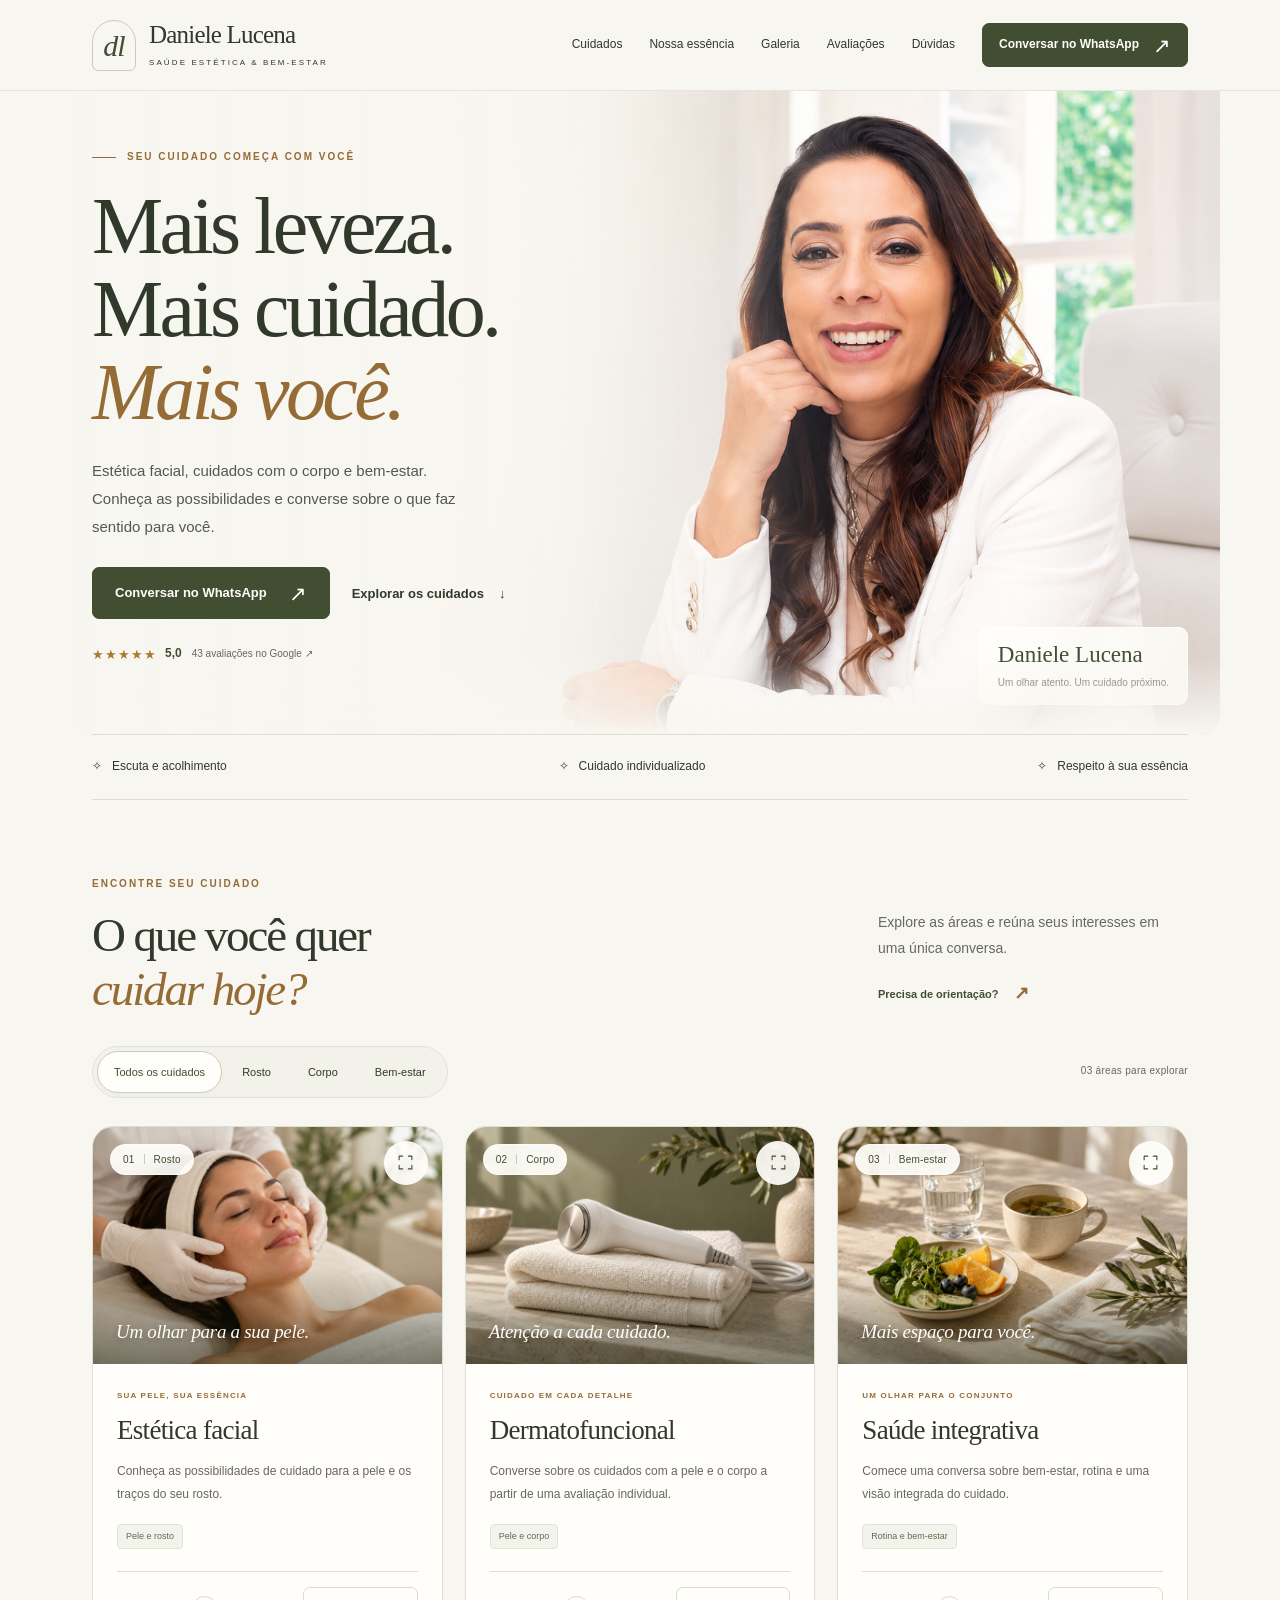
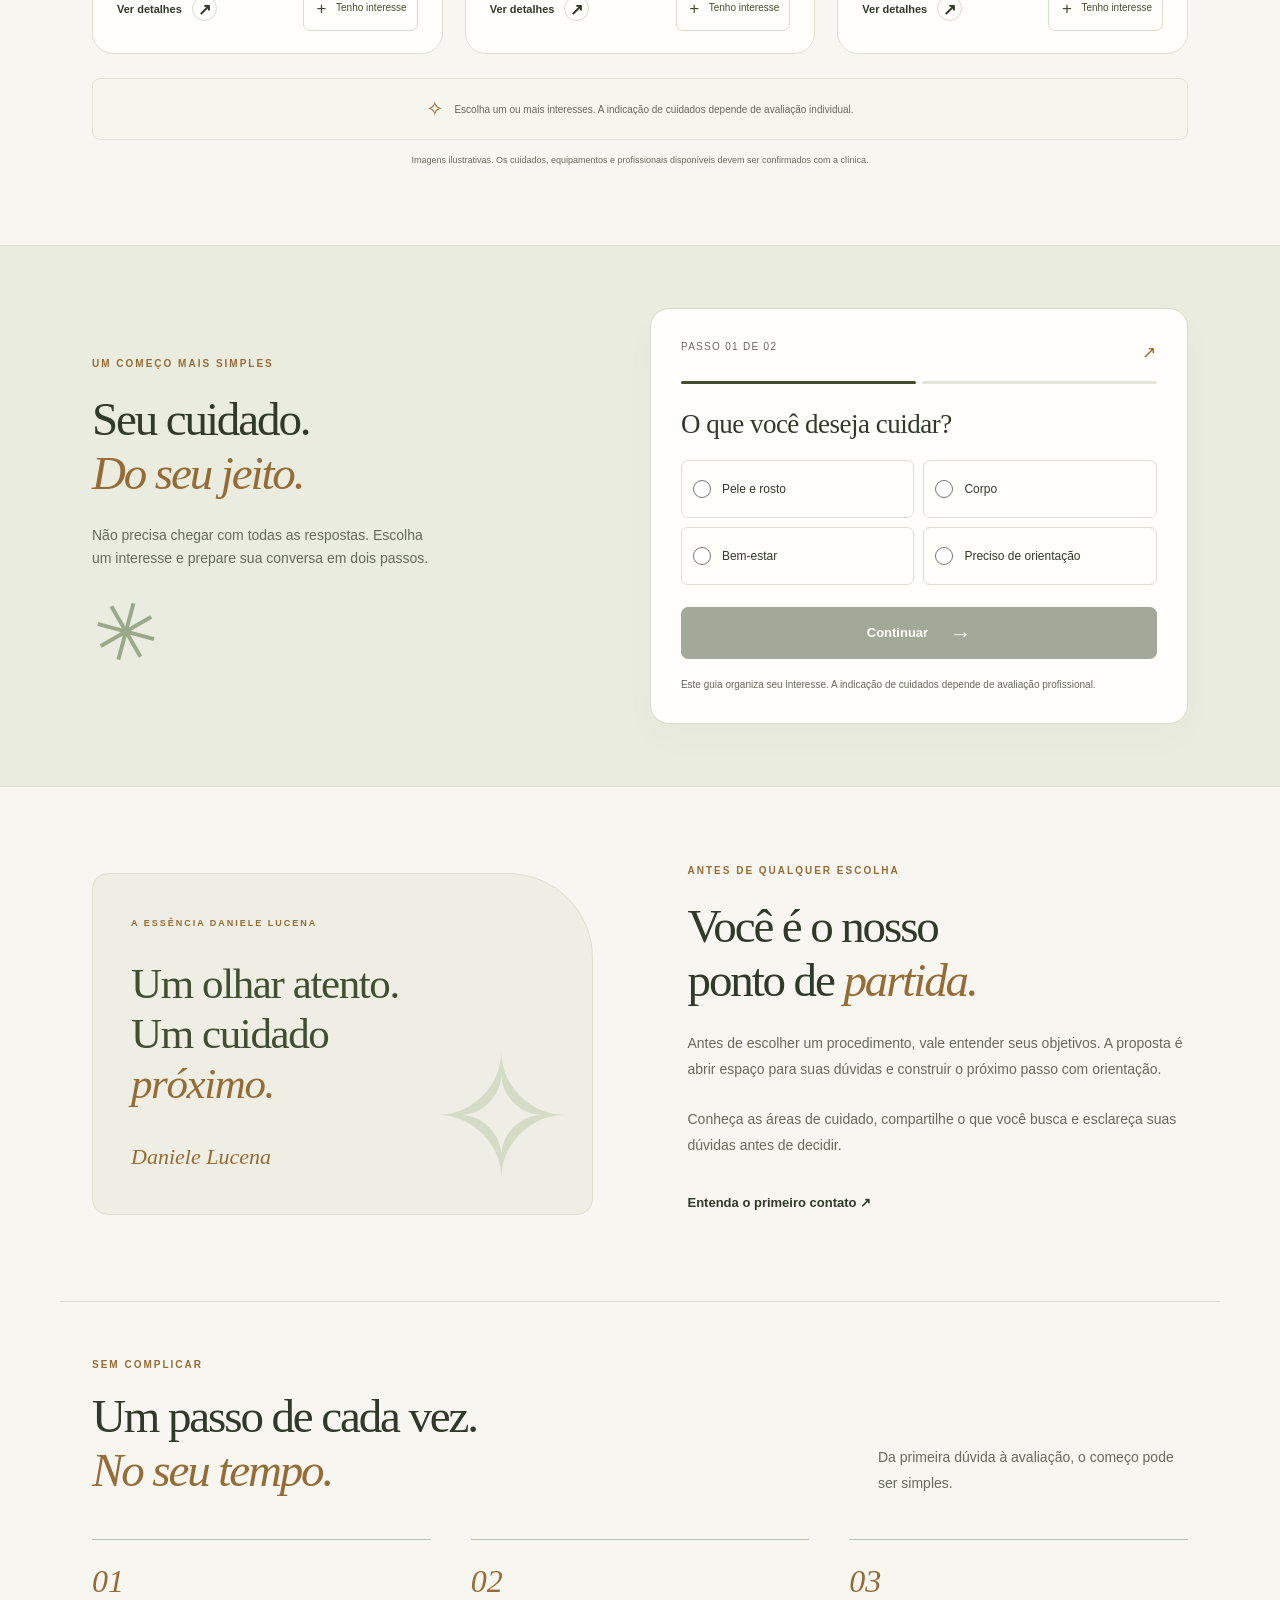
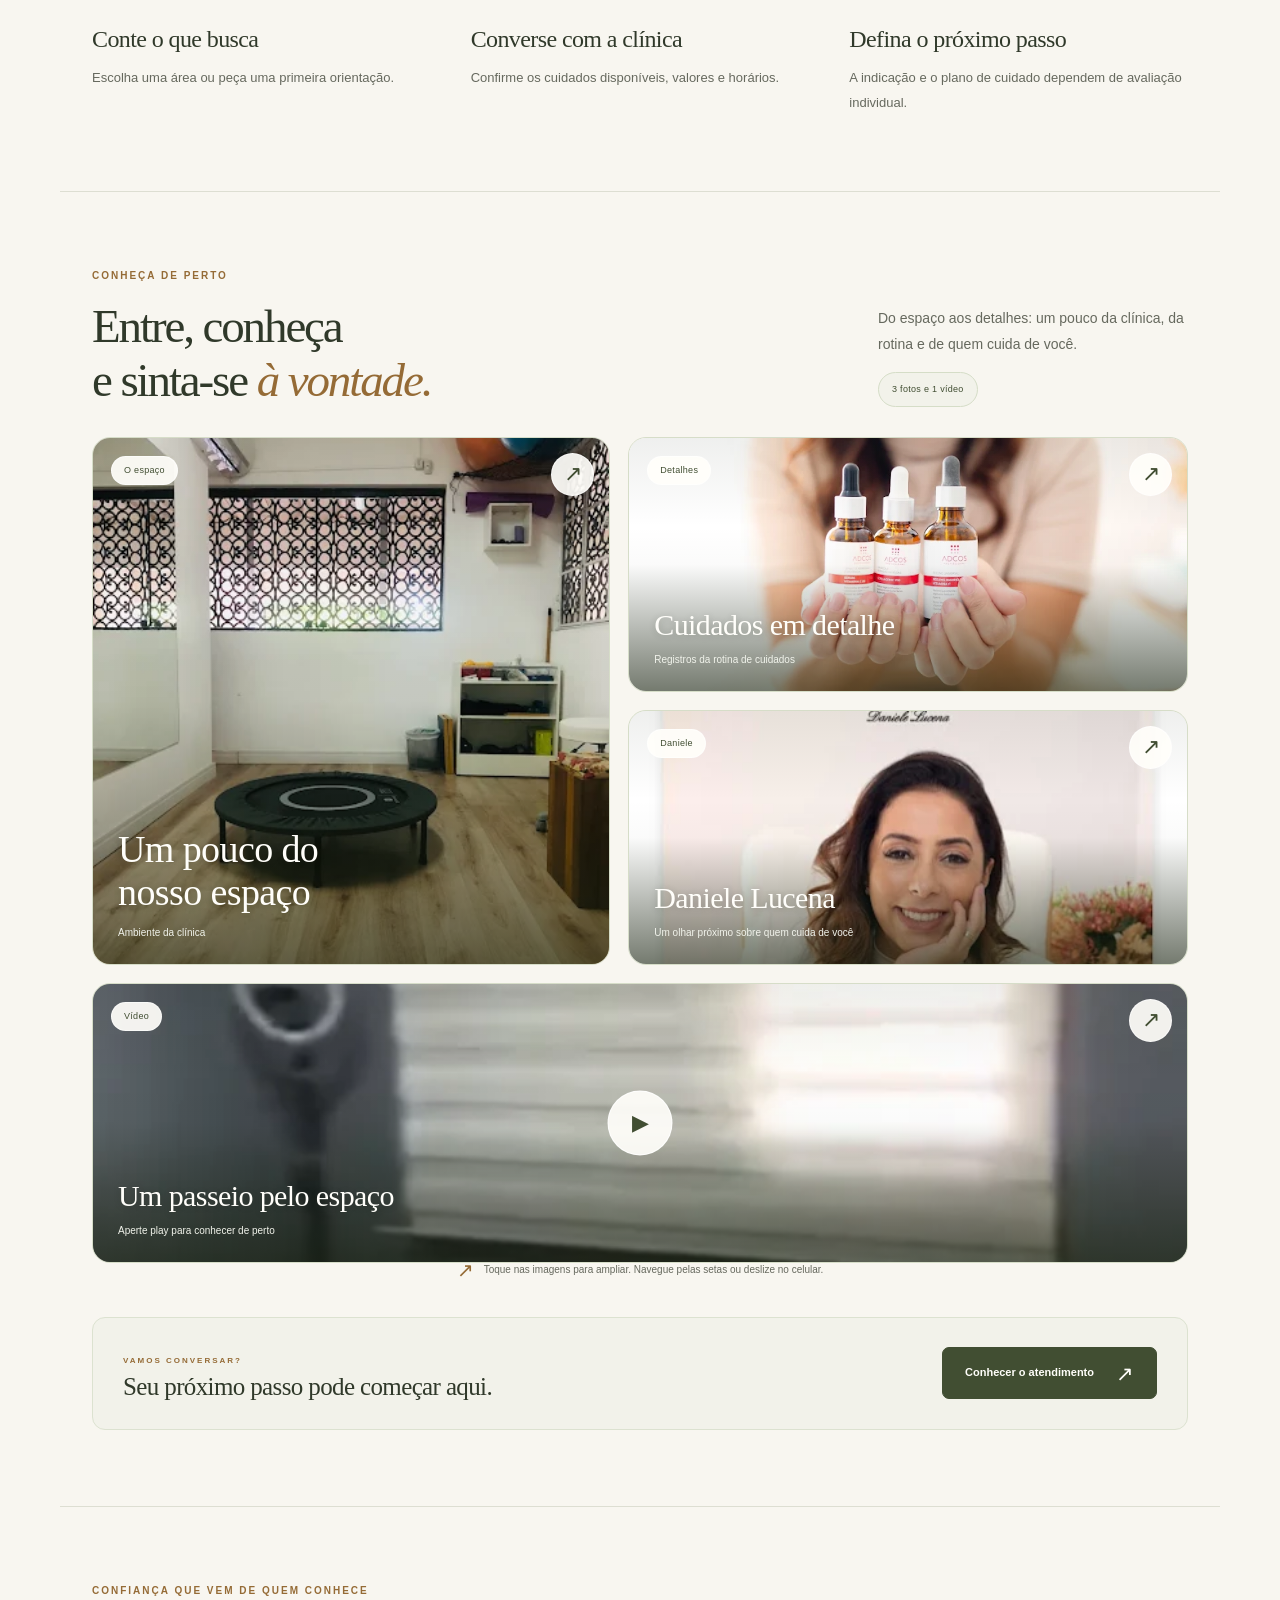
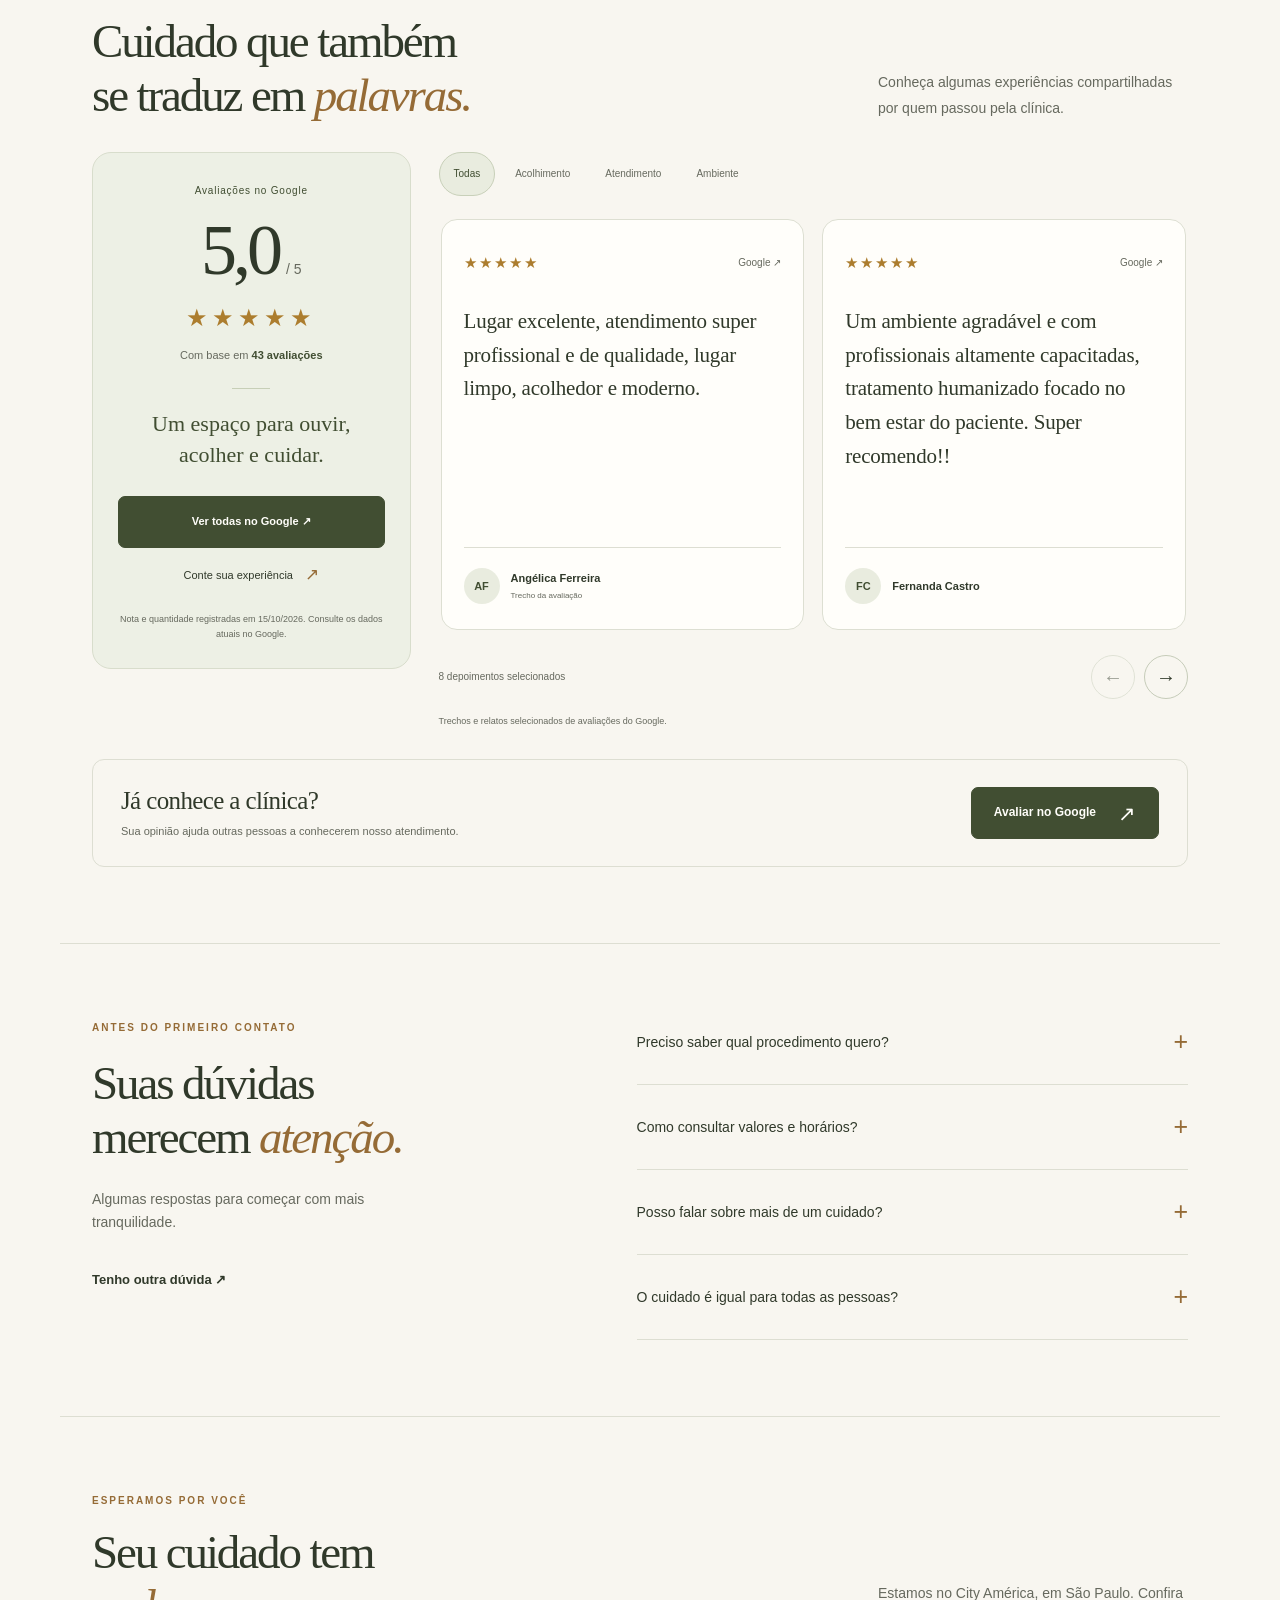
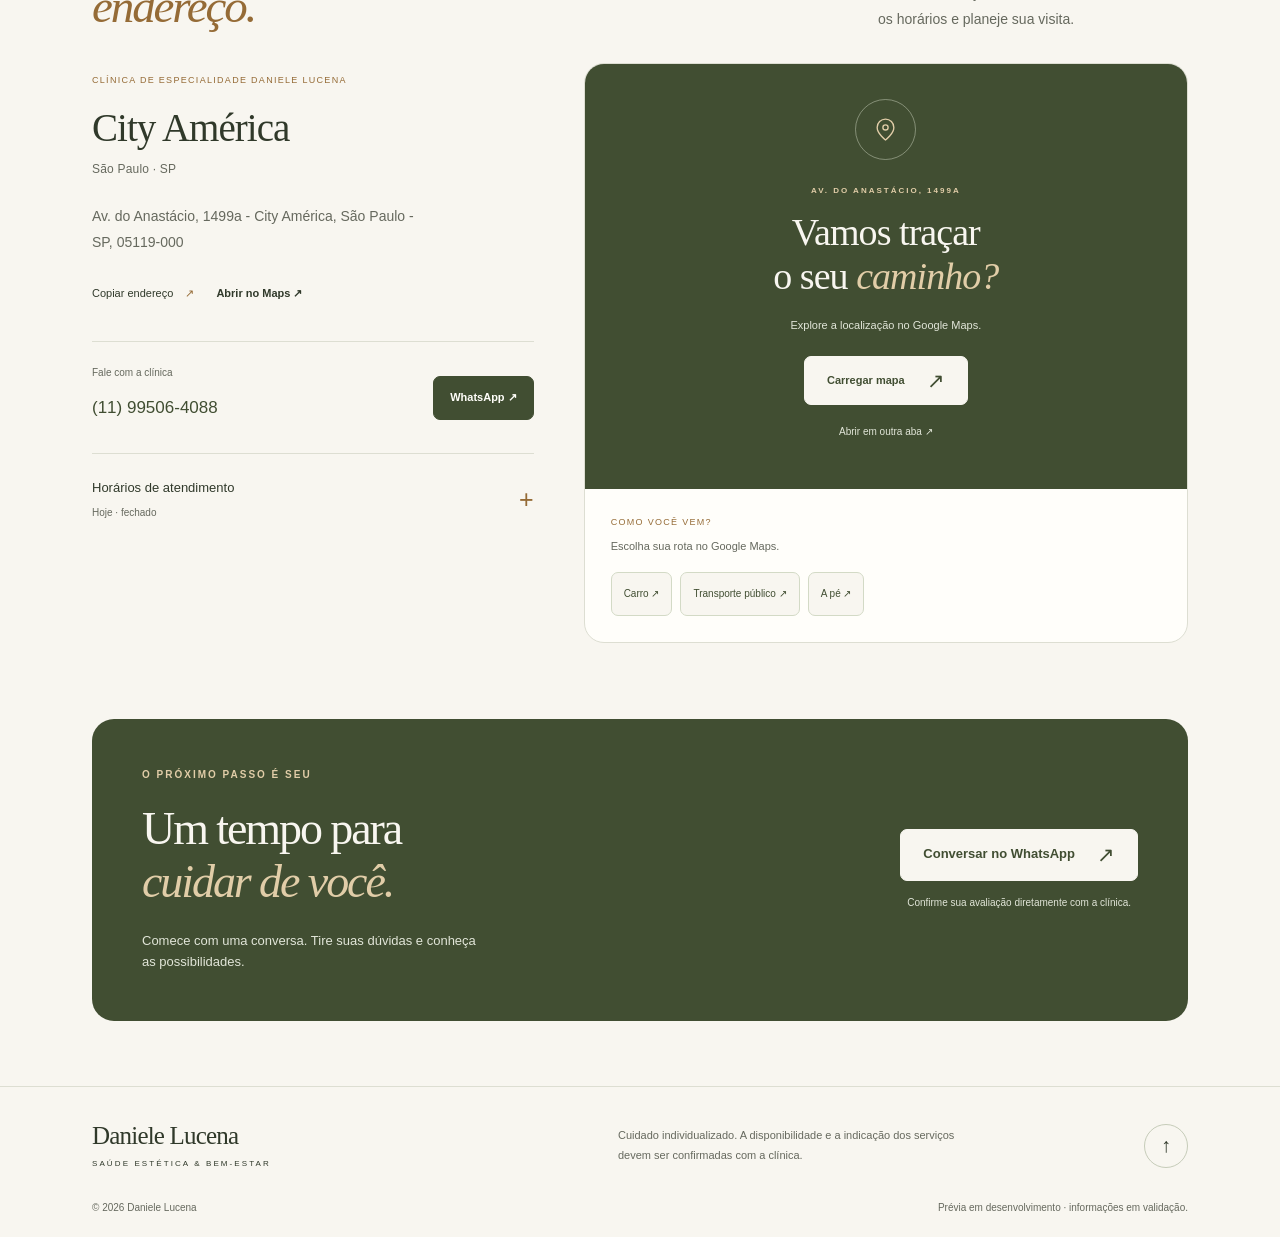
==== index.html @ d5cc363a "Atualiza redes sociais, horarios, mapa e perfil profissional" ====
<!doctype html>
<html lang="pt-BR">
<head>
<meta charset="utf-8"><meta name="viewport" content="width=device-width,initial-scale=1"><meta name="theme-color" content="#414e32">
<title>Daniele Lucena | Mais cuidado. Mais você.</title>
<meta name="description" content="Explore os cuidados da Clínica Daniele Lucena: estética facial, dermatofuncional e saúde integrativa. Prepare seu primeiro contato.">
<meta property="og:title" content="Daniele Lucena | Mais cuidado. Mais você."><meta property="og:description" content="Conheça as áreas de cuidado e prepare sua conversa com a clínica."><meta property="og:type" content="website"><meta property="og:locale" content="pt_BR">
<link rel="icon" href="assets/favicon.svg"><link rel="stylesheet" href="css/styles.css"><link rel="stylesheet" href="css/hero-photo.css"><link rel="stylesheet" href="css/care-v3.css"><link rel="stylesheet" href="css/profile-v4.css"><link rel="stylesheet" href="css/gallery-v5.css"><script src="js/config.js" defer></script><script src="js/clinic-profile-v4.js" defer></script><script src="js/gallery-data-v5.js" defer></script><script src="js/main.js" defer></script><script src="js/care-v3.js" defer></script><script src="js/profile-v4.js" defer></script><script src="js/gallery-v5.js" defer></script>
</head>
<body>
<a href="#conteudo" class="skip-link">Pular para o conteúdo</a>
<header><div class="wrap nav">
<a class="brand" href="#inicio" aria-label="Daniele Lucena, início"><span class="monogram" aria-hidden="true">dl</span><span>Daniele Lucena<small>Saúde estética & bem-estar</small></span></a>
<button class="menu" type="button" aria-expanded="false" aria-controls="navigation"><span aria-hidden="true">☰</span> Menu</button>
<nav id="navigation" aria-label="Navegação principal"><a href="#cuidados">Cuidados</a><a href="#essencia">Nossa essência</a><a href="#galeria">Galeria</a><a href="#avaliacoes">Avaliações</a><a href="#duvidas">Dúvidas</a><button class="btn small" type="button" data-contact><span data-contact-label>Preparar contato</span><span aria-hidden="true">↗</span></button></nav>
</div></header>
<main id="conteudo">
<section id="inicio" class="hero hero-photo wrap" aria-labelledby="heroTitle">
<div class="hero-copy"><p class="eyebrow">Seu cuidado começa com você</p><h1 id="heroTitle">Mais leveza.<br>Mais cuidado.<br><em>Mais você.</em></h1><p class="lead">Estética facial, cuidados com o corpo e bem-estar. Conheça as possibilidades e converse sobre o que faz sentido para você.</p><div class="actions"><button class="btn" type="button" data-contact><span data-contact-label>Preparar contato</span><span aria-hidden="true">↗</span></button><a class="text-link" href="#cuidados">Explorar os cuidados <span aria-hidden="true">↓</span></a></div><a class="hero-reputation" href="#avaliacoes" aria-label="Ver avaliações da clínica: nota 5,0 em 43 avaliações, registrada em 15 de outubro de 2026"><span aria-hidden="true">★★★★★</span><b>5,0</b><span>43 avaliações no Google ↗</span></a></div>
<figure class="hero-visual"><div class="portrait hero-background" role="img" aria-label="Daniele Lucena sentada à mesa, sorrindo, com blazer branco"><img id="heroPhoto" src="assets/images/daniele-hero-v2.png" alt="" width="1536" height="1024" fetchpriority="high" decoding="async"></div><figcaption><strong>Daniele Lucena</strong><span>Um olhar atento. Um cuidado próximo.</span></figcaption></figure>
</section>
<div class="wrap"><div class="values"><span>✧ &nbsp; Escuta e acolhimento</span><span>✧ &nbsp; Cuidado individualizado</span><span>✧ &nbsp; Respeito à sua essência</span></div></div>
<section id="cuidados" class="wrap section care-section" aria-labelledby="careTitle">
  <div class="section-heading care-heading reveal">
    <div><p class="eyebrow">Encontre seu cuidado</p><h2 id="careTitle">O que você quer<br><em>cuidar hoje?</em></h2></div>
    <div class="care-intro"><p>Explore as áreas e reúna seus interesses em uma única conversa.</p><a href="#seu-cuidado" class="care-help">Precisa de orientação? <span aria-hidden="true">↗</span></a></div>
  </div>
  <div class="care-toolbar reveal">
    <div class="filters" role="group" aria-label="Filtrar áreas de cuidado">
      <button type="button" data-filter="all" aria-pressed="true">Todos os cuidados</button>
      <button type="button" data-filter="facial" aria-pressed="false">Rosto</button>
      <button type="button" data-filter="corporal" aria-pressed="false">Corpo</button>
      <button type="button" data-filter="bemestar" aria-pressed="false">Bem-estar</button>
    </div><span class="care-result-count" id="careResultCount" aria-hidden="true">03 áreas para explorar</span>
  </div>
  <p class="sr-only" id="filterStatus" role="status">3 áreas disponíveis.</p>
  <div class="cards care-grid">
    <article class="card care-card reveal" data-category="facial">
      <div class="card-pic care-photo">
        <img class="care-image" src="assets/images/cuidado-facial-v3.png" alt="Imagem ilustrativa de cuidado facial com avaliação suave da pele" width="1536" height="1024" loading="lazy" decoding="async">
        <span class="care-category">01 <i aria-hidden="true"></i> Rosto</span>
        <button type="button" class="care-zoom" data-care-zoom="facial" aria-label="Ampliar imagem ilustrativa de estética facial"><svg viewBox="0 0 24 24" aria-hidden="true"><path d="M8 3H3v5m13-5h5v5M3 16v5h5m13-5v5h-5"/></svg></button>
        <span class="care-photo-caption" aria-hidden="true">Um olhar para a sua pele.</span>
      </div>
      <div class="card-body"><p class="care-overline">Sua pele, sua essência</p><h3>Estética facial</h3><p>Conheça as possibilidades de cuidado para a pele e os traços do seu rosto.</p><span class="care-tag">Pele e rosto</span>
        <div class="care-actions"><button type="button" class="card-link" data-service="facial" aria-label="Conhecer estética facial">Ver detalhes <span aria-hidden="true">↗</span></button><button type="button" class="care-select" data-care-select="facial" aria-pressed="false" aria-label="Adicionar estética facial aos interesses"><span class="care-select-icon" aria-hidden="true">+</span><span class="care-select-label">Tenho interesse</span></button></div>
      </div>
    </article>
    <article class="card care-card reveal" data-category="corporal">
      <div class="card-pic care-photo">
        <img class="care-image" src="assets/images/cuidado-corporal-v3.png" alt="Imagem ilustrativa de aplicador de terapia não invasiva sobre toalhas claras" width="1536" height="1024" loading="lazy" decoding="async">
        <span class="care-category">02 <i aria-hidden="true"></i> Corpo</span>
        <button type="button" class="care-zoom" data-care-zoom="corporal" aria-label="Ampliar imagem ilustrativa de dermatofuncional"><svg viewBox="0 0 24 24" aria-hidden="true"><path d="M8 3H3v5m13-5h5v5M3 16v5h5m13-5v5h-5"/></svg></button>
        <span class="care-photo-caption" aria-hidden="true">Atenção a cada cuidado.</span>
      </div>
      <div class="card-body"><p class="care-overline">Cuidado em cada detalhe</p><h3>Dermatofuncional</h3><p>Converse sobre os cuidados com a pele e o corpo a partir de uma avaliação individual.</p><span class="care-tag">Pele e corpo</span>
        <div class="care-actions"><button type="button" class="card-link" data-service="corporal" aria-label="Conhecer dermatofuncional">Ver detalhes <span aria-hidden="true">↗</span></button><button type="button" class="care-select" data-care-select="corporal" aria-pressed="false" aria-label="Adicionar dermatofuncional aos interesses"><span class="care-select-icon" aria-hidden="true">+</span><span class="care-select-label">Tenho interesse</span></button></div>
      </div>
    </article>
    <article class="card care-card reveal" data-category="bemestar">
      <div class="card-pic care-photo">
        <img class="care-image" src="assets/images/cuidado-bemestar-v3.png" alt="Imagem ilustrativa de água, infusão e alimentos frescos em tons naturais" width="1536" height="1024" loading="lazy" decoding="async">
        <span class="care-category">03 <i aria-hidden="true"></i> Bem-estar</span>
        <button type="button" class="care-zoom" data-care-zoom="bemestar" aria-label="Ampliar imagem ilustrativa de bem-estar"><svg viewBox="0 0 24 24" aria-hidden="true"><path d="M8 3H3v5m13-5h5v5M3 16v5h5m13-5v5h-5"/></svg></button>
        <span class="care-photo-caption" aria-hidden="true">Mais espaço para você.</span>
      </div>
      <div class="card-body"><p class="care-overline">Um olhar para o conjunto</p><h3>Saúde integrativa</h3><p>Comece uma conversa sobre bem-estar, rotina e uma visão integrada do cuidado.</p><span class="care-tag">Rotina e bem-estar</span>
        <div class="care-actions"><button type="button" class="card-link" data-service="bemestar" aria-label="Conhecer saúde integrativa">Ver detalhes <span aria-hidden="true">↗</span></button><button type="button" class="care-select" data-care-select="bemestar" aria-pressed="false" aria-label="Adicionar saúde integrativa aos interesses"><span class="care-select-icon" aria-hidden="true">+</span><span class="care-select-label">Tenho interesse</span></button></div>
      </div>
    </article>
  </div>
  <div class="care-selection" id="careSelection" hidden>
    <div class="care-selection-copy"><span class="care-selection-eyebrow">Sua conversa começa aqui</span><h3 id="careSelectionTitle">Seus interesses</h3><ul id="careSelectedList" class="care-selected-list" aria-label="Cuidados selecionados"></ul></div>
    <div class="care-selection-actions"><button class="btn cream" type="button" id="careSelectionContact" data-contact>Conversar sobre os selecionados <span aria-hidden="true">↗</span></button><button class="care-clear" id="clearCareSelection" type="button">Limpar seleção</button></div>
  </div>
  <p id="careSelectionStatus" class="sr-only" role="status"></p>
  <div class="care-footnote"><span aria-hidden="true">✧</span><p>Escolha um ou mais interesses. A indicação de cuidados depende de avaliação individual.</p></div>
  <p class="image-note">Imagens ilustrativas. Os cuidados, equipamentos e profissionais disponíveis devem ser confirmados com a clínica.</p>
</section>
<section id="seu-cuidado" class="finder" aria-labelledby="finderTitle"><div class="wrap finder-grid">
<div class="reveal"><p class="eyebrow">Um começo mais simples</p><h2 id="finderTitle">Seu cuidado.<br><em>Do seu jeito.</em></h2><p>Não precisa chegar com todas as respostas. Escolha um interesse e prepare sua conversa em dois passos.</p><span class="flower" aria-hidden="true">✳</span></div>
<form id="interestForm" class="finder-panel reveal"><div class="step-label"><span id="stepLabel">Passo 01 de 02</span><span aria-hidden="true">↗</span></div><div class="progress" aria-hidden="true"><span class="active"></span><span></span></div>
<fieldset id="stepOne"><legend>O que você deseja cuidar?</legend><div class="choices"><label><input type="radio" name="interest" value="Estética facial"><span>Pele e rosto</span></label><label><input type="radio" name="interest" value="Dermatofuncional"><span>Corpo</span></label><label><input type="radio" name="interest" value="Saúde integrativa"><span>Bem-estar</span></label><label><input type="radio" name="interest" value="Uma primeira orientação"><span>Preciso de orientação</span></label></div><button class="btn full" id="nextStep" type="button" disabled>Continuar <span aria-hidden="true">→</span></button></fieldset>
<fieldset id="stepTwo" hidden><legend id="goalLegend" tabindex="-1">Como podemos começar?</legend><p id="chosenInterest" class="selection-note"></p><div class="choices stacked"><label><input type="radio" name="goal" value="Conhecer as possibilidades"><span>Conhecer as possibilidades</span></label><label><input type="radio" name="goal" value="Consultar avaliação e horários"><span>Consultar avaliação e horários</span></label></div><div class="finder-actions"><button id="backStep" class="text-button" type="button">← Voltar</button><button class="btn" id="finishFinder" type="submit" disabled>Preparar mensagem ↗</button></div></fieldset>
<p class="fine-print">Este guia organiza seu interesse. A indicação de cuidados depende de avaliação profissional.</p></form></div></section>
<section id="essencia" class="wrap section about" aria-labelledby="aboutTitle"><div class="essence-card reveal"><p class="eyebrow">A essência Daniele Lucena</p><p class="essence-quote">Um olhar atento.<br>Um cuidado<br><em>próximo.</em></p><span class="signature">Daniele Lucena</span><span class="essence-symbol" aria-hidden="true">✧</span></div><div class="about-copy reveal"><p class="eyebrow">Antes de qualquer escolha</p><h2 id="aboutTitle">Você é o nosso<br>ponto de <em>partida.</em></h2><p id="ownerBio">Antes de escolher um procedimento, vale entender seus objetivos. A proposta é abrir espaço para suas dúvidas e construir o próximo passo com orientação.</p><p>Conheça as áreas de cuidado, compartilhe o que você busca e esclareça suas dúvidas antes de decidir.</p><a href="#como-funciona" class="text-link">Entenda o primeiro contato ↗</a></div></section>
<section id="como-funciona" class="wrap section journey" aria-labelledby="journeyTitle"><div class="section-heading reveal"><div><p class="eyebrow">Sem complicar</p><h2 id="journeyTitle">Um passo de cada vez.<br><em>No seu tempo.</em></h2></div><p>Da primeira dúvida à avaliação, o começo pode ser simples.</p></div><ol><li class="reveal"><span>01</span><h3>Conte o que busca</h3><p>Escolha uma área ou peça uma primeira orientação.</p></li><li class="reveal"><span>02</span><h3>Converse com a clínica</h3><p>Confirme os cuidados disponíveis, valores e horários.</p></li><li class="reveal"><span>03</span><h3>Defina o próximo passo</h3><p>A indicação e o plano de cuidado dependem de avaliação individual.</p></li></ol></section>
<section id="galeria" class="wrap section clinic-gallery" aria-labelledby="galleryTitle" hidden>
  <div class="section-heading gallery-heading"><div><p class="eyebrow">Conheça de perto</p><h2 id="galleryTitle">Entre, conheça<br>e sinta-se <em>à vontade.</em></h2></div><div class="gallery-intro"><p>Do espaço aos detalhes: um pouco da clínica, da rotina e de quem cuida de você.</p><span id="galleryMediaCount" class="gallery-count">03 registros para explorar</span></div></div>
  <div class="gallery-grid gallery-mosaic" id="galleryGrid" aria-label="Galeria da clínica"></div>
  <div class="gallery-guidance"><span aria-hidden="true">↗</span><p>Toque nas imagens para ampliar. Navegue pelas setas ou deslize no celular.</p></div>
  <div class="gallery-contact"><div><span class="eyebrow">Vamos conversar?</span><h3>Seu próximo passo pode começar aqui.</h3></div><button type="button" class="btn" data-contact>Conhecer o atendimento <span aria-hidden="true">↗</span></button></div>
</section>
<section id="avaliacoes" class="wrap section reviews-section" aria-labelledby="reviewTitle" hidden>
  <div class="section-heading reveal"><div><p class="eyebrow">Confiança que vem de quem conhece</p><h2 id="reviewTitle">Cuidado que também<br>se traduz em <em>palavras.</em></h2></div><p>Conheça algumas experiências compartilhadas por quem passou pela clínica.</p></div>
  <div class="reviews-layout">
    <aside class="rating-panel reveal" aria-label="Avaliação geral da clínica no Google">
      <span class="rating-platform">Avaliações no Google</span><div class="rating-value"><strong>5,0</strong><span>/ 5</span></div><div class="rating-stars" role="img" aria-label="5 de 5 estrelas">★★★★★</div><p class="rating-total">Com base em <strong>43 avaliações</strong></p><span class="rating-divider" aria-hidden="true"></span><p>Um espaço para ouvir, acolher e cuidar.</p><a id="googleReviewsLink" class="btn full" target="_blank" rel="noopener noreferrer">Ver todas no Google ↗</a><a id="googleWriteReview" class="rating-write" target="_blank" rel="noopener noreferrer">Conte sua experiência <span aria-hidden="true">↗</span></a><small>Nota e quantidade registradas em 15/10/2026. Consulte os dados atuais no Google.</small>
    </aside>
    <div class="reviews-content reveal"><div class="review-filters" role="group" aria-label="Filtrar depoimentos por tema"><button type="button" data-review-filter="all" aria-pressed="true">Todas</button><button type="button" data-review-filter="acolhimento" aria-pressed="false">Acolhimento</button><button type="button" data-review-filter="atendimento" aria-pressed="false">Atendimento</button><button type="button" data-review-filter="ambiente" aria-pressed="false">Ambiente</button></div><div class="reviews-track" id="reviewsTrack" tabindex="0" aria-label="Depoimentos da clínica"></div><div class="reviews-bottom"><p id="reviewsVisibleCount">8 depoimentos selecionados</p><div class="slider-controls"><button class="icon-button" id="previousReview" type="button" aria-label="Depoimento anterior">←</button><button class="icon-button" id="nextReview" type="button" aria-label="Próximo depoimento">→</button></div></div><p id="reviewStatus" class="sr-only" role="status"></p><p class="reviews-note">Trechos e relatos selecionados de avaliações do Google.</p></div>
  </div>
  <div class="review-invite"><div><h3>Já conhece a clínica?</h3><p>Sua opinião ajuda outras pessoas a conhecerem nosso atendimento.</p></div><a id="googleReviewInvite" class="btn" target="_blank" rel="noopener noreferrer">Avaliar no Google <span aria-hidden="true">↗</span></a></div>
</section>
<section id="duvidas" class="wrap section faq" aria-labelledby="faqTitle"><div class="reveal"><p class="eyebrow">Antes do primeiro contato</p><h2 id="faqTitle">Suas dúvidas<br>merecem <em>atenção.</em></h2><p>Algumas respostas para começar com mais tranquilidade.</p><button class="text-button text-link" type="button" data-contact>Tenho outra dúvida ↗</button></div><div class="faq-list reveal">
<details><summary>Preciso saber qual procedimento quero?<span aria-hidden="true">+</span></summary><p>Não. Você pode começar contando o que busca e esclarecer as possibilidades durante uma avaliação.</p></details><details><summary>Como consultar valores e horários?<span aria-hidden="true">+</span></summary><p>Converse com a clínica para confirmar valores, profissionais e horários disponíveis para o cuidado desejado.</p></details><details><summary>Posso falar sobre mais de um cuidado?<span aria-hidden="true">+</span></summary><p>Sim. Você pode editar a mensagem de contato e incluir os interesses sobre os quais gostaria de conversar.</p></details><details><summary>O cuidado é igual para todas as pessoas?<span aria-hidden="true">+</span></summary><p>As necessidades e a indicação de procedimentos dependem de avaliação individual. Planos e resultados podem variar.</p></details></div></section>
<section id="localizacao" class="wrap section location-section" aria-labelledby="locationTitle">
  <div class="section-heading reveal"><div><p class="eyebrow">Esperamos por você</p><h2 id="locationTitle">Seu cuidado tem<br><em>endereço.</em></h2></div><p>Estamos no City América, em São Paulo. Confira os horários e planeje sua visita.</p></div>
  <div class="location-layout">
    <div class="location-info reveal"><span class="location-label">Clínica de Especialidade Daniele Lucena</span><h3>City América<span>São Paulo · SP</span></h3><address id="locationAddress">Av. do Anastácio, 1499a<br>City América, São Paulo - SP<br>CEP 05119-000</address><div class="address-actions"><button id="copyClinicAddress" class="text-button" type="button">Copiar endereço <span aria-hidden="true">↗</span></button><a id="locationProfileLink" class="text-link" target="_blank" rel="noopener noreferrer">Abrir no Maps ↗</a></div><p class="copy-address-status" id="copyAddressStatus" role="status"></p><input id="addressCopyFallback" type="text" readonly aria-label="Endereço para copiar" hidden>
      <div class="location-contact"><div><span>Fale com a clínica</span><a href="tel:+5511995064088" id="clinicPhoneLink">(11) 99506-4088</a></div><button type="button" class="btn small" data-contact>WhatsApp ↗</button></div>
      <details class="opening-hours"><summary><span>Horários de atendimento<small id="todayHours">Segunda a sexta · 08h–20h</small></span><span aria-hidden="true">+</span></summary><table><caption class="sr-only">Horários de funcionamento da clínica, no fuso de São Paulo</caption><tbody><tr data-weekday="1"><th scope="row">Segunda-feira</th><td>08h–20h</td></tr><tr data-weekday="2"><th scope="row">Terça-feira</th><td>08h–20h</td></tr><tr data-weekday="3"><th scope="row">Quarta-feira</th><td>08h–20h</td></tr><tr data-weekday="4"><th scope="row">Quinta-feira</th><td>08h–20h</td></tr><tr data-weekday="5"><th scope="row">Sexta-feira</th><td>08h–20h</td></tr><tr data-weekday="6"><th scope="row">Sábado</th><td>Fechado</td></tr><tr data-weekday="0"><th scope="row">Domingo</th><td>Fechado</td></tr></tbody></table><p>Confirme a disponibilidade para atendimento e eventuais alterações em feriados.</p></details>
    </div>
    <div class="location-map-card reveal"><div class="map-container" id="clinicMapContainer"><div class="map-placeholder" id="mapPlaceholder"><span class="map-pin" aria-hidden="true"><svg viewBox="0 0 24 24"><path d="M20 10c0 6-8 12-8 12S4 16 4 10a8 8 0 1 1 16 0Z"/><circle cx="12" cy="10" r="2.5"/></svg></span><span class="eyebrow">Av. do Anastácio, 1499a</span><h3>Vamos traçar<br>o seu <em>caminho?</em></h3><p>Explore a localização no Google Maps.</p><button class="btn cream" id="loadClinicMap" type="button">Carregar mapa <span aria-hidden="true">↗</span></button><a id="mapFallbackLink" target="_blank" rel="noopener noreferrer">Abrir em outra aba ↗</a></div></div><div class="route-options"><div><span class="location-label">Como você vem?</span><p>Escolha sua rota no Google Maps.</p></div><div class="route-links"><a id="driveRoute" target="_blank" rel="noopener noreferrer">Carro ↗</a><a id="transitRoute" target="_blank" rel="noopener noreferrer">Transporte público ↗</a><a id="walkRoute" target="_blank" rel="noopener noreferrer">A pé ↗</a></div></div></div>
  </div>
</section>
<section id="contato" class="wrap contact-section" aria-labelledby="contactTitle"><div class="contact-card reveal"><div><p class="eyebrow">O próximo passo é seu</p><h2 id="contactTitle">Um tempo para<br><em>cuidar de você.</em></h2><p>Comece com uma conversa. Tire suas dúvidas e conheça as possibilidades.</p></div><div class="contact-actions"><button class="btn cream" type="button" data-contact><span data-contact-label>Preparar contato</span><span aria-hidden="true">↗</span></button><small>Confirme sua avaliação diretamente com a clínica.</small></div></div><div id="contactDetails" class="contact-details profile-legacy-details" hidden><div id="addressBlock" hidden><small>Onde estamos</small><p id="addressText"></p><a id="mapsLink" class="text-link" target="_blank" rel="noopener noreferrer" hidden>Como chegar ↗</a></div><div id="hoursBlock" hidden><small>Atendimento</small><p id="hoursText"></p></div><a id="instagramLink" class="text-link" target="_blank" rel="noopener noreferrer" hidden>Conheça nosso Instagram ↗</a></div></section>
</main>
<footer><div class="wrap footer-grid"><a class="brand" href="#inicio"><span>Daniele Lucena<small>Saúde estética & bem-estar</small></span></a><p>Cuidado individualizado. A disponibilidade e a indicação dos serviços devem ser confirmadas com a clínica.</p><a class="icon-button" href="#inicio" aria-label="Voltar ao início">↑</a></div><div class="wrap footer-bottom"><span>© <span id="year">2026</span> Daniele Lucena</span><span id="previewNote">Prévia em desenvolvimento · informações em validação.</span></div></footer>
<div class="mobile-cta"><button class="btn full" type="button" data-contact><span data-contact-label>Preparar contato</span><span aria-hidden="true">↗</span></button></div>
<dialog id="serviceDialog" aria-labelledby="serviceTitle" aria-describedby="serviceDescription"><button class="close" type="button" data-close aria-label="Fechar detalhes">×</button><p class="eyebrow" id="serviceEyebrow">Conheça o cuidado</p><h2 id="serviceTitle"></h2><p id="serviceDescription"></p><h3 class="dialog-subtitle">Você pode conversar sobre</h3><ul id="serviceTopics" class="detail-list"></ul><p class="dialog-note">A disponibilidade dos cuidados e sua indicação dependem de confirmação com a clínica e avaliação individual.</p><button class="btn full" type="button" id="serviceContact">Conversar sobre este cuidado ↗</button></dialog>
<dialog id="contactDialog" aria-labelledby="contactDialogTitle" aria-describedby="contactIntro"><button class="close" type="button" data-close aria-label="Fechar contato">×</button><p class="eyebrow">Seu primeiro passo</p><h2 id="contactDialogTitle">Vamos começar<br><em>uma conversa?</em></h2><p id="contactIntro"></p><label for="subject">Sobre o que você quer conversar?</label><select id="subject"><option>Uma primeira orientação</option><option>Estética facial</option><option>Dermatofuncional</option><option>Saúde integrativa</option></select><label for="message">Sua mensagem <small>Você pode editar</small></label><textarea id="message" rows="5" maxlength="1500"></textarea><a class="btn full" id="whatsappLink" target="_blank" rel="noopener noreferrer" hidden>Continuar no WhatsApp ↗</a><button class="btn full" id="copyMessage" type="button">Copiar minha mensagem</button><p class="status" id="contactStatus" role="status"></p></dialog>
<dialog id="galleryDialog" class="gallery-dialog clinic-gallery-dialog" aria-labelledby="galleryDialogTitle" aria-describedby="galleryCaption"><button class="close" type="button" data-close aria-label="Fechar galeria">×</button><div class="gallery-dialog-heading"><span class="eyebrow" id="galleryDialogCategory">De perto</span><h2 id="galleryDialogTitle"></h2></div><div class="gallery-stage" id="galleryStage"><img id="galleryImage" alt=""><video id="galleryVideo" controls playsinline preload="none" hidden></video></div><div class="gallery-footer"><button class="icon-button" id="previousPhoto" type="button" aria-label="Registro anterior">←</button><div><p id="galleryCaption" aria-live="polite"></p><p class="gallery-keyboard-note">Use as setas do teclado ou deslize para navegar.</p></div><button class="icon-button" id="nextPhoto" type="button" aria-label="Próximo registro">→</button></div><div class="gallery-thumbs" id="galleryThumbnails" role="group" aria-label="Escolher registro"></div><p class="gallery-load-status" id="galleryLoadStatus" role="status"></p></dialog>
<dialog id="carePhotoDialog" class="care-photo-dialog" aria-labelledby="carePhotoTitle"><button class="close" type="button" data-close aria-label="Fechar imagem ampliada">×</button><img id="carePhotoFull" alt=""><div class="care-photo-dialog-caption"><h2 id="carePhotoTitle"></h2><p>Imagem ilustrativa da área de cuidado.</p></div></dialog>
<noscript><p class="noscript-note">Ative o JavaScript para usar os filtros e preparar sua mensagem. As áreas e dúvidas continuam disponíveis nesta página.</p></noscript>
</body></html>
---- css/styles.css ----
:root{--paper:#f8f6f0;--white:#fffefa;--ink:#30392a;--olive:#414e32;--dark:#2d3822;--sage:#e9ecdf;--gold:#956b36;--muted:#66695e;--line:#ddded2;--photo-a:url('../assets/images/referencia-1.png');--photo-b:url('../assets/images/referencia-2.png')}
*{box-sizing:border-box}html{scroll-behavior:smooth;scroll-padding-top:105px}body{margin:0;background:var(--paper);color:var(--ink);font:16px/1.65 Arial,Helvetica,sans-serif;-webkit-font-smoothing:antialiased}body.modal-open{overflow:hidden}button,input,select,textarea{font:inherit}button,a{touch-action:manipulation;-webkit-tap-highlight-color:transparent}button{cursor:pointer;color:inherit}button:disabled{cursor:default;opacity:.48}a{color:inherit;text-decoration:none}img{display:block;max-width:100%}[hidden]{display:none!important}:focus-visible{outline:3px solid var(--gold);outline-offset:5px}::selection{background:#dce2cf}h1,h2,h3,p,figure{margin:0}h1,h2,h3{font-family:Georgia,'Times New Roman',serif;font-weight:400}h1,h2{letter-spacing:-.045em}h1{font-size:clamp(54px,6.3vw,80px);line-height:1.04}h2{font-size:clamp(34px,4.1vw,47px);line-height:1.15}h3{font-size:27px;line-height:1.2;letter-spacing:-.025em}h1 em,h2 em{color:var(--gold);font-weight:400}p{color:var(--muted)}.wrap{width:min(1160px,100%);margin:auto;padding-inline:32px}.section{padding-block:76px}.eyebrow{font-size:10px;font-weight:700;letter-spacing:2px;text-transform:uppercase;color:var(--gold);margin-bottom:19px}.btn{display:inline-flex;align-items:center;justify-content:center;gap:22px;min-height:52px;padding:13px 22px;border:1px solid var(--olive);border-radius:7px;background:var(--olive);color:var(--white);font-size:13px;font-weight:600;line-height:1.45;transition:background .22s,transform .22s,box-shadow .22s}.btn>span[aria-hidden]{font-size:21px;font-weight:400;line-height:1}.btn.small{min-height:44px;padding:10px 16px;font-size:12px;gap:14px}.btn.cream{background:var(--paper);border-color:var(--paper);color:var(--olive)}.full{width:100%}.text-link{display:inline-flex;align-items:center;gap:15px;font-size:13px;font-weight:600;min-height:44px}.text-button{border:0;background:none;padding:0;font-size:13px;min-height:44px}.sr-only{position:absolute;width:1px;height:1px;margin:-1px;padding:0;overflow:hidden;clip-path:inset(50%);white-space:nowrap;border:0}.skip-link{position:fixed;top:8px;left:12px;z-index:100;background:var(--olive);color:white;padding:12px;transform:translateY(-160%)}.skip-link:focus{transform:none}
/* Navegação */
header{position:sticky;top:0;z-index:20;background:#f8f6f0f5;border-bottom:1px solid #e6e5dc;backdrop-filter:blur(14px)}.nav{min-height:90px;display:flex;justify-content:space-between;align-items:center;gap:24px}.brand{display:inline-flex;align-items:center;gap:13px;font:25px/1.1 Georgia,serif;letter-spacing:-.8px;flex-shrink:0}.brand small{display:block;font:8px/1.5 Arial,sans-serif;letter-spacing:2.1px;text-transform:uppercase;margin-top:9px}.monogram{border:1px solid #c7cbb9;width:44px;height:51px;display:grid;place-items:center;border-radius:25px 25px 7px 7px;font-size:30px;font-style:italic;color:var(--olive)}nav{display:flex;align-items:center;gap:27px;font-size:12px}nav>a{position:relative;min-height:44px;display:flex;align-items:center}nav>a:after{content:'';position:absolute;bottom:6px;left:0;right:0;height:1px;background:var(--gold);transform:scaleX(0);transform-origin:left;transition:transform .22s}nav>a[aria-current=true]:after{transform:scaleX(1)}.menu{display:none}
/* Abertura compacta e retrato da referência original */
.hero{display:grid;grid-template-columns:1.12fr 1fr;gap:85px;align-items:center;padding-block:60px 55px}.hero .eyebrow:before{content:'';display:inline-block;width:24px;height:1px;background:var(--gold);vertical-align:middle;margin-right:11px}.lead{max-width:430px;font-size:15px;line-height:1.85;margin-top:23px}.actions{display:flex;align-items:center;gap:24px;flex-wrap:wrap;margin-top:27px}.hero-note{font-size:11px;margin-top:19px}.hero-art{position:relative;padding:22px 0 30px;min-width:0}.art-caption{text-align:right;font:italic 17px Georgia,serif;color:var(--gold);margin:0 15px 18px}.owner{border:1px solid #d9dbcd;background:#eeeee5;border-radius:115px 16px 16px 16px;padding:20px 20px 0;transform:rotate(2deg)}.portrait{width:100%;aspect-ratio:244/180;background-image:var(--photo-a);background-repeat:no-repeat;background-size:498.36% auto;background-position:96.09% 47.62%;border-radius:97px 8px 8px 8px;overflow:hidden}.portrait img{width:100%;height:100%;aspect-ratio:244/180;object-fit:cover}.owner figcaption{display:flex;justify-content:space-between;align-items:center;gap:12px;padding:20px 4px 22px}.owner small{display:block;font:9px Arial,sans-serif;text-transform:uppercase;letter-spacing:1.4px;color:var(--muted);margin-bottom:8px}.owner strong{font:27px Georgia,serif}.owner figcaption>span{font-size:40px;color:var(--gold)}.floating-note{position:absolute;right:-18px;bottom:3px;display:flex;gap:13px;align-items:center;background:var(--white);box-shadow:0 10px 30px #30392a0d;border:1px solid var(--line);border-radius:9px;padding:14px 22px;transform:rotate(-3deg)}.floating-note>span{width:34px;height:34px;display:grid;place-items:center;border:1px solid #d9decb;border-radius:50%;color:var(--gold);font-size:20px}.floating-note p{font-size:11px}.floating-note b{color:var(--olive);font-weight:600}.values{display:flex;justify-content:space-between;gap:15px;padding-block:22px;border-block:1px solid var(--line);font-size:12px}
/* Áreas, filtros e detalhes */
.section-heading{display:flex;justify-content:space-between;align-items:flex-end;gap:40px;margin-bottom:30px}.section-heading>p{font-size:14px;max-width:310px;line-height:1.85}.section-heading .eyebrow{margin-bottom:15px}.filters{display:flex;flex-wrap:wrap;gap:7px;margin-bottom:25px}.filters button{border:1px solid transparent;background:transparent;padding:9px 15px;font-size:12px;border-radius:30px;min-height:44px;transition:background .2s,border-color .2s}.filters button[aria-pressed=true]{border-color:#c4ccb4;background:var(--sage);color:var(--olive)}.cards{display:grid;grid-template-columns:repeat(3,minmax(0,1fr));gap:22px}.card{min-width:0;border:1px solid var(--line);background:var(--white);border-radius:18px;overflow:hidden;display:flex;flex-direction:column;transition:transform .25s,box-shadow .25s,border-color .25s}.card-pic{width:100%;aspect-ratio:1.65;background-repeat:no-repeat;position:relative;border-bottom:1px solid var(--line)}.facial{background-image:var(--photo-a);background-size:434.3% auto;background-position:2.2% 25.4%}.dermato{background-image:var(--photo-a);background-size:434.3% auto;background-position:34.3% 25.4%}.wellness{background-image:var(--photo-b);background-size:335.9% auto;background-position:3.5% 88.5%}.card-pic.custom-photo{background-size:cover;background-position:center}.card-pic>span{position:absolute;top:15px;left:15px;font-size:10px;letter-spacing:.6px;background:#fffefaed;border:1px solid #e4e4d7;border-radius:20px;padding:6px 12px;color:var(--olive)}.card-body{padding:26px 24px 22px;display:flex;flex:1;flex-direction:column}.card-body h3{font-size:26px;overflow-wrap:anywhere}.card-body>p{font-size:13px;line-height:1.85;margin:13px 0 22px;flex:1}.card-link{display:flex;align-items:center;justify-content:space-between;gap:10px;background:none;border:0;border-top:1px solid var(--line);padding:16px 0 0;min-height:47px;text-align:left;font-size:11px;font-weight:600}.card-link>span{display:grid;place-items:center;width:29px;height:29px;border:1px solid #d6dccb;border-radius:50%;font-size:18px;flex-shrink:0;transition:background .2s}.image-note{font-size:10px;margin-top:16px;line-height:1.7}
/* Guia de interesse */
.finder{background:var(--sage);border-block:1px solid #dce1d1;padding-block:62px}.finder-grid{display:grid;grid-template-columns:1fr 1.15fr;gap:90px;align-items:center}.finder h2{margin-bottom:24px}.finder-grid>div>p:not(.eyebrow){max-width:340px;font-size:14px}.flower{display:block;font:80px/1 Georgia,serif;color:#9ba88b;margin-top:25px;transform:rotate(15deg);width:80px}.finder-panel{background:var(--white);padding:30px;border:1px solid #d5dcca;border-radius:19px;box-shadow:0 15px 35px #414e3206}.step-label{display:flex;justify-content:space-between;font-size:10px;text-transform:uppercase;letter-spacing:1.3px;color:var(--muted)}.step-label>span:last-child{color:var(--gold);font-size:17px}.progress{display:flex;gap:6px;margin:14px 0 24px}.progress>span{height:3px;background:#e3e7db;flex:1;border-radius:10px;transition:background .2s}.progress .active{background:var(--olive)}fieldset{border:0;padding:0;margin:0;min-width:0}legend{font:27px/1.2 Georgia,serif;letter-spacing:-.5px;padding:0;margin-bottom:20px}.choices{display:grid;grid-template-columns:1fr 1fr;gap:9px;margin-bottom:22px}.choices.stacked{grid-template-columns:1fr}.choices label{position:relative;display:block;cursor:pointer;min-width:0}.choices input{position:absolute;left:12px;top:50%;width:18px;height:18px;margin:0;transform:translateY(-50%);accent-color:var(--olive)}.choices label>span{display:flex;align-items:center;min-height:58px;border:1px solid var(--line);border-radius:7px;padding:12px 10px 12px 40px;font-size:12px;line-height:1.5;transition:background .2s,border-color .2s}.choices input:checked+span{border-color:var(--olive);background:#f0f3e9}.choices input:focus-visible+span{outline:3px solid var(--gold);outline-offset:3px}.choices input:focus-visible{outline:0}.fine-print{font-size:10px;line-height:1.7;margin-top:17px}.selection-note{font-size:12px;margin-bottom:18px;color:var(--olive)}.finder-actions{display:flex;align-items:center;justify-content:space-between;gap:15px}.finder-actions .btn{font-size:12px;padding-inline:15px;gap:10px}
/* Apresentação e percurso */
.about{display:grid;grid-template-columns:1fr 1fr;gap:95px;align-items:center}.essence-card{position:relative;isolation:isolate;overflow:hidden;padding:42px 38px;background:#eeeee4;border:1px solid #dddfd0;border-radius:16px 85px 16px 16px}.essence-card .eyebrow{font-size:9px}.essence-quote{font:43px/1.16 Georgia,serif;letter-spacing:-1.4px;color:var(--olive);margin-block:28px 35px}.essence-quote em{color:var(--gold)}.signature{font:italic 22px Georgia,serif;color:var(--gold)}.essence-symbol{position:absolute;right:20px;bottom:9px;font:170px/1 Georgia,serif;color:#d5dbc7;z-index:-1}.about-copy>p:not(.eyebrow){font-size:14px;line-height:1.9;margin-top:23px}.about-copy .text-link{margin-top:22px}.journey{border-top:1px solid var(--line);padding-top:55px}.journey ol{list-style:none;display:grid;grid-template-columns:repeat(3,minmax(0,1fr));gap:40px;padding:0;margin:42px 0 0}.journey li{border-top:1px solid #b9c2aa;padding-top:23px}.journey li>span{display:block;font:italic 32px Georgia,serif;color:var(--gold);margin-bottom:25px}.journey h3{font-size:24px;margin-bottom:13px}.journey li p{font-size:13px;line-height:1.85}
/* Fotos e avaliações reais são opcionais em config.js */
.gallery-grid{display:grid;grid-template-columns:repeat(3,minmax(0,1fr));gap:18px}.gallery-item{padding:0;border:0;background:var(--sage);border-radius:14px;overflow:hidden;text-align:left}.gallery-item img{width:100%;aspect-ratio:4/3;object-fit:cover;transition:transform .3s}.gallery-item>span{display:block;padding:14px 16px;font-size:12px}.slider-controls{display:flex;gap:9px}.icon-button{width:44px;height:44px;flex-shrink:0;border:1px solid #c6ccb9;border-radius:50%;background:transparent;display:grid;place-items:center;font-size:20px}.reviews-track{display:flex;gap:20px;overflow:auto;scroll-snap-type:x mandatory;padding:3px 2px 16px;position:relative}.review-card{scroll-snap-align:start;flex:0 0 calc((100% - 40px)/3);min-width:250px;padding:28px;border:1px solid var(--line);border-radius:16px;background:var(--white)}.review-card blockquote{font:20px/1.6 Georgia,serif;margin:0 0 25px;overflow-wrap:anywhere}.review-card cite{display:block;font-size:12px;font-style:normal}.review-card a{display:inline-block;font-size:11px;text-decoration:underline;margin-top:10px;min-height:44px;padding-top:10px}
/* Dúvidas, contato e rodapé */
.faq{display:grid;grid-template-columns:1fr 1.2fr;gap:85px;border-top:1px solid var(--line)}.faq>div>p:not(.eyebrow){max-width:300px;font-size:14px;margin:24px 0}.faq-list details{border-bottom:1px solid var(--line);padding:20px 0}.faq-list details:first-child{padding-top:0}.faq-list summary{list-style:none;display:flex;align-items:center;justify-content:space-between;gap:20px;cursor:pointer;font-size:14px;min-height:44px}.faq-list summary::-webkit-details-marker{display:none}.faq-list summary>span{font-size:25px;color:var(--gold);flex-shrink:0;transition:transform .2s}.faq-list details[open] summary>span{transform:rotate(45deg)}.faq-list details p{font-size:13px;line-height:1.85;margin:15px 30px 0 0}.contact-section{padding-bottom:65px}.contact-card{background:var(--olive);border-radius:22px;padding:48px 50px;display:flex;justify-content:space-between;align-items:center;gap:40px}.contact-card h2{color:var(--paper);font-size:46px}.contact-card h2 em,.contact-card .eyebrow{color:#e1cda8}.contact-card>div>p:not(.eyebrow){font-size:13px;color:#e1e5d8;max-width:350px;margin-top:21px}.contact-actions{flex-shrink:0;text-align:center}.contact-actions small{display:block;font-size:10px;color:#e1e5d8;margin-top:14px}.contact-details{display:flex;justify-content:space-between;align-items:flex-start;gap:30px;padding:30px 4px 0}.contact-details>div{max-width:350px}.contact-details small{font-size:10px;text-transform:uppercase;letter-spacing:1.5px}.contact-details p{font-size:13px;white-space:pre-line}.contact-details>a{align-self:center}footer{border-top:1px solid var(--line);padding:35px 0 20px}.footer-grid{display:grid;grid-template-columns:1fr 1fr auto;align-items:center;gap:50px}.footer-grid p{font-size:11px;max-width:350px;line-height:1.8}.footer-bottom{display:flex;justify-content:space-between;gap:20px;font-size:10px;color:var(--muted);margin-top:30px}.mobile-cta{display:none}
/* Diálogos nativos */
.dialog-subtitle{font:600 12px Arial,sans-serif;margin-bottom:14px}dialog{border:1px solid var(--line);border-radius:20px;padding:34px;max-width:520px;width:calc(100% - 32px);max-height:calc(100vh - 32px);max-height:calc(100dvh - 32px);overflow-y:auto;overscroll-behavior:contain;color:var(--ink);background:var(--paper);box-shadow:0 20px 100px #1720122b}dialog::backdrop{background:#1b241a99;backdrop-filter:blur(6px)}dialog[open]{animation:dialog-enter .2s ease-out}dialog .eyebrow{padding-right:20px}dialog h2{font-size:36px;padding-right:15px;margin-bottom:20px}dialog>p:not(.eyebrow){font-size:13px;line-height:1.8;margin-bottom:20px}.close{position:absolute;right:12px;top:12px;width:44px;height:44px;border:1px solid #d9dece;background:var(--paper);border-radius:50%;display:grid;place-items:center;font-size:27px;line-height:1;z-index:2}.detail-list{list-style:none;padding:0;margin:0 0 22px}.detail-list li{font-size:13px;color:var(--muted);padding:12px 0;border-bottom:1px solid var(--line)}.detail-list li:before{content:'↗';color:var(--gold);margin-right:10px}.dialog-note{background:var(--sage);border-radius:8px;padding:14px;font-size:11px!important}dialog label{display:block;font-size:12px;font-weight:600;margin-bottom:8px}dialog label small{font-size:10px;font-weight:400;color:var(--muted);margin-left:6px}select,textarea{display:block;width:100%;border:1px solid #bec6b0;border-radius:7px;padding:12px;background:var(--white);color:var(--ink);font-size:16px;margin-bottom:20px}textarea{resize:vertical;min-height:125px}#copyMessage{margin-top:10px}#whatsappLink:not([hidden])+#copyMessage{background:transparent;color:var(--olive)}#whatsappLink[aria-disabled=true]{opacity:.5;cursor:default}dialog .status{margin:14px 0 0!important;font-size:11px!important;min-height:20px}.gallery-dialog{max-width:1000px;padding:15px}.gallery-dialog>img{width:100%;max-height:70vh;object-fit:contain;border-radius:12px;background:var(--sage)}.gallery-footer{display:flex;align-items:center;justify-content:space-between;gap:15px;padding:15px 4px 0}.gallery-footer p{font-size:12px;text-align:center}.noscript-note{padding:20px;background:var(--sage);font-size:13px}
@keyframes dialog-enter{from{opacity:0;transform:translateY(12px)}to{opacity:1;transform:translateY(0)}}
.reveal.is-pending{opacity:0;transform:translateY(18px);transition:opacity .6s ease,transform .6s ease}.reveal.is-visible{opacity:1;transform:none;transition:opacity .6s ease,transform .6s ease}
@media(hover:hover) and (pointer:fine){.btn:not(:disabled):hover{background:var(--dark);transform:translateY(-2px);box-shadow:0 6px 15px #30392a14}.btn.cream:hover{background:#e8e6db;color:var(--olive)}.text-link:hover{color:var(--gold)}nav>a:hover:after{transform:scaleX(1)}.card:hover{transform:translateY(-5px);box-shadow:0 15px 30px #30392a0b;border-color:#bdc7ac}.card-link:hover>span{background:var(--sage)}.filters button:hover{background:#edf0e4}.gallery-item:hover img{transform:scale(1.035)}}
@media(max-width:1000px){nav{gap:17px}nav .btn{font-size:11px;padding-inline:12px;gap:9px}.brand{font-size:23px}.monogram{width:39px;height:46px}.hero{gap:48px}.actions{gap:16px}.hero-art{padding-right:10px}.floating-note{right:0}.finder-grid{gap:50px}.about{gap:55px}.card-body{padding:24px 20px 19px}.card-body h3{font-size:24px}.faq{gap:50px}.contact-card{padding:40px 35px}.contact-card h2{font-size:42px}}
@media(max-width:860px){html{scroll-padding-top:94px}.wrap{padding-inline:25px}.nav{min-height:78px}.monogram{display:none}.brand small{font-size:7px;letter-spacing:2px}.menu{display:flex;gap:8px;align-items:center;min-height:44px;padding:9px 12px;border:1px solid var(--line);border-radius:7px;background:transparent;font-size:11px}nav{display:none;position:absolute;top:100%;left:0;right:0;flex-direction:column;align-items:stretch;padding:18px 25px 25px;background:var(--paper);border-bottom:1px solid var(--line);box-shadow:0 15px 25px #30392a09;gap:6px}nav.open{display:flex}nav>a{padding:8px;font-size:14px}nav>a:after{display:none}nav .btn{font-size:13px;margin-top:7px;min-height:48px}.hero{gap:35px;padding-block:45px}.hero .eyebrow{font-size:9px;letter-spacing:1.4px}.hero h1{font-size:60px}.lead{font-size:13px;margin-top:20px}.hero .actions{margin-top:22px;gap:10px}.hero .btn{font-size:12px;padding-inline:16px;gap:12px}.hero .text-link{font-size:12px}.owner{padding:14px 14px 0;border-radius:85px 13px 13px 13px}.portrait{border-radius:72px 7px 7px 7px}.owner figcaption{padding-block:17px}.owner strong{font-size:23px}.owner small{font-size:8px}.owner figcaption>span{font-size:32px}.floating-note{padding:12px 16px;bottom:-5px}.art-caption{font-size:15px}.section{padding-block:60px}.cards{gap:15px}.card-body{padding:23px 17px 17px}.card-body h3{font-size:22px}.card-body p{font-size:12px}.card-link{font-size:10px}.card-pic>span{font-size:9px;left:10px;top:10px;padding:5px 10px}.values{font-size:10px}.finder-grid{gap:35px;grid-template-columns:.85fr 1.15fr}.finder-panel{padding:25px}.choices{grid-template-columns:1fr}.choices label>span{min-height:50px}.about{gap:35px}.essence-card{padding:35px 27px}.essence-quote{font-size:36px}.journey ol{gap:25px}.journey h3{font-size:22px}.faq{gap:35px}.contact-card h2{font-size:38px}.contact-card{gap:20px}.contact-actions .btn{font-size:12px;padding-inline:16px;gap:12px}.gallery-grid{grid-template-columns:repeat(2,minmax(0,1fr))}.review-card{flex-basis:calc((100% - 20px)/2)}.footer-grid{gap:25px}}
@media(max-width:620px){.wrap{padding-inline:22px}.nav{min-height:76px}.brand{font-size:24px}.brand small{font-size:7px}.hero{grid-template-columns:1fr;gap:22px;padding-block:36px 34px}.hero h1{font-size:clamp(53px,12.8vw,72px)}.hero .eyebrow{margin-bottom:20px;font-size:9px}.lead{font-size:14px;max-width:390px}.hero .actions{gap:17px}.hero .btn{font-size:12px;padding-inline:18px;min-height:50px}.hero-note{margin-top:15px}.hero-art{max-width:390px;width:100%;margin:auto;padding:12px 15px 32px 5px}.owner{border-radius:90px 14px 14px 14px;padding:15px 15px 0}.portrait{border-radius:76px 7px 7px 7px}.owner strong{font-size:26px}.art-caption{margin-bottom:14px}.floating-note{bottom:4px;right:0}.values{justify-content:center;flex-wrap:wrap;gap:10px 20px;padding-block:18px;font-size:10px}.section{padding-block:48px}.section-heading{display:block;margin-bottom:24px}.section-heading>p{font-size:13px;margin-top:19px;max-width:360px}.section-heading .eyebrow{margin-bottom:13px}.filters{gap:3px;margin-bottom:21px}.filters button{font-size:11px;padding:9px 12px}.cards{grid-template-columns:1fr;gap:22px}.card-body{padding:25px}.card-body h3{font-size:29px}.card-body p{font-size:14px;margin:12px 0 23px}.card-link{font-size:12px}.card-pic>span{left:15px;top:15px;padding:6px 12px;font-size:10px}.finder{padding-block:45px}.finder-grid{grid-template-columns:1fr;gap:27px}.finder h2{margin-bottom:19px}.finder-grid>div>p:not(.eyebrow){max-width:100%;font-size:13px}.flower{display:none}.finder-panel{padding:25px 22px}.choices{grid-template-columns:1fr 1fr}.choices label>span{min-height:62px;font-size:11px;padding-right:8px;padding-left:36px}.choices input{left:10px;width:16px;height:16px}legend{font-size:26px}.finder-actions .btn{padding-inline:13px;font-size:11px}.about{grid-template-columns:1fr;gap:35px}.essence-card{padding:34px 31px;border-radius:16px 75px 16px 16px}.essence-quote{font-size:43px;margin-block:25px 30px}.about-copy>p:not(.eyebrow){font-size:14px;margin-top:21px}.journey ol{grid-template-columns:1fr;gap:24px;margin-top:30px}.journey li{padding:20px 0 0 49px;position:relative}.journey li>span{position:absolute;left:0;top:21px;font-size:25px;margin:0}.journey h3{font-size:26px}.faq{grid-template-columns:1fr;gap:30px}.faq>div>p:not(.eyebrow){margin-block:20px;font-size:13px}.faq-list summary{font-size:13px}.contact-section{padding-bottom:40px}.contact-card{padding:33px 26px;display:block;border-radius:18px}.contact-card h2{font-size:39px}.contact-card>div>p:not(.eyebrow){font-size:13px;margin-top:19px}.contact-actions{margin-top:26px}.contact-actions .btn{width:100%;font-size:13px;gap:25px}.contact-details{display:block;padding-top:25px}.contact-details>div{margin-bottom:20px}.gallery-grid{gap:12px}.gallery-item>span{font-size:11px;padding:11px}.slider-controls{margin-top:20px}.review-card{flex-basis:86%;min-width:0;padding:25px}.footer-grid{grid-template-columns:1fr auto;gap:23px}.footer-grid>p{grid-row:2;grid-column:1/-1;max-width:100%}.footer-grid>.icon-button{grid-column:2;grid-row:1}.footer-bottom{display:block;margin-top:25px;font-size:9px}.footer-bottom>span{display:block;margin-bottom:8px}footer{padding-top:30px;padding-bottom:calc(92px + env(safe-area-inset-bottom,0px))}.mobile-cta{display:block;position:fixed;bottom:0;left:0;right:0;z-index:15;background:#f8f6f0f5;backdrop-filter:blur(12px);border-top:1px solid var(--line);padding:10px 20px calc(10px + env(safe-area-inset-bottom,0px))}.mobile-cta .btn{min-height:48px}dialog{padding:29px 23px;border-radius:18px}dialog h2{font-size:33px}.gallery-dialog{padding:10px}.gallery-footer{gap:8px}}
@media(max-width:360px){.wrap{padding-inline:18px}.brand{font-size:22px}.brand small{letter-spacing:1.6px}.hero .actions{gap:8px}.hero .actions .btn{width:100%}.hero .actions .text-link{justify-content:center;width:100%}.choices{grid-template-columns:1fr}.choices label>span{min-height:52px;font-size:12px}.filters button{padding-inline:9px;font-size:10px}.finder-panel{padding:23px 19px}.finder-actions{flex-wrap:wrap}.finder-actions .btn{flex:1}.card-body{padding:22px}.contact-card{padding:30px 23px}}
@media(prefers-reduced-motion:reduce){html{scroll-behavior:auto}*,*:before,*:after{animation:none!important;transition:none!important;scroll-behavior:auto!important}.reveal.is-pending{opacity:1;transform:none}.owner,.floating-note{transform:none}.card:hover,.btn:hover{transform:none!important}}
---- css/hero-photo.css ----
/* Foto integrada ao fundo. Este arquivo complementa styles.css. */
.hero.hero-photo {
  position: relative;
  isolation: isolate;
  display: flex;
  align-items: center;
  min-height: 610px;
  padding-block: 58px;
  overflow: hidden;
  border-radius: 0 0 22px 22px;
  background: var(--paper);
}
.hero-photo .hero-copy {
  position: relative;
  z-index: 2;
  width: 47%;
  max-width: 500px;
}
.hero-photo .hero-visual {
  position: absolute;
  inset: 0;
  z-index: 0;
  margin: 0;
  pointer-events: none;
}
.hero-photo .hero-background {
  position: absolute;
  inset: 0;
  width: 100%;
  height: 100%;
  aspect-ratio: auto;
  border-radius: 0;
  background-image: none;
  background-color: var(--paper);
  overflow: hidden;
}
.hero-photo .hero-background img {
  position: absolute;
  inset: 0;
  display: block;
  width: 100%;
  height: 100%;
  aspect-ratio: auto;
  object-fit: cover;
  object-position: center top;
}
.hero-photo::after {
  content: '';
  position: absolute;
  inset: 0;
  z-index: 1;
  pointer-events: none;
  background:
    linear-gradient(90deg, #f8f6f0 0%, #f8f6f0fa 30%, #f8f6f0d9 42%, #f8f6f038 57%, transparent 72%),
    linear-gradient(0deg, #f8f6f0 0%, #f8f6f000 12%);
}
.hero-photo .hero-visual figcaption {
  position: absolute;
  bottom: 29px;
  right: 32px;
  z-index: 2;
  max-width: 310px;
  padding: 13px 18px;
  border: 1px solid #ffffff99;
  border-radius: 9px;
  background: #fffefad9;
  backdrop-filter: blur(10px);
}
.hero-photo figcaption strong {
  display: block;
  color: var(--olive);
  font: 23px/1.2 Georgia, serif;
}
.hero-photo figcaption span {
  display: block;
  font-size: 10px;
  color: var(--muted);
  margin-top: 6px;
}
.hero-photo .lead {
  max-width: 390px;
  color: #535a4b;
}
.hero-photo .actions {
  gap: 14px 22px;
}
.hero-photo .hero-note {
  color: #555c4d;
}
@media (min-width: 1500px) {
  .hero.hero-photo { min-height: 650px; }
}
@media (min-width: 761px) and (max-width: 1000px) {
  .hero.hero-photo { min-height: 590px; padding-block: 45px; }
  .hero-photo .hero-copy { width: 50%; }
  .hero-photo h1 { font-size: clamp(53px, 6.7vw, 67px); }
  .hero-photo .lead { font-size: 13px; max-width: 345px; }
  .hero-photo .hero-visual figcaption { right: 25px; bottom: 23px; }
}
@media (max-width: 760px) {
  .hero.hero-photo {
    display: flex;
    flex-direction: column;
    align-items: stretch;
    gap: 0;
    min-height: 0;
    padding: 0;
    border-radius: 0 0 18px 18px;
  }
  .hero-photo .hero-copy {
    width: 100%;
    max-width: 100%;
    padding: 37px 25px 20px;
    order: 0;
  }
  .hero-photo h1 { font-size: clamp(55px, 10vw, 70px); }
  .hero-photo .lead { max-width: 465px; font-size: 14px; }
  .hero-photo .hero-visual {
    position: relative;
    inset: auto;
    width: 100%;
    height: clamp(320px, 76vw, 480px);
    order: 1;
  }
  .hero-photo .hero-background img { object-position: right top; }
  .hero-photo::after { display: none; }
  .hero-photo .hero-visual::after {
    content: '';
    position: absolute;
    inset: 0;
    z-index: 1;
    background: linear-gradient(180deg, #f8f6f0 0%, #f8f6f000 17%, #f8f6f000 87%, #f8f6f0 100%);
    pointer-events: none;
  }
  .hero-photo .hero-visual figcaption { right: 22px; bottom: 22px; }
}
@media (max-width: 620px) {
  .hero-photo .hero-copy { padding: 34px 22px 17px; }
  .hero-photo h1 { font-size: clamp(53px, 12.8vw, 72px); }
  .hero-photo .hero-visual { height: clamp(300px, 88vw, 390px); }
  .hero-photo .hero-visual figcaption { right: 18px; bottom: 20px; padding: 11px 15px; }
  .hero-photo figcaption strong { font-size: 21px; }
  .hero-photo figcaption span { font-size: 9px; }
}
@media (max-width: 360px) {
  .hero-photo .hero-copy { padding-inline: 18px; }
  .hero-photo .hero-visual { height: 300px; }
}
---- css/care-v3.css ----
/* Seção de cuidados: imagens individuais e seleção de interesses. */
.care-section .care-intro { max-width: 310px; }
.care-intro > p { font-size: 14px; line-height: 1.85; }
.care-help { display: inline-flex; align-items: center; gap: 16px; min-height: 44px; margin-top: 10px; color: var(--olive); font-size: 11px; font-weight: 600; }
.care-help > span { color: var(--gold); font-size: 18px; }
.care-toolbar { display: flex; align-items: center; justify-content: space-between; gap: 20px; margin: 5px 0 28px; }
.care-toolbar .filters { margin: 0; padding: 4px; border: 1px solid #e1e3d8; border-radius: 30px; background: #eeeee680; gap: 3px; }
.care-toolbar .filters button { min-height: 42px; font-size: 11px; padding: 10px 16px; }
.care-toolbar .filters button[aria-pressed=true] { background: var(--white); border-color: #c9cfbd; box-shadow: 0 2px 5px #30392a06; }
.care-result-count { color: var(--muted); font-size: 10px; letter-spacing: .3px; white-space: nowrap; }
.care-section .care-grid { gap: 22px; }
.care-section .care-card { border-radius: 21px; border-color: #dddfd1; background: #fffefa; position: relative; transition: opacity .45s, transform .3s, box-shadow .3s, border-color .3s; }
.care-section .care-card.is-selected { border-color: var(--olive); box-shadow: 0 0 0 1px var(--olive), 0 12px 30px #414e320b; }
.care-section .care-photo { aspect-ratio: 1.47; position: relative; height: auto; min-height: 0; isolation: isolate; background: #e7e9df; overflow: hidden; border-bottom: 0; }
.care-image { display: block; width: 100%; height: 100%; object-fit: cover; aspect-ratio: 1.47; transform: scale(1.01); transition: transform .7s cubic-bezier(.2,.8,.2,1); }
.care-photo::after { content: ''; position: absolute; inset: 0; z-index: 1; pointer-events: none; background: linear-gradient(180deg,#1720120a 0%,transparent 35%,#17201205 60%,#17201282 100%); }
.care-photo > .care-category { position: absolute; top: 17px; left: 17px; z-index: 2; display: inline-flex; align-items: center; gap: 9px; border: 1px solid #ffffff99; background: #fffefaed; color: var(--olive); padding: 6px 12px; font-size: 10px; line-height: 1.7; letter-spacing: .2px; border-radius: 30px; }
.care-category i { height: 10px; width: 1px; background: #c6cdb8; }
.care-zoom { position: absolute; right: 14px; top: 14px; z-index: 3; width: 44px; height: 44px; display: grid; place-items: center; border: 1px solid #ffffffa6; border-radius: 50%; background: #fffefaeb; color: var(--olive); transition: background .2s, transform .2s; }
.care-zoom svg { width: 17px; height: 17px; fill: none; stroke: currentColor; stroke-width: 1.5; stroke-linecap: round; stroke-linejoin: round; }
.care-photo > .care-photo-caption { position: absolute; top: auto; bottom: 19px; left: 23px; right: 18px; z-index: 2; border: 0; border-radius: 0; padding: 0; background: transparent; color: #fffefa; font: italic 19px/1.3 Georgia,serif; letter-spacing: -.3px; text-shadow: 0 1px 6px #17201240; }
.care-section .card-body { padding: 26px 24px 22px; }
.care-section p.care-overline { margin: 0 0 12px; color: var(--gold); text-transform: uppercase; font-size: 8px; line-height: 1.5; letter-spacing: 1.2px; font-weight: 600; flex: 0; }
.care-section .card-body h3 { font-size: 27px; letter-spacing: -.7px; overflow-wrap: normal; }
.care-section .card-body > p:not(.care-overline) { margin: 14px 0 18px; font-size: 12px; line-height: 1.9; flex: 1; }
.care-tag { display: inline-flex; align-items: center; width: fit-content; font-size: 9px; color: #626b54; border: 1px solid #e0e4d5; border-radius: 4px; padding: 4px 8px; background: #f2f4ec; }
.care-actions { margin-top: 22px; padding-top: 15px; border-top: 1px solid var(--line); display: flex; align-items: center; justify-content: space-between; gap: 10px; }
.care-actions .card-link { border: 0; padding: 0; min-height: 44px; font-size: 11px; gap: 10px; flex-shrink: 0; }
.care-actions .card-link > span { width: 25px; height: 25px; font-size: 16px; }
.care-select { display: inline-flex; align-items: center; justify-content: center; gap: 7px; min-height: 44px; border: 1px solid #d7ddcb; padding: 8px 10px; border-radius: 7px; background: transparent; font-size: 10px; color: var(--olive); transition: background .2s, border-color .2s, color .2s; white-space: nowrap; }
.care-select-icon { font-size: 17px; font-weight: 400; line-height: 1; width: 15px; text-align: center; }
.care-select[aria-pressed=true] { background: var(--olive); color: var(--white); border-color: var(--olive); }
.care-selection { display: flex; align-items: center; justify-content: space-between; gap: 30px; margin-top: 25px; padding: 28px 30px; border-radius: 16px; background: var(--olive); color: var(--paper); }
.care-selection-eyebrow { display: block; font-size: 8px; letter-spacing: 1.6px; text-transform: uppercase; color: #dfcdab; margin-bottom: 10px; }
.care-selection h3 { font-size: 26px; margin-bottom: 14px; }
.care-selected-list { display: flex; flex-wrap: wrap; gap: 7px; list-style: none; padding: 0; margin: 0; }
.care-selected-list li { display: flex; align-items: center; gap: 6px; border: 1px solid #e1e5d84d; border-radius: 30px; padding-left: 12px; background: #ffffff08; }
.care-selected-list li > span { font-size: 10px; }
.care-remove { width: 44px; height: 44px; display: grid; place-items: center; padding: 0; border: 0; background: transparent; color: var(--paper); font-size: 21px; border-radius: 50%; }
.care-selection-actions { flex-shrink: 0; display: flex; flex-direction: column; align-items: center; gap: 5px; }
.care-selection-actions .btn { font-size: 11px; padding: 12px 16px; gap: 12px; }
.care-clear { min-height: 44px; padding: 8px 15px; border: 0; background: none; color: #e1e5d8; font-size: 10px; text-decoration: underline; text-underline-offset: 3px; }
.care-footnote { display: flex; align-items: center; justify-content: center; gap: 10px; border: 1px solid #e0e3d5; border-radius: 8px; padding: 13px 18px; margin-top: 24px; background: #eeeee640; }
.care-footnote > span { color: var(--gold); font-size: 21px; }
.care-footnote p { font-size: 10px; line-height: 1.7; }
.care-section .image-note { font-size: 9px; line-height: 1.7; margin-top: 13px; text-align: center; }
.care-photo-dialog { max-width: 960px; padding: 12px; border-radius: 18px; }
.care-photo-dialog > img { width: 100%; max-height: 72vh; object-fit: contain; border-radius: 12px; background: var(--sage); }
.care-photo-dialog-caption { padding: 18px 14px 8px; }
.care-photo-dialog-caption h2 { font-size: 28px; margin: 0 0 7px; padding: 0; }
.care-photo-dialog-caption p { font-size: 11px; }
@media (hover:hover) and (pointer:fine) {
  .care-card:hover .care-image { transform: scale(1.065); }
  .care-zoom:hover { transform: scale(1.06); background: #fffefa; }
  .care-select:not([aria-pressed=true]):hover { background: var(--sage); border-color: #b4bfa2; }
  .care-select[aria-pressed=true]:hover { background: var(--dark); }
  .care-help:hover { color: var(--gold); }
  .care-remove:hover { background: #ffffff1a; }
}
@media (max-width: 1100px) and (min-width: 901px) {
  .care-section .card-body { padding-inline: 20px; }
  .care-actions { align-items: stretch; flex-direction: column; gap: 7px; }
  .care-actions .card-link { justify-content: space-between; }
  .care-select { font-size: 11px; }
  .care-section .card-body h3 { font-size: 25px; }
}
@media (max-width: 900px) and (min-width: 621px) {
  .care-section .care-grid { grid-template-columns: 1fr; gap: 20px; }
  .care-section .care-card { display: grid; grid-template-columns: .85fr 1.15fr; }
  .care-section .care-photo { aspect-ratio: auto; height: 100%; min-height: 300px; }
  .care-photo .care-image { height: 100%; aspect-ratio: auto; }
  .care-section .card-body { padding: 26px; }
  .care-section .card-body h3 { font-size: 29px; }
  .care-section .card-body > p:not(.care-overline) { font-size: 13px; }
  .care-result-count { display: none; }
  .care-selection { padding: 25px; gap: 20px; }
  .care-selection-actions .btn { max-width: 240px; }
}
@media (max-width: 760px) {
  .care-selection { display: block; }
  .care-selection-actions { margin-top: 20px; align-items: stretch; }
  .care-selection-actions .btn { width: 100%; max-width: none; }
}
@media (max-width: 620px) {
  .care-heading .care-intro { margin-top: 20px; max-width: 370px; }
  .care-intro > p { font-size: 13px; }
  .care-help { margin-top: 6px; }
  .care-toolbar { display: block; margin-bottom: 22px; }
  .care-toolbar .filters { width: fit-content; max-width: 100%; gap: 0; padding: 3px; }
  .care-toolbar .filters button { font-size: 10px; padding: 9px 12px; }
  .care-result-count { display: block; margin: 13px 4px 0; font-size: 9px; }
  .care-section .care-grid { gap: 24px; }
  .care-section .care-card { border-radius: 19px; display: flex; }
  .care-section .care-photo { aspect-ratio: 1.47; height: auto; min-height: 0; }
  .care-section .card-body { padding: 25px 24px 21px; }
  .care-section .card-body h3 { font-size: 31px; }
  .care-section .card-body > p:not(.care-overline) { font-size: 13px; margin-top: 13px; }
  .care-section p.care-overline { font-size: 8px; }
  .care-actions .card-link { font-size: 12px; }
  .care-select { font-size: 11px; padding-inline: 12px; }
  .care-photo > .care-photo-caption { font-size: 22px; left: 23px; }
  .care-selection { padding: 25px 22px; }
  .care-selection h3 { font-size: 27px; }
  .care-selected-list li > span { font-size: 11px; }
  .care-selection-actions .btn { font-size: 12px; }
  .care-footnote { align-items: flex-start; justify-content: flex-start; padding: 13px 15px; }
  .care-footnote > span { line-height: 1.3; }
  .care-section .image-note { font-size: 9px; }
}
@media (max-width: 360px) {
  .care-toolbar .filters button { padding-inline: 9px; font-size: 9px; }
  .care-section .card-body { padding-inline: 20px; }
  .care-section .card-body h3 { font-size: 28px; }
  .care-actions { gap: 7px; }
  .care-actions .card-link { font-size: 10px; gap: 7px; }
  .care-select { font-size: 10px; padding-inline: 8px; }
}
@media (prefers-reduced-motion: reduce) {
  .care-section *, .care-section *::before, .care-section *::after { animation: none !important; transition: none !important; }
  .care-card .care-image, .care-card:hover .care-image, .care-zoom:hover { transform: none; }
}
---- css/profile-v4.css ----
/* Avaliações e localização: dados de referência em clinic-profile-v4.js. */
.profile-legacy-details { display: none !important; }
.reviews-section { border-top: 1px solid var(--line); }
.reviews-layout { display: grid; grid-template-columns: .85fr 2fr; gap: 28px; align-items: start; }
.rating-panel { padding: 30px 25px 25px; border: 1px solid #d8ddcc; border-radius: 19px; background: #edf0e5; text-align: center; }
.rating-platform { display: block; font-size: 10px; letter-spacing: .8px; color: var(--olive); }
.rating-value { display: flex; align-items: baseline; justify-content: center; gap: 7px; margin-top: 14px; line-height: 1; }
.rating-value strong { font: 72px/1 Georgia,serif; letter-spacing: -4px; font-weight: 400; }
.rating-value > span { font-size: 14px; color: var(--muted); }
.rating-stars { color: #ac7d2e; letter-spacing: 4px; font-size: 24px; margin: 12px 0 9px; }
.rating-panel .rating-total { font-size: 11px; }
.rating-total strong { color: var(--olive); }
.rating-divider { display: block; width: 38px; height: 1px; background: #c7cfb7; margin: 24px auto 20px; }
.rating-panel > p:not(.rating-total) { font: 22px/1.4 Georgia,serif; color: var(--olive); }
.rating-panel .btn { margin-top: 25px; font-size: 11px; padding-inline: 12px; }
.rating-write { display: inline-flex; align-items: center; gap: 12px; min-height: 44px; font-size: 11px; margin-top: 5px; }
.rating-write > span { color: var(--gold); font-size: 17px; }
.rating-panel > small { display: block; font-size: 9px; color: var(--muted); line-height: 1.7; margin-top: 15px; }
.reviews-content { min-width: 0; }
.review-filters { display: flex; flex-wrap: wrap; gap: 5px; padding-bottom: 20px; }
.review-filters button { min-height: 44px; padding: 9px 14px; border: 1px solid transparent; border-radius: 30px; background: transparent; color: var(--muted); font-size: 10px; transition: background .2s,border-color .2s; }
.review-filters button[aria-pressed=true] { color: var(--olive); border-color: #c8d0b9; background: var(--sage); }
.reviews-section .reviews-track { gap: 18px; padding: 3px 2px 17px; scroll-padding-inline: 2px; scrollbar-width: thin; scrollbar-color: #bec8ac #eeeee5; }
.reviews-section .review-card { flex: 0 0 calc((100% - 18px)/2); min-width: 0; padding: 25px 22px; background: var(--white); border-radius: 16px; border-color: #dddfd2; display: flex; flex-direction: column; }
.review-card-top { display: flex; align-items: center; justify-content: space-between; gap: 12px; margin-bottom: 24px; }
.review-card-stars { color: #ac7d2e; font-size: 15px; letter-spacing: 2px; white-space: nowrap; }
.review-source { display: inline-flex !important; align-items: center; min-height: 36px !important; font-size: 10px !important; color: var(--muted); padding: 0 !important; margin: 0 !important; text-decoration: none !important; }
.reviews-section .review-card blockquote { font: 21px/1.6 Georgia,serif; margin: 0 0 22px; letter-spacing: -.2px; }
.review-card.has-expand:not(.is-expanded) blockquote { display: -webkit-box; -webkit-box-orient: vertical; -webkit-line-clamp: 5; overflow: hidden; }
.review-expand { align-self: flex-start; min-height: 44px; font-size: 10px; color: var(--olive); padding: 0; border: 0; border-bottom: 1px solid #ccd3c0; background: transparent; margin: -12px 0 20px; }
.review-author { display: flex; align-items: center; gap: 11px; padding-top: 20px; border-top: 1px solid var(--line); margin-top: auto; }
.review-avatar { display: grid; place-items: center; width: 36px; height: 36px; border-radius: 50%; flex-shrink: 0; background: var(--sage); color: var(--olive); font-size: 11px; font-weight: 600; }
.review-author cite { font: 600 11px/1.5 Arial,sans-serif; }
.review-excerpt-label { display: block; font-size: 8px; font-weight: 400; margin-top: 4px; color: var(--muted); }
.reviews-bottom { display: flex; align-items: center; justify-content: space-between; gap: 15px; margin-top: 8px; }
.reviews-bottom > p { font-size: 10px; }
.reviews-section .slider-controls { margin: 0; }
.reviews-note { font-size: 9px; margin-top: 15px; }
.review-invite { display: flex; align-items: center; justify-content: space-between; gap: 25px; margin-top: 30px; padding: 26px 28px; border: 1px solid var(--line); border-radius: 12px; }
.review-invite h3 { font-size: 25px; margin-bottom: 6px; }
.review-invite p { font-size: 11px; }
.review-invite .btn { flex-shrink: 0; font-size: 12px; }
.location-section { border-top: 1px solid var(--line); }
.location-layout { display: grid; grid-template-columns: .95fr 1.3fr; gap: 50px; }
.location-info { padding: 10px 0; }
.location-label { display: block; font-size: 9px; letter-spacing: 1.3px; text-transform: uppercase; color: var(--gold); margin-bottom: 14px; }
.location-info > h3 { font-size: 39px; line-height: 1.15; margin: 18px 0 23px; }
.location-info > h3 > span { display: block; font: 12px/1.7 Arial,sans-serif; margin-top: 9px; letter-spacing: .2px; color: var(--muted); }
.location-info address { font-style: normal; font-size: 14px; line-height: 1.9; color: var(--muted); max-width: 345px; }
.address-actions { display: flex; flex-wrap: wrap; align-items: center; gap: 10px 22px; margin-top: 15px; }
.address-actions button,.address-actions .text-link { font-size: 11px; }
.address-actions button > span { margin-left: 9px; color: var(--gold); }
.copy-address-status { font-size: 10px; margin: 0 0 7px; }
#addressCopyFallback { width: 100%; background: var(--white); border: 1px solid var(--line); border-radius: 6px; color: var(--ink); padding: 10px; font-size: 13px; margin-block: 12px; }
.location-contact { display: flex; justify-content: space-between; align-items: center; gap: 20px; margin-top: 26px; padding: 23px 0; border-block: 1px solid var(--line); }
.location-contact > div > span { display: block; font-size: 10px; color: var(--muted); margin-bottom: 5px; }
.location-contact > div > a { display: inline-flex; align-items: center; min-height: 44px; font-size: 17px; color: var(--olive); }
.location-contact .btn { font-size: 11px; }
.opening-hours { padding-top: 23px; }
.opening-hours summary { display: flex; align-items: center; justify-content: space-between; gap: 15px; min-height: 44px; list-style: none; cursor: pointer; }
.opening-hours summary::-webkit-details-marker { display: none; }
.opening-hours summary > span:first-child { font-size: 13px; }
.opening-hours summary small { display: block; margin-top: 6px; font-size: 10px; color: var(--muted); }
.opening-hours summary > span:last-child { font-size: 25px; color: var(--gold); transition: transform .2s; }
.opening-hours[open] summary > span:last-child { transform: rotate(45deg); }
.opening-hours table { width: 100%; border-collapse: collapse; margin-top: 20px; font-size: 11px; }
.opening-hours th,.opening-hours td { padding: 11px 8px; border-bottom: 1px solid var(--line); text-align: left; font-weight: 400; }
.opening-hours td { text-align: right; }
.opening-hours .is-today { color: var(--olive); background: var(--sage); }
.opening-hours .is-today th,.opening-hours .is-today td { font-weight: 600; }
.today-label { display: inline-block; font-size: 8px; margin-left: 8px; padding: 2px 5px; border-radius: 4px; background: #fffefa; font-weight: 400; }
.opening-hours > p { font-size: 9px; margin-top: 12px; line-height: 1.7; }
.location-map-card { border: 1px solid var(--line); border-radius: 20px; overflow: hidden; background: var(--white); }
.map-container { position: relative; min-height: 380px; background: #e7ebdd; }
.map-placeholder { display: flex; flex-direction: column; justify-content: center; align-items: center; min-height: 380px; padding: 35px 25px; text-align: center; color: var(--paper); background: var(--olive); }
.map-pin { width: 61px; height: 61px; border: 1px solid #dbe2cd70; border-radius: 50%; display: grid; place-items: center; margin-bottom: 24px; }
.map-pin svg { width: 25px; height: 25px; fill: none; stroke: #e1cda8; stroke-width: 1.3; }
.map-placeholder .eyebrow { font-size: 8px; color: #e1cda8; margin-bottom: 14px; }
.map-placeholder h3 { font-size: 38px; line-height: 1.15; }
.map-placeholder h3 em { color: #e1cda8; font-weight: 400; }
.map-placeholder p { font-size: 11px; color: #e1e5d8; margin: 18px 0 22px; }
.map-placeholder .btn { min-height: 46px; font-size: 11px; }
.map-placeholder > a { display: inline-flex; align-items: center; min-height: 44px; margin-top: 5px; font-size: 10px; color: #e1e5d8; }
.map-container iframe { display: block; width: 100%; height: 420px; border: 0; }
.route-options { padding: 26px; }
.route-options .location-label { margin-bottom: 7px; }
.route-options p { font-size: 11px; }
.route-links { display: flex; flex-wrap: wrap; gap: 8px; margin-top: 17px; }
.route-links a { display: inline-flex; align-items: center; justify-content: center; min-height: 44px; border: 1px solid #d3dac6; border-radius: 7px; padding: 9px 12px; color: var(--olive); font-size: 10px; background: var(--paper); transition: background .2s; }
@media(hover:hover) and (pointer:fine) { .review-filters button:hover,.route-links a:hover { background: var(--sage); }.rating-write:hover,.review-source:hover { color: var(--gold); } }
@media(max-width:1000px) { .reviews-layout { grid-template-columns: .9fr 1.8fr; gap: 22px; }.reviews-section .review-card { flex-basis: 84%; }.rating-panel { padding-inline: 20px; }.location-layout { gap: 35px; }.location-contact { gap: 13px; }.location-contact > div > a { font-size: 16px; }.location-contact .btn { padding-inline: 12px; } }
@media(max-width:760px) { .reviews-layout { grid-template-columns: 1fr; gap: 27px; }.rating-panel { padding: 28px; }.rating-value strong { font-size: 65px; }.rating-panel > p:not(.rating-total) { font-size: 24px; }.rating-panel .btn { max-width: 330px; }.rating-panel > small { max-width: 330px; margin-inline: auto; }.rating-divider { margin-block: 18px; }.rating-panel .rating-write { display: flex; width: fit-content; margin-inline: auto; }.location-layout { grid-template-columns: 1fr; gap: 30px; }.location-info { padding: 0; }.location-info address { max-width: none; }.location-info > h3 { font-size: 37px; }.location-contact { margin-top: 20px; }.map-placeholder { min-height: 340px; }.map-container { min-height: 340px; }.map-container iframe { height: 360px; } }
@media(max-width:620px) { .reviews-section .review-card { flex-basis: 88%; padding: 25px 22px; }.reviews-section .review-card blockquote { font-size: 22px; }.review-filters { gap: 1px; }.review-filters button { font-size: 9px; padding-inline: 12px; }.review-invite { display: block; padding: 24px; }.review-invite .btn { width: 100%; margin-top: 20px; }.review-invite p { font-size: 12px; }.reviews-bottom .icon-button { width: 44px; height: 44px; }.location-info > h3 { margin-top: 17px; }.location-info address { font-size: 13px; }.location-contact > div > a { font-size: 17px; }.location-contact .btn { font-size: 11px; padding-inline: 16px; }.route-options { padding: 23px; }.map-placeholder h3 { font-size: 36px; }.route-links { gap: 7px; }.route-links a { font-size: 10px; padding-inline: 11px; } }
@media(prefers-reduced-motion:reduce) { .reviews-section *, .location-section * { animation: none !important; transition: none !important; scroll-behavior: auto !important; } }
.hero-reputation { display: flex; align-items: center; flex-wrap: wrap; gap: 8px; width: fit-content; min-height: 44px; margin-top: 13px; color: var(--muted); font-size: 10px; }
.hero-reputation > span:first-child { color: #a8792f; letter-spacing: 1px; font-size: 13px; }
.hero-reputation > b { color: var(--olive); font-size: 12px; font-weight: 600; }
.hero-reputation > span:last-child { padding-left: 2px; }
---- css/gallery-v5.css ----
/* Galeria com fotos originais, enquadramento por CSS e reprodução voluntária. */
.clinic-gallery { border-top: 1px solid var(--line); }
.gallery-intro { max-width: 310px; }
.gallery-intro > p { font-size: 14px; line-height: 1.85; }
.gallery-count { display: inline-flex; min-height: 35px; align-items: center; margin-top: 14px; border: 1px solid #d5ddc7; border-radius: 30px; padding: 6px 13px; color: var(--olive); font-size: 9px; letter-spacing: .3px; background: #edf0e580; }
.gallery-grid.gallery-mosaic { display: grid; grid-template-columns: 1fr 1.08fr; grid-template-rows: 255px 255px; gap: 18px; }
.gallery-tile { position: relative; isolation: isolate; width: 100%; height: 100%; min-width: 0; padding: 0; margin: 0; border: 1px solid #d6ddc8; border-radius: 18px; overflow: hidden; text-align: left; background: #e7ebde; color: var(--white); cursor: pointer; }
.gallery-tile:first-child { grid-row: span 2; }
.gallery-tile > img { width: 100%; height: 100%; max-width: none; object-fit: cover; object-position: var(--gallery-focus,center); transition: transform .7s cubic-bezier(.2,.8,.2,1); }
.gallery-tile::after { content: ''; position: absolute; inset: 0; z-index: 1; pointer-events: none; background: linear-gradient(180deg,#18220f12 0%,transparent 35%,#18220f05 50%,#18220f99 100%); }
.gallery-category { position: absolute; top: 18px; left: 18px; z-index: 2; display: inline-flex; align-items: center; gap: 8px; background: #fffefaed; color: var(--olive); border: 1px solid #ffffff99; border-radius: 30px; padding: 6px 12px; font-size: 9px; letter-spacing: .3px; }
.gallery-open-icon { display: grid; place-items: center; width: 43px; height: 43px; position: absolute; right: 15px; top: 15px; z-index: 2; border: 1px solid #ffffffa6; border-radius: 50%; background: #fffefaeb; color: var(--olive); font-size: 22px; transition: transform .25s,background .25s; }
.gallery-tile-caption { position: absolute; left: 25px; right: 25px; bottom: 23px; z-index: 2; display: block; }
.gallery-tile-caption strong { display: block; font: 30px/1.15 Georgia,serif; font-weight: 400; letter-spacing: -.6px; text-shadow: 0 1px 7px #18220f30; }
.gallery-tile-caption small { display: block; font: 10px/1.7 Arial,sans-serif; margin-top: 9px; color: #f1f3eb; }
.gallery-tile:first-child .gallery-tile-caption strong { font-size: 38px; max-width: 290px; }
.gallery-play { position: absolute; left: 50%; top: 50%; transform: translate(-50%,-50%); width: 65px; height: 65px; display: grid; place-items: center; border: 1px solid #ffffffd9; border-radius: 50%; background: #fffefaeb; color: var(--olive); font-size: 22px; z-index: 2; }
.gallery-video-cover { position: absolute; inset: 0; display: grid; place-items: center; background: var(--olive); color: #e1cda8; font: 40px Georgia,serif; }
.gallery-guidance { display: flex; align-items: center; justify-content: center; gap: 10px; padding: 16px 12px; }
.gallery-guidance > span { color: var(--gold); font-size: 20px; }
.gallery-guidance p { font-size: 10px; }
.gallery-contact { display: flex; justify-content: space-between; align-items: center; gap: 25px; padding: 27px 30px; margin-top: 14px; border: 1px solid #dce2d0; border-radius: 13px; background: #edf0e580; }
.gallery-contact .eyebrow { margin-bottom: 11px; font-size: 8px; }
.gallery-contact h3 { font-size: 25px; }
.gallery-contact .btn { flex-shrink: 0; font-size: 11px; }
.clinic-gallery-dialog { max-width: 1040px; padding: 24px; }
.gallery-dialog-heading { padding: 0 50px 19px 5px; }
.gallery-dialog-heading .eyebrow { margin-bottom: 10px; font-size: 9px; }
.gallery-dialog-heading h2 { padding: 0; margin: 0; font-size: 30px; }
.gallery-stage { display: flex; justify-content: center; align-items: center; min-height: 200px; background: #eeeee5; border: 1px solid #e0e4d5; border-radius: 12px; overflow: hidden; }
.clinic-gallery-dialog #galleryImage { width: auto; height: auto; max-width: 100%; max-height: 65vh; max-height: 65dvh; object-fit: contain; border-radius: 0; }
#galleryVideo { display: block; width: 100%; max-height: 65vh; max-height: 65dvh; background: #172012; }
.clinic-gallery-dialog .gallery-footer { padding: 17px 3px 0; gap: 15px; }
.clinic-gallery-dialog #galleryCaption { font-size: 11px; color: var(--olive); }
.gallery-footer .gallery-keyboard-note { font-size: 9px; color: var(--muted); margin-top: 6px; }
.gallery-thumbs { display: flex; flex-wrap: wrap; justify-content: center; gap: 8px; margin-top: 19px; }
.gallery-thumb { position: relative; width: 57px; height: 57px; border: 2px solid transparent; padding: 2px; border-radius: 8px; overflow: hidden; background: var(--white); transition: border-color .2s; }
.gallery-thumb img { display: block; width: 100%; height: 100%; object-fit: cover; border-radius: 4px; }
.gallery-thumb[aria-pressed=true] { border-color: var(--olive); }
.gallery-thumb > span { position: absolute; inset: 0; display: grid; place-items: center; color: var(--white); background: #26321c50; font-size: 18px; }
.gallery-load-status { text-align: center; font-size: 10px !important; margin: 12px 0 0 !important; }
@media(hover:hover) and (pointer:fine) { .gallery-tile:hover > img { transform: scale(1.045); }.gallery-tile:hover .gallery-open-icon { transform: translate(2px,-2px); background: var(--white); }.gallery-thumb:hover { border-color: #a5b28f; } }
@media(min-width:861px) and (max-width:1100px) { .nav .monogram { display: none; }.nav .brand { font-size: 22px; }.nav #navigation { gap: 15px; font-size: 11px; }.nav #navigation .btn { font-size: 10px; padding-inline: 11px; gap: 9px; } }
@media(max-width:900px) { .gallery-grid.gallery-mosaic { grid-template-rows: 225px 225px; gap: 15px; }.gallery-tile-caption { left: 21px; bottom: 21px; right: 20px; }.gallery-tile-caption strong { font-size: 27px; }.gallery-tile:first-child .gallery-tile-caption strong { font-size: 32px; }.gallery-contact { padding: 24px; }.gallery-contact h3 { font-size: 23px; }.gallery-contact .btn { max-width: 220px; } }
@media(max-width:620px) { .gallery-heading .gallery-intro { margin-top: 20px; max-width: 370px; }.gallery-intro > p { font-size: 13px; }.gallery-count { font-size: 9px; margin-top: 11px; }.gallery-grid.gallery-mosaic { grid-template-columns: repeat(2,minmax(0,1fr)); grid-template-rows: auto; gap: 12px; }.gallery-tile { aspect-ratio: 1.25; min-height: 0; border-radius: 13px; }.gallery-tile:first-child { grid-column: 1/-1; grid-row: auto; aspect-ratio: .95; }.gallery-tile[data-kind=portrait] > img { object-position: 50% 15%; }.gallery-category { font-size: 8px; top: 11px; left: 11px; padding: 4px 8px; }.gallery-open-icon { width: 43px; height: 43px; right: 8px; top: 8px; font-size: 19px; }.gallery-tile:not(:first-child) .gallery-category { display: none; }.gallery-tile-caption { left: 14px; right: 12px; bottom: 14px; }.gallery-tile-caption strong { font-size: 20px; }.gallery-tile:first-child .gallery-tile-caption strong { font-size: 35px; }.gallery-tile:first-child .gallery-tile-caption { left: 24px; bottom: 25px; }.gallery-tile-caption small { display: none; }.gallery-tile:first-child .gallery-tile-caption small { display: block; font-size: 10px; }.gallery-guidance { align-items: flex-start; justify-content: flex-start; padding: 15px 3px; }.gallery-guidance p { font-size: 9px; }.gallery-guidance > span { line-height: 1.2; }.gallery-contact { display: block; padding: 25px 23px; }.gallery-contact h3 { font-size: 27px; }.gallery-contact .btn { margin-top: 23px; width: 100%; max-width: none; font-size: 12px; }.clinic-gallery-dialog { padding: 17px; }.gallery-dialog-heading { padding: 4px 38px 17px 2px; }.gallery-dialog-heading h2 { font-size: 25px; }.clinic-gallery-dialog #galleryImage,#galleryVideo { max-height: 54vh; max-height: 54dvh; }.gallery-stage { min-height: 170px; }.gallery-footer .gallery-keyboard-note { display: none; }.clinic-gallery-dialog .gallery-footer { gap: 10px; }.gallery-thumbs { margin-top: 16px; gap: 7px; }.gallery-thumb { width: 53px; height: 53px; } }
@media(max-width:360px) { .gallery-tile-caption strong { font-size: 17px; }.gallery-tile:first-child .gallery-tile-caption strong { font-size: 31px; }.gallery-tile:first-child .gallery-tile-caption { left: 20px; }.gallery-grid.gallery-mosaic { gap: 10px; } }
@media(prefers-reduced-motion:reduce) { .clinic-gallery *, .clinic-gallery-dialog * { animation: none !important; transition: none !important; }.gallery-tile:hover > img,.gallery-tile:hover .gallery-open-icon { transform: none; } }
@media(min-width:621px) { .gallery-grid.gallery-mosaic { grid-auto-rows: 255px; } }
/* O passeio ocupa uma faixa própria e mantém o enquadramento vertical no player. */
.gallery-mosaic .gallery-tile[data-kind=video] { grid-column: 1/-1; height: 280px; }
.gallery-tile[data-kind=video] > img { object-position: 50% 44%; }
@media(max-width:620px) { .gallery-mosaic .gallery-tile[data-kind=video] { height: auto; aspect-ratio: 1.5; }.gallery-tile[data-kind=video] .gallery-tile-caption strong { font-size: 26px; } }
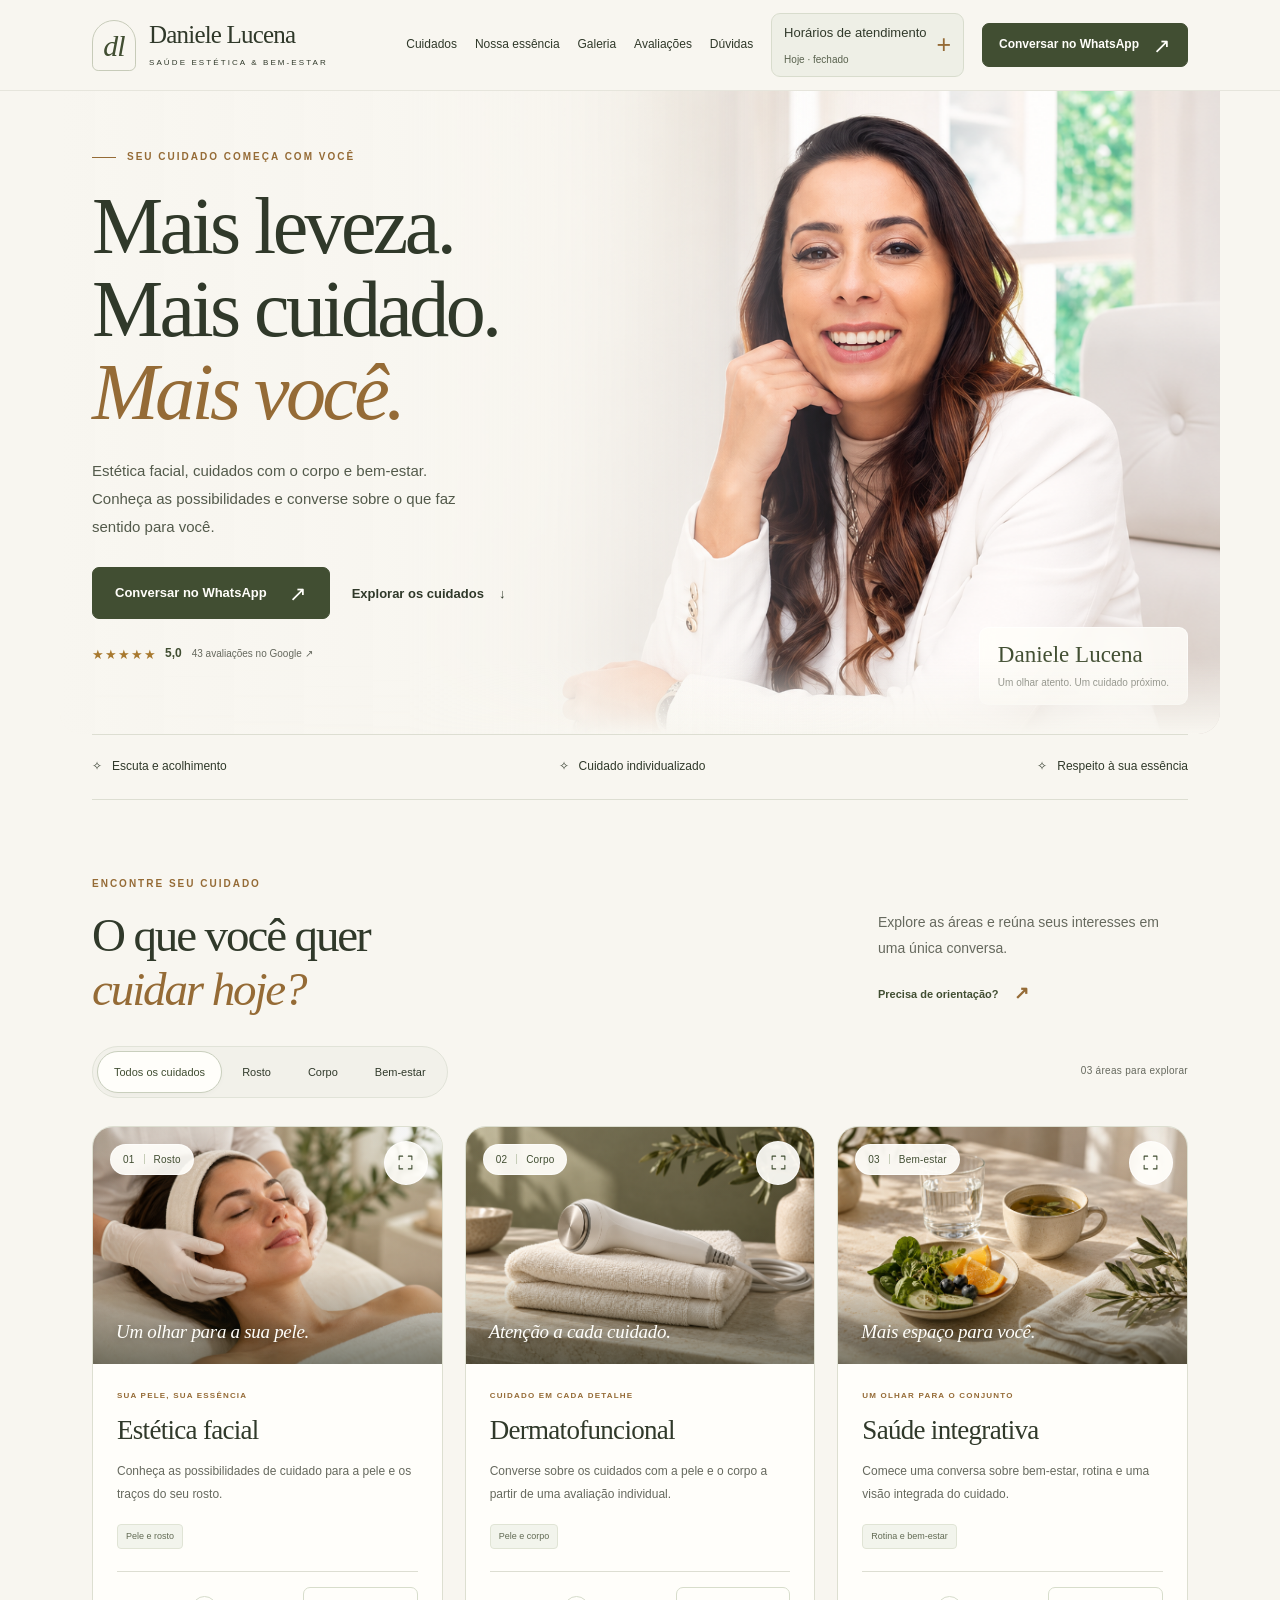
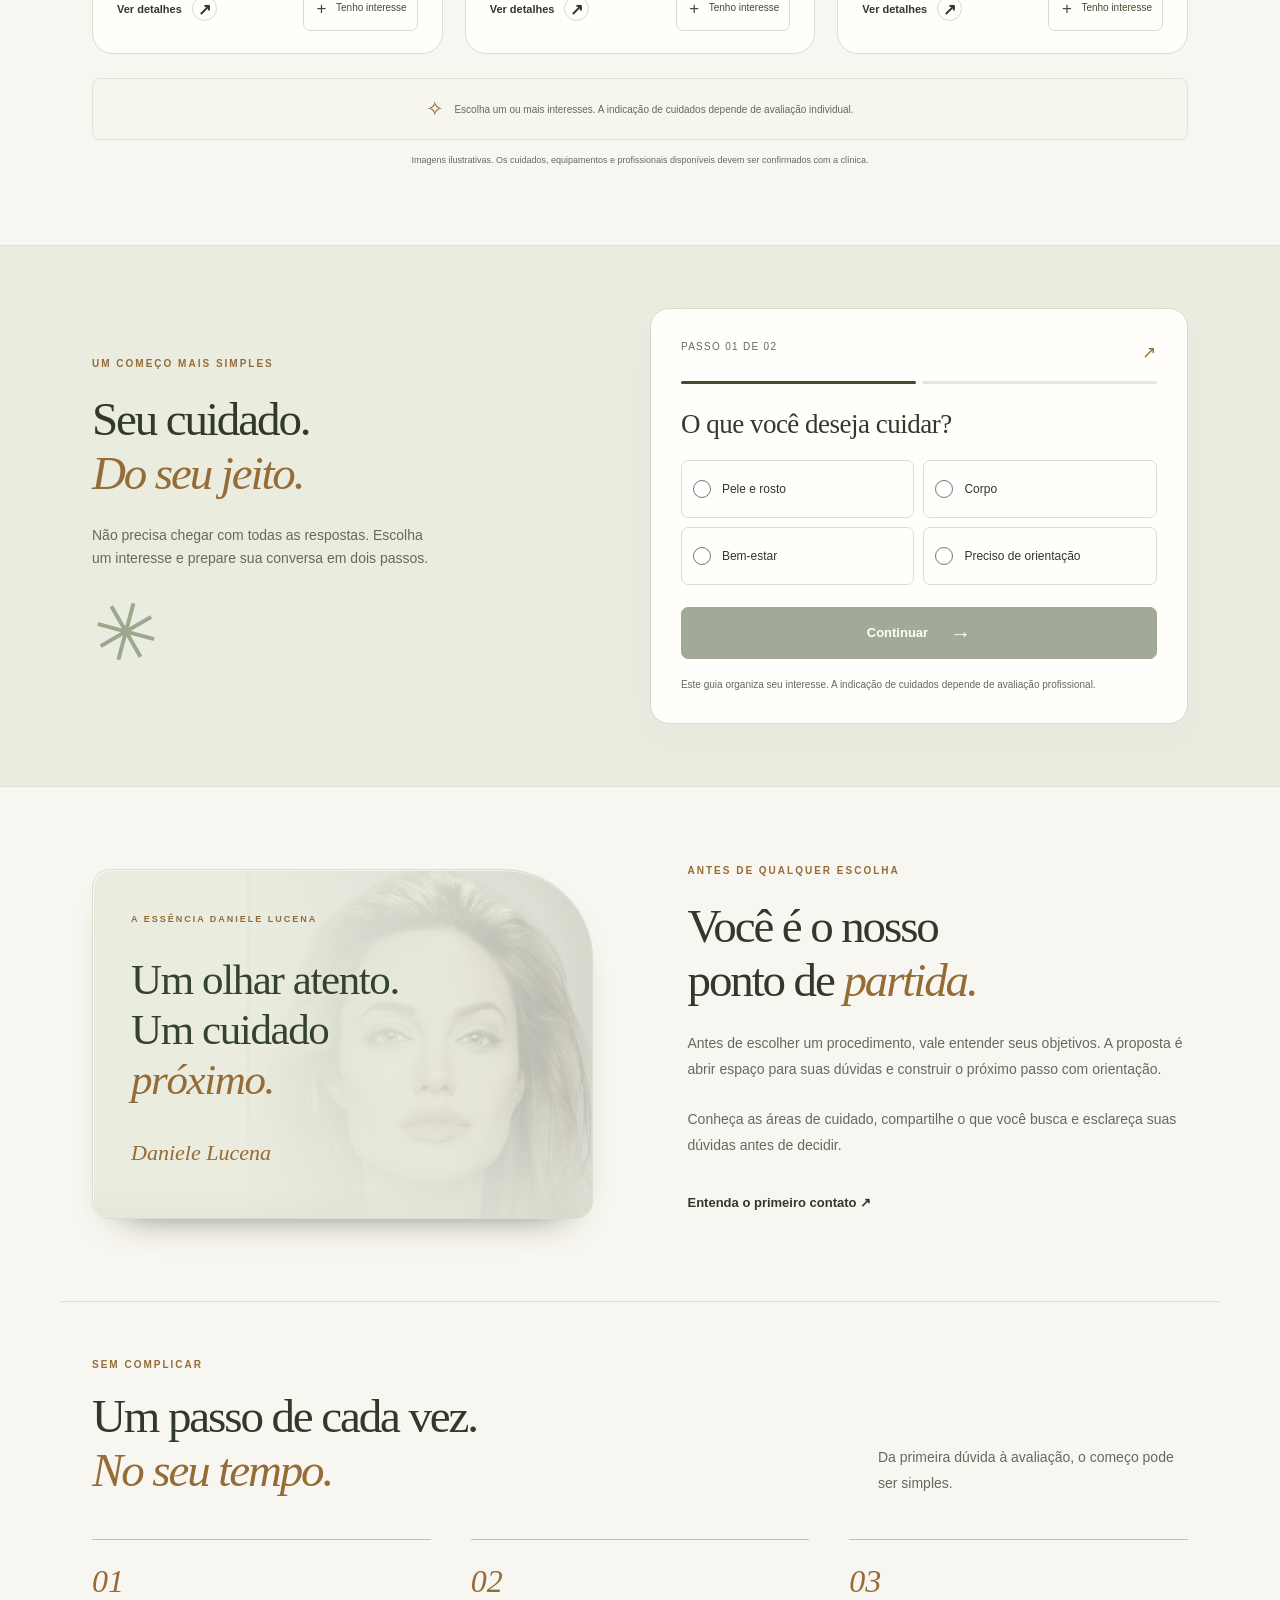
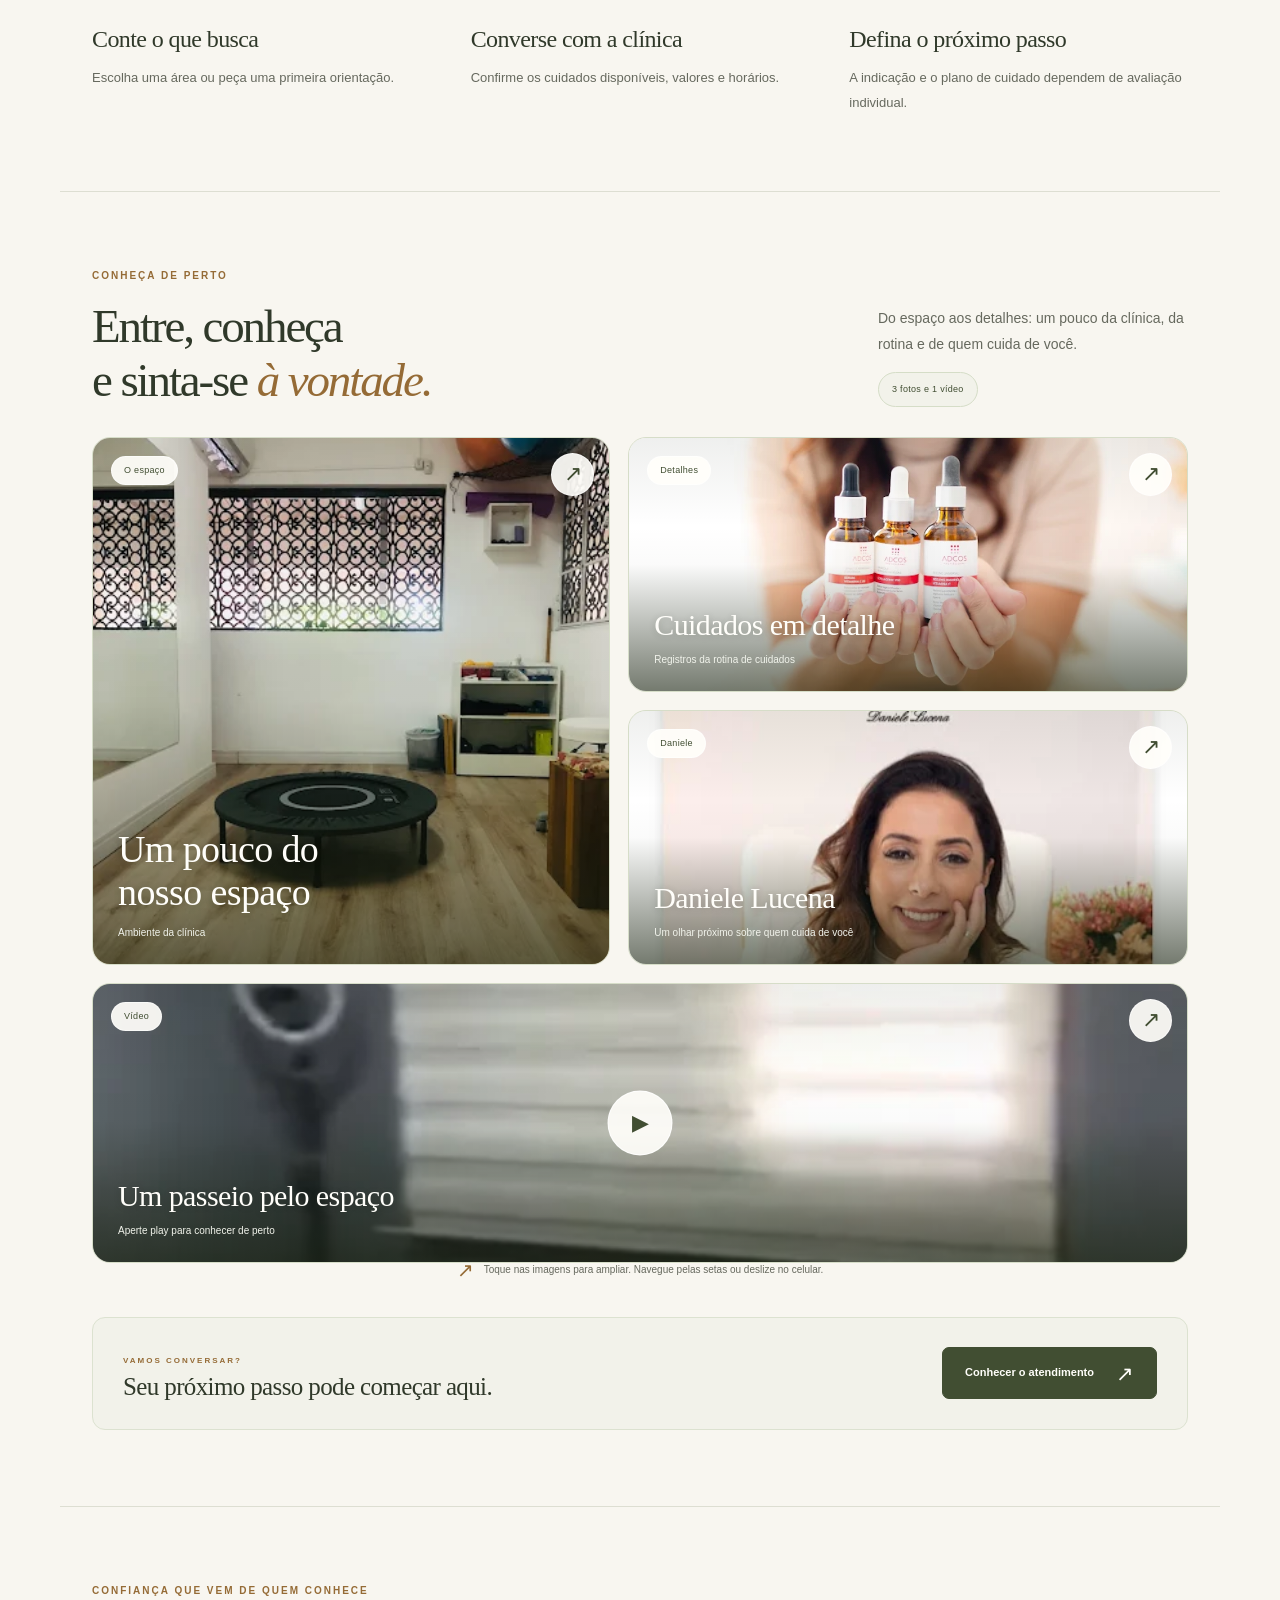
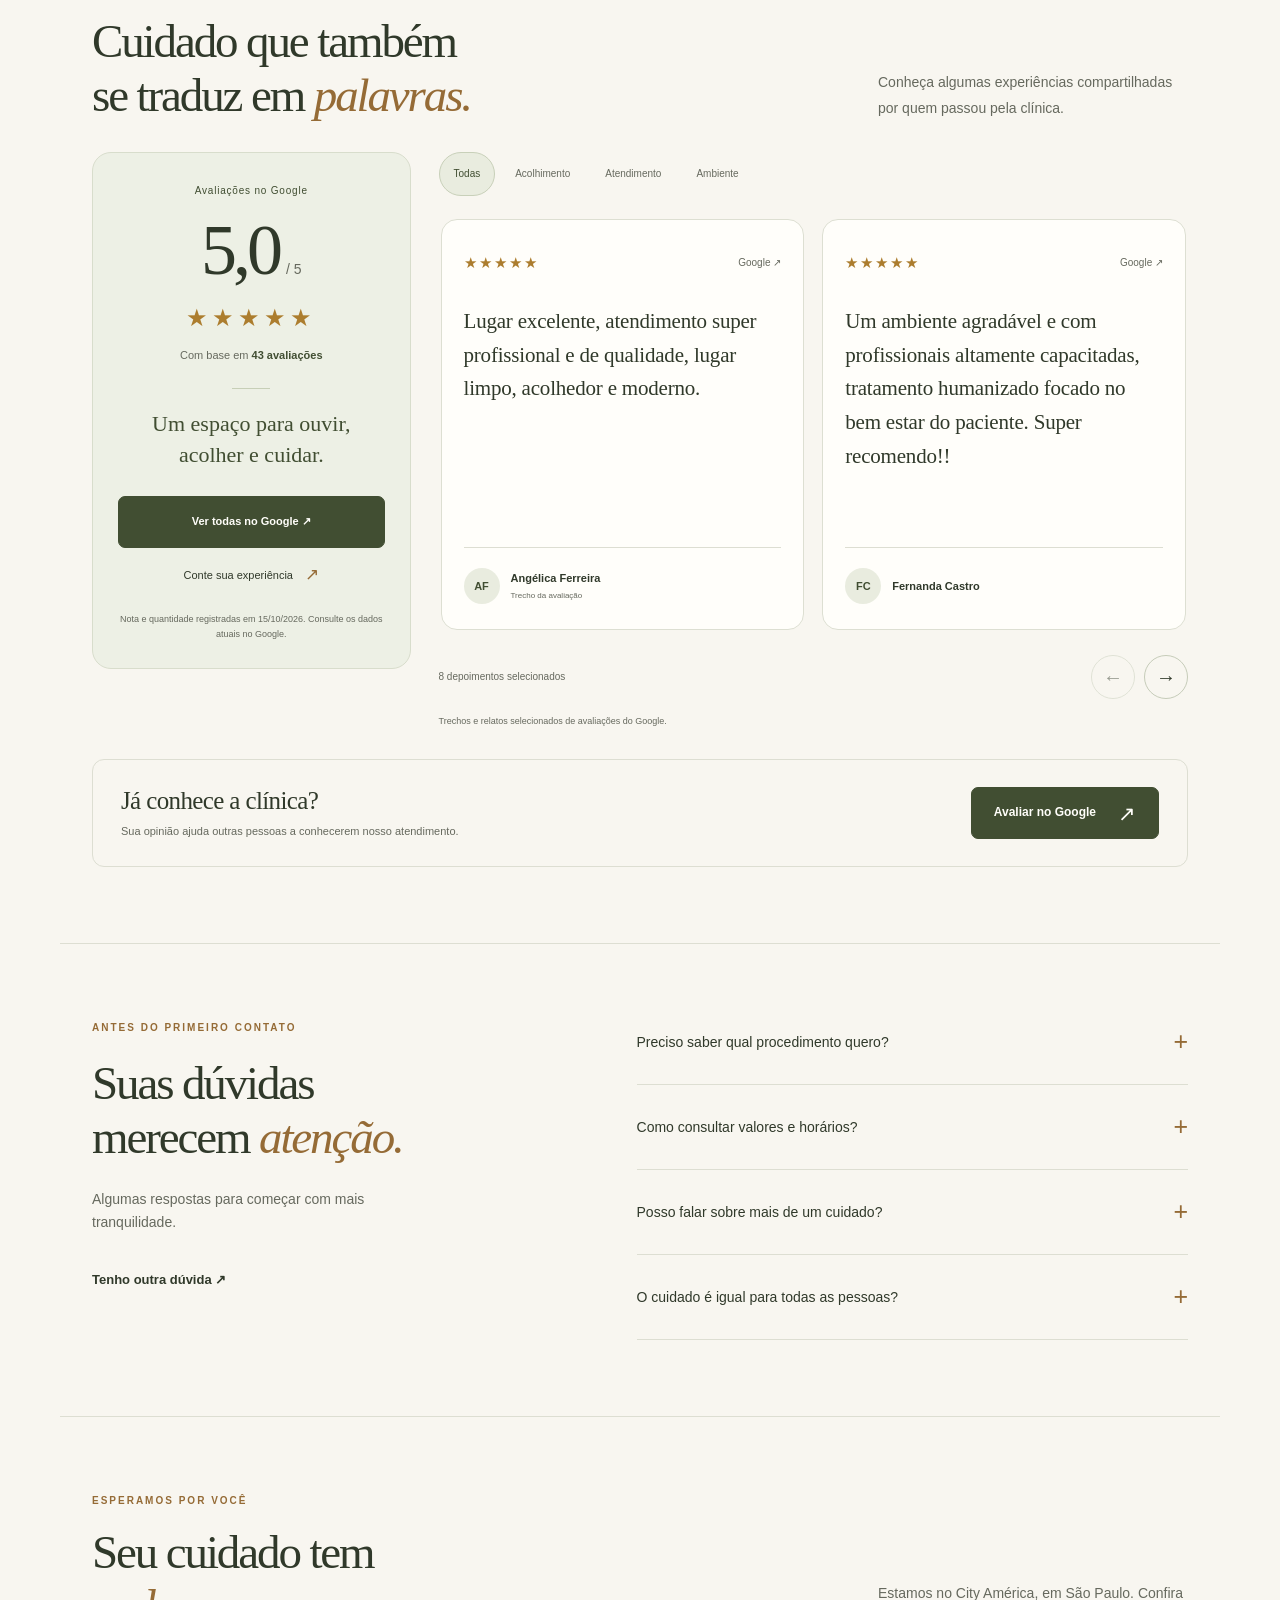
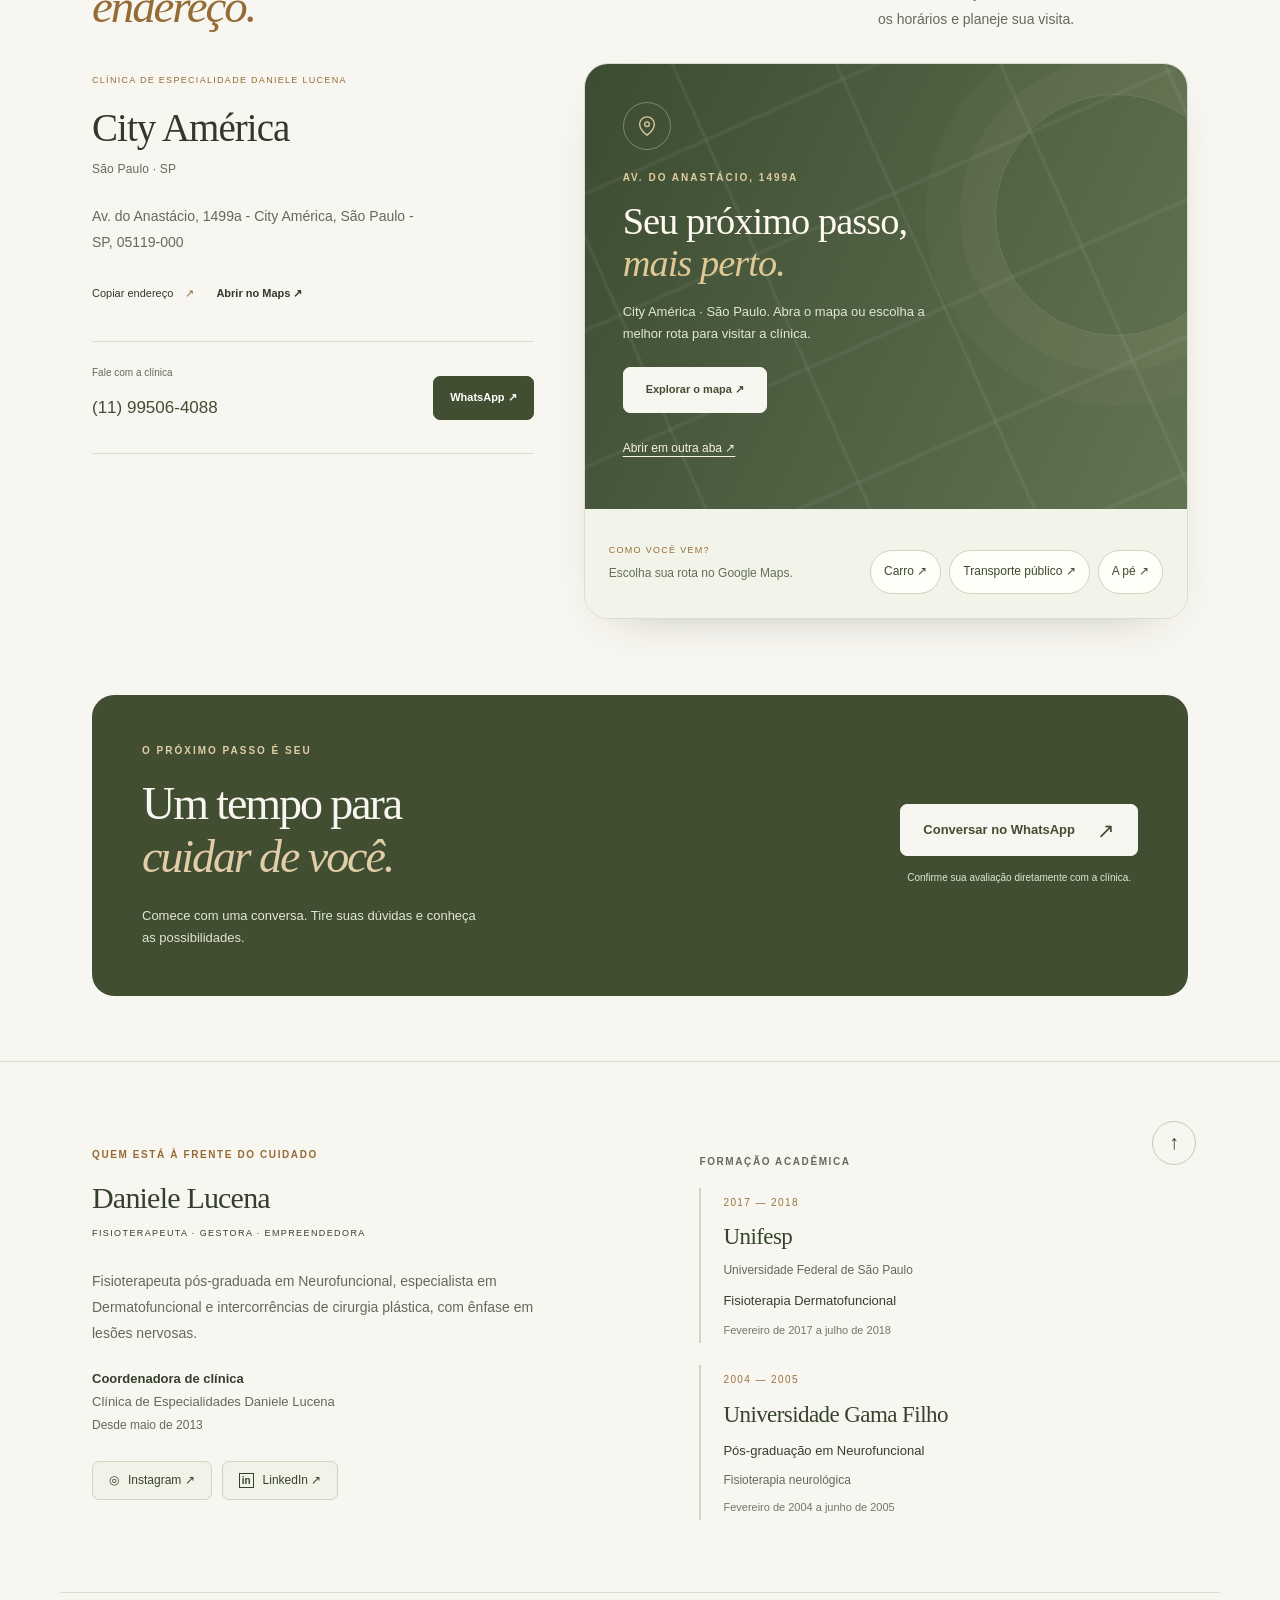
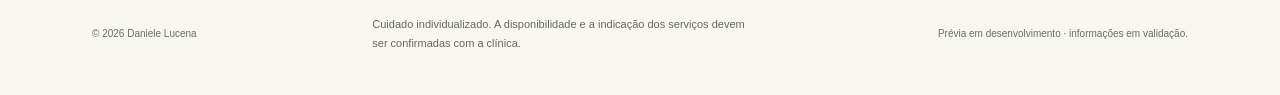
==== commit 9705172d: "Corrige pagina principal com os novos ajustes" ====
--- a/index.html
+++ b/index.html
@@ -1,125 +1,126 @@
-<!doctype html>
+<!DOCTYPE html>
+
 <html lang="pt-BR">
 <head>
-<meta charset="utf-8"><meta name="viewport" content="width=device-width,initial-scale=1"><meta name="theme-color" content="#414e32">
+<meta charset="utf-8"/><meta content="width=device-width,initial-scale=1" name="viewport"/><meta content="#414e32" name="theme-color"/>
 <title>Daniele Lucena | Mais cuidado. Mais você.</title>
-<meta name="description" content="Explore os cuidados da Clínica Daniele Lucena: estética facial, dermatofuncional e saúde integrativa. Prepare seu primeiro contato.">
-<meta property="og:title" content="Daniele Lucena | Mais cuidado. Mais você."><meta property="og:description" content="Conheça as áreas de cuidado e prepare sua conversa com a clínica."><meta property="og:type" content="website"><meta property="og:locale" content="pt_BR">
-<link rel="icon" href="assets/favicon.svg"><link rel="stylesheet" href="css/styles.css"><link rel="stylesheet" href="css/hero-photo.css"><link rel="stylesheet" href="css/care-v3.css"><link rel="stylesheet" href="css/profile-v4.css"><link rel="stylesheet" href="css/gallery-v5.css"><script src="js/config.js" defer></script><script src="js/clinic-profile-v4.js" defer></script><script src="js/gallery-data-v5.js" defer></script><script src="js/main.js" defer></script><script src="js/care-v3.js" defer></script><script src="js/profile-v4.js" defer></script><script src="js/gallery-v5.js" defer></script>
-</head>
+<meta content="Explore os cuidados da Clínica Daniele Lucena: estética facial, dermatofuncional e saúde integrativa. Prepare seu primeiro contato." name="description"/>
+<meta content="Daniele Lucena | Mais cuidado. Mais você." property="og:title"/><meta content="Conheça as áreas de cuidado e prepare sua conversa com a clínica." property="og:description"/><meta content="website" property="og:type"/><meta content="pt_BR" property="og:locale"/>
+<link href="assets/favicon.svg" rel="icon"/><link href="css/styles.css" rel="stylesheet"/><link href="css/hero-photo.css" rel="stylesheet"/><link href="css/care-v3.css" rel="stylesheet"/><link href="css/profile-v4.css" rel="stylesheet"/><link href="css/gallery-v5.css" rel="stylesheet"/><script defer="" src="js/config.js"></script><script defer="" src="js/clinic-profile-v4.js"></script><script defer="" src="js/gallery-data-v5.js"></script><script defer="" src="js/main.js"></script><script defer="" src="js/care-v3.js"></script><script defer="" src="js/profile-v4.js"></script><script defer="" src="js/gallery-v5.js"></script>
+<link href="css/refinamentos-v6.css" rel="stylesheet"/><script defer="" src="js/refinamentos-v6.js"></script></head>
 <body>
-<a href="#conteudo" class="skip-link">Pular para o conteúdo</a>
+<a class="skip-link" href="#conteudo">Pular para o conteúdo</a>
 <header><div class="wrap nav">
-<a class="brand" href="#inicio" aria-label="Daniele Lucena, início"><span class="monogram" aria-hidden="true">dl</span><span>Daniele Lucena<small>Saúde estética & bem-estar</small></span></a>
-<button class="menu" type="button" aria-expanded="false" aria-controls="navigation"><span aria-hidden="true">☰</span> Menu</button>
-<nav id="navigation" aria-label="Navegação principal"><a href="#cuidados">Cuidados</a><a href="#essencia">Nossa essência</a><a href="#galeria">Galeria</a><a href="#avaliacoes">Avaliações</a><a href="#duvidas">Dúvidas</a><button class="btn small" type="button" data-contact><span data-contact-label>Preparar contato</span><span aria-hidden="true">↗</span></button></nav>
+<a aria-label="Daniele Lucena, início" class="brand" href="#inicio"><span aria-hidden="true" class="monogram">dl</span><span>Daniele Lucena<small>Saúde estética &amp; bem-estar</small></span></a>
+<button aria-controls="navigation" aria-expanded="false" class="menu" type="button"><span aria-hidden="true">☰</span> Menu</button>
+<nav aria-label="Navegação principal" id="navigation"><a href="#cuidados">Cuidados</a><a href="#essencia">Nossa essência</a><a href="#galeria">Galeria</a><a href="#avaliacoes">Avaliações</a><a href="#duvidas">Dúvidas</a><details class="opening-hours header-hours" id="horarios-atendimento"><summary aria-label="Horários de atendimento: abrir horários da semana"><span>Horários de atendimento<small id="todayHours">Segunda a sexta · 08h–20h</small></span><span aria-hidden="true">+</span></summary><div class="hours-panel"><table><caption class="sr-only">Horários de funcionamento da clínica, no fuso de São Paulo</caption><tbody><tr data-weekday="1"><th scope="row">Segunda-feira</th><td>08h–20h</td></tr><tr data-weekday="2"><th scope="row">Terça-feira</th><td>08h–20h</td></tr><tr data-weekday="3"><th scope="row">Quarta-feira</th><td>08h–20h</td></tr><tr data-weekday="4"><th scope="row">Quinta-feira</th><td>08h–20h</td></tr><tr data-weekday="5"><th scope="row">Sexta-feira</th><td>08h–20h</td></tr><tr data-weekday="6"><th scope="row">Sábado</th><td>Fechado</td></tr><tr data-weekday="0"><th scope="row">Domingo</th><td>Fechado</td></tr></tbody></table><p>Confirme a disponibilidade para atendimento e eventuais alterações em feriados.</p></div></details><button class="btn small" data-contact="" type="button"><span data-contact-label="">Preparar contato</span><span aria-hidden="true">↗</span></button></nav>
 </div></header>
 <main id="conteudo">
-<section id="inicio" class="hero hero-photo wrap" aria-labelledby="heroTitle">
-<div class="hero-copy"><p class="eyebrow">Seu cuidado começa com você</p><h1 id="heroTitle">Mais leveza.<br>Mais cuidado.<br><em>Mais você.</em></h1><p class="lead">Estética facial, cuidados com o corpo e bem-estar. Conheça as possibilidades e converse sobre o que faz sentido para você.</p><div class="actions"><button class="btn" type="button" data-contact><span data-contact-label>Preparar contato</span><span aria-hidden="true">↗</span></button><a class="text-link" href="#cuidados">Explorar os cuidados <span aria-hidden="true">↓</span></a></div><a class="hero-reputation" href="#avaliacoes" aria-label="Ver avaliações da clínica: nota 5,0 em 43 avaliações, registrada em 15 de outubro de 2026"><span aria-hidden="true">★★★★★</span><b>5,0</b><span>43 avaliações no Google ↗</span></a></div>
-<figure class="hero-visual"><div class="portrait hero-background" role="img" aria-label="Daniele Lucena sentada à mesa, sorrindo, com blazer branco"><img id="heroPhoto" src="assets/images/daniele-hero-v2.png" alt="" width="1536" height="1024" fetchpriority="high" decoding="async"></div><figcaption><strong>Daniele Lucena</strong><span>Um olhar atento. Um cuidado próximo.</span></figcaption></figure>
+<section aria-labelledby="heroTitle" class="hero hero-photo wrap" id="inicio">
+<div class="hero-copy"><p class="eyebrow">Seu cuidado começa com você</p><h1 id="heroTitle">Mais leveza.<br/>Mais cuidado.<br/><em>Mais você.</em></h1><p class="lead">Estética facial, cuidados com o corpo e bem-estar. Conheça as possibilidades e converse sobre o que faz sentido para você.</p><div class="actions"><button class="btn" data-contact="" type="button"><span data-contact-label="">Preparar contato</span><span aria-hidden="true">↗</span></button><a class="text-link" href="#cuidados">Explorar os cuidados <span aria-hidden="true">↓</span></a></div><a aria-label="Ver avaliações da clínica: nota 5,0 em 43 avaliações, registrada em 15 de outubro de 2026" class="hero-reputation" href="#avaliacoes"><span aria-hidden="true">★★★★★</span><b>5,0</b><span>43 avaliações no Google ↗</span></a></div>
+<figure class="hero-visual"><div aria-label="Daniele Lucena sentada à mesa, sorrindo, com blazer branco" class="portrait hero-background" role="img"><img alt="" decoding="async" fetchpriority="high" height="1024" id="heroPhoto" src="assets/images/daniele-hero-v2.png" width="1536"/></div><figcaption><strong>Daniele Lucena</strong><span>Um olhar atento. Um cuidado próximo.</span></figcaption></figure>
 </section>
-<div class="wrap"><div class="values"><span>✧ &nbsp; Escuta e acolhimento</span><span>✧ &nbsp; Cuidado individualizado</span><span>✧ &nbsp; Respeito à sua essência</span></div></div>
-<section id="cuidados" class="wrap section care-section" aria-labelledby="careTitle">
-  <div class="section-heading care-heading reveal">
-    <div><p class="eyebrow">Encontre seu cuidado</p><h2 id="careTitle">O que você quer<br><em>cuidar hoje?</em></h2></div>
-    <div class="care-intro"><p>Explore as áreas e reúna seus interesses em uma única conversa.</p><a href="#seu-cuidado" class="care-help">Precisa de orientação? <span aria-hidden="true">↗</span></a></div>
-  </div>
-  <div class="care-toolbar reveal">
-    <div class="filters" role="group" aria-label="Filtrar áreas de cuidado">
-      <button type="button" data-filter="all" aria-pressed="true">Todos os cuidados</button>
-      <button type="button" data-filter="facial" aria-pressed="false">Rosto</button>
-      <button type="button" data-filter="corporal" aria-pressed="false">Corpo</button>
-      <button type="button" data-filter="bemestar" aria-pressed="false">Bem-estar</button>
-    </div><span class="care-result-count" id="careResultCount" aria-hidden="true">03 áreas para explorar</span>
-  </div>
-  <p class="sr-only" id="filterStatus" role="status">3 áreas disponíveis.</p>
-  <div class="cards care-grid">
-    <article class="card care-card reveal" data-category="facial">
-      <div class="card-pic care-photo">
-        <img class="care-image" src="assets/images/cuidado-facial-v3.png" alt="Imagem ilustrativa de cuidado facial com avaliação suave da pele" width="1536" height="1024" loading="lazy" decoding="async">
-        <span class="care-category">01 <i aria-hidden="true"></i> Rosto</span>
-        <button type="button" class="care-zoom" data-care-zoom="facial" aria-label="Ampliar imagem ilustrativa de estética facial"><svg viewBox="0 0 24 24" aria-hidden="true"><path d="M8 3H3v5m13-5h5v5M3 16v5h5m13-5v5h-5"/></svg></button>
-        <span class="care-photo-caption" aria-hidden="true">Um olhar para a sua pele.</span>
-      </div>
-      <div class="card-body"><p class="care-overline">Sua pele, sua essência</p><h3>Estética facial</h3><p>Conheça as possibilidades de cuidado para a pele e os traços do seu rosto.</p><span class="care-tag">Pele e rosto</span>
-        <div class="care-actions"><button type="button" class="card-link" data-service="facial" aria-label="Conhecer estética facial">Ver detalhes <span aria-hidden="true">↗</span></button><button type="button" class="care-select" data-care-select="facial" aria-pressed="false" aria-label="Adicionar estética facial aos interesses"><span class="care-select-icon" aria-hidden="true">+</span><span class="care-select-label">Tenho interesse</span></button></div>
-      </div>
-    </article>
-    <article class="card care-card reveal" data-category="corporal">
-      <div class="card-pic care-photo">
-        <img class="care-image" src="assets/images/cuidado-corporal-v3.png" alt="Imagem ilustrativa de aplicador de terapia não invasiva sobre toalhas claras" width="1536" height="1024" loading="lazy" decoding="async">
-        <span class="care-category">02 <i aria-hidden="true"></i> Corpo</span>
-        <button type="button" class="care-zoom" data-care-zoom="corporal" aria-label="Ampliar imagem ilustrativa de dermatofuncional"><svg viewBox="0 0 24 24" aria-hidden="true"><path d="M8 3H3v5m13-5h5v5M3 16v5h5m13-5v5h-5"/></svg></button>
-        <span class="care-photo-caption" aria-hidden="true">Atenção a cada cuidado.</span>
-      </div>
-      <div class="card-body"><p class="care-overline">Cuidado em cada detalhe</p><h3>Dermatofuncional</h3><p>Converse sobre os cuidados com a pele e o corpo a partir de uma avaliação individual.</p><span class="care-tag">Pele e corpo</span>
-        <div class="care-actions"><button type="button" class="card-link" data-service="corporal" aria-label="Conhecer dermatofuncional">Ver detalhes <span aria-hidden="true">↗</span></button><button type="button" class="care-select" data-care-select="corporal" aria-pressed="false" aria-label="Adicionar dermatofuncional aos interesses"><span class="care-select-icon" aria-hidden="true">+</span><span class="care-select-label">Tenho interesse</span></button></div>
-      </div>
-    </article>
-    <article class="card care-card reveal" data-category="bemestar">
-      <div class="card-pic care-photo">
-        <img class="care-image" src="assets/images/cuidado-bemestar-v3.png" alt="Imagem ilustrativa de água, infusão e alimentos frescos em tons naturais" width="1536" height="1024" loading="lazy" decoding="async">
-        <span class="care-category">03 <i aria-hidden="true"></i> Bem-estar</span>
-        <button type="button" class="care-zoom" data-care-zoom="bemestar" aria-label="Ampliar imagem ilustrativa de bem-estar"><svg viewBox="0 0 24 24" aria-hidden="true"><path d="M8 3H3v5m13-5h5v5M3 16v5h5m13-5v5h-5"/></svg></button>
-        <span class="care-photo-caption" aria-hidden="true">Mais espaço para você.</span>
-      </div>
-      <div class="card-body"><p class="care-overline">Um olhar para o conjunto</p><h3>Saúde integrativa</h3><p>Comece uma conversa sobre bem-estar, rotina e uma visão integrada do cuidado.</p><span class="care-tag">Rotina e bem-estar</span>
-        <div class="care-actions"><button type="button" class="card-link" data-service="bemestar" aria-label="Conhecer saúde integrativa">Ver detalhes <span aria-hidden="true">↗</span></button><button type="button" class="care-select" data-care-select="bemestar" aria-pressed="false" aria-label="Adicionar saúde integrativa aos interesses"><span class="care-select-icon" aria-hidden="true">+</span><span class="care-select-label">Tenho interesse</span></button></div>
-      </div>
-    </article>
-  </div>
-  <div class="care-selection" id="careSelection" hidden>
-    <div class="care-selection-copy"><span class="care-selection-eyebrow">Sua conversa começa aqui</span><h3 id="careSelectionTitle">Seus interesses</h3><ul id="careSelectedList" class="care-selected-list" aria-label="Cuidados selecionados"></ul></div>
-    <div class="care-selection-actions"><button class="btn cream" type="button" id="careSelectionContact" data-contact>Conversar sobre os selecionados <span aria-hidden="true">↗</span></button><button class="care-clear" id="clearCareSelection" type="button">Limpar seleção</button></div>
-  </div>
-  <p id="careSelectionStatus" class="sr-only" role="status"></p>
-  <div class="care-footnote"><span aria-hidden="true">✧</span><p>Escolha um ou mais interesses. A indicação de cuidados depende de avaliação individual.</p></div>
-  <p class="image-note">Imagens ilustrativas. Os cuidados, equipamentos e profissionais disponíveis devem ser confirmados com a clínica.</p>
+<div class="wrap"><div class="values"><span>✧   Escuta e acolhimento</span><span>✧   Cuidado individualizado</span><span>✧   Respeito à sua essência</span></div></div>
+<section aria-labelledby="careTitle" class="wrap section care-section" id="cuidados">
+<div class="section-heading care-heading reveal">
+<div><p class="eyebrow">Encontre seu cuidado</p><h2 id="careTitle">O que você quer<br/><em>cuidar hoje?</em></h2></div>
+<div class="care-intro"><p>Explore as áreas e reúna seus interesses em uma única conversa.</p><a class="care-help" href="#seu-cuidado">Precisa de orientação? <span aria-hidden="true">↗</span></a></div>
+</div>
+<div class="care-toolbar reveal">
+<div aria-label="Filtrar áreas de cuidado" class="filters" role="group">
+<button aria-pressed="true" data-filter="all" type="button">Todos os cuidados</button>
+<button aria-pressed="false" data-filter="facial" type="button">Rosto</button>
+<button aria-pressed="false" data-filter="corporal" type="button">Corpo</button>
+<button aria-pressed="false" data-filter="bemestar" type="button">Bem-estar</button>
+</div><span aria-hidden="true" class="care-result-count" id="careResultCount">03 áreas para explorar</span>
+</div>
+<p class="sr-only" id="filterStatus" role="status">3 áreas disponíveis.</p>
+<div class="cards care-grid">
+<article class="card care-card reveal" data-category="facial">
+<div class="card-pic care-photo">
+<img alt="Imagem ilustrativa de cuidado facial com avaliação suave da pele" class="care-image" decoding="async" height="1024" loading="lazy" src="assets/images/cuidado-facial-v3.png" width="1536"/>
+<span class="care-category">01 <i aria-hidden="true"></i> Rosto</span>
+<button aria-label="Ampliar imagem ilustrativa de estética facial" class="care-zoom" data-care-zoom="facial" type="button"><svg aria-hidden="true" viewbox="0 0 24 24"><path d="M8 3H3v5m13-5h5v5M3 16v5h5m13-5v5h-5"></path></svg></button>
+<span aria-hidden="true" class="care-photo-caption">Um olhar para a sua pele.</span>
+</div>
+<div class="card-body"><p class="care-overline">Sua pele, sua essência</p><h3>Estética facial</h3><p>Conheça as possibilidades de cuidado para a pele e os traços do seu rosto.</p><span class="care-tag">Pele e rosto</span>
+<div class="care-actions"><button aria-label="Conhecer estética facial" class="card-link" data-service="facial" type="button">Ver detalhes <span aria-hidden="true">↗</span></button><button aria-label="Adicionar estética facial aos interesses" aria-pressed="false" class="care-select" data-care-select="facial" type="button"><span aria-hidden="true" class="care-select-icon">+</span><span class="care-select-label">Tenho interesse</span></button></div>
+</div>
+</article>
+<article class="card care-card reveal" data-category="corporal">
+<div class="card-pic care-photo">
+<img alt="Imagem ilustrativa de aplicador de terapia não invasiva sobre toalhas claras" class="care-image" decoding="async" height="1024" loading="lazy" src="assets/images/cuidado-corporal-v3.png" width="1536"/>
+<span class="care-category">02 <i aria-hidden="true"></i> Corpo</span>
+<button aria-label="Ampliar imagem ilustrativa de dermatofuncional" class="care-zoom" data-care-zoom="corporal" type="button"><svg aria-hidden="true" viewbox="0 0 24 24"><path d="M8 3H3v5m13-5h5v5M3 16v5h5m13-5v5h-5"></path></svg></button>
+<span aria-hidden="true" class="care-photo-caption">Atenção a cada cuidado.</span>
+</div>
+<div class="card-body"><p class="care-overline">Cuidado em cada detalhe</p><h3>Dermatofuncional</h3><p>Converse sobre os cuidados com a pele e o corpo a partir de uma avaliação individual.</p><span class="care-tag">Pele e corpo</span>
+<div class="care-actions"><button aria-label="Conhecer dermatofuncional" class="card-link" data-service="corporal" type="button">Ver detalhes <span aria-hidden="true">↗</span></button><button aria-label="Adicionar dermatofuncional aos interesses" aria-pressed="false" class="care-select" data-care-select="corporal" type="button"><span aria-hidden="true" class="care-select-icon">+</span><span class="care-select-label">Tenho interesse</span></button></div>
+</div>
+</article>
+<article class="card care-card reveal" data-category="bemestar">
+<div class="card-pic care-photo">
+<img alt="Imagem ilustrativa de água, infusão e alimentos frescos em tons naturais" class="care-image" decoding="async" height="1024" loading="lazy" src="assets/images/cuidado-bemestar-v3.png" width="1536"/>
+<span class="care-category">03 <i aria-hidden="true"></i> Bem-estar</span>
+<button aria-label="Ampliar imagem ilustrativa de bem-estar" class="care-zoom" data-care-zoom="bemestar" type="button"><svg aria-hidden="true" viewbox="0 0 24 24"><path d="M8 3H3v5m13-5h5v5M3 16v5h5m13-5v5h-5"></path></svg></button>
+<span aria-hidden="true" class="care-photo-caption">Mais espaço para você.</span>
+</div>
+<div class="card-body"><p class="care-overline">Um olhar para o conjunto</p><h3>Saúde integrativa</h3><p>Comece uma conversa sobre bem-estar, rotina e uma visão integrada do cuidado.</p><span class="care-tag">Rotina e bem-estar</span>
+<div class="care-actions"><button aria-label="Conhecer saúde integrativa" class="card-link" data-service="bemestar" type="button">Ver detalhes <span aria-hidden="true">↗</span></button><button aria-label="Adicionar saúde integrativa aos interesses" aria-pressed="false" class="care-select" data-care-select="bemestar" type="button"><span aria-hidden="true" class="care-select-icon">+</span><span class="care-select-label">Tenho interesse</span></button></div>
+</div>
+</article>
+</div>
+<div class="care-selection" hidden="" id="careSelection">
+<div class="care-selection-copy"><span class="care-selection-eyebrow">Sua conversa começa aqui</span><h3 id="careSelectionTitle">Seus interesses</h3><ul aria-label="Cuidados selecionados" class="care-selected-list" id="careSelectedList"></ul></div>
+<div class="care-selection-actions"><button class="btn cream" data-contact="" id="careSelectionContact" type="button">Conversar sobre os selecionados <span aria-hidden="true">↗</span></button><button class="care-clear" id="clearCareSelection" type="button">Limpar seleção</button></div>
+</div>
+<p class="sr-only" id="careSelectionStatus" role="status"></p>
+<div class="care-footnote"><span aria-hidden="true">✧</span><p>Escolha um ou mais interesses. A indicação de cuidados depende de avaliação individual.</p></div>
+<p class="image-note">Imagens ilustrativas. Os cuidados, equipamentos e profissionais disponíveis devem ser confirmados com a clínica.</p>
 </section>
-<section id="seu-cuidado" class="finder" aria-labelledby="finderTitle"><div class="wrap finder-grid">
-<div class="reveal"><p class="eyebrow">Um começo mais simples</p><h2 id="finderTitle">Seu cuidado.<br><em>Do seu jeito.</em></h2><p>Não precisa chegar com todas as respostas. Escolha um interesse e prepare sua conversa em dois passos.</p><span class="flower" aria-hidden="true">✳</span></div>
-<form id="interestForm" class="finder-panel reveal"><div class="step-label"><span id="stepLabel">Passo 01 de 02</span><span aria-hidden="true">↗</span></div><div class="progress" aria-hidden="true"><span class="active"></span><span></span></div>
-<fieldset id="stepOne"><legend>O que você deseja cuidar?</legend><div class="choices"><label><input type="radio" name="interest" value="Estética facial"><span>Pele e rosto</span></label><label><input type="radio" name="interest" value="Dermatofuncional"><span>Corpo</span></label><label><input type="radio" name="interest" value="Saúde integrativa"><span>Bem-estar</span></label><label><input type="radio" name="interest" value="Uma primeira orientação"><span>Preciso de orientação</span></label></div><button class="btn full" id="nextStep" type="button" disabled>Continuar <span aria-hidden="true">→</span></button></fieldset>
-<fieldset id="stepTwo" hidden><legend id="goalLegend" tabindex="-1">Como podemos começar?</legend><p id="chosenInterest" class="selection-note"></p><div class="choices stacked"><label><input type="radio" name="goal" value="Conhecer as possibilidades"><span>Conhecer as possibilidades</span></label><label><input type="radio" name="goal" value="Consultar avaliação e horários"><span>Consultar avaliação e horários</span></label></div><div class="finder-actions"><button id="backStep" class="text-button" type="button">← Voltar</button><button class="btn" id="finishFinder" type="submit" disabled>Preparar mensagem ↗</button></div></fieldset>
+<section aria-labelledby="finderTitle" class="finder" id="seu-cuidado"><div class="wrap finder-grid">
+<div class="reveal"><p class="eyebrow">Um começo mais simples</p><h2 id="finderTitle">Seu cuidado.<br/><em>Do seu jeito.</em></h2><p>Não precisa chegar com todas as respostas. Escolha um interesse e prepare sua conversa em dois passos.</p><span aria-hidden="true" class="flower">✳</span></div>
+<form class="finder-panel reveal" id="interestForm"><div class="step-label"><span id="stepLabel">Passo 01 de 02</span><span aria-hidden="true">↗</span></div><div aria-hidden="true" class="progress"><span class="active"></span><span></span></div>
+<fieldset id="stepOne"><legend>O que você deseja cuidar?</legend><div class="choices"><label><input name="interest" type="radio" value="Estética facial"/><span>Pele e rosto</span></label><label><input name="interest" type="radio" value="Dermatofuncional"/><span>Corpo</span></label><label><input name="interest" type="radio" value="Saúde integrativa"/><span>Bem-estar</span></label><label><input name="interest" type="radio" value="Uma primeira orientação"/><span>Preciso de orientação</span></label></div><button class="btn full" disabled="" id="nextStep" type="button">Continuar <span aria-hidden="true">→</span></button></fieldset>
+<fieldset hidden="" id="stepTwo"><legend id="goalLegend" tabindex="-1">Como podemos começar?</legend><p class="selection-note" id="chosenInterest"></p><div class="choices stacked"><label><input name="goal" type="radio" value="Conhecer as possibilidades"/><span>Conhecer as possibilidades</span></label><label><input name="goal" type="radio" value="Consultar avaliação e horários"/><span>Consultar avaliação e horários</span></label></div><div class="finder-actions"><button class="text-button" id="backStep" type="button">← Voltar</button><button class="btn" disabled="" id="finishFinder" type="submit">Preparar mensagem ↗</button></div></fieldset>
 <p class="fine-print">Este guia organiza seu interesse. A indicação de cuidados depende de avaliação profissional.</p></form></div></section>
-<section id="essencia" class="wrap section about" aria-labelledby="aboutTitle"><div class="essence-card reveal"><p class="eyebrow">A essência Daniele Lucena</p><p class="essence-quote">Um olhar atento.<br>Um cuidado<br><em>próximo.</em></p><span class="signature">Daniele Lucena</span><span class="essence-symbol" aria-hidden="true">✧</span></div><div class="about-copy reveal"><p class="eyebrow">Antes de qualquer escolha</p><h2 id="aboutTitle">Você é o nosso<br>ponto de <em>partida.</em></h2><p id="ownerBio">Antes de escolher um procedimento, vale entender seus objetivos. A proposta é abrir espaço para suas dúvidas e construir o próximo passo com orientação.</p><p>Conheça as áreas de cuidado, compartilhe o que você busca e esclareça suas dúvidas antes de decidir.</p><a href="#como-funciona" class="text-link">Entenda o primeiro contato ↗</a></div></section>
-<section id="como-funciona" class="wrap section journey" aria-labelledby="journeyTitle"><div class="section-heading reveal"><div><p class="eyebrow">Sem complicar</p><h2 id="journeyTitle">Um passo de cada vez.<br><em>No seu tempo.</em></h2></div><p>Da primeira dúvida à avaliação, o começo pode ser simples.</p></div><ol><li class="reveal"><span>01</span><h3>Conte o que busca</h3><p>Escolha uma área ou peça uma primeira orientação.</p></li><li class="reveal"><span>02</span><h3>Converse com a clínica</h3><p>Confirme os cuidados disponíveis, valores e horários.</p></li><li class="reveal"><span>03</span><h3>Defina o próximo passo</h3><p>A indicação e o plano de cuidado dependem de avaliação individual.</p></li></ol></section>
-<section id="galeria" class="wrap section clinic-gallery" aria-labelledby="galleryTitle" hidden>
-  <div class="section-heading gallery-heading"><div><p class="eyebrow">Conheça de perto</p><h2 id="galleryTitle">Entre, conheça<br>e sinta-se <em>à vontade.</em></h2></div><div class="gallery-intro"><p>Do espaço aos detalhes: um pouco da clínica, da rotina e de quem cuida de você.</p><span id="galleryMediaCount" class="gallery-count">03 registros para explorar</span></div></div>
-  <div class="gallery-grid gallery-mosaic" id="galleryGrid" aria-label="Galeria da clínica"></div>
-  <div class="gallery-guidance"><span aria-hidden="true">↗</span><p>Toque nas imagens para ampliar. Navegue pelas setas ou deslize no celular.</p></div>
-  <div class="gallery-contact"><div><span class="eyebrow">Vamos conversar?</span><h3>Seu próximo passo pode começar aqui.</h3></div><button type="button" class="btn" data-contact>Conhecer o atendimento <span aria-hidden="true">↗</span></button></div>
+<section aria-labelledby="aboutTitle" class="wrap section about" id="essencia"><div class="essence-card reveal essence-depth"><img alt="" aria-hidden="true" class="essence-reference" decoding="async" loading="lazy" src="assets/images/referencia-estetica-v6.png"/><p class="eyebrow">A essência Daniele Lucena</p><p class="essence-quote">Um olhar atento.<br/>Um cuidado<br/><em>próximo.</em></p><span class="signature">Daniele Lucena</span></div><div class="about-copy reveal"><p class="eyebrow">Antes de qualquer escolha</p><h2 id="aboutTitle">Você é o nosso<br/>ponto de <em>partida.</em></h2><p id="ownerBio">Antes de escolher um procedimento, vale entender seus objetivos. A proposta é abrir espaço para suas dúvidas e construir o próximo passo com orientação.</p><p>Conheça as áreas de cuidado, compartilhe o que você busca e esclareça suas dúvidas antes de decidir.</p><a class="text-link" href="#como-funciona">Entenda o primeiro contato ↗</a></div></section>
+<section aria-labelledby="journeyTitle" class="wrap section journey" id="como-funciona"><div class="section-heading reveal"><div><p class="eyebrow">Sem complicar</p><h2 id="journeyTitle">Um passo de cada vez.<br/><em>No seu tempo.</em></h2></div><p>Da primeira dúvida à avaliação, o começo pode ser simples.</p></div><ol><li class="reveal"><span>01</span><h3>Conte o que busca</h3><p>Escolha uma área ou peça uma primeira orientação.</p></li><li class="reveal"><span>02</span><h3>Converse com a clínica</h3><p>Confirme os cuidados disponíveis, valores e horários.</p></li><li class="reveal"><span>03</span><h3>Defina o próximo passo</h3><p>A indicação e o plano de cuidado dependem de avaliação individual.</p></li></ol></section>
+<section aria-labelledby="galleryTitle" class="wrap section clinic-gallery" hidden="" id="galeria">
+<div class="section-heading gallery-heading"><div><p class="eyebrow">Conheça de perto</p><h2 id="galleryTitle">Entre, conheça<br/>e sinta-se <em>à vontade.</em></h2></div><div class="gallery-intro"><p>Do espaço aos detalhes: um pouco da clínica, da rotina e de quem cuida de você.</p><span class="gallery-count" id="galleryMediaCount">03 registros para explorar</span></div></div>
+<div aria-label="Galeria da clínica" class="gallery-grid gallery-mosaic" id="galleryGrid"></div>
+<div class="gallery-guidance"><span aria-hidden="true">↗</span><p>Toque nas imagens para ampliar. Navegue pelas setas ou deslize no celular.</p></div>
+<div class="gallery-contact"><div><span class="eyebrow">Vamos conversar?</span><h3>Seu próximo passo pode começar aqui.</h3></div><button class="btn" data-contact="" type="button">Conhecer o atendimento <span aria-hidden="true">↗</span></button></div>
 </section>
-<section id="avaliacoes" class="wrap section reviews-section" aria-labelledby="reviewTitle" hidden>
-  <div class="section-heading reveal"><div><p class="eyebrow">Confiança que vem de quem conhece</p><h2 id="reviewTitle">Cuidado que também<br>se traduz em <em>palavras.</em></h2></div><p>Conheça algumas experiências compartilhadas por quem passou pela clínica.</p></div>
-  <div class="reviews-layout">
-    <aside class="rating-panel reveal" aria-label="Avaliação geral da clínica no Google">
-      <span class="rating-platform">Avaliações no Google</span><div class="rating-value"><strong>5,0</strong><span>/ 5</span></div><div class="rating-stars" role="img" aria-label="5 de 5 estrelas">★★★★★</div><p class="rating-total">Com base em <strong>43 avaliações</strong></p><span class="rating-divider" aria-hidden="true"></span><p>Um espaço para ouvir, acolher e cuidar.</p><a id="googleReviewsLink" class="btn full" target="_blank" rel="noopener noreferrer">Ver todas no Google ↗</a><a id="googleWriteReview" class="rating-write" target="_blank" rel="noopener noreferrer">Conte sua experiência <span aria-hidden="true">↗</span></a><small>Nota e quantidade registradas em 15/10/2026. Consulte os dados atuais no Google.</small>
-    </aside>
-    <div class="reviews-content reveal"><div class="review-filters" role="group" aria-label="Filtrar depoimentos por tema"><button type="button" data-review-filter="all" aria-pressed="true">Todas</button><button type="button" data-review-filter="acolhimento" aria-pressed="false">Acolhimento</button><button type="button" data-review-filter="atendimento" aria-pressed="false">Atendimento</button><button type="button" data-review-filter="ambiente" aria-pressed="false">Ambiente</button></div><div class="reviews-track" id="reviewsTrack" tabindex="0" aria-label="Depoimentos da clínica"></div><div class="reviews-bottom"><p id="reviewsVisibleCount">8 depoimentos selecionados</p><div class="slider-controls"><button class="icon-button" id="previousReview" type="button" aria-label="Depoimento anterior">←</button><button class="icon-button" id="nextReview" type="button" aria-label="Próximo depoimento">→</button></div></div><p id="reviewStatus" class="sr-only" role="status"></p><p class="reviews-note">Trechos e relatos selecionados de avaliações do Google.</p></div>
-  </div>
-  <div class="review-invite"><div><h3>Já conhece a clínica?</h3><p>Sua opinião ajuda outras pessoas a conhecerem nosso atendimento.</p></div><a id="googleReviewInvite" class="btn" target="_blank" rel="noopener noreferrer">Avaliar no Google <span aria-hidden="true">↗</span></a></div>
+<section aria-labelledby="reviewTitle" class="wrap section reviews-section" hidden="" id="avaliacoes">
+<div class="section-heading reveal"><div><p class="eyebrow">Confiança que vem de quem conhece</p><h2 id="reviewTitle">Cuidado que também<br/>se traduz em <em>palavras.</em></h2></div><p>Conheça algumas experiências compartilhadas por quem passou pela clínica.</p></div>
+<div class="reviews-layout">
+<aside aria-label="Avaliação geral da clínica no Google" class="rating-panel reveal">
+<span class="rating-platform">Avaliações no Google</span><div class="rating-value"><strong>5,0</strong><span>/ 5</span></div><div aria-label="5 de 5 estrelas" class="rating-stars" role="img">★★★★★</div><p class="rating-total">Com base em <strong>43 avaliações</strong></p><span aria-hidden="true" class="rating-divider"></span><p>Um espaço para ouvir, acolher e cuidar.</p><a class="btn full" id="googleReviewsLink" rel="noopener noreferrer" target="_blank">Ver todas no Google ↗</a><a class="rating-write" id="googleWriteReview" rel="noopener noreferrer" target="_blank">Conte sua experiência <span aria-hidden="true">↗</span></a><small>Nota e quantidade registradas em 15/10/2026. Consulte os dados atuais no Google.</small>
+</aside>
+<div class="reviews-content reveal"><div aria-label="Filtrar depoimentos por tema" class="review-filters" role="group"><button aria-pressed="true" data-review-filter="all" type="button">Todas</button><button aria-pressed="false" data-review-filter="acolhimento" type="button">Acolhimento</button><button aria-pressed="false" data-review-filter="atendimento" type="button">Atendimento</button><button aria-pressed="false" data-review-filter="ambiente" type="button">Ambiente</button></div><div aria-label="Depoimentos da clínica" class="reviews-track" id="reviewsTrack" tabindex="0"></div><div class="reviews-bottom"><p id="reviewsVisibleCount">8 depoimentos selecionados</p><div class="slider-controls"><button aria-label="Depoimento anterior" class="icon-button" id="previousReview" type="button">←</button><button aria-label="Próximo depoimento" class="icon-button" id="nextReview" type="button">→</button></div></div><p class="sr-only" id="reviewStatus" role="status"></p><p class="reviews-note">Trechos e relatos selecionados de avaliações do Google.</p></div>
+</div>
+<div class="review-invite"><div><h3>Já conhece a clínica?</h3><p>Sua opinião ajuda outras pessoas a conhecerem nosso atendimento.</p></div><a class="btn" id="googleReviewInvite" rel="noopener noreferrer" target="_blank">Avaliar no Google <span aria-hidden="true">↗</span></a></div>
 </section>
-<section id="duvidas" class="wrap section faq" aria-labelledby="faqTitle"><div class="reveal"><p class="eyebrow">Antes do primeiro contato</p><h2 id="faqTitle">Suas dúvidas<br>merecem <em>atenção.</em></h2><p>Algumas respostas para começar com mais tranquilidade.</p><button class="text-button text-link" type="button" data-contact>Tenho outra dúvida ↗</button></div><div class="faq-list reveal">
+<section aria-labelledby="faqTitle" class="wrap section faq" id="duvidas"><div class="reveal"><p class="eyebrow">Antes do primeiro contato</p><h2 id="faqTitle">Suas dúvidas<br/>merecem <em>atenção.</em></h2><p>Algumas respostas para começar com mais tranquilidade.</p><button class="text-button text-link" data-contact="" type="button">Tenho outra dúvida ↗</button></div><div class="faq-list reveal">
 <details><summary>Preciso saber qual procedimento quero?<span aria-hidden="true">+</span></summary><p>Não. Você pode começar contando o que busca e esclarecer as possibilidades durante uma avaliação.</p></details><details><summary>Como consultar valores e horários?<span aria-hidden="true">+</span></summary><p>Converse com a clínica para confirmar valores, profissionais e horários disponíveis para o cuidado desejado.</p></details><details><summary>Posso falar sobre mais de um cuidado?<span aria-hidden="true">+</span></summary><p>Sim. Você pode editar a mensagem de contato e incluir os interesses sobre os quais gostaria de conversar.</p></details><details><summary>O cuidado é igual para todas as pessoas?<span aria-hidden="true">+</span></summary><p>As necessidades e a indicação de procedimentos dependem de avaliação individual. Planos e resultados podem variar.</p></details></div></section>
-<section id="localizacao" class="wrap section location-section" aria-labelledby="locationTitle">
-  <div class="section-heading reveal"><div><p class="eyebrow">Esperamos por você</p><h2 id="locationTitle">Seu cuidado tem<br><em>endereço.</em></h2></div><p>Estamos no City América, em São Paulo. Confira os horários e planeje sua visita.</p></div>
-  <div class="location-layout">
-    <div class="location-info reveal"><span class="location-label">Clínica de Especialidade Daniele Lucena</span><h3>City América<span>São Paulo · SP</span></h3><address id="locationAddress">Av. do Anastácio, 1499a<br>City América, São Paulo - SP<br>CEP 05119-000</address><div class="address-actions"><button id="copyClinicAddress" class="text-button" type="button">Copiar endereço <span aria-hidden="true">↗</span></button><a id="locationProfileLink" class="text-link" target="_blank" rel="noopener noreferrer">Abrir no Maps ↗</a></div><p class="copy-address-status" id="copyAddressStatus" role="status"></p><input id="addressCopyFallback" type="text" readonly aria-label="Endereço para copiar" hidden>
-      <div class="location-contact"><div><span>Fale com a clínica</span><a href="tel:+5511995064088" id="clinicPhoneLink">(11) 99506-4088</a></div><button type="button" class="btn small" data-contact>WhatsApp ↗</button></div>
-      <details class="opening-hours"><summary><span>Horários de atendimento<small id="todayHours">Segunda a sexta · 08h–20h</small></span><span aria-hidden="true">+</span></summary><table><caption class="sr-only">Horários de funcionamento da clínica, no fuso de São Paulo</caption><tbody><tr data-weekday="1"><th scope="row">Segunda-feira</th><td>08h–20h</td></tr><tr data-weekday="2"><th scope="row">Terça-feira</th><td>08h–20h</td></tr><tr data-weekday="3"><th scope="row">Quarta-feira</th><td>08h–20h</td></tr><tr data-weekday="4"><th scope="row">Quinta-feira</th><td>08h–20h</td></tr><tr data-weekday="5"><th scope="row">Sexta-feira</th><td>08h–20h</td></tr><tr data-weekday="6"><th scope="row">Sábado</th><td>Fechado</td></tr><tr data-weekday="0"><th scope="row">Domingo</th><td>Fechado</td></tr></tbody></table><p>Confirme a disponibilidade para atendimento e eventuais alterações em feriados.</p></details>
-    </div>
-    <div class="location-map-card reveal"><div class="map-container" id="clinicMapContainer"><div class="map-placeholder" id="mapPlaceholder"><span class="map-pin" aria-hidden="true"><svg viewBox="0 0 24 24"><path d="M20 10c0 6-8 12-8 12S4 16 4 10a8 8 0 1 1 16 0Z"/><circle cx="12" cy="10" r="2.5"/></svg></span><span class="eyebrow">Av. do Anastácio, 1499a</span><h3>Vamos traçar<br>o seu <em>caminho?</em></h3><p>Explore a localização no Google Maps.</p><button class="btn cream" id="loadClinicMap" type="button">Carregar mapa <span aria-hidden="true">↗</span></button><a id="mapFallbackLink" target="_blank" rel="noopener noreferrer">Abrir em outra aba ↗</a></div></div><div class="route-options"><div><span class="location-label">Como você vem?</span><p>Escolha sua rota no Google Maps.</p></div><div class="route-links"><a id="driveRoute" target="_blank" rel="noopener noreferrer">Carro ↗</a><a id="transitRoute" target="_blank" rel="noopener noreferrer">Transporte público ↗</a><a id="walkRoute" target="_blank" rel="noopener noreferrer">A pé ↗</a></div></div></div>
-  </div>
+<section aria-labelledby="locationTitle" class="wrap section location-section" id="localizacao">
+<div class="section-heading reveal"><div><p class="eyebrow">Esperamos por você</p><h2 id="locationTitle">Seu cuidado tem<br/><em>endereço.</em></h2></div><p>Estamos no City América, em São Paulo. Confira os horários e planeje sua visita.</p></div>
+<div class="location-layout">
+<div class="location-info reveal"><span class="location-label">Clínica de Especialidade Daniele Lucena</span><h3>City América<span>São Paulo · SP</span></h3><address id="locationAddress">Av. do Anastácio, 1499a<br/>City América, São Paulo - SP<br/>CEP 05119-000</address><div class="address-actions"><button class="text-button" id="copyClinicAddress" type="button">Copiar endereço <span aria-hidden="true">↗</span></button><a class="text-link" href="https://www.google.com/maps/search/?api=1&amp;query=Av.%20do%20Anast%C3%A1cio%2C%201499a%2C%20City%20Am%C3%A9rica%2C%20S%C3%A3o%20Paulo%2C%20SP" id="locationProfileLink" rel="noopener noreferrer" target="_blank">Abrir no Maps ↗</a></div><p class="copy-address-status" id="copyAddressStatus" role="status"></p><input aria-label="Endereço para copiar" hidden="" id="addressCopyFallback" readonly="" type="text"/>
+<div class="location-contact"><div><span>Fale com a clínica</span><a href="tel:+5511995064088" id="clinicPhoneLink">(11) 99506-4088</a></div><button class="btn small" data-contact="" type="button">WhatsApp ↗</button></div>
+
+</div>
+<div class="location-map-card reveal location-map-v6"><div class="map-container" id="clinicMapContainer"><div class="map-placeholder" id="mapPlaceholder"><span aria-hidden="true" class="map-pin"><svg viewbox="0 0 24 24"><path d="M20 10c0 6-8 12-8 12S4 16 4 10a8 8 0 1 1 16 0Z"></path><circle cx="12" cy="10" r="2.5"></circle></svg></span><span class="eyebrow">Av. do Anastácio, 1499a</span><h3>Seu próximo passo,<br/><em>mais perto.</em></h3><p>City América · São Paulo. Abra o mapa ou escolha a melhor rota para visitar a clínica.</p><button class="btn cream" id="loadClinicMap" type="button">Explorar o mapa ↗</button><a href="https://www.google.com/maps/search/?api=1&amp;query=Av.%20do%20Anast%C3%A1cio%2C%201499a%2C%20City%20Am%C3%A9rica%2C%20S%C3%A3o%20Paulo%2C%20SP" id="mapFallbackLink" rel="noopener noreferrer" target="_blank">Abrir em outra aba ↗</a></div></div><div class="route-options"><div><span class="location-label">Como você vem?</span><p>Escolha sua rota no Google Maps.</p></div><div class="route-links"><a href="https://www.google.com/maps/dir/?api=1&amp;destination=Av.%20do%20Anast%C3%A1cio%2C%201499a%2C%20City%20Am%C3%A9rica%2C%20S%C3%A3o%20Paulo%2C%20SP&amp;travelmode=driving" id="driveRoute" rel="noopener noreferrer" target="_blank">Carro ↗</a><a href="https://www.google.com/maps/dir/?api=1&amp;destination=Av.%20do%20Anast%C3%A1cio%2C%201499a%2C%20City%20Am%C3%A9rica%2C%20S%C3%A3o%20Paulo%2C%20SP&amp;travelmode=transit" id="transitRoute" rel="noopener noreferrer" target="_blank">Transporte público ↗</a><a href="https://www.google.com/maps/dir/?api=1&amp;destination=Av.%20do%20Anast%C3%A1cio%2C%201499a%2C%20City%20Am%C3%A9rica%2C%20S%C3%A3o%20Paulo%2C%20SP&amp;travelmode=walking" id="walkRoute" rel="noopener noreferrer" target="_blank">A pé ↗</a></div></div></div>
+</div>
 </section>
-<section id="contato" class="wrap contact-section" aria-labelledby="contactTitle"><div class="contact-card reveal"><div><p class="eyebrow">O próximo passo é seu</p><h2 id="contactTitle">Um tempo para<br><em>cuidar de você.</em></h2><p>Comece com uma conversa. Tire suas dúvidas e conheça as possibilidades.</p></div><div class="contact-actions"><button class="btn cream" type="button" data-contact><span data-contact-label>Preparar contato</span><span aria-hidden="true">↗</span></button><small>Confirme sua avaliação diretamente com a clínica.</small></div></div><div id="contactDetails" class="contact-details profile-legacy-details" hidden><div id="addressBlock" hidden><small>Onde estamos</small><p id="addressText"></p><a id="mapsLink" class="text-link" target="_blank" rel="noopener noreferrer" hidden>Como chegar ↗</a></div><div id="hoursBlock" hidden><small>Atendimento</small><p id="hoursText"></p></div><a id="instagramLink" class="text-link" target="_blank" rel="noopener noreferrer" hidden>Conheça nosso Instagram ↗</a></div></section>
+<section aria-labelledby="contactTitle" class="wrap contact-section" id="contato"><div class="contact-card reveal"><div><p class="eyebrow">O próximo passo é seu</p><h2 id="contactTitle">Um tempo para<br/><em>cuidar de você.</em></h2><p>Comece com uma conversa. Tire suas dúvidas e conheça as possibilidades.</p></div><div class="contact-actions"><button class="btn cream" data-contact="" type="button"><span data-contact-label="">Preparar contato</span><span aria-hidden="true">↗</span></button><small>Confirme sua avaliação diretamente com a clínica.</small></div></div><div class="contact-details profile-legacy-details" hidden="" id="contactDetails"><div hidden="" id="addressBlock"><small>Onde estamos</small><p id="addressText"></p><a class="text-link" hidden="" href="https://www.google.com/maps/search/?api=1&amp;query=Av.%20do%20Anast%C3%A1cio%2C%201499a%2C%20City%20Am%C3%A9rica%2C%20S%C3%A3o%20Paulo%2C%20SP" id="mapsLink" rel="noopener noreferrer" target="_blank">Como chegar ↗</a></div><div hidden="" id="hoursBlock"><small>Atendimento</small><p id="hoursText"></p></div><a class="text-link" hidden="" href="https://www.instagram.com/clinica_daniele_lucena/" id="instagramLink" rel="noopener noreferrer" target="_blank">Conheça nosso Instagram ↗</a></div></section>
 </main>
-<footer><div class="wrap footer-grid"><a class="brand" href="#inicio"><span>Daniele Lucena<small>Saúde estética & bem-estar</small></span></a><p>Cuidado individualizado. A disponibilidade e a indicação dos serviços devem ser confirmadas com a clínica.</p><a class="icon-button" href="#inicio" aria-label="Voltar ao início">↑</a></div><div class="wrap footer-bottom"><span>© <span id="year">2026</span> Daniele Lucena</span><span id="previewNote">Prévia em desenvolvimento · informações em validação.</span></div></footer>
-<div class="mobile-cta"><button class="btn full" type="button" data-contact><span data-contact-label>Preparar contato</span><span aria-hidden="true">↗</span></button></div>
-<dialog id="serviceDialog" aria-labelledby="serviceTitle" aria-describedby="serviceDescription"><button class="close" type="button" data-close aria-label="Fechar detalhes">×</button><p class="eyebrow" id="serviceEyebrow">Conheça o cuidado</p><h2 id="serviceTitle"></h2><p id="serviceDescription"></p><h3 class="dialog-subtitle">Você pode conversar sobre</h3><ul id="serviceTopics" class="detail-list"></ul><p class="dialog-note">A disponibilidade dos cuidados e sua indicação dependem de confirmação com a clínica e avaliação individual.</p><button class="btn full" type="button" id="serviceContact">Conversar sobre este cuidado ↗</button></dialog>
-<dialog id="contactDialog" aria-labelledby="contactDialogTitle" aria-describedby="contactIntro"><button class="close" type="button" data-close aria-label="Fechar contato">×</button><p class="eyebrow">Seu primeiro passo</p><h2 id="contactDialogTitle">Vamos começar<br><em>uma conversa?</em></h2><p id="contactIntro"></p><label for="subject">Sobre o que você quer conversar?</label><select id="subject"><option>Uma primeira orientação</option><option>Estética facial</option><option>Dermatofuncional</option><option>Saúde integrativa</option></select><label for="message">Sua mensagem <small>Você pode editar</small></label><textarea id="message" rows="5" maxlength="1500"></textarea><a class="btn full" id="whatsappLink" target="_blank" rel="noopener noreferrer" hidden>Continuar no WhatsApp ↗</a><button class="btn full" id="copyMessage" type="button">Copiar minha mensagem</button><p class="status" id="contactStatus" role="status"></p></dialog>
-<dialog id="galleryDialog" class="gallery-dialog clinic-gallery-dialog" aria-labelledby="galleryDialogTitle" aria-describedby="galleryCaption"><button class="close" type="button" data-close aria-label="Fechar galeria">×</button><div class="gallery-dialog-heading"><span class="eyebrow" id="galleryDialogCategory">De perto</span><h2 id="galleryDialogTitle"></h2></div><div class="gallery-stage" id="galleryStage"><img id="galleryImage" alt=""><video id="galleryVideo" controls playsinline preload="none" hidden></video></div><div class="gallery-footer"><button class="icon-button" id="previousPhoto" type="button" aria-label="Registro anterior">←</button><div><p id="galleryCaption" aria-live="polite"></p><p class="gallery-keyboard-note">Use as setas do teclado ou deslize para navegar.</p></div><button class="icon-button" id="nextPhoto" type="button" aria-label="Próximo registro">→</button></div><div class="gallery-thumbs" id="galleryThumbnails" role="group" aria-label="Escolher registro"></div><p class="gallery-load-status" id="galleryLoadStatus" role="status"></p></dialog>
-<dialog id="carePhotoDialog" class="care-photo-dialog" aria-labelledby="carePhotoTitle"><button class="close" type="button" data-close aria-label="Fechar imagem ampliada">×</button><img id="carePhotoFull" alt=""><div class="care-photo-dialog-caption"><h2 id="carePhotoTitle"></h2><p>Imagem ilustrativa da área de cuidado.</p></div></dialog>
+<footer><div class="wrap career-footer"><div class="career-intro"><p class="eyebrow">Quem está à frente do cuidado</p><a class="brand" href="#inicio">Daniele Lucena<small>Fisioterapeuta · Gestora · Empreendedora</small></a><p class="career-bio">Fisioterapeuta pós-graduada em Neurofuncional, especialista em Dermatofuncional e intercorrências de cirurgia plástica, com ênfase em lesões nervosas.</p><p class="career-role"><strong>Coordenadora de clínica</strong><br/>Clínica de Especialidades Daniele Lucena<br/><span>Desde maio de 2013</span></p><div aria-label="Redes sociais" class="social-links"><a aria-label="Instagram da clínica (abre em nova aba)" href="https://www.instagram.com/clinica_daniele_lucena/" rel="noopener noreferrer" target="_blank"><span aria-hidden="true">◎</span> Instagram ↗</a><a aria-label="LinkedIn de Daniele Lucena (abre em nova aba)" href="https://www.linkedin.com/in/daniele-lucena-1a482b170/" rel="noopener noreferrer" target="_blank"><span aria-hidden="true" class="linkedin-mark">in</span> LinkedIn ↗</a></div></div><div class="career-education"><p class="eyebrow">Formação acadêmica</p><ol><li><span class="education-period">2017 — 2018</span><h3>Unifesp</h3><p>Universidade Federal de São Paulo</p><strong>Fisioterapia Dermatofuncional</strong><small>Fevereiro de 2017 a julho de 2018</small></li><li><span class="education-period">2004 — 2005</span><h3>Universidade Gama Filho</h3><strong>Pós-graduação em Neurofuncional</strong><p>Fisioterapia neurológica</p><small>Fevereiro de 2004 a junho de 2005</small></li></ol></div><a aria-label="Voltar ao início" class="icon-button footer-top" href="#inicio">↑</a></div><div class="wrap footer-bottom"><span>© <span id="year">2026</span> Daniele Lucena</span><p>Cuidado individualizado. A disponibilidade e a indicação dos serviços devem ser confirmadas com a clínica.</p><span id="previewNote">Prévia em desenvolvimento · informações em validação.</span></div></footer>
+<div class="mobile-cta"><button class="btn full" data-contact="" type="button"><span data-contact-label="">Preparar contato</span><span aria-hidden="true">↗</span></button></div>
+<dialog aria-describedby="serviceDescription" aria-labelledby="serviceTitle" id="serviceDialog"><button aria-label="Fechar detalhes" class="close" data-close="" type="button">×</button><p class="eyebrow" id="serviceEyebrow">Conheça o cuidado</p><h2 id="serviceTitle"></h2><p id="serviceDescription"></p><h3 class="dialog-subtitle">Você pode conversar sobre</h3><ul class="detail-list" id="serviceTopics"></ul><p class="dialog-note">A disponibilidade dos cuidados e sua indicação dependem de confirmação com a clínica e avaliação individual.</p><button class="btn full" id="serviceContact" type="button">Conversar sobre este cuidado ↗</button></dialog>
+<dialog aria-describedby="contactIntro" aria-labelledby="contactDialogTitle" id="contactDialog"><button aria-label="Fechar contato" class="close" data-close="" type="button">×</button><p class="eyebrow">Seu primeiro passo</p><h2 id="contactDialogTitle">Vamos começar<br/><em>uma conversa?</em></h2><p id="contactIntro"></p><label for="subject">Sobre o que você quer conversar?</label><select id="subject"><option>Uma primeira orientação</option><option>Estética facial</option><option>Dermatofuncional</option><option>Saúde integrativa</option></select><label for="message">Sua mensagem <small>Você pode editar</small></label><textarea id="message" maxlength="1500" rows="5"></textarea><a class="btn full" hidden="" id="whatsappLink" rel="noopener noreferrer" target="_blank">Continuar no WhatsApp ↗</a><button class="btn full" id="copyMessage" type="button">Copiar minha mensagem</button><p class="status" id="contactStatus" role="status"></p></dialog>
+<dialog aria-describedby="galleryCaption" aria-labelledby="galleryDialogTitle" class="gallery-dialog clinic-gallery-dialog" id="galleryDialog"><button aria-label="Fechar galeria" class="close" data-close="" type="button">×</button><div class="gallery-dialog-heading"><span class="eyebrow" id="galleryDialogCategory">De perto</span><h2 id="galleryDialogTitle"></h2></div><div class="gallery-stage" id="galleryStage"><img alt="" id="galleryImage"/><video controls="" hidden="" id="galleryVideo" playsinline="" preload="none"></video></div><div class="gallery-footer"><button aria-label="Registro anterior" class="icon-button" id="previousPhoto" type="button">←</button><div><p aria-live="polite" id="galleryCaption"></p><p class="gallery-keyboard-note">Use as setas do teclado ou deslize para navegar.</p></div><button aria-label="Próximo registro" class="icon-button" id="nextPhoto" type="button">→</button></div><div aria-label="Escolher registro" class="gallery-thumbs" id="galleryThumbnails" role="group"></div><p class="gallery-load-status" id="galleryLoadStatus" role="status"></p></dialog>
+<dialog aria-labelledby="carePhotoTitle" class="care-photo-dialog" id="carePhotoDialog"><button aria-label="Fechar imagem ampliada" class="close" data-close="" type="button">×</button><img alt="" id="carePhotoFull"/><div class="care-photo-dialog-caption"><h2 id="carePhotoTitle"></h2><p>Imagem ilustrativa da área de cuidado.</p></div></dialog>
 <noscript><p class="noscript-note">Ative o JavaScript para usar os filtros e preparar sua mensagem. As áreas e dúvidas continuam disponíveis nesta página.</p></noscript>
 </body></html>
--- a/css/refinamentos-v6.css
+++ b/css/refinamentos-v6.css
@@ -0,0 +1,67 @@
+/* Refinamentos sobre o projeto v5. Carregar após os estilos existentes. */
+header{z-index:60}
+#navigation{gap:clamp(10px,1.4vw,22px)}
+#navigation .header-hours{position:relative;margin:0;padding:0;border:0;flex-shrink:0;color:var(--ink,#30392a)}
+.header-hours>summary{display:flex;align-items:center;gap:10px;min-height:46px;padding:8px 12px;border:1px solid #d8dccd;border-radius:9px;cursor:pointer;list-style:none;font-size:12px;background:#eeefe6}
+.header-hours>summary::-webkit-details-marker{display:none}
+.header-hours>summary::after{display:none}
+.header-hours>summary>span:first-child{display:grid;gap:3px;text-align:left}
+.header-hours #todayHours{display:block;font-size:10px;color:#59624e;font-weight:400;white-space:nowrap}
+.header-hours[open]>summary{background:#e5e8dc}
+.header-hours .hours-panel{position:absolute;right:0;top:calc(100% + 12px);width:320px;max-width:calc(100vw - 32px);padding:24px;background:#fffef9;color:#30392a;border:1px solid #daddcf;border-radius:16px;box-shadow:0 20px 50px #23301d24;z-index:65}
+.hours-panel table{width:100%;border-collapse:collapse;font-size:13px}
+.hours-panel th{text-align:left;font-weight:400}
+.hours-panel td{text-align:right}
+.hours-panel td,.hours-panel th{padding:9px 0;border-bottom:1px solid #e9eadf}
+.hours-panel tr.is-today{color:#414e32;font-weight:700;background:#f0f2e9}
+.hours-panel p{font-size:11px;line-height:1.6;color:#65705d;margin:15px 0 0}
+.essence-depth{position:relative;isolation:isolate;overflow:hidden;background:#e9ecdf!important;min-height:350px;border:1px solid #d9dece;border-radius:18px 90px 18px 18px;box-shadow:0 20px 42px -32px #303d28}
+.essence-depth .essence-reference{position:absolute;inset:0 0 0 auto;width:68%;height:100%;object-fit:cover;object-position:center 35%;opacity:.28;filter:saturate(.45);z-index:-3;pointer-events:none;transform:scale(1.04)}
+.essence-depth:before{content:"";position:absolute;inset:0;z-index:-2;background:linear-gradient(90deg,#e9ecdf 8%,#e9ecdfed 35%,#e9ecdf18 100%),linear-gradient(0deg,#e9ecdfb3,transparent 35%);pointer-events:none}
+.essence-depth:after{content:"";position:absolute;inset:0;z-index:-1;border-radius:inherit;box-shadow:inset 1px 1px 0 #ffffffa6,inset -16px -10px 28px #5765440a;pointer-events:none}
+.essence-depth .eyebrow,.essence-depth .essence-quote,.essence-depth .signature{position:relative;z-index:1}
+.essence-depth .essence-quote{max-width:88%;color:#34432c;text-shadow:0 1px 10px #e9ecdf}
+.location-map-v6{overflow:hidden;border:1px solid #d9ddcf;border-radius:24px;background:#fffdf7;box-shadow:0 18px 50px -35px #29341e70}
+.location-map-v6 .map-container{min-height:390px;position:relative;background:#e8eddf}
+.location-map-v6 .map-placeholder{position:relative;isolation:isolate;overflow:hidden;display:flex;flex-direction:column;align-items:flex-start;justify-content:center;min-height:390px;padding:38px;color:#f9f6ed;background:linear-gradient(115deg,#35452bf5,#4d603cdb);text-align:left}
+.location-map-v6 .map-placeholder:before{content:"";position:absolute;inset:-30%;z-index:-1;transform:rotate(-24deg);background:repeating-linear-gradient(90deg,transparent 0 75px,#ffffff10 76px 78px,transparent 79px 150px),repeating-linear-gradient(0deg,transparent 0 60px,#ffffff0c 61px 64px,transparent 65px 125px);pointer-events:none}
+.location-map-v6 .map-placeholder:after{content:"";position:absolute;right:-50px;top:30px;width:240px;height:240px;border:1px solid #dedfc729;border-radius:50%;box-shadow:0 0 0 35px #e7e8cc09,0 0 0 70px #e7e8cc06;z-index:-1;pointer-events:none}
+.location-map-v6 .map-pin{display:grid;place-items:center;width:48px;height:48px;border:1px solid #d3ddbe66;border-radius:50%;margin-bottom:20px;color:#dac79c}
+.location-map-v6 .map-pin svg{width:22px;height:22px;fill:none;stroke:currentColor;stroke-width:1.5}
+.location-map-v6 .eyebrow{color:#e0cd9f;font-size:10px;letter-spacing:2px}
+.location-map-v6 h3{font-family:Georgia,serif;font-weight:400;font-size:clamp(30px,3vw,42px);line-height:1.1;margin:0 0 16px;color:#fffaf0}
+.location-map-v6 h3 em{color:#dfc894}
+.location-map-v6 .map-placeholder p{max-width:330px;font-size:13px;line-height:1.7;color:#e1e7d7;margin:0 0 22px}
+.location-map-v6 #mapFallbackLink{font-size:12px;margin-top:14px;color:#f5f1e5;text-decoration:underline;text-underline-offset:4px}
+.location-map-v6 .route-options{padding:24px;display:flex;gap:18px;align-items:center;justify-content:space-between;flex-wrap:wrap;background:#f2f3e9}
+.location-map-v6 .route-options p{font-size:12px;color:#647057;margin:6px 0 0}
+.location-map-v6 .route-links{display:flex;flex-wrap:wrap;gap:8px}
+.location-map-v6 .route-links a{display:inline-flex;padding:10px 13px;border:1px solid #cdd5bf;border-radius:24px;font-size:12px;color:#3c4c30;background:#fffef8}
+.location-map-v6 iframe{display:block;width:100%;height:390px;border:0}
+.career-footer{position:relative;display:grid;grid-template-columns:1.1fr 1fr;gap:70px;padding-top:50px;padding-bottom:42px;color:#35402c}
+.career-footer .brand{display:inline-block;font-family:Georgia,serif;font-size:30px;font-weight:400}
+.career-footer .brand small{display:block;font:9px/1.7 Arial,sans-serif;letter-spacing:1.4px;text-transform:uppercase;margin-top:12px}
+.career-footer .eyebrow{font-size:10px;letter-spacing:1.6px;margin-bottom:18px}
+.career-bio{font-size:14px;line-height:1.85;margin:24px 0 20px;max-width:450px;color:#626b59}
+.career-role{font-size:13px;line-height:1.8;color:#626b59}
+.career-role strong{color:#35402c}.career-role span{font-size:12px}
+.social-links{display:flex;gap:10px;flex-wrap:wrap;margin-top:24px}
+.social-links a{display:inline-flex;align-items:center;gap:9px;padding:11px 16px;border:1px solid #cfd5c3;border-radius:7px;font:12px Arial,sans-serif;color:#35452b;background:#f1f2e8;transition:background .2s}
+.social-links a:hover{background:#e3e8d8}.linkedin-mark{font-weight:700;border:1px solid currentColor;padding:1px 2px;font-size:10px}
+.career-education ol{padding:0;margin:0;list-style:none;display:grid;gap:22px}
+.career-education li{position:relative;border-left:2px solid #cfd7bf;padding:0 0 4px 22px}
+.career-education h3{font:23px/1.3 Georgia,serif;margin:8px 0;color:#35452b}
+.career-education p{font-size:12px;line-height:1.7;margin:6px 0;color:#626b59}
+.career-education strong{font-size:13px;font-weight:500}.career-education small{display:block;font-size:11px;color:#707962;margin-top:8px}
+.education-period{font-size:10px;letter-spacing:1.4px;color:#99723f}
+.career-footer .footer-top{position:absolute;right:24px;top:24px}
+footer .footer-bottom{display:flex;align-items:center;justify-content:space-between;gap:20px;flex-wrap:wrap;border-top:1px solid #dddcd1;padding-top:22px;padding-bottom:22px;font-size:10px;color:#68715f}
+footer .footer-bottom p{max-width:390px;margin:0;font-size:11px;line-height:1.7}
+@media(max-width:1100px){header .nav{gap:12px}#navigation{gap:10px;font-size:11px}#navigation .btn{padding-left:12px;padding-right:12px}.header-hours>summary{padding:7px 9px;font-size:11px}.header-hours #todayHours{font-size:9px}}
+@media(max-width:900px){.career-footer{gap:32px}.career-footer .footer-top{right:20px}.header-hours .hours-panel{right:0}}
+@media(max-width:860px){#navigation .header-hours{width:100%}.header-hours>summary{width:100%;justify-content:space-between;padding:12px;font-size:13px}.header-hours #todayHours{font-size:11px}.header-hours .hours-panel{position:static;width:100%;max-width:none;margin-top:8px;padding:18px;box-shadow:none}.essence-depth{min-height:330px}.essence-depth .essence-reference{width:75%}.location-map-v6 .map-placeholder{padding:28px;min-height:360px}.career-footer{grid-template-columns:1fr;gap:36px;padding-top:38px}.career-intro{padding-right:20px}.career-footer .brand{font-size:28px}.career-bio{font-size:13px}.career-education{padding-top:28px;border-top:1px solid #daddcf}.career-footer .footer-top{top:20px;right:15px}footer .footer-bottom{display:grid;gap:12px}.location-map-v6 .route-options{padding:20px}}
+@media(prefers-reduced-motion:reduce){.social-links a{transition:none}}
+
+@media(max-width:860px){#navigation{max-height:calc(100dvh - 78px);overflow-y:auto;overscroll-behavior:contain}.header-hours .hours-panel{position:static;width:100%;max-width:none;margin-top:8px;box-shadow:none}}
+
+@media(max-width:860px){#navigation{max-height:calc(100dvh - 78px);overflow-y:auto;overscroll-behavior:contain}.header-hours .hours-panel{position:static;width:100%;max-width:none;margin-top:8px;box-shadow:none}}
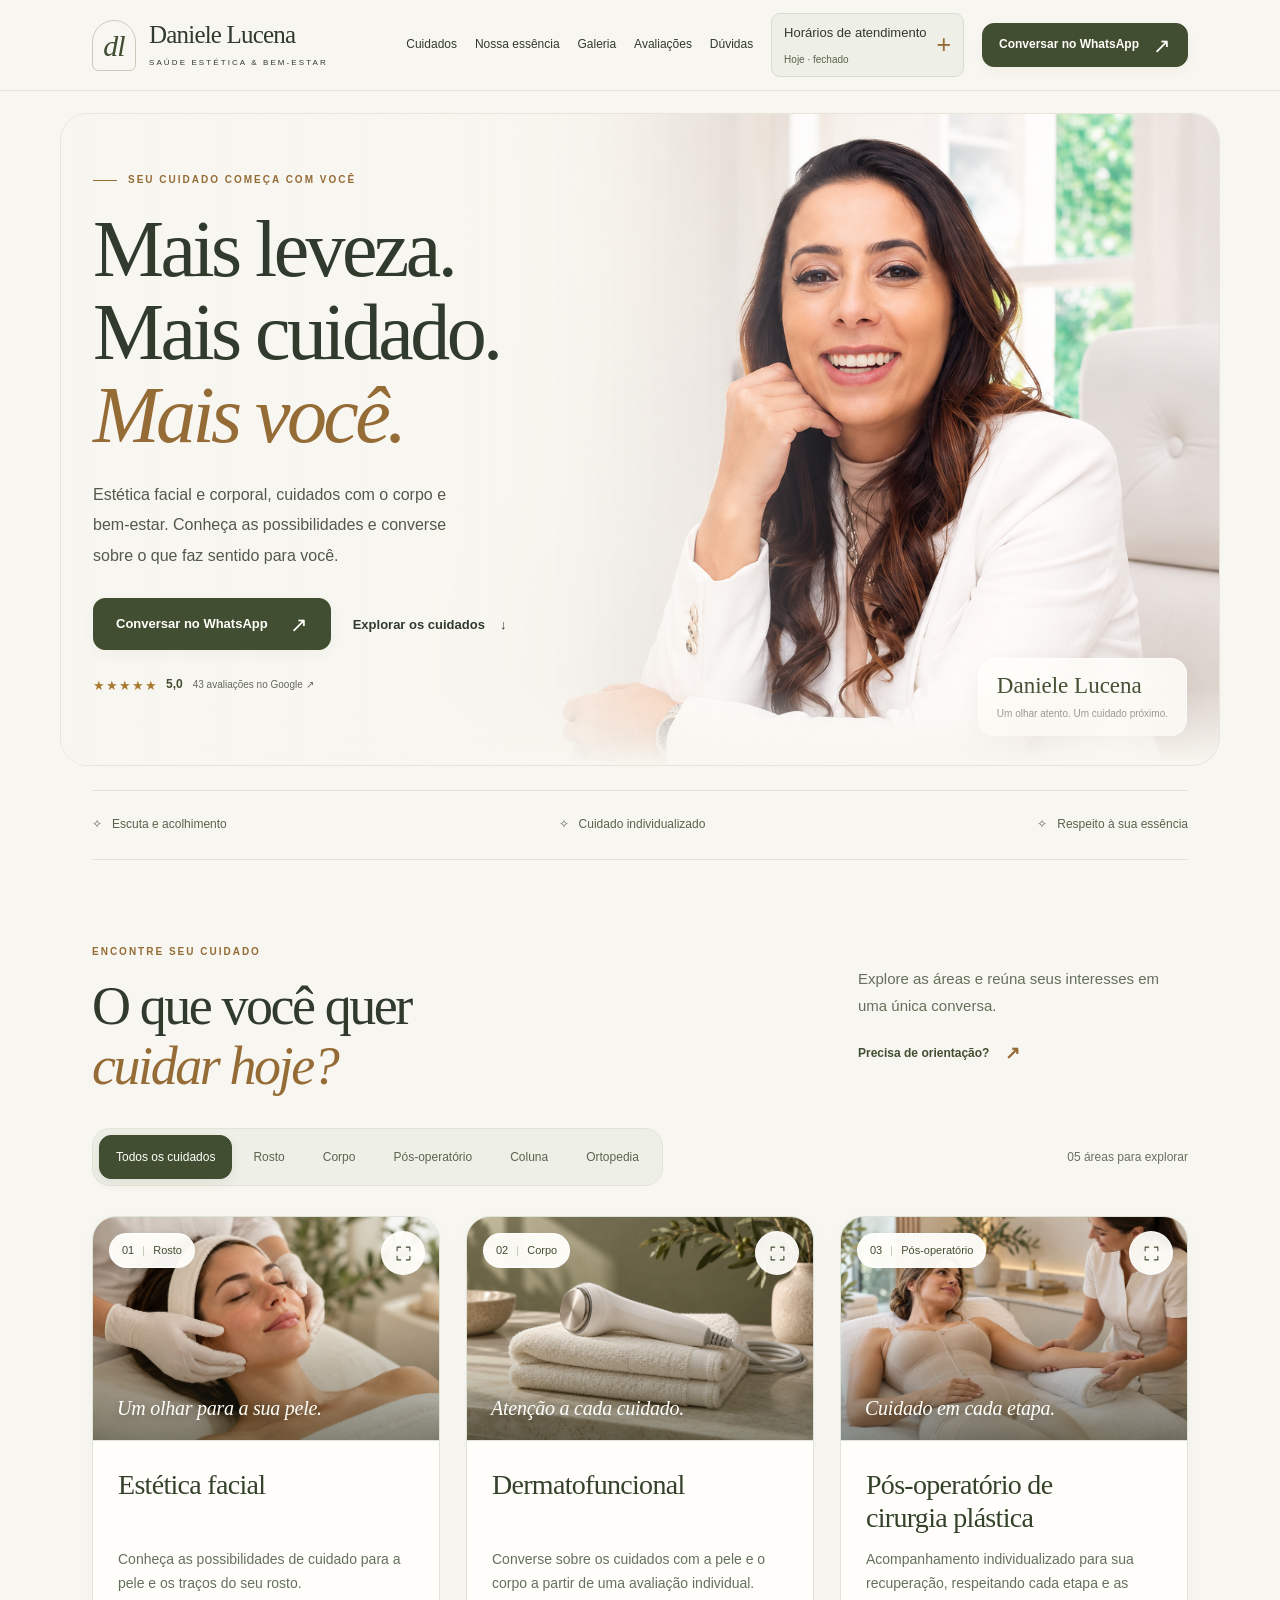
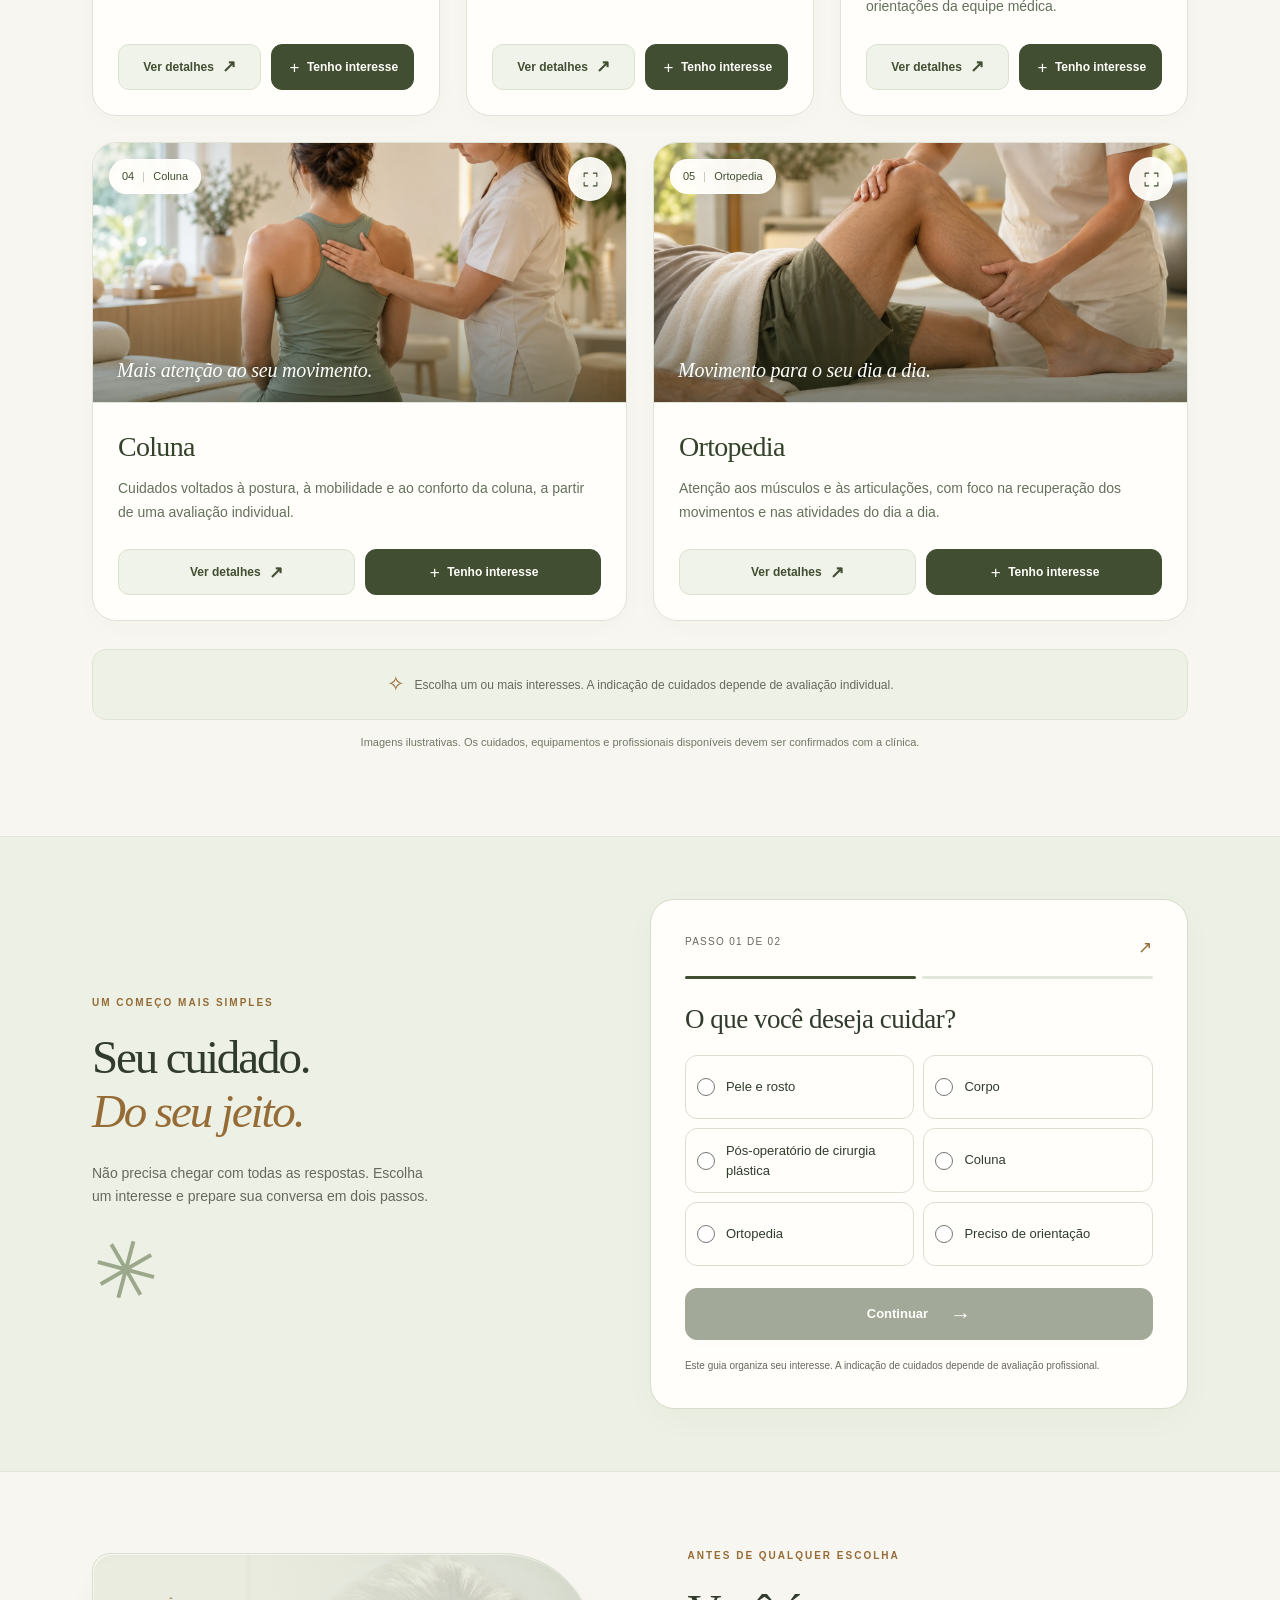
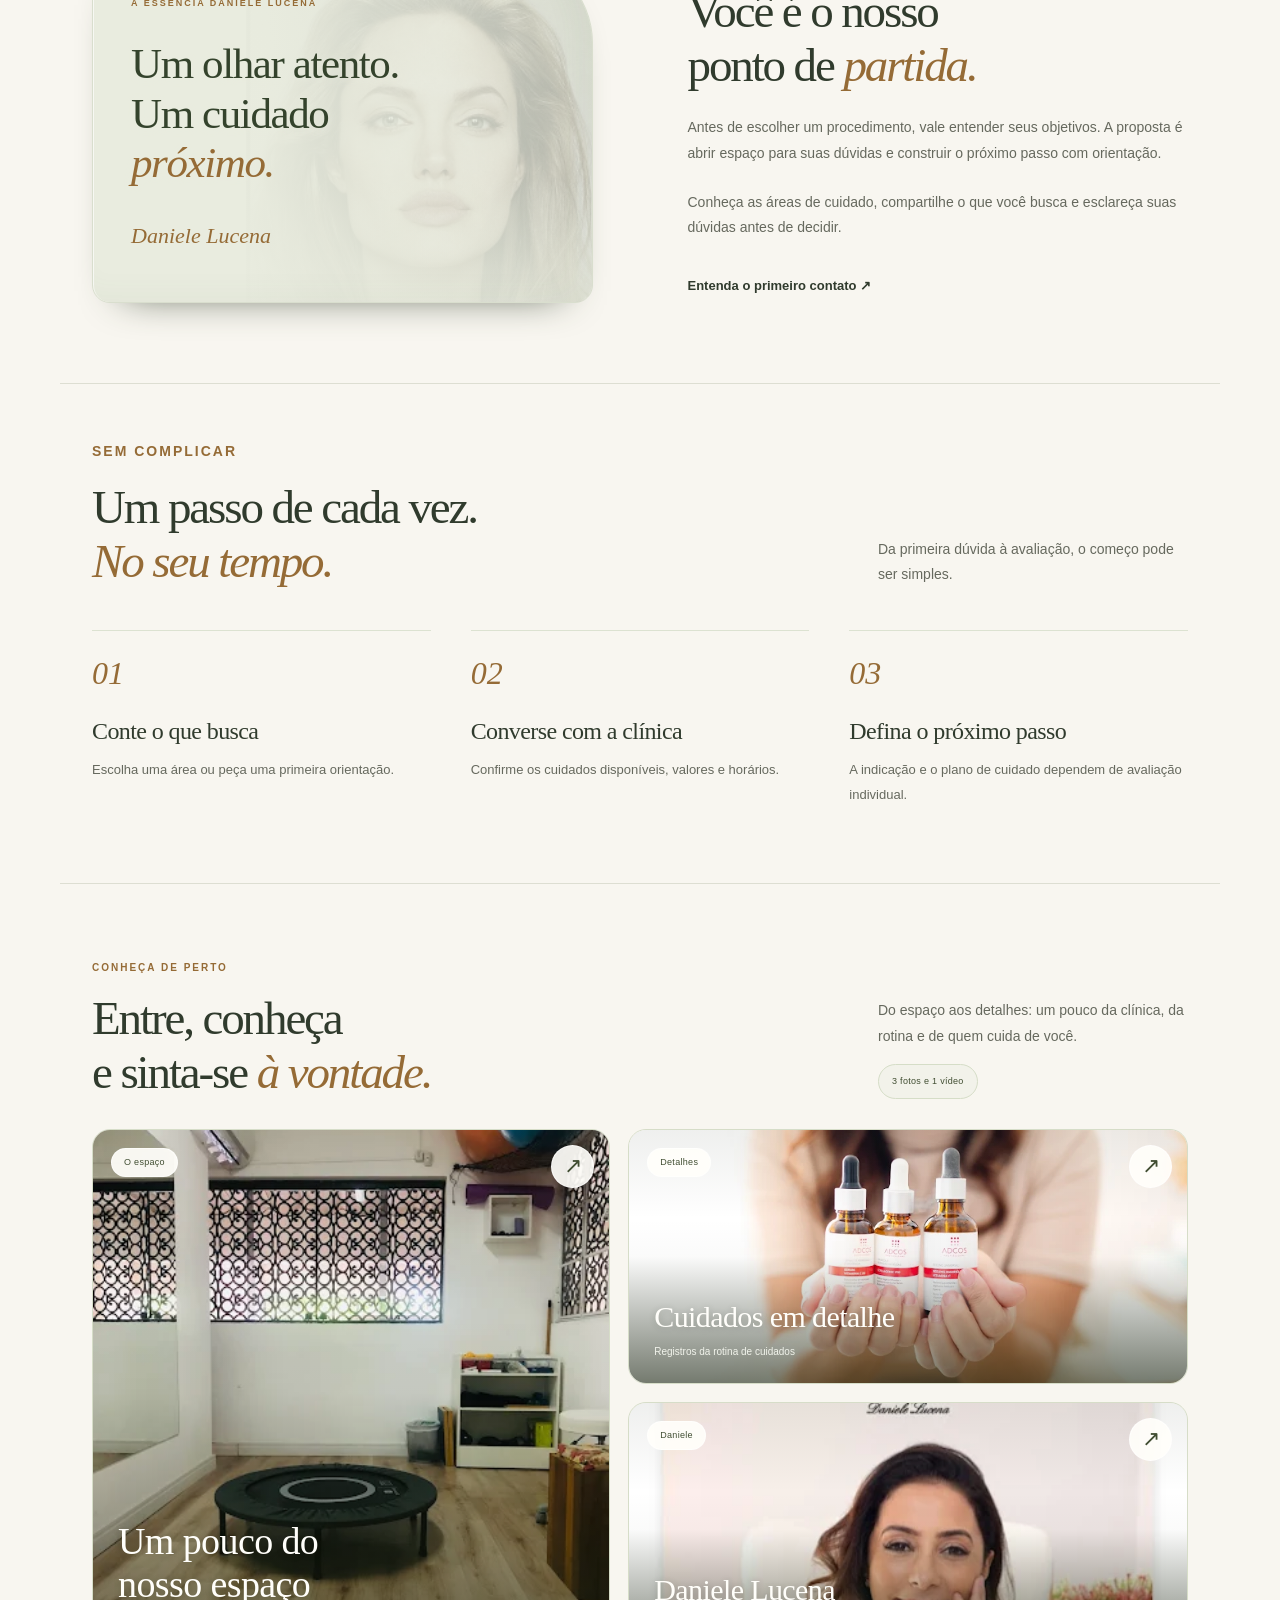
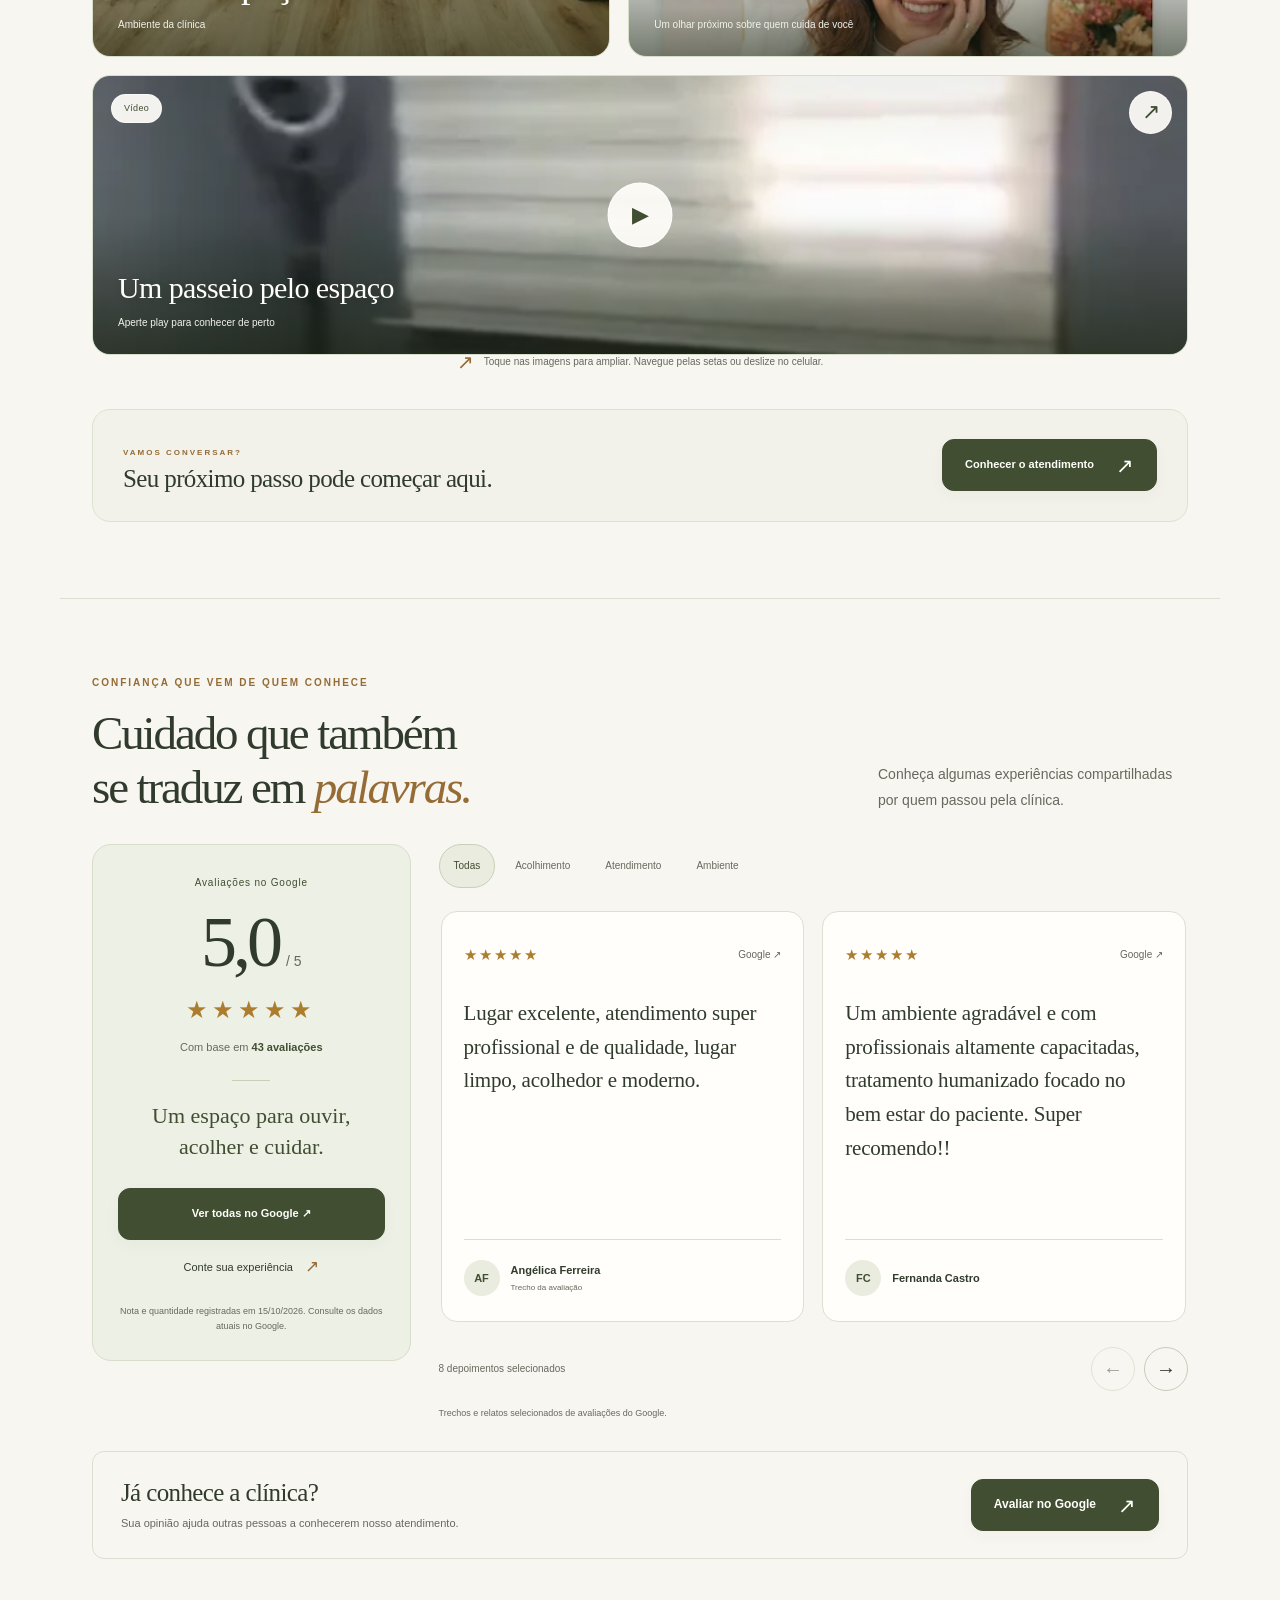
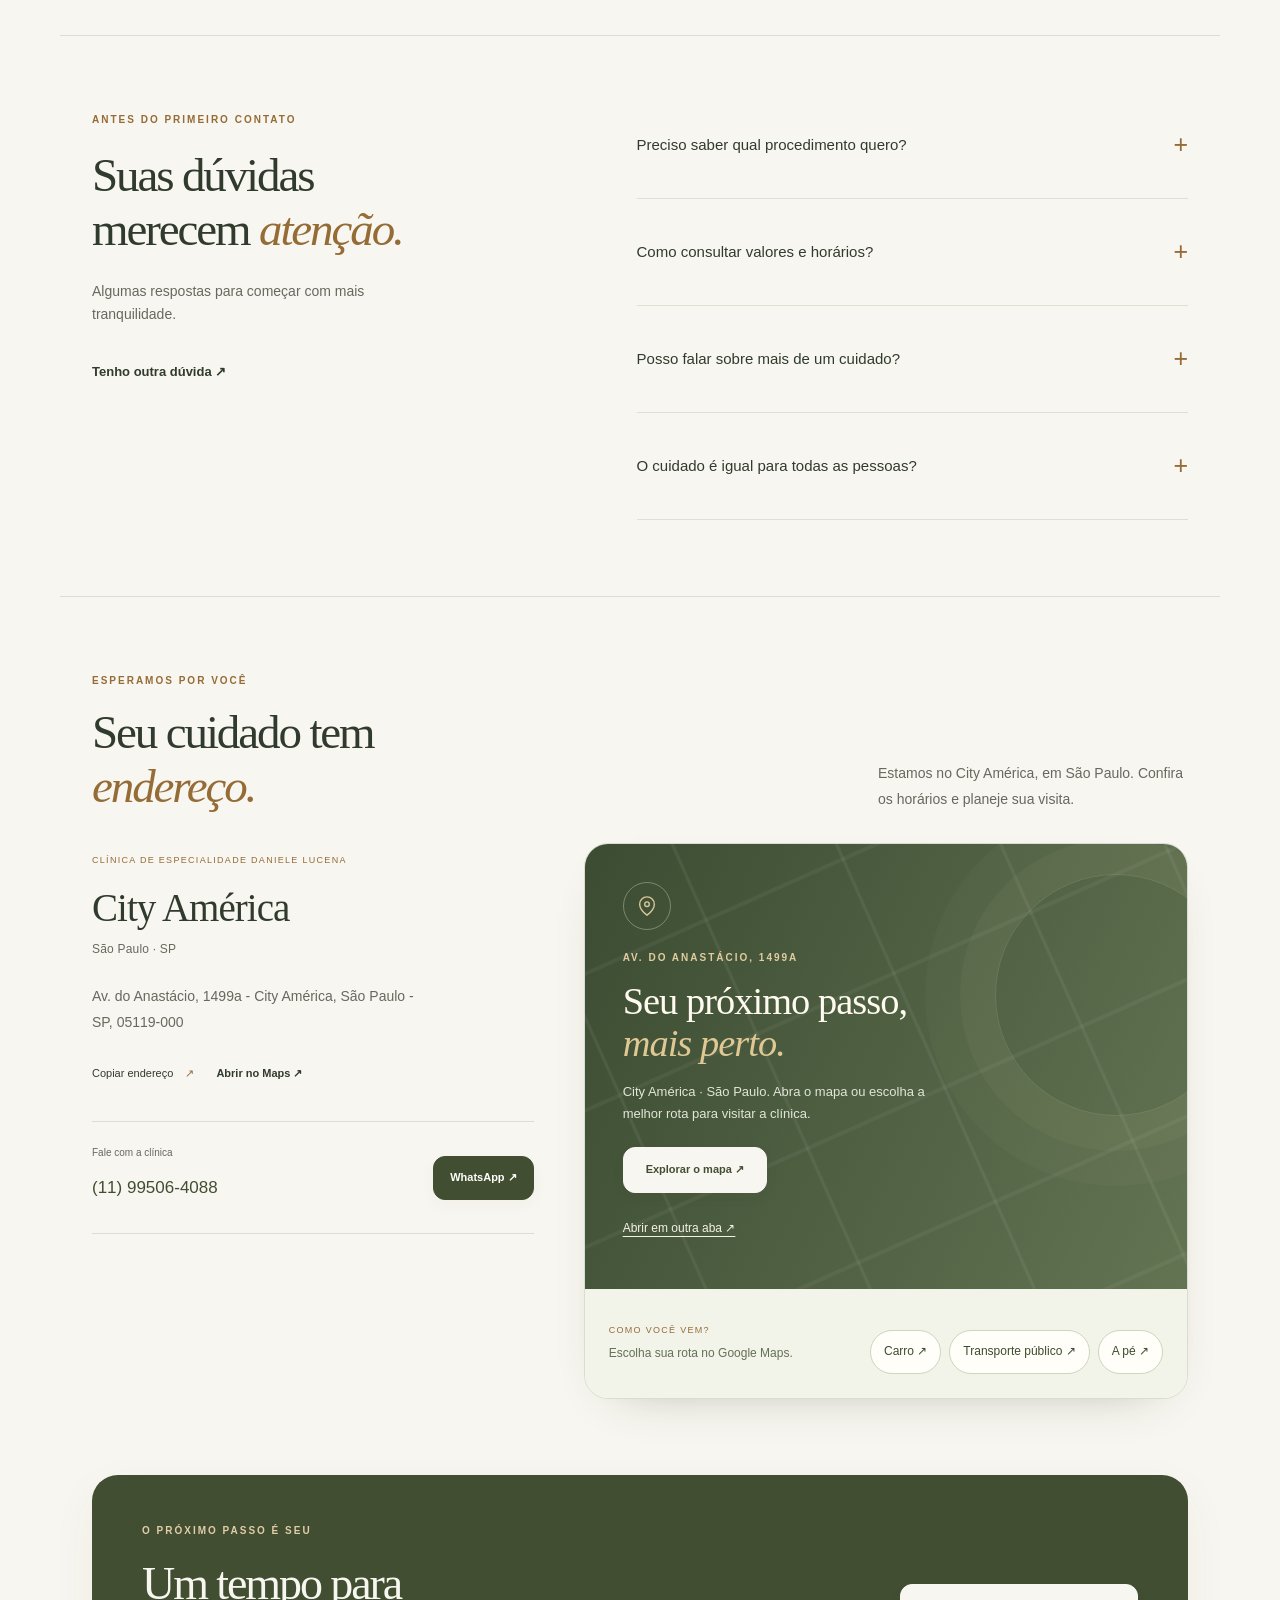
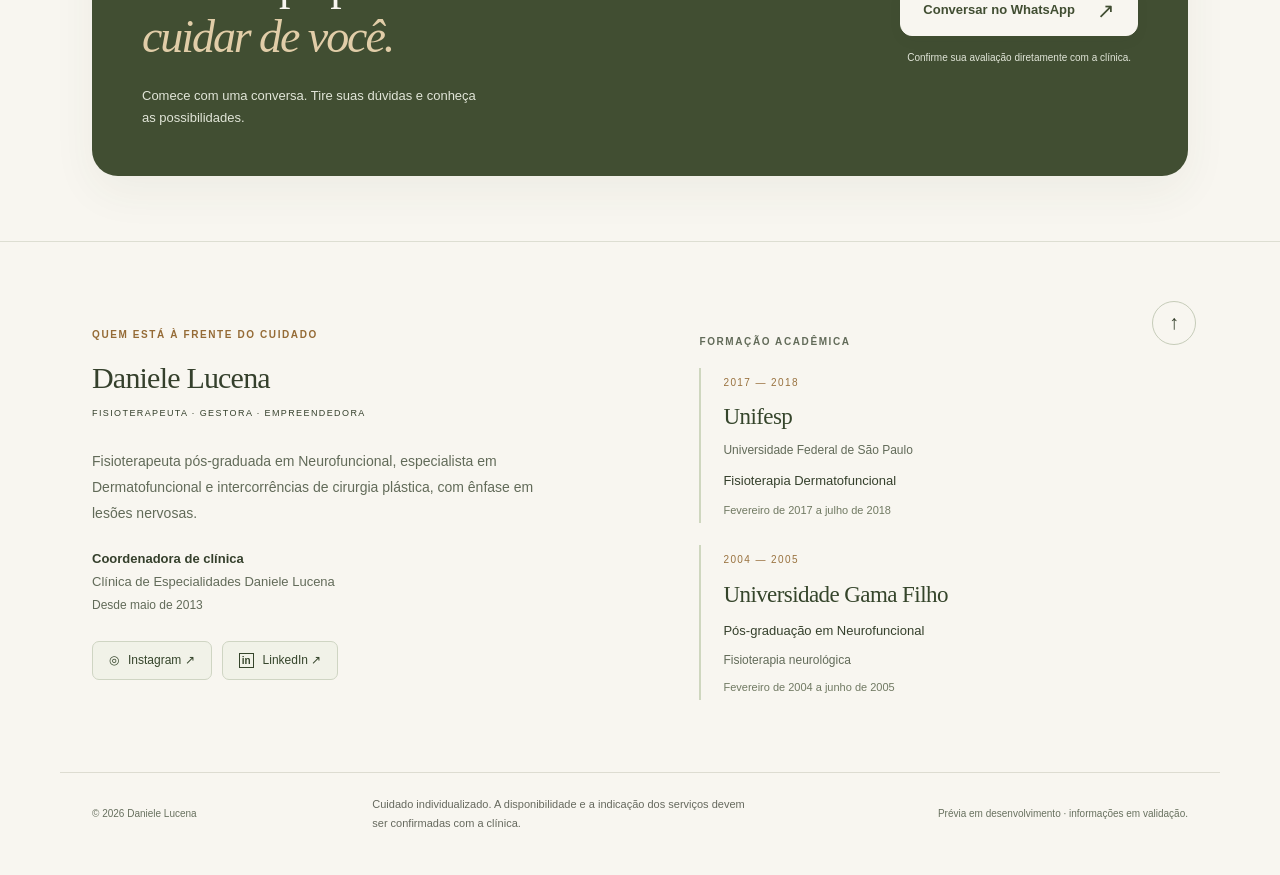
==== commit 223353af: "Atualiza cuidados e melhora o visual da clinica" ====
--- a/index.html
+++ b/index.html
@@ -4,10 +4,10 @@
 <head>
 <meta charset="utf-8"/><meta content="width=device-width,initial-scale=1" name="viewport"/><meta content="#414e32" name="theme-color"/>
 <title>Daniele Lucena | Mais cuidado. Mais você.</title>
-<meta content="Explore os cuidados da Clínica Daniele Lucena: estética facial, dermatofuncional e saúde integrativa. Prepare seu primeiro contato." name="description"/>
+<meta content="Conheça os cuidados da Clínica Daniele Lucena: estética facial, dermatofuncional, pós-operatório de cirurgia plástica, coluna e ortopedia." name="description"/>
 <meta content="Daniele Lucena | Mais cuidado. Mais você." property="og:title"/><meta content="Conheça as áreas de cuidado e prepare sua conversa com a clínica." property="og:description"/><meta content="website" property="og:type"/><meta content="pt_BR" property="og:locale"/>
 <link href="assets/favicon.svg" rel="icon"/><link href="css/styles.css" rel="stylesheet"/><link href="css/hero-photo.css" rel="stylesheet"/><link href="css/care-v3.css" rel="stylesheet"/><link href="css/profile-v4.css" rel="stylesheet"/><link href="css/gallery-v5.css" rel="stylesheet"/><script defer="" src="js/config.js"></script><script defer="" src="js/clinic-profile-v4.js"></script><script defer="" src="js/gallery-data-v5.js"></script><script defer="" src="js/main.js"></script><script defer="" src="js/care-v3.js"></script><script defer="" src="js/profile-v4.js"></script><script defer="" src="js/gallery-v5.js"></script>
-<link href="css/refinamentos-v6.css" rel="stylesheet"/><script defer="" src="js/refinamentos-v6.js"></script></head>
+<link href="css/refinamentos-v6.css" rel="stylesheet"/><script defer="" src="js/refinamentos-v6.js"></script><link href="css/visual-v8.css?v=8" rel="stylesheet"/></head>
 <body>
 <a class="skip-link" href="#conteudo">Pular para o conteúdo</a>
 <header><div class="wrap nav">
@@ -17,7 +17,7 @@
 </div></header>
 <main id="conteudo">
 <section aria-labelledby="heroTitle" class="hero hero-photo wrap" id="inicio">
-<div class="hero-copy"><p class="eyebrow">Seu cuidado começa com você</p><h1 id="heroTitle">Mais leveza.<br/>Mais cuidado.<br/><em>Mais você.</em></h1><p class="lead">Estética facial, cuidados com o corpo e bem-estar. Conheça as possibilidades e converse sobre o que faz sentido para você.</p><div class="actions"><button class="btn" data-contact="" type="button"><span data-contact-label="">Preparar contato</span><span aria-hidden="true">↗</span></button><a class="text-link" href="#cuidados">Explorar os cuidados <span aria-hidden="true">↓</span></a></div><a aria-label="Ver avaliações da clínica: nota 5,0 em 43 avaliações, registrada em 15 de outubro de 2026" class="hero-reputation" href="#avaliacoes"><span aria-hidden="true">★★★★★</span><b>5,0</b><span>43 avaliações no Google ↗</span></a></div>
+<div class="hero-copy"><p class="eyebrow">Seu cuidado começa com você</p><h1 id="heroTitle">Mais leveza.<br/>Mais cuidado.<br/><em>Mais você.</em></h1><p class="lead">Estética facial e corporal, cuidados com o corpo e bem-estar. Conheça as possibilidades e converse sobre o que faz sentido para você.</p><div class="actions"><button class="btn" data-contact="" type="button"><span data-contact-label="">Preparar contato</span><span aria-hidden="true">↗</span></button><a class="text-link" href="#cuidados">Explorar os cuidados <span aria-hidden="true">↓</span></a></div><a aria-label="Ver avaliações da clínica: nota 5,0 em 43 avaliações, registrada em 15 de outubro de 2026" class="hero-reputation" href="#avaliacoes"><span aria-hidden="true">★★★★★</span><b>5,0</b><span>43 avaliações no Google ↗</span></a></div>
 <figure class="hero-visual"><div aria-label="Daniele Lucena sentada à mesa, sorrindo, com blazer branco" class="portrait hero-background" role="img"><img alt="" decoding="async" fetchpriority="high" height="1024" id="heroPhoto" src="assets/images/daniele-hero-v2.png" width="1536"/></div><figcaption><strong>Daniele Lucena</strong><span>Um olhar atento. Um cuidado próximo.</span></figcaption></figure>
 </section>
 <div class="wrap"><div class="values"><span>✧   Escuta e acolhimento</span><span>✧   Cuidado individualizado</span><span>✧   Respeito à sua essência</span></div></div>
@@ -31,10 +31,12 @@
 <button aria-pressed="true" data-filter="all" type="button">Todos os cuidados</button>
 <button aria-pressed="false" data-filter="facial" type="button">Rosto</button>
 <button aria-pressed="false" data-filter="corporal" type="button">Corpo</button>
-<button aria-pressed="false" data-filter="bemestar" type="button">Bem-estar</button>
-</div><span aria-hidden="true" class="care-result-count" id="careResultCount">03 áreas para explorar</span>
+<button aria-pressed="false" data-filter="posoperatorio" type="button">Pós-operatório</button>
+<button aria-pressed="false" data-filter="coluna" type="button">Coluna</button>
+<button aria-pressed="false" data-filter="ortopedia" type="button">Ortopedia</button>
+</div><span aria-hidden="true" class="care-result-count" id="careResultCount">05 áreas para explorar</span>
 </div>
-<p class="sr-only" id="filterStatus" role="status">3 áreas disponíveis.</p>
+<p class="sr-only" id="filterStatus" role="status">5 áreas disponíveis.</p>
 <div class="cards care-grid">
 <article class="card care-card reveal" data-category="facial">
 <div class="card-pic care-photo">
@@ -58,15 +60,37 @@
 <div class="care-actions"><button aria-label="Conhecer dermatofuncional" class="card-link" data-service="corporal" type="button">Ver detalhes <span aria-hidden="true">↗</span></button><button aria-label="Adicionar dermatofuncional aos interesses" aria-pressed="false" class="care-select" data-care-select="corporal" type="button"><span aria-hidden="true" class="care-select-icon">+</span><span class="care-select-label">Tenho interesse</span></button></div>
 </div>
 </article>
-<article class="card care-card reveal" data-category="bemestar">
+<article class="card care-card reveal" data-category="posoperatorio">
 <div class="card-pic care-photo">
-<img alt="Imagem ilustrativa de água, infusão e alimentos frescos em tons naturais" class="care-image" decoding="async" height="1024" loading="lazy" src="assets/images/cuidado-bemestar-v3.png" width="1536"/>
-<span class="care-category">03 <i aria-hidden="true"></i> Bem-estar</span>
-<button aria-label="Ampliar imagem ilustrativa de bem-estar" class="care-zoom" data-care-zoom="bemestar" type="button"><svg aria-hidden="true" viewbox="0 0 24 24"><path d="M8 3H3v5m13-5h5v5M3 16v5h5m13-5v5h-5"></path></svg></button>
-<span aria-hidden="true" class="care-photo-caption">Mais espaço para você.</span>
+<img alt="Imagem ilustrativa de acolhimento durante o pós-operatório, com paciente e fisioterapeuta em um ambiente tranquilo" class="care-image" decoding="async" height="1024" loading="lazy" src="assets/images/cuidado-posoperatorio-v7.webp" width="1536"/>
+<span class="care-category">03 <i aria-hidden="true"></i> Pós-operatório</span>
+<button aria-label="Ampliar imagem ilustrativa de Pós-operatório de cirurgia plástica" class="care-zoom" data-care-zoom="posoperatorio" type="button"><svg aria-hidden="true" viewBox="0 0 24 24"><path d="M8 3H3v5m13-5h5v5M3 16v5h5m13-5v5h-5"></path></svg></button>
+<span aria-hidden="true" class="care-photo-caption">Cuidado em cada etapa.</span>
 </div>
-<div class="card-body"><p class="care-overline">Um olhar para o conjunto</p><h3>Saúde integrativa</h3><p>Comece uma conversa sobre bem-estar, rotina e uma visão integrada do cuidado.</p><span class="care-tag">Rotina e bem-estar</span>
-<div class="care-actions"><button aria-label="Conhecer saúde integrativa" class="card-link" data-service="bemestar" type="button">Ver detalhes <span aria-hidden="true">↗</span></button><button aria-label="Adicionar saúde integrativa aos interesses" aria-pressed="false" class="care-select" data-care-select="bemestar" type="button"><span aria-hidden="true" class="care-select-icon">+</span><span class="care-select-label">Tenho interesse</span></button></div>
+<div class="card-body"><p class="care-overline">Seu tempo de recuperação</p><h3>Pós-operatório de cirurgia plástica</h3><p>Acompanhamento individualizado para sua recuperação, respeitando cada etapa e as orientações da equipe médica.</p><span class="care-tag">Recuperação e acolhimento</span>
+<div class="care-actions"><button aria-label="Conhecer Pós-operatório de cirurgia plástica" class="card-link" data-service="posoperatorio" type="button">Ver detalhes <span aria-hidden="true">↗</span></button><button aria-label="Adicionar Pós-operatório de cirurgia plástica aos interesses" aria-pressed="false" class="care-select" data-care-select="posoperatorio" type="button"><span aria-hidden="true" class="care-select-icon">+</span><span class="care-select-label">Tenho interesse</span></button></div>
+</div>
+</article>
+<article class="card care-card reveal" data-category="coluna">
+<div class="card-pic care-photo">
+<img alt="Imagem ilustrativa de fisioterapeuta orientando a postura de uma paciente sentada" class="care-image" decoding="async" height="1024" loading="lazy" src="assets/images/cuidado-coluna-v7.webp" width="1536"/>
+<span class="care-category">04 <i aria-hidden="true"></i> Coluna</span>
+<button aria-label="Ampliar imagem ilustrativa de Coluna" class="care-zoom" data-care-zoom="coluna" type="button"><svg aria-hidden="true" viewBox="0 0 24 24"><path d="M8 3H3v5m13-5h5v5M3 16v5h5m13-5v5h-5"></path></svg></button>
+<span aria-hidden="true" class="care-photo-caption">Mais atenção ao seu movimento.</span>
+</div>
+<div class="card-body"><p class="care-overline">Atenção à sua postura</p><h3>Coluna</h3><p>Cuidados voltados à postura, à mobilidade e ao conforto da coluna, a partir de uma avaliação individual.</p><span class="care-tag">Postura e mobilidade</span>
+<div class="care-actions"><button aria-label="Conhecer Coluna" class="card-link" data-service="coluna" type="button">Ver detalhes <span aria-hidden="true">↗</span></button><button aria-label="Adicionar Coluna aos interesses" aria-pressed="false" class="care-select" data-care-select="coluna" type="button"><span aria-hidden="true" class="care-select-icon">+</span><span class="care-select-label">Tenho interesse</span></button></div>
+</div>
+</article>
+<article class="card care-card reveal" data-category="ortopedia">
+<div class="card-pic care-photo">
+<img alt="Imagem ilustrativa de avaliação da mobilidade do joelho durante um atendimento de fisioterapia" class="care-image" decoding="async" height="1024" loading="lazy" src="assets/images/cuidado-ortopedia-v7.webp" width="1536"/>
+<span class="care-category">05 <i aria-hidden="true"></i> Ortopedia</span>
+<button aria-label="Ampliar imagem ilustrativa de Ortopedia" class="care-zoom" data-care-zoom="ortopedia" type="button"><svg aria-hidden="true" viewBox="0 0 24 24"><path d="M8 3H3v5m13-5h5v5M3 16v5h5m13-5v5h-5"></path></svg></button>
+<span aria-hidden="true" class="care-photo-caption">Movimento para o seu dia a dia.</span>
+</div>
+<div class="card-body"><p class="care-overline">Cuidado para seus movimentos</p><h3>Ortopedia</h3><p>Atenção aos músculos e às articulações, com foco na recuperação dos movimentos e nas atividades do dia a dia.</p><span class="care-tag">Fisioterapia ortopédica</span>
+<div class="care-actions"><button aria-label="Conhecer Ortopedia" class="card-link" data-service="ortopedia" type="button">Ver detalhes <span aria-hidden="true">↗</span></button><button aria-label="Adicionar Ortopedia aos interesses" aria-pressed="false" class="care-select" data-care-select="ortopedia" type="button"><span aria-hidden="true" class="care-select-icon">+</span><span class="care-select-label">Tenho interesse</span></button></div>
 </div>
 </article>
 </div>
@@ -81,7 +105,7 @@
 <section aria-labelledby="finderTitle" class="finder" id="seu-cuidado"><div class="wrap finder-grid">
 <div class="reveal"><p class="eyebrow">Um começo mais simples</p><h2 id="finderTitle">Seu cuidado.<br/><em>Do seu jeito.</em></h2><p>Não precisa chegar com todas as respostas. Escolha um interesse e prepare sua conversa em dois passos.</p><span aria-hidden="true" class="flower">✳</span></div>
 <form class="finder-panel reveal" id="interestForm"><div class="step-label"><span id="stepLabel">Passo 01 de 02</span><span aria-hidden="true">↗</span></div><div aria-hidden="true" class="progress"><span class="active"></span><span></span></div>
-<fieldset id="stepOne"><legend>O que você deseja cuidar?</legend><div class="choices"><label><input name="interest" type="radio" value="Estética facial"/><span>Pele e rosto</span></label><label><input name="interest" type="radio" value="Dermatofuncional"/><span>Corpo</span></label><label><input name="interest" type="radio" value="Saúde integrativa"/><span>Bem-estar</span></label><label><input name="interest" type="radio" value="Uma primeira orientação"/><span>Preciso de orientação</span></label></div><button class="btn full" disabled="" id="nextStep" type="button">Continuar <span aria-hidden="true">→</span></button></fieldset>
+<fieldset id="stepOne"><legend>O que você deseja cuidar?</legend><div class="choices"><label><input name="interest" type="radio" value="Estética facial"/><span>Pele e rosto</span></label><label><input name="interest" type="radio" value="Dermatofuncional"/><span>Corpo</span></label><label><input name="interest" type="radio" value="Pós-operatório de cirurgia plástica"/><span>Pós-operatório de cirurgia plástica</span></label><label><input name="interest" type="radio" value="Coluna"/><span>Coluna</span></label><label><input name="interest" type="radio" value="Ortopedia"/><span>Ortopedia</span></label><label><input name="interest" type="radio" value="Uma primeira orientação"/><span>Preciso de orientação</span></label></div><button class="btn full" disabled="" id="nextStep" type="button">Continuar <span aria-hidden="true">→</span></button></fieldset>
 <fieldset hidden="" id="stepTwo"><legend id="goalLegend" tabindex="-1">Como podemos começar?</legend><p class="selection-note" id="chosenInterest"></p><div class="choices stacked"><label><input name="goal" type="radio" value="Conhecer as possibilidades"/><span>Conhecer as possibilidades</span></label><label><input name="goal" type="radio" value="Consultar avaliação e horários"/><span>Consultar avaliação e horários</span></label></div><div class="finder-actions"><button class="text-button" id="backStep" type="button">← Voltar</button><button class="btn" disabled="" id="finishFinder" type="submit">Preparar mensagem ↗</button></div></fieldset>
 <p class="fine-print">Este guia organiza seu interesse. A indicação de cuidados depende de avaliação profissional.</p></form></div></section>
 <section aria-labelledby="aboutTitle" class="wrap section about" id="essencia"><div class="essence-card reveal essence-depth"><img alt="" aria-hidden="true" class="essence-reference" decoding="async" loading="lazy" src="assets/images/referencia-estetica-v6.png"/><p class="eyebrow">A essência Daniele Lucena</p><p class="essence-quote">Um olhar atento.<br/>Um cuidado<br/><em>próximo.</em></p><span class="signature">Daniele Lucena</span></div><div class="about-copy reveal"><p class="eyebrow">Antes de qualquer escolha</p><h2 id="aboutTitle">Você é o nosso<br/>ponto de <em>partida.</em></h2><p id="ownerBio">Antes de escolher um procedimento, vale entender seus objetivos. A proposta é abrir espaço para suas dúvidas e construir o próximo passo com orientação.</p><p>Conheça as áreas de cuidado, compartilhe o que você busca e esclareça suas dúvidas antes de decidir.</p><a class="text-link" href="#como-funciona">Entenda o primeiro contato ↗</a></div></section>
@@ -119,7 +143,7 @@
 <footer><div class="wrap career-footer"><div class="career-intro"><p class="eyebrow">Quem está à frente do cuidado</p><a class="brand" href="#inicio">Daniele Lucena<small>Fisioterapeuta · Gestora · Empreendedora</small></a><p class="career-bio">Fisioterapeuta pós-graduada em Neurofuncional, especialista em Dermatofuncional e intercorrências de cirurgia plástica, com ênfase em lesões nervosas.</p><p class="career-role"><strong>Coordenadora de clínica</strong><br/>Clínica de Especialidades Daniele Lucena<br/><span>Desde maio de 2013</span></p><div aria-label="Redes sociais" class="social-links"><a aria-label="Instagram da clínica (abre em nova aba)" href="https://www.instagram.com/clinica_daniele_lucena/" rel="noopener noreferrer" target="_blank"><span aria-hidden="true">◎</span> Instagram ↗</a><a aria-label="LinkedIn de Daniele Lucena (abre em nova aba)" href="https://www.linkedin.com/in/daniele-lucena-1a482b170/" rel="noopener noreferrer" target="_blank"><span aria-hidden="true" class="linkedin-mark">in</span> LinkedIn ↗</a></div></div><div class="career-education"><p class="eyebrow">Formação acadêmica</p><ol><li><span class="education-period">2017 — 2018</span><h3>Unifesp</h3><p>Universidade Federal de São Paulo</p><strong>Fisioterapia Dermatofuncional</strong><small>Fevereiro de 2017 a julho de 2018</small></li><li><span class="education-period">2004 — 2005</span><h3>Universidade Gama Filho</h3><strong>Pós-graduação em Neurofuncional</strong><p>Fisioterapia neurológica</p><small>Fevereiro de 2004 a junho de 2005</small></li></ol></div><a aria-label="Voltar ao início" class="icon-button footer-top" href="#inicio">↑</a></div><div class="wrap footer-bottom"><span>© <span id="year">2026</span> Daniele Lucena</span><p>Cuidado individualizado. A disponibilidade e a indicação dos serviços devem ser confirmadas com a clínica.</p><span id="previewNote">Prévia em desenvolvimento · informações em validação.</span></div></footer>
 <div class="mobile-cta"><button class="btn full" data-contact="" type="button"><span data-contact-label="">Preparar contato</span><span aria-hidden="true">↗</span></button></div>
 <dialog aria-describedby="serviceDescription" aria-labelledby="serviceTitle" id="serviceDialog"><button aria-label="Fechar detalhes" class="close" data-close="" type="button">×</button><p class="eyebrow" id="serviceEyebrow">Conheça o cuidado</p><h2 id="serviceTitle"></h2><p id="serviceDescription"></p><h3 class="dialog-subtitle">Você pode conversar sobre</h3><ul class="detail-list" id="serviceTopics"></ul><p class="dialog-note">A disponibilidade dos cuidados e sua indicação dependem de confirmação com a clínica e avaliação individual.</p><button class="btn full" id="serviceContact" type="button">Conversar sobre este cuidado ↗</button></dialog>
-<dialog aria-describedby="contactIntro" aria-labelledby="contactDialogTitle" id="contactDialog"><button aria-label="Fechar contato" class="close" data-close="" type="button">×</button><p class="eyebrow">Seu primeiro passo</p><h2 id="contactDialogTitle">Vamos começar<br/><em>uma conversa?</em></h2><p id="contactIntro"></p><label for="subject">Sobre o que você quer conversar?</label><select id="subject"><option>Uma primeira orientação</option><option>Estética facial</option><option>Dermatofuncional</option><option>Saúde integrativa</option></select><label for="message">Sua mensagem <small>Você pode editar</small></label><textarea id="message" maxlength="1500" rows="5"></textarea><a class="btn full" hidden="" id="whatsappLink" rel="noopener noreferrer" target="_blank">Continuar no WhatsApp ↗</a><button class="btn full" id="copyMessage" type="button">Copiar minha mensagem</button><p class="status" id="contactStatus" role="status"></p></dialog>
+<dialog aria-describedby="contactIntro" aria-labelledby="contactDialogTitle" id="contactDialog"><button aria-label="Fechar contato" class="close" data-close="" type="button">×</button><p class="eyebrow">Seu primeiro passo</p><h2 id="contactDialogTitle">Vamos começar<br/><em>uma conversa?</em></h2><p id="contactIntro"></p><label for="subject">Sobre o que você quer conversar?</label><select id="subject"><option>Uma primeira orientação</option><option>Estética facial</option><option>Dermatofuncional</option><option>Pós-operatório de cirurgia plástica</option><option>Coluna</option><option>Ortopedia</option></select><label for="message">Sua mensagem <small>Você pode editar</small></label><textarea id="message" maxlength="1500" rows="5"></textarea><a class="btn full" hidden="" id="whatsappLink" rel="noopener noreferrer" target="_blank">Continuar no WhatsApp ↗</a><button class="btn full" id="copyMessage" type="button">Copiar minha mensagem</button><p class="status" id="contactStatus" role="status"></p></dialog>
 <dialog aria-describedby="galleryCaption" aria-labelledby="galleryDialogTitle" class="gallery-dialog clinic-gallery-dialog" id="galleryDialog"><button aria-label="Fechar galeria" class="close" data-close="" type="button">×</button><div class="gallery-dialog-heading"><span class="eyebrow" id="galleryDialogCategory">De perto</span><h2 id="galleryDialogTitle"></h2></div><div class="gallery-stage" id="galleryStage"><img alt="" id="galleryImage"/><video controls="" hidden="" id="galleryVideo" playsinline="" preload="none"></video></div><div class="gallery-footer"><button aria-label="Registro anterior" class="icon-button" id="previousPhoto" type="button">←</button><div><p aria-live="polite" id="galleryCaption"></p><p class="gallery-keyboard-note">Use as setas do teclado ou deslize para navegar.</p></div><button aria-label="Próximo registro" class="icon-button" id="nextPhoto" type="button">→</button></div><div aria-label="Escolher registro" class="gallery-thumbs" id="galleryThumbnails" role="group"></div><p class="gallery-load-status" id="galleryLoadStatus" role="status"></p></dialog>
 <dialog aria-labelledby="carePhotoTitle" class="care-photo-dialog" id="carePhotoDialog"><button aria-label="Fechar imagem ampliada" class="close" data-close="" type="button">×</button><img alt="" id="carePhotoFull"/><div class="care-photo-dialog-caption"><h2 id="carePhotoTitle"></h2><p>Imagem ilustrativa da área de cuidado.</p></div></dialog>
 <noscript><p class="noscript-note">Ative o JavaScript para usar os filtros e preparar sua mensagem. As áreas e dúvidas continuam disponíveis nesta página.</p></noscript>
--- a/css/care-v3.css
+++ b/css/care-v3.css
@@ -3,7 +3,7 @@
 .care-intro > p { font-size: 14px; line-height: 1.85; }
 .care-help { display: inline-flex; align-items: center; gap: 16px; min-height: 44px; margin-top: 10px; color: var(--olive); font-size: 11px; font-weight: 600; }
 .care-help > span { color: var(--gold); font-size: 18px; }
-.care-toolbar { display: flex; align-items: center; justify-content: space-between; gap: 20px; margin: 5px 0 28px; }
+.care-toolbar { display: flex; flex-wrap: wrap; align-items: center; justify-content: space-between; gap: 14px 20px; margin: 5px 0 28px; }
 .care-toolbar .filters { margin: 0; padding: 4px; border: 1px solid #e1e3d8; border-radius: 30px; background: #eeeee680; gap: 3px; }
 .care-toolbar .filters button { min-height: 42px; font-size: 11px; padding: 10px 16px; }
 .care-toolbar .filters button[aria-pressed=true] { background: var(--white); border-color: #c9cfbd; box-shadow: 0 2px 5px #30392a06; }
@@ -21,7 +21,7 @@
 .care-photo > .care-photo-caption { position: absolute; top: auto; bottom: 19px; left: 23px; right: 18px; z-index: 2; border: 0; border-radius: 0; padding: 0; background: transparent; color: #fffefa; font: italic 19px/1.3 Georgia,serif; letter-spacing: -.3px; text-shadow: 0 1px 6px #17201240; }
 .care-section .card-body { padding: 26px 24px 22px; }
 .care-section p.care-overline { margin: 0 0 12px; color: var(--gold); text-transform: uppercase; font-size: 8px; line-height: 1.5; letter-spacing: 1.2px; font-weight: 600; flex: 0; }
-.care-section .card-body h3 { font-size: 27px; letter-spacing: -.7px; overflow-wrap: normal; }
+.care-section .card-body h3 { font-size: 27px; letter-spacing: -.7px; overflow-wrap: normal; text-wrap: balance; }
 .care-section .card-body > p:not(.care-overline) { margin: 14px 0 18px; font-size: 12px; line-height: 1.9; flex: 1; }
 .care-tag { display: inline-flex; align-items: center; width: fit-content; font-size: 9px; color: #626b54; border: 1px solid #e0e4d5; border-radius: 4px; padding: 4px 8px; background: #f2f4ec; }
 .care-actions { margin-top: 22px; padding-top: 15px; border-top: 1px solid var(--line); display: flex; align-items: center; justify-content: space-between; gap: 10px; }
@@ -35,8 +35,9 @@
 .care-selection h3 { font-size: 26px; margin-bottom: 14px; }
 .care-selected-list { display: flex; flex-wrap: wrap; gap: 7px; list-style: none; padding: 0; margin: 0; }
 .care-selected-list li { display: flex; align-items: center; gap: 6px; border: 1px solid #e1e5d84d; border-radius: 30px; padding-left: 12px; background: #ffffff08; }
-.care-selected-list li > span { font-size: 10px; }
-.care-remove { width: 44px; height: 44px; display: grid; place-items: center; padding: 0; border: 0; background: transparent; color: var(--paper); font-size: 21px; border-radius: 50%; }
+.care-selected-list li { max-width: 100%; }
+.care-selected-list li > span { font-size: 10px; min-width: 0; }
+.care-remove { width: 44px; height: 44px; flex-shrink: 0; display: grid; place-items: center; padding: 0; border: 0; background: transparent; color: var(--paper); font-size: 21px; border-radius: 50%; }
 .care-selection-actions { flex-shrink: 0; display: flex; flex-direction: column; align-items: center; gap: 5px; }
 .care-selection-actions .btn { font-size: 11px; padding: 12px 16px; gap: 12px; }
 .care-clear { min-height: 44px; padding: 8px 15px; border: 0; background: none; color: #e1e5d8; font-size: 10px; text-decoration: underline; text-underline-offset: 3px; }
@@ -65,12 +66,14 @@
   .care-section .card-body h3 { font-size: 25px; }
 }
 @media (max-width: 900px) and (min-width: 621px) {
-  .care-section .care-grid { grid-template-columns: 1fr; gap: 20px; }
-  .care-section .care-card { display: grid; grid-template-columns: .85fr 1.15fr; }
-  .care-section .care-photo { aspect-ratio: auto; height: 100%; min-height: 300px; }
-  .care-photo .care-image { height: 100%; aspect-ratio: auto; }
-  .care-section .card-body { padding: 26px; }
-  .care-section .card-body h3 { font-size: 29px; }
+  .care-section .care-grid { grid-template-columns: repeat(2, minmax(0, 1fr)); gap: 20px; }
+  .care-section .care-card { display: flex; flex-direction: column; }
+  .care-section .care-photo { aspect-ratio: 1.47; height: auto; min-height: 0; }
+  .care-photo .care-image { height: 100%; aspect-ratio: 1.47; }
+  .care-section .card-body { padding: 24px 20px; }
+  .care-section .card-body h3 { font-size: 26px; }
+  .care-actions { align-items: stretch; flex-direction: column; gap: 7px; }
+  .care-actions .card-link { justify-content: space-between; }
   .care-section .card-body > p:not(.care-overline) { font-size: 13px; }
   .care-result-count { display: none; }
   .care-selection { padding: 25px; gap: 20px; }
--- a/css/visual-v8.css
+++ b/css/visual-v8.css
@@ -0,0 +1,148 @@
+/* Refinamento visual: hierarquia legível, grade equilibrada e ações consistentes. */
+body { color: #303b2d; }
+header { background: #f8f6f0f2; border-bottom-color: #e6e3da; }
+.btn { border-radius: 12px; box-shadow: 0 5px 15px #30392a09; }
+.section-heading h2 { text-wrap: balance; }
+.section-heading > p, .about-copy > p:not(.eyebrow) { line-height: 1.85; }
+.hero.hero-photo { margin-top: 22px; border: 1px solid #e8e4da; border-radius: 28px; }
+.hero-photo .lead { font-size: 16px; line-height: 1.9; }
+.hero-photo .hero-visual figcaption { border-radius: 16px; box-shadow: 0 8px 25px #30392a0b; }
+.values { margin-top: 24px; padding-block: 24px; color: #59634e; border-color: #e2e3d8; }
+
+/* A seção possui três cartões acima e dois mais amplos abaixo. */
+.care-section { padding-block: 84px; }
+.care-section .care-heading { align-items: center; gap: 32px; margin-bottom: 32px; }
+.care-section .care-heading h2 { font-size: clamp(38px, 4.5vw, 54px); line-height: 1.12; }
+.care-section .care-intro { max-width: 330px; }
+.care-section .care-intro > p { font-size: 15px; color: #65705c; }
+.care-section .care-help { margin-top: 12px; font-size: 12px; }
+.care-section .care-toolbar { align-items: center; gap: 16px; margin: 0 0 30px; }
+.care-section .care-toolbar .filters { max-width: 100%; padding: 6px; gap: 4px; border: 1px solid #e2e4d8; border-radius: 18px; background: #eeefe6; }
+.care-section .care-toolbar .filters button { min-height: 44px; padding: 11px 16px; border-radius: 12px; font-size: 12px; line-height: 1.4; color: #5a654f; }
+.care-section .care-toolbar .filters button[aria-pressed=true] { color: #fffefa; background: #414e32; border-color: #414e32; box-shadow: 0 4px 12px #34422a14; }
+.care-section .care-result-count { color: #68725e; font-size: 12px; letter-spacing: 0; }
+.care-section .care-grid { display: grid; grid-template-columns: repeat(6, minmax(0, 1fr)); gap: 26px; }
+.care-section .care-card { grid-column: span 2; display: flex; flex-direction: column; border: 1px solid #e0e3d8; border-radius: 24px; background: #fffefa; box-shadow: 0 5px 22px #3e493206; overflow: hidden; }
+.care-section .care-card:nth-child(n+4) { grid-column: span 3; }
+.care-section .care-photo { width: 100%; flex-shrink: 0; aspect-ratio: 1.55; min-height: 0; height: auto; border-bottom: 1px solid #e0e3d8; }
+.care-section .care-image { width: 100%; height: 100%; aspect-ratio: 1.55; object-fit: cover; }
+.care-section .care-card:nth-child(n+4) .care-photo,
+.care-section .care-card:nth-child(n+4) .care-image { aspect-ratio: 2.05; }
+.care-section .care-photo::after { background: linear-gradient(180deg, #20291908 0%, transparent 45%, #20291980 100%); }
+.care-section .care-photo > .care-category { top: 16px; left: 16px; padding: 7px 12px; font-size: 11px; letter-spacing: 0; background: #fffefaf5; border-color: #ffffffd9; box-shadow: 0 3px 10px #25351d09; }
+.care-section .care-zoom { top: 14px; right: 14px; background: #fffefaf0; border-color: #ffffffb8; }
+.care-section .care-photo > .care-photo-caption { bottom: 19px; left: 24px; right: 24px; font: italic 20px/1.3 Georgia, serif; letter-spacing: -.25px; text-shadow: 0 2px 7px #20301d4d; }
+.care-section .card-body { display: flex; flex-direction: column; min-width: 0; padding: 27px 25px 25px; }
+.care-section p.care-overline, .care-section .care-tag { display: none; }
+.care-section .card-body h3 { min-height: 2.4em; margin: 0; font-size: 28px; line-height: 1.2; letter-spacing: -.7px; color: #34422b; text-wrap: balance; }
+.care-section .card-body > p:not(.care-overline) { flex: 0 0 auto; min-height: 5.1em; margin: 13px 0 0; font-size: 14px; line-height: 1.7; color: #65705e; }
+.care-section .care-card:nth-child(n+4) .card-body h3,
+.care-section .care-card:nth-child(n+4) .card-body > p:not(.care-overline) { min-height: 0; }
+.care-section .care-actions { display: grid; grid-template-columns: 1fr 1fr; align-items: stretch; gap: 10px; margin-top: 25px; padding-top: 0; border: 0; }
+.care-section .care-actions .card-link { display: flex; align-items: center; justify-content: center; gap: 8px; min-width: 0; min-height: 46px; padding: 10px 8px; border: 1px solid #dce2d1; border-radius: 11px; color: #414e32; background: #f0f3e9; font: 600 12px/1.4 Arial, sans-serif; }
+.care-section .care-actions .card-link > span { width: auto; height: auto; border: 0; font-size: 17px; }
+.care-section .care-select { min-width: 0; min-height: 46px; padding: 10px 8px; gap: 5px; border: 1px solid #414e32; border-radius: 11px; background: #414e32; color: #fffefa; font: 600 12px/1.4 Arial, sans-serif; white-space: normal; }
+.care-section .care-select-label { text-align: center; }
+.care-section .care-select-icon { flex: 0 0 15px; }
+.care-section .care-select[aria-pressed=true] { background: #28381f; border-color: #28381f; }
+.care-section .care-card.is-selected { border-color: #677a52; box-shadow: 0 0 0 1px #677a52, 0 12px 28px #34422a0d; }
+.care-section .care-footnote { margin-top: 28px; padding: 17px 22px; border-color: #e0e4d5; border-radius: 14px; background: #eef1e6; }
+.care-section .care-footnote p { font-size: 12px; }
+.care-section .image-note { margin-top: 13px; font-size: 11px; color: #707866; }
+.care-section .care-selection { margin-top: 26px; padding: 30px; border-radius: 20px; box-shadow: 0 10px 30px #34422a0d; }
+.care-section .care-selection-copy { min-width: 0; }
+.care-section .care-selected-list { gap: 9px; }
+.care-section .care-selected-list li > span { font-size: 12px; }
+.care-section .care-selection h3 { font-size: 29px; }
+.care-section .care-selection-actions .btn { font-size: 12px; border-radius: 12px; }
+
+/* Contorna o vazio criado pela filtragem sem deixar posições fixas. */
+.care-section .care-grid:has(.care-card[hidden]) { grid-template-columns: repeat(3, minmax(0, 1fr)); }
+.care-section .care-grid:has(.care-card[hidden]) .care-card { grid-column: auto; }
+.care-section .care-grid:has(.care-card[hidden]) .care-photo,
+.care-section .care-grid:has(.care-card[hidden]) .care-image { aspect-ratio: 1.55; }
+
+/* Acabamento do restante da página. */
+.finder { border-block-color: #e0e5d6; background: #edf0e4; }
+.finder-panel { border-radius: 24px; padding: 34px; box-shadow: 0 10px 35px #35432b07; }
+.choices label > span { min-height: 64px; border-radius: 12px; font-size: 13px; }
+.choices input:checked + span { background: #e9eedf; border-color: #667952; }
+.journey li { padding-top: 24px; border-top-color: #dce2d1; }
+.journey p { font-size: 14px; line-height: 1.8; }
+.faq-list details { border-color: #dce2d1; }
+.faq-list summary { min-height: 66px; font-size: 15px; }
+.faq-list details p { font-size: 14px; line-height: 1.8; }
+.contact-card { border-radius: 26px; box-shadow: 0 16px 45px #34422a0e; }
+.gallery-contact { border-radius: 18px; }
+dialog { border-radius: 24px; }
+
+@media (hover: hover) and (pointer: fine) {
+  .care-section .care-card:hover { transform: translateY(-4px); border-color: #c4ceb7; box-shadow: 0 16px 36px #34422a0e; }
+  .care-section .care-select:not([aria-pressed=true]):hover { background: #2f4025; border-color: #2f4025; color: #fffefa; }
+  .care-section .care-actions .card-link:hover { background: #e6ecdb; }
+}
+@media (max-width: 1000px) and (min-width: 701px) {
+  .care-section .care-grid,
+  .care-section .care-grid:has(.care-card[hidden]) { grid-template-columns: repeat(2, minmax(0, 1fr)); gap: 22px; }
+  .care-section .care-card,
+  .care-section .care-card:nth-child(n+4) { grid-column: auto; }
+  .care-section .care-card:last-child { grid-column: 1 / -1; }
+  .care-section .care-grid:has(.care-card[hidden]) .care-card { grid-column: auto; }
+  .care-section .care-photo, .care-section .care-image,
+  .care-section .care-card:nth-child(n+4) .care-photo,
+  .care-section .care-card:nth-child(n+4) .care-image { aspect-ratio: 1.65; }
+  .care-section .care-card:last-child .care-photo,
+  .care-section .care-card:last-child .care-image { aspect-ratio: 2.5; }
+  .care-section .care-grid:has(.care-card[hidden]) .care-photo,
+  .care-section .care-grid:has(.care-card[hidden]) .care-image { aspect-ratio: 1.65; }
+  .care-section .card-body h3 { font-size: 27px; }
+  .care-section .care-result-count { display: block; }
+  .care-section .care-actions { flex-direction: row; }
+}
+@media (max-width: 760px) {
+  .hero.hero-photo { margin-top: 10px; border-radius: 22px; }
+  .hero-photo .lead { font-size: 14px; line-height: 1.8; }
+  .values { margin-top: 16px; gap: 12px 20px; padding-block: 20px; }
+  .care-section { padding-block: 56px; }
+  .care-section .care-heading { margin-bottom: 26px; }
+  .care-section .care-intro { max-width: 100%; }
+  .care-section .care-intro > p { font-size: 14px; }
+  .care-section .care-heading h2 { font-size: clamp(37px, 7vw, 46px); }
+  .care-section .care-selection { padding: 26px 22px; }
+  .finder-panel { padding: 28px 22px; border-radius: 21px; }
+}
+@media (max-width: 700px) {
+  .care-section .care-grid,
+  .care-section .care-grid:has(.care-card[hidden]) { grid-template-columns: minmax(0, 1fr); gap: 24px; }
+  .care-section .care-card,
+  .care-section .care-card:nth-child(n+4),
+  .care-section .care-grid:has(.care-card[hidden]) .care-card { grid-column: auto; border-radius: 22px; }
+  .care-section .care-photo, .care-section .care-image,
+  .care-section .care-card:nth-child(n+4) .care-photo,
+  .care-section .care-card:nth-child(n+4) .care-image { aspect-ratio: 1.55; }
+  .care-section .card-body { padding: 25px 23px 23px; }
+  .care-section .card-body h3 { min-height: 0; font-size: 29px; text-wrap: pretty; }
+  .care-section .card-body > p:not(.care-overline) { min-height: 0; font-size: 14px; line-height: 1.8; }
+  .care-section .care-toolbar { display: flex; align-items: flex-start; gap: 12px; margin-bottom: 24px; }
+  .care-section .care-toolbar .filters { display: grid; grid-template-columns: repeat(3, minmax(0, 1fr)); width: 100%; gap: 5px; padding: 6px; border-radius: 17px; }
+  .care-section .care-toolbar .filters button { min-height: 44px; padding: 10px 5px; font-size: 11px; }
+  .care-section .care-result-count { display: block; margin: 0 2px; font-size: 11px; }
+  .care-section .care-photo > .care-photo-caption { left: 23px; font-size: 20px; }
+  .care-section .care-actions { margin-top: 22px; }
+  .care-section .care-footnote { align-items: flex-start; padding: 16px 18px; }
+  .care-section .care-footnote p { font-size: 12px; }
+  .care-section .image-note { font-size: 10px; line-height: 1.8; }
+  .faq-list summary { font-size: 14px; }
+  .choices label > span { font-size: 12px; }
+}
+@media (max-width: 360px) {
+  .care-section .card-body { padding-inline: 20px; }
+  .care-section .card-body h3 { font-size: 26px; }
+  .care-section .care-actions { gap: 7px; }
+  .care-section .care-actions .card-link,
+  .care-section .care-select { font-size: 11px; padding-inline: 6px; }
+  .care-section .care-toolbar .filters button { font-size: 10px; }
+}
+@media (prefers-reduced-motion: reduce) {
+  .care-section .care-card:hover { transform: none; }
+}
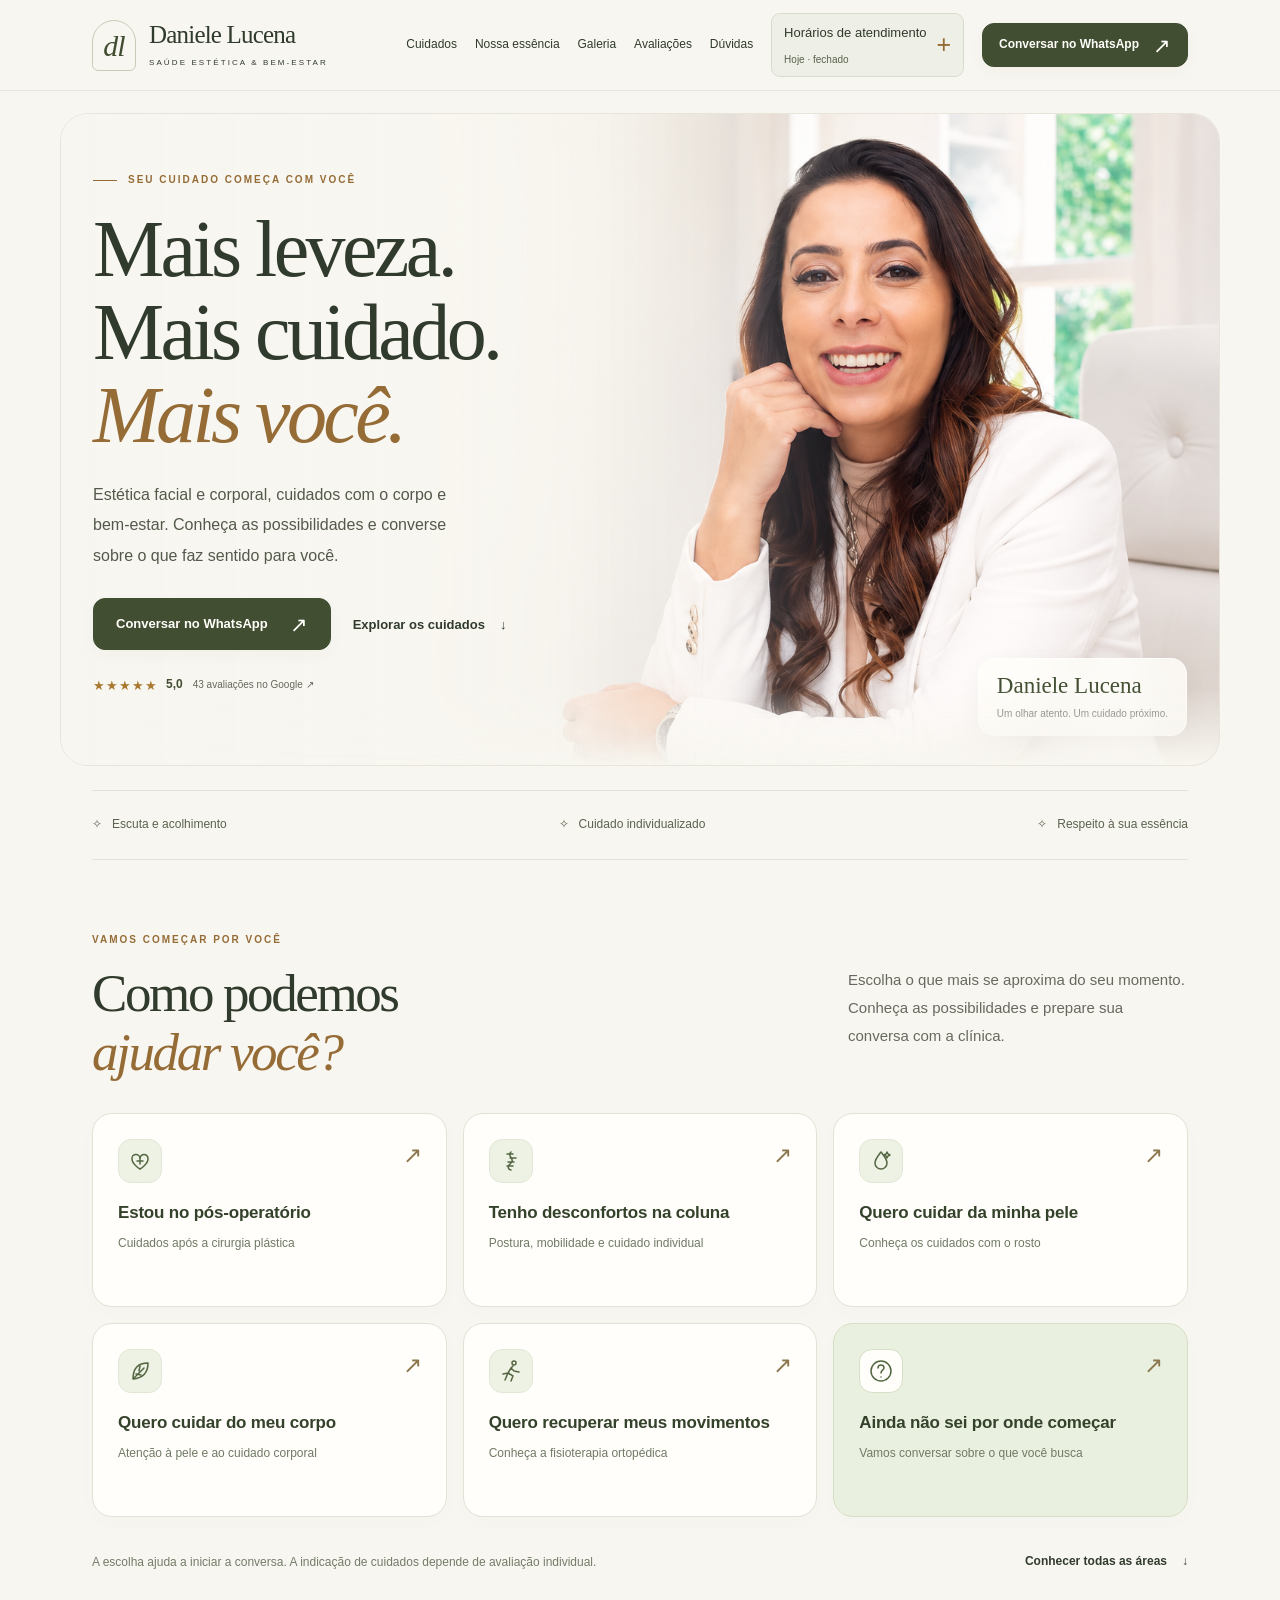
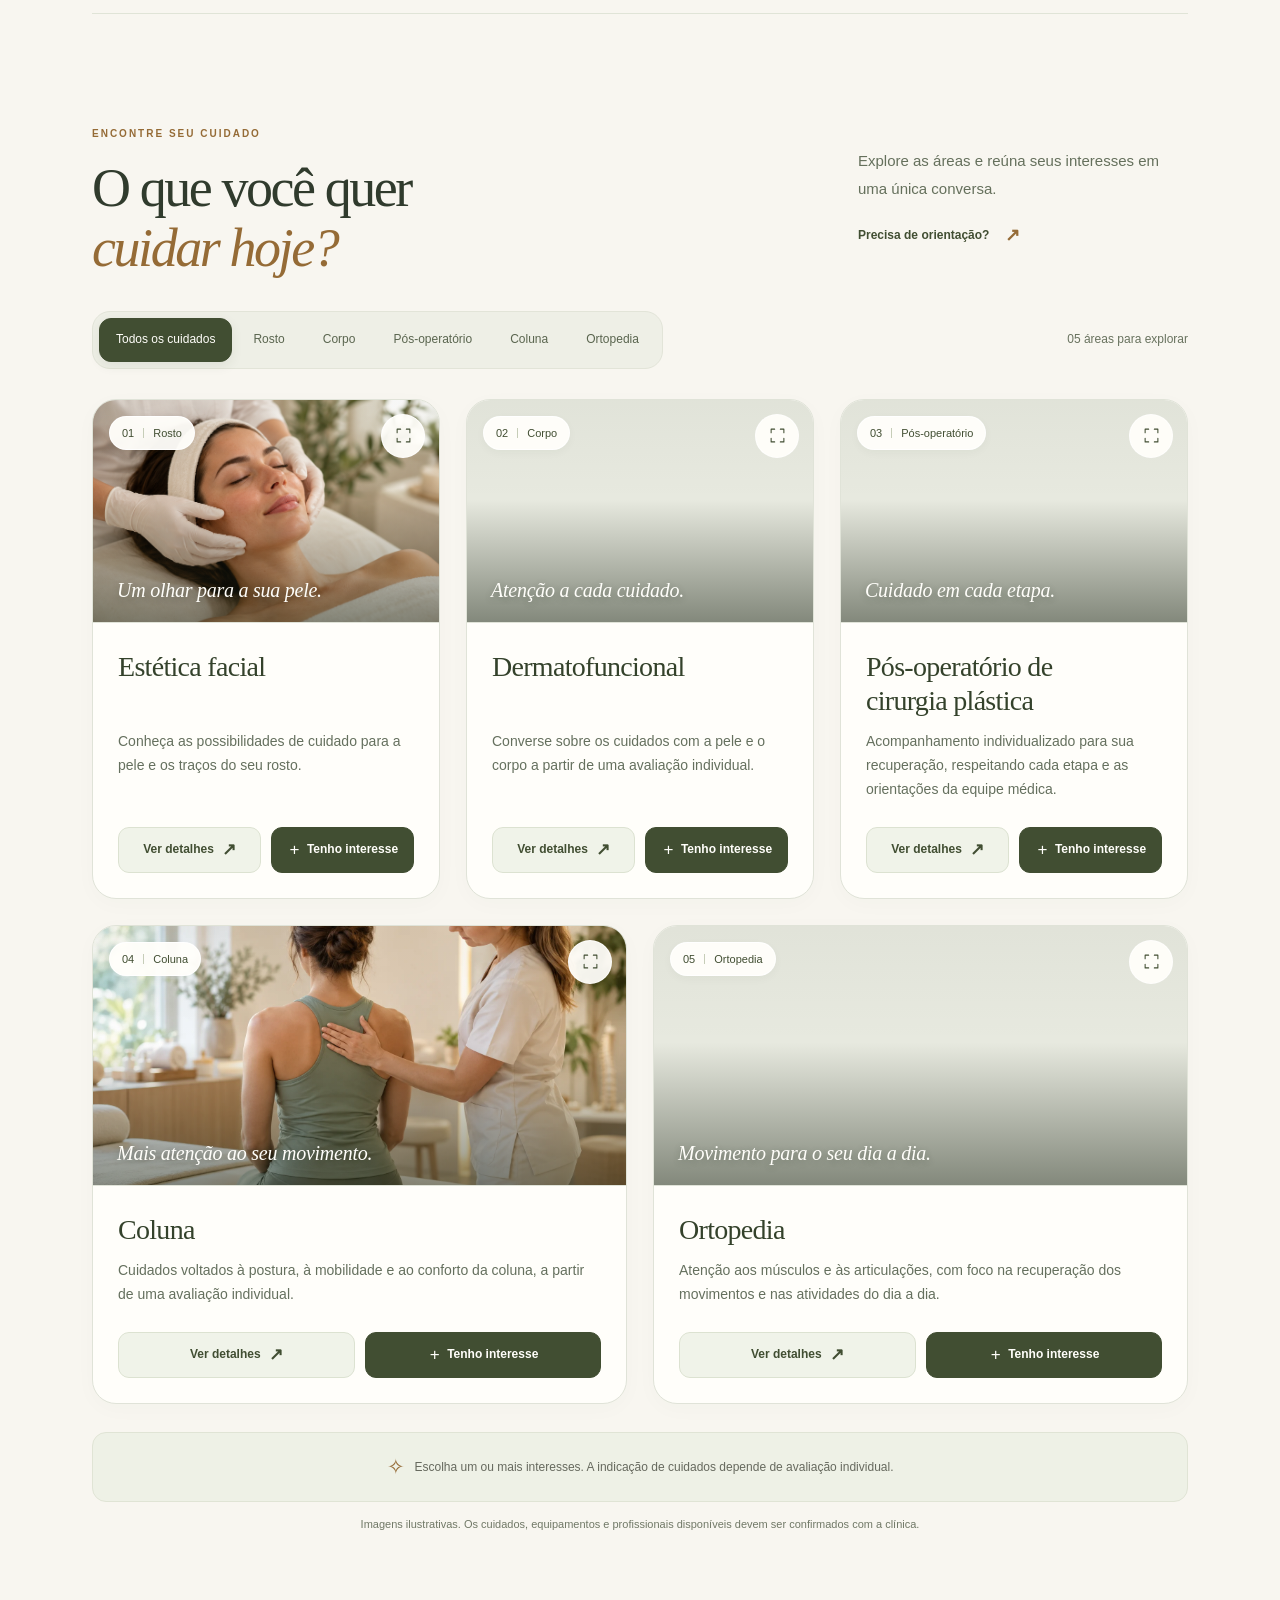
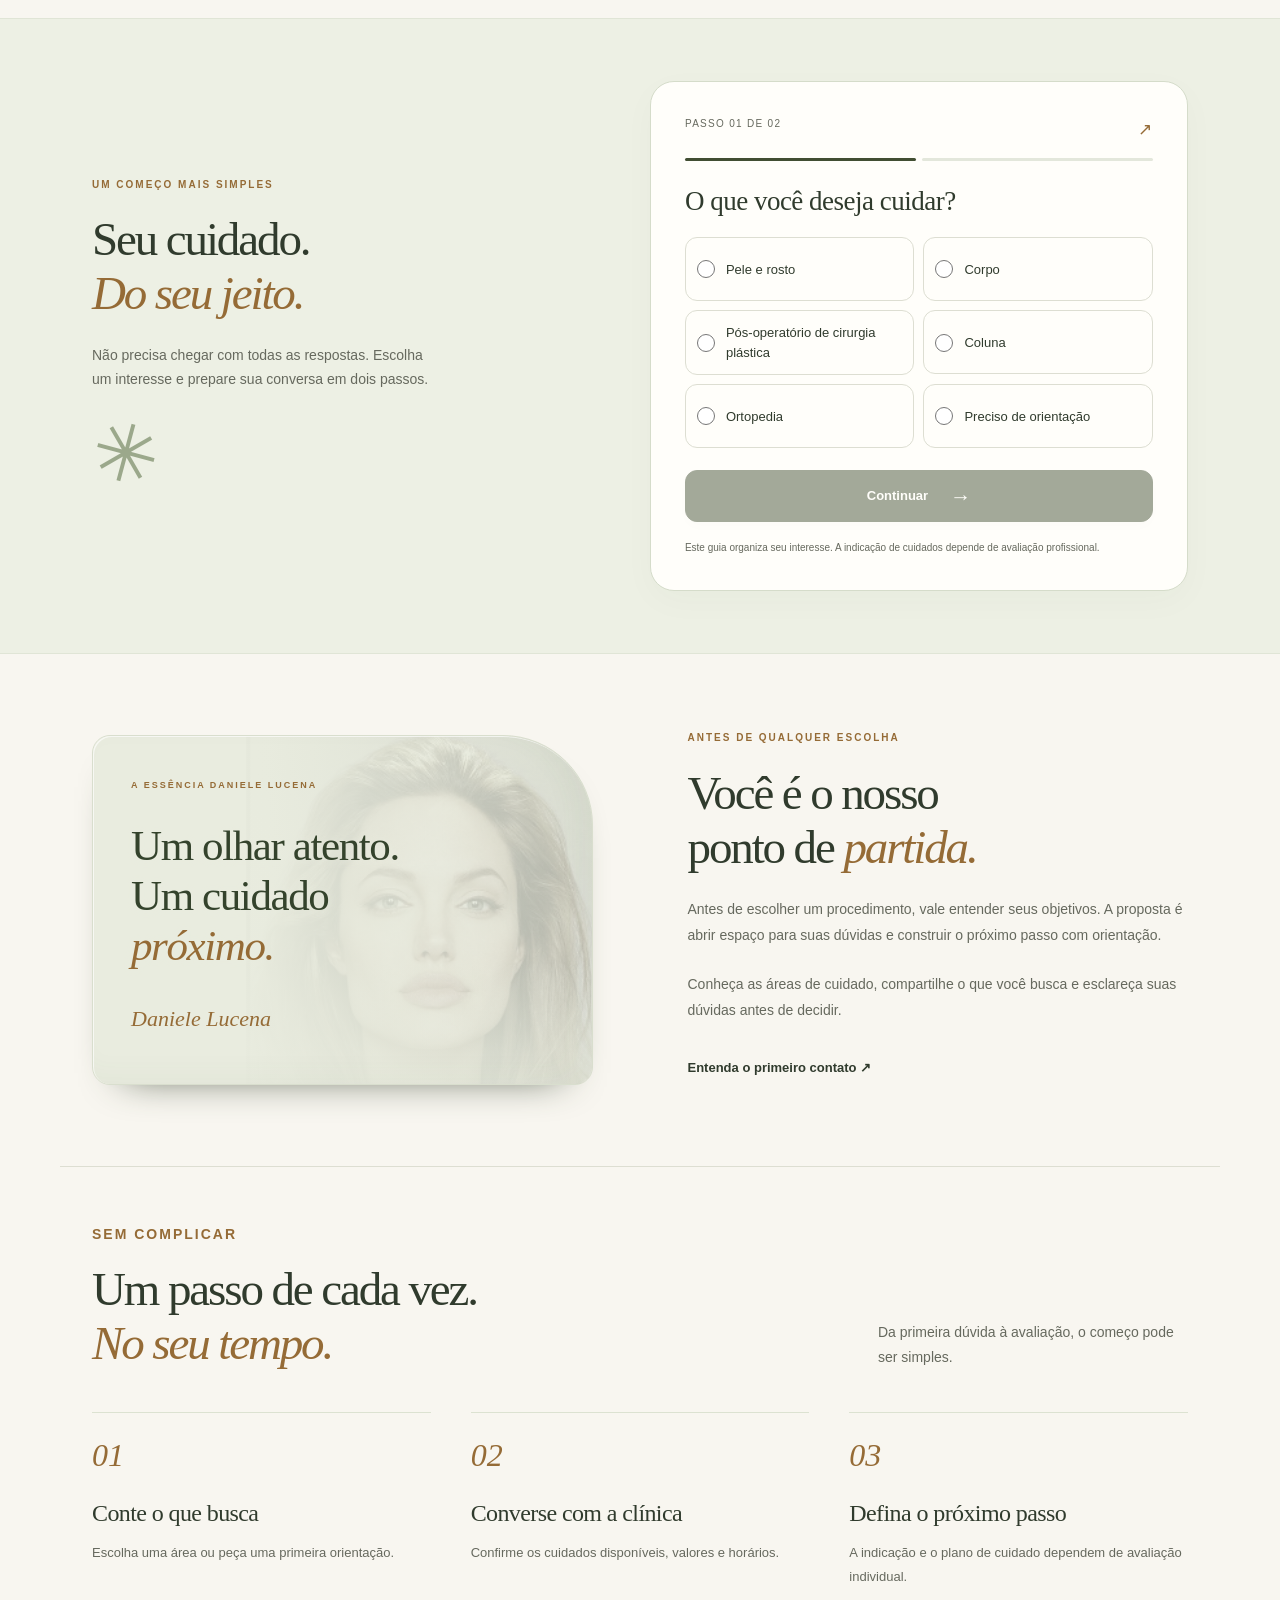
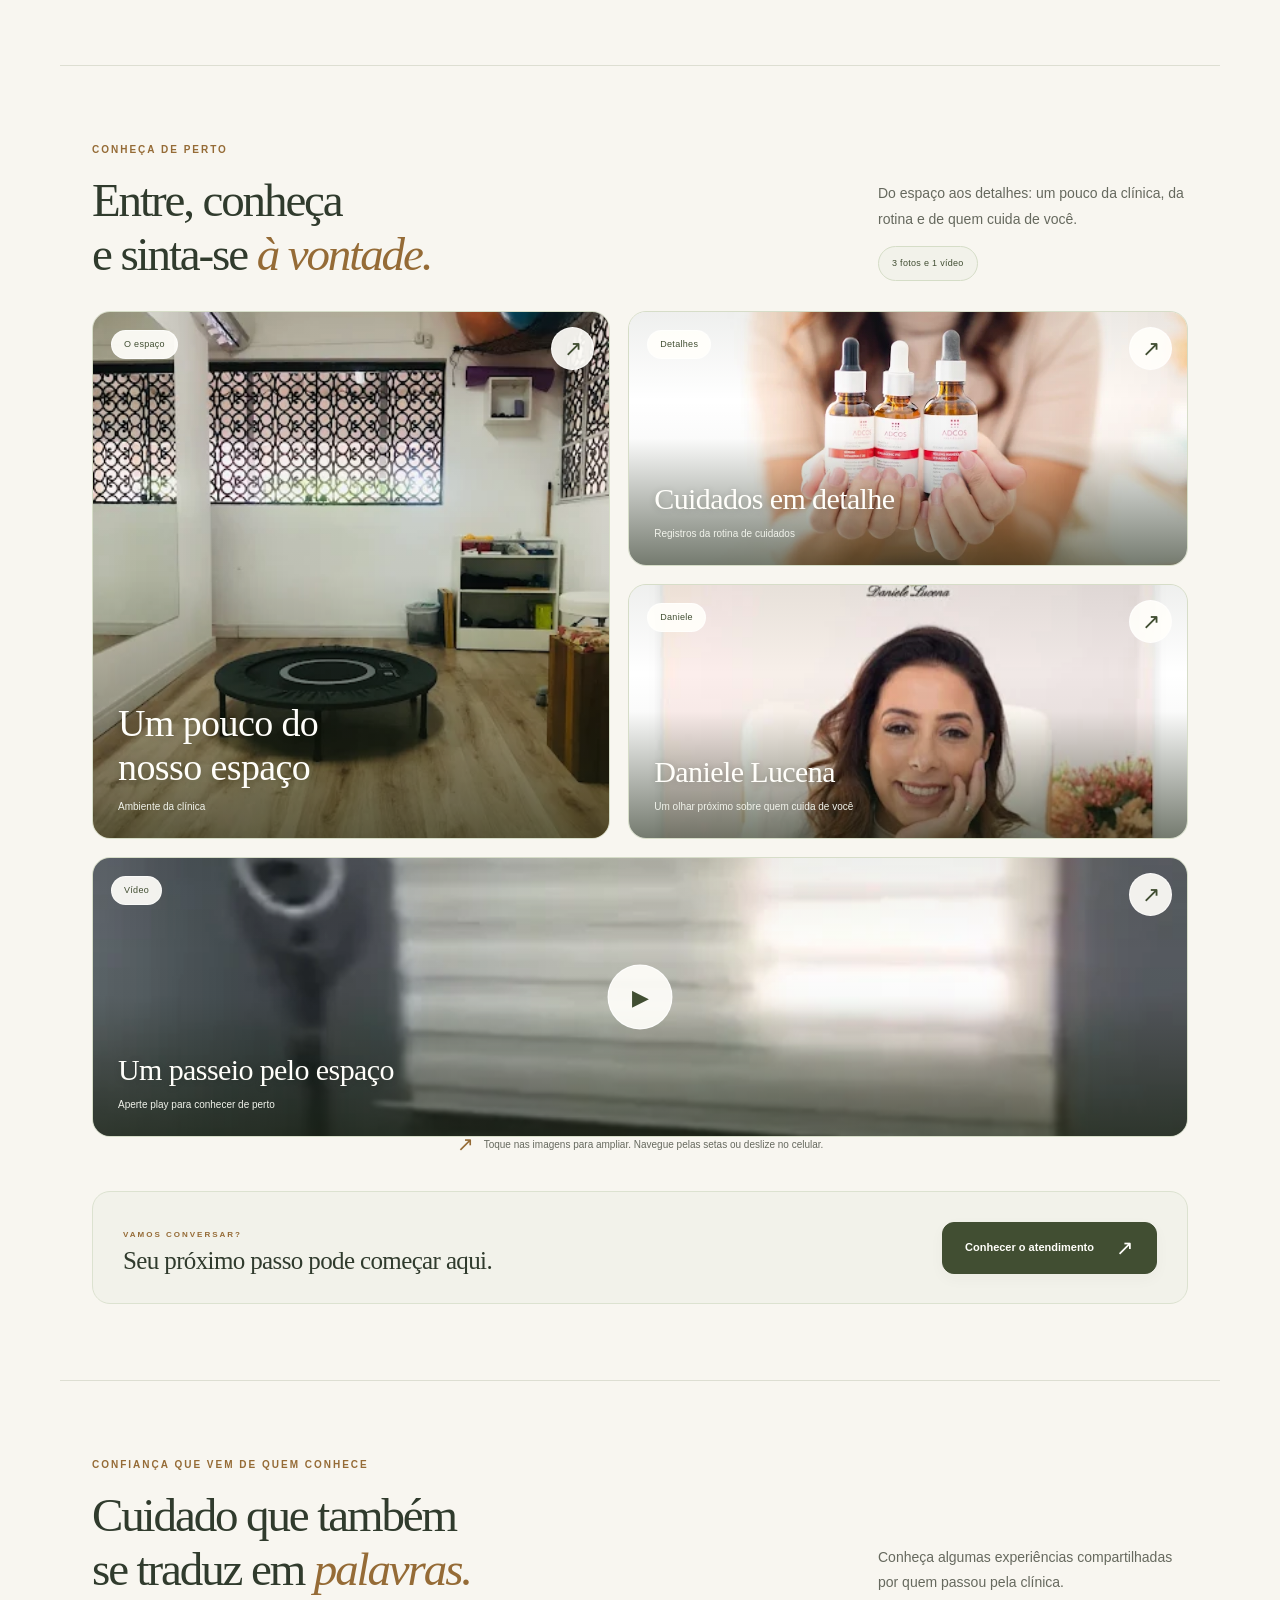
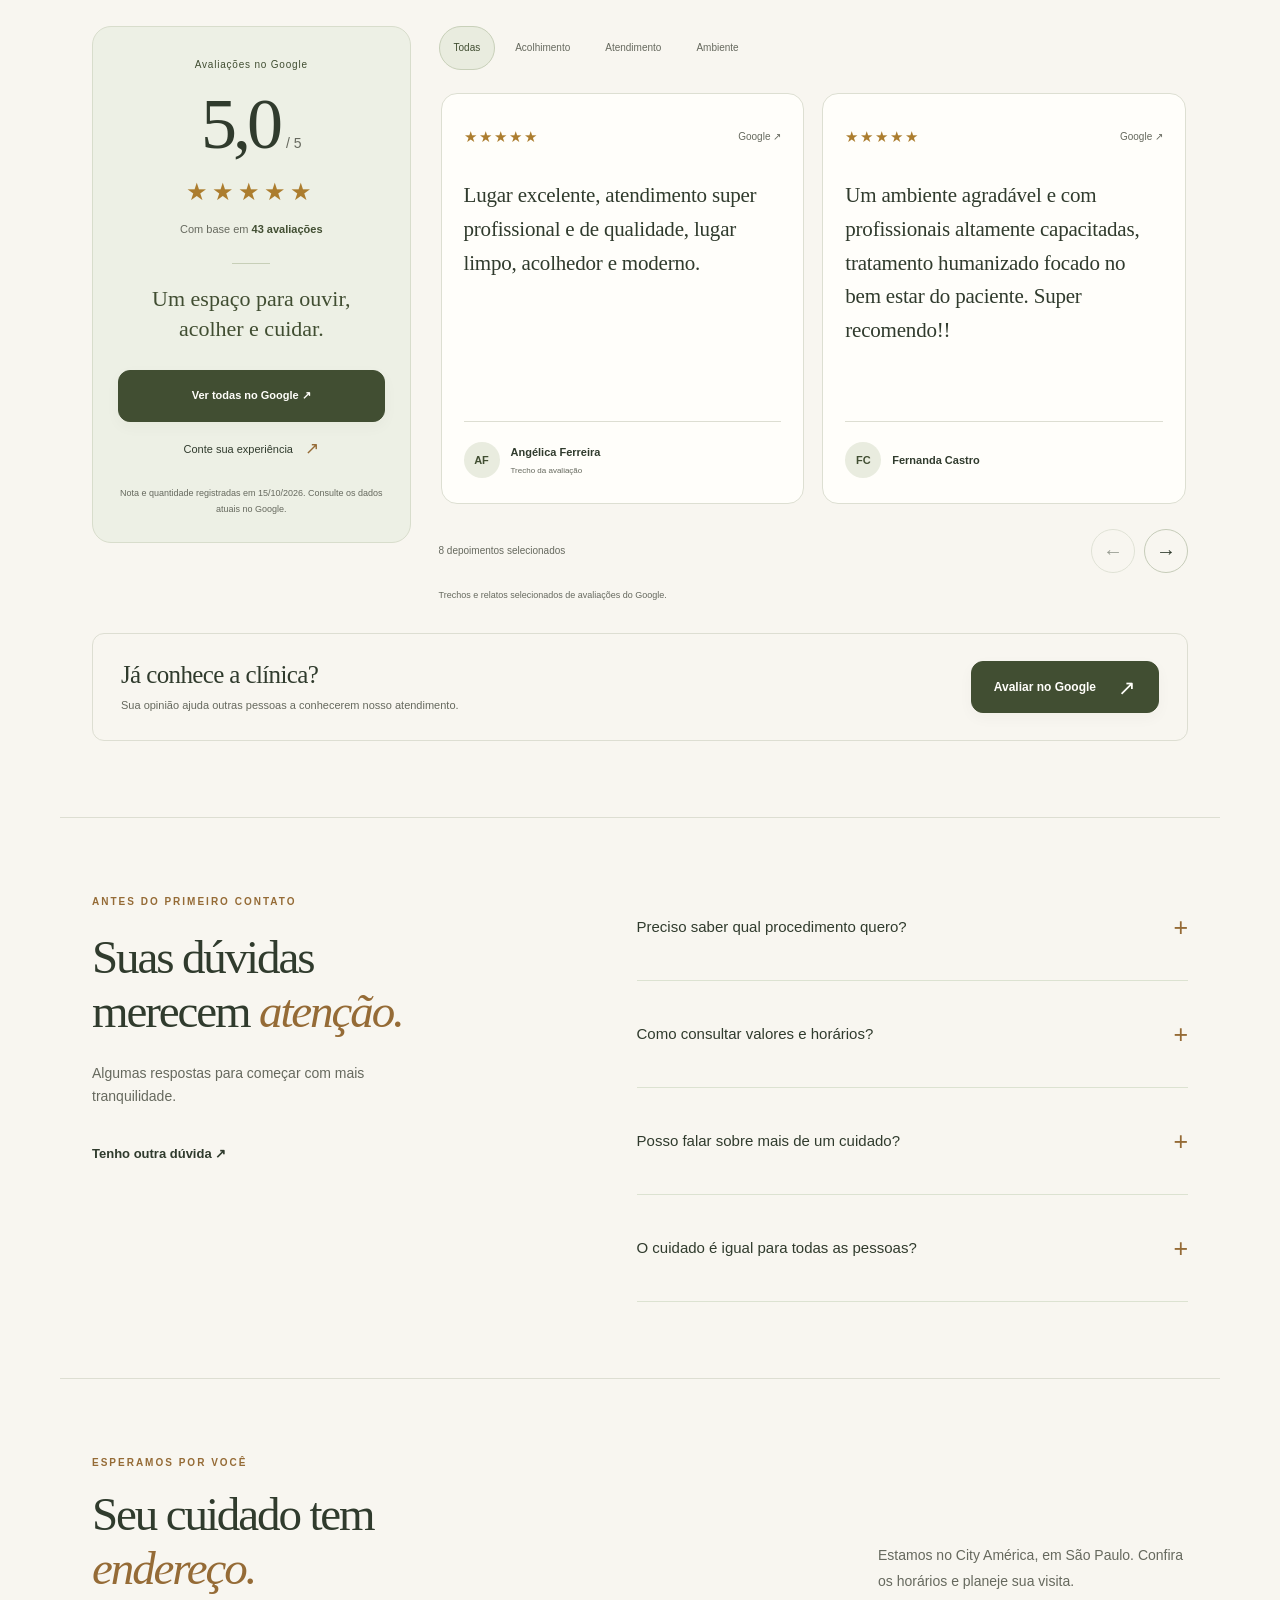
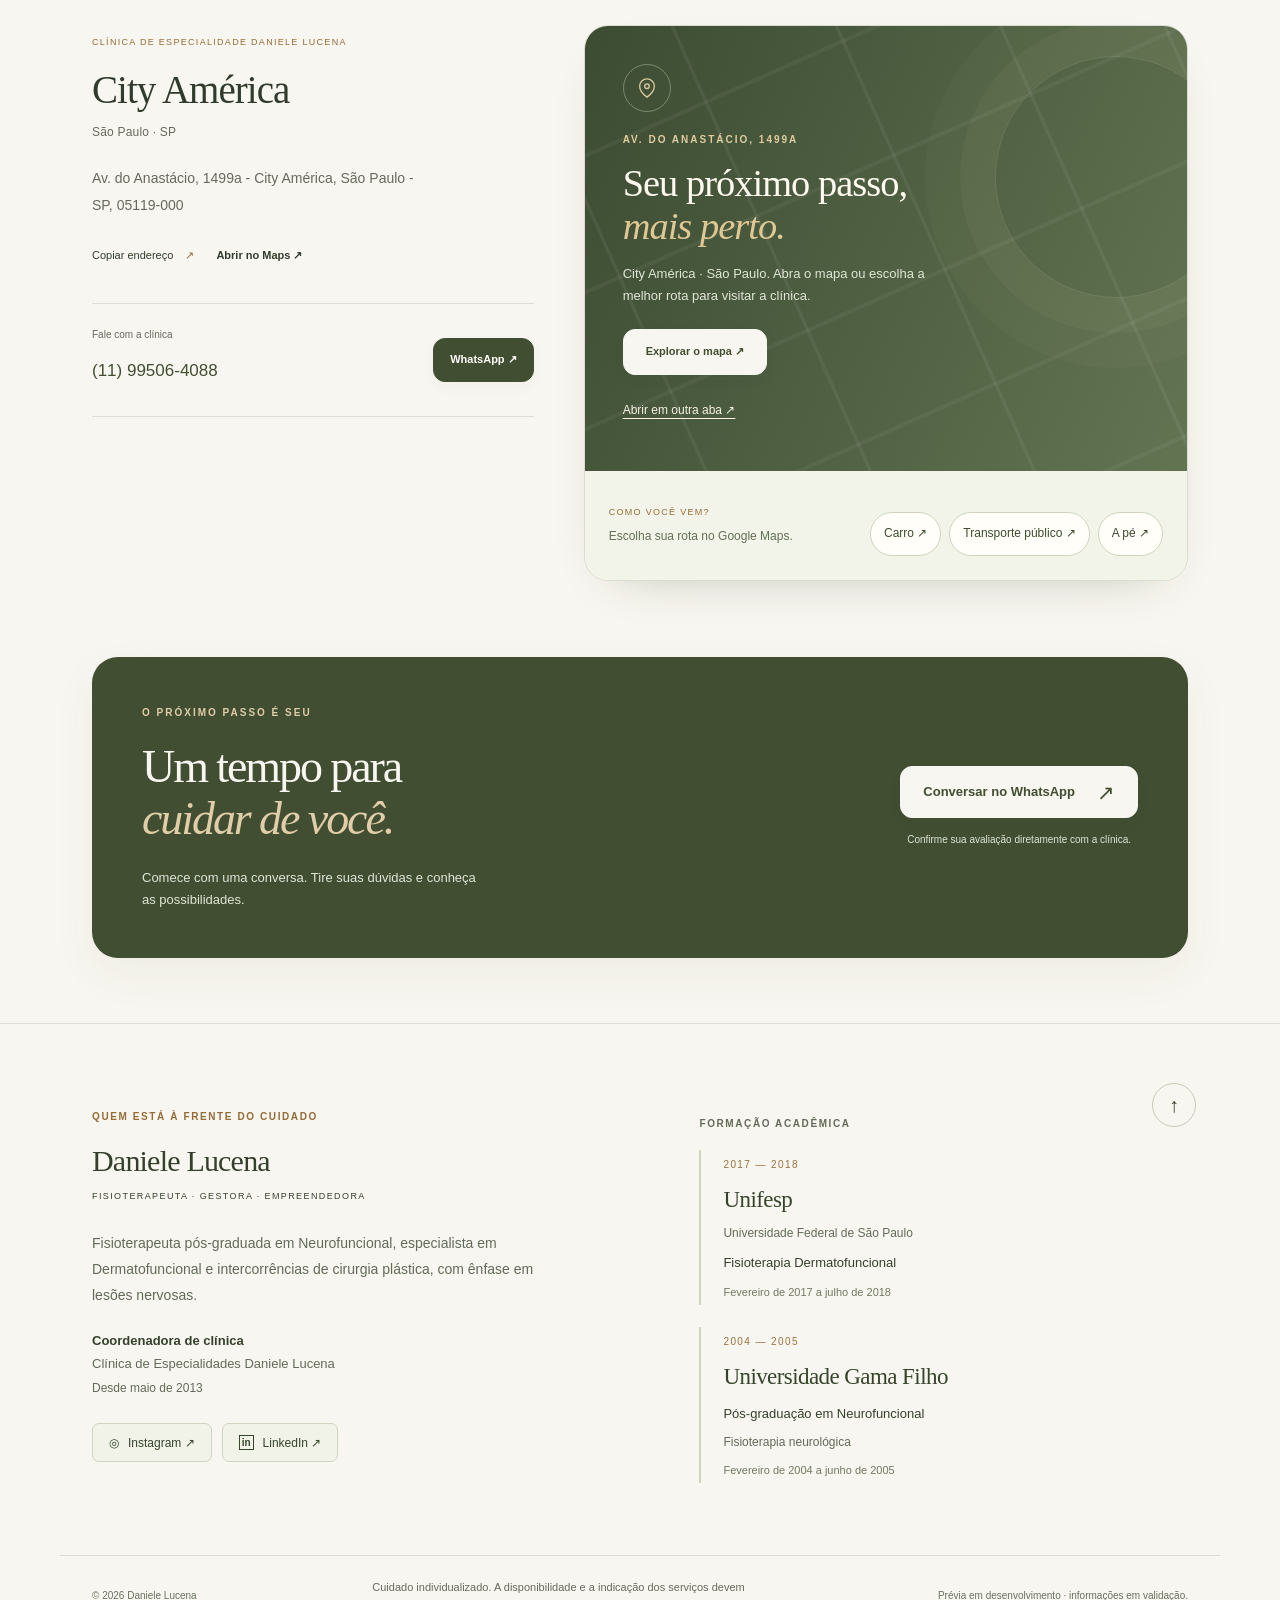
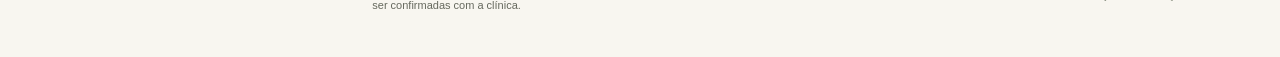
==== commit 3a9439f5: "Adiciona secao Como podemos ajudar voce" ====
--- a/index.html
+++ b/index.html
@@ -7,7 +7,7 @@
 <meta content="Conheça os cuidados da Clínica Daniele Lucena: estética facial, dermatofuncional, pós-operatório de cirurgia plástica, coluna e ortopedia." name="description"/>
 <meta content="Daniele Lucena | Mais cuidado. Mais você." property="og:title"/><meta content="Conheça as áreas de cuidado e prepare sua conversa com a clínica." property="og:description"/><meta content="website" property="og:type"/><meta content="pt_BR" property="og:locale"/>
 <link href="assets/favicon.svg" rel="icon"/><link href="css/styles.css" rel="stylesheet"/><link href="css/hero-photo.css" rel="stylesheet"/><link href="css/care-v3.css" rel="stylesheet"/><link href="css/profile-v4.css" rel="stylesheet"/><link href="css/gallery-v5.css" rel="stylesheet"/><script defer="" src="js/config.js"></script><script defer="" src="js/clinic-profile-v4.js"></script><script defer="" src="js/gallery-data-v5.js"></script><script defer="" src="js/main.js"></script><script defer="" src="js/care-v3.js"></script><script defer="" src="js/profile-v4.js"></script><script defer="" src="js/gallery-v5.js"></script>
-<link href="css/refinamentos-v6.css" rel="stylesheet"/><script defer="" src="js/refinamentos-v6.js"></script><link href="css/visual-v8.css?v=8" rel="stylesheet"/></head>
+<link href="css/refinamentos-v6.css" rel="stylesheet"/><script defer="" src="js/refinamentos-v6.js"></script><link href="css/visual-v8.css?v=8" rel="stylesheet"/><link href="css/ajuda-v9.css?v=9" rel="stylesheet"/></head>
 <body>
 <a class="skip-link" href="#conteudo">Pular para o conteúdo</a>
 <header><div class="wrap nav">
@@ -17,10 +17,40 @@
 </div></header>
 <main id="conteudo">
 <section aria-labelledby="heroTitle" class="hero hero-photo wrap" id="inicio">
-<div class="hero-copy"><p class="eyebrow">Seu cuidado começa com você</p><h1 id="heroTitle">Mais leveza.<br/>Mais cuidado.<br/><em>Mais você.</em></h1><p class="lead">Estética facial e corporal, cuidados com o corpo e bem-estar. Conheça as possibilidades e converse sobre o que faz sentido para você.</p><div class="actions"><button class="btn" data-contact="" type="button"><span data-contact-label="">Preparar contato</span><span aria-hidden="true">↗</span></button><a class="text-link" href="#cuidados">Explorar os cuidados <span aria-hidden="true">↓</span></a></div><a aria-label="Ver avaliações da clínica: nota 5,0 em 43 avaliações, registrada em 15 de outubro de 2026" class="hero-reputation" href="#avaliacoes"><span aria-hidden="true">★★★★★</span><b>5,0</b><span>43 avaliações no Google ↗</span></a></div>
+<div class="hero-copy"><p class="eyebrow">Seu cuidado começa com você</p><h1 id="heroTitle">Mais leveza.<br/>Mais cuidado.<br/><em>Mais você.</em></h1><p class="lead">Estética facial e corporal, cuidados com o corpo e bem-estar. Conheça as possibilidades e converse sobre o que faz sentido para você.</p><div class="actions"><button class="btn" data-contact="" type="button"><span data-contact-label="">Preparar contato</span><span aria-hidden="true">↗</span></button><a class="text-link" href="#como-podemos-ajudar">Explorar os cuidados <span aria-hidden="true">↓</span></a></div><a aria-label="Ver avaliações da clínica: nota 5,0 em 43 avaliações, registrada em 15 de outubro de 2026" class="hero-reputation" href="#avaliacoes"><span aria-hidden="true">★★★★★</span><b>5,0</b><span>43 avaliações no Google ↗</span></a></div>
 <figure class="hero-visual"><div aria-label="Daniele Lucena sentada à mesa, sorrindo, com blazer branco" class="portrait hero-background" role="img"><img alt="" decoding="async" fetchpriority="high" height="1024" id="heroPhoto" src="assets/images/daniele-hero-v2.png" width="1536"/></div><figcaption><strong>Daniele Lucena</strong><span>Um olhar atento. Um cuidado próximo.</span></figcaption></figure>
 </section>
 <div class="wrap"><div class="values"><span>✧   Escuta e acolhimento</span><span>✧   Cuidado individualizado</span><span>✧   Respeito à sua essência</span></div></div>
+<section class="wrap section help-section" id="como-podemos-ajudar" aria-labelledby="helpTitle">
+<div class="section-heading help-heading reveal"><div><p class="eyebrow">Vamos começar por você</p><h2 id="helpTitle">Como podemos<br/><em>ajudar você?</em></h2></div><p>Escolha o que mais se aproxima do seu momento. Conheça as possibilidades e prepare sua conversa com a clínica.</p></div>
+<div class="help-options" role="group" aria-label="Escolha o que você busca">
+<button type="button" class="help-choice" data-service="posoperatorio" data-contact-message="Olá! Estou no pós-operatório de cirurgia plástica e gostaria de conversar sobre o acompanhamento. Podem me orientar sobre a avaliação e os horários disponíveis?" aria-haspopup="dialog">
+<span class="help-icon" aria-hidden="true"><svg viewBox="0 0 24 24"><path d="M12 20s-8-4.8-8-10a4 4 0 0 1 8-1 4 4 0 0 1 8 1c0 5.2-8 10-8 10Z"/><path d="M9 12h6m-3-3v6"/></svg></span>
+<span class="help-choice-title">Estou no pós-operatório</span><span class="help-choice-note">Cuidados após a cirurgia plástica</span><span class="help-choice-arrow" aria-hidden="true">↗</span>
+</button>
+<button type="button" class="help-choice" data-service="coluna" data-contact-message="Olá! Tenho desconfortos na coluna e gostaria de conhecer as possibilidades de cuidado. Podem me orientar sobre a avaliação e os horários disponíveis?" aria-haspopup="dialog">
+<span class="help-icon" aria-hidden="true"><svg viewBox="0 0 24 24"><path d="M12 3c-5 4 5 7 0 11s-2 7 0 7M8 5h6m-3 4h6m-8 4h6m-7 4h6"/></svg></span>
+<span class="help-choice-title">Tenho desconfortos na coluna</span><span class="help-choice-note">Postura, mobilidade e cuidado individual</span><span class="help-choice-arrow" aria-hidden="true">↗</span>
+</button>
+<button type="button" class="help-choice" data-service="facial" data-contact-message="Olá! Quero cuidar da minha pele e gostaria de conhecer os cuidados de estética facial. Podem me orientar sobre a avaliação e os horários disponíveis?" aria-haspopup="dialog">
+<span class="help-icon" aria-hidden="true"><svg viewBox="0 0 24 24"><path d="M12 3c-3 4-6 7-6 11a6 6 0 0 0 12 0c0-4-3-7-6-11Z"/><path d="m18 3 1 2 2 1-2 1-1 2-1-2-2-1 2-1Z"/></svg></span>
+<span class="help-choice-title">Quero cuidar da minha pele</span><span class="help-choice-note">Conheça os cuidados com o rosto</span><span class="help-choice-arrow" aria-hidden="true">↗</span>
+</button>
+<button type="button" class="help-choice" data-service="corporal" data-contact-message="Olá! Quero conversar sobre os cuidados com o corpo e a pele na área de dermatofuncional. Podem me orientar sobre a avaliação e os horários disponíveis?" aria-haspopup="dialog">
+<span class="help-icon" aria-hidden="true"><svg viewBox="0 0 24 24"><path d="M5 20C5 9 10 4 20 4c0 10-5 15-15 16Zm0 0L16 9"/><path d="m8 15 5 1m-2-4 1-5"/></svg></span>
+<span class="help-choice-title">Quero cuidar do meu corpo</span><span class="help-choice-note">Atenção à pele e ao cuidado corporal</span><span class="help-choice-arrow" aria-hidden="true">↗</span>
+</button>
+<button type="button" class="help-choice" data-service="ortopedia" data-contact-message="Olá! Gostaria de conversar sobre fisioterapia ortopédica e o cuidado com meus movimentos. Podem me orientar sobre a avaliação e os horários disponíveis?" aria-haspopup="dialog">
+<span class="help-icon" aria-hidden="true"><svg viewBox="0 0 24 24"><circle cx="15" cy="4" r="2"/><path d="m12 9 3 3 5 1m-8-4-3 5-5 1m8-6 2-2m-5 7 5 3-2 5m-3-8-3 7"/></svg></span>
+<span class="help-choice-title">Quero recuperar meus movimentos</span><span class="help-choice-note">Conheça a fisioterapia ortopédica</span><span class="help-choice-arrow" aria-hidden="true">↗</span>
+</button>
+<button type="button" class="help-choice help-choice--guidance" data-contact="" data-interest="Uma primeira orientação" aria-haspopup="dialog">
+<span class="help-icon" aria-hidden="true"><svg viewBox="0 0 24 24"><path d="M9 9a3 3 0 0 1 6 0c0 2-3 2-3 5"/><path d="M12 18h.01"/><circle cx="12" cy="12" r="10"/></svg></span>
+<span class="help-choice-title">Ainda não sei por onde começar</span><span class="help-choice-note">Vamos conversar sobre o que você busca</span><span class="help-choice-arrow" aria-hidden="true">↗</span>
+</button>
+</div>
+<div class="help-bottom"><p>A escolha ajuda a iniciar a conversa. A indicação de cuidados depende de avaliação individual.</p><a class="text-link" href="#cuidados">Conhecer todas as áreas <span aria-hidden="true">↓</span></a></div>
+</section>
 <section aria-labelledby="careTitle" class="wrap section care-section" id="cuidados">
 <div class="section-heading care-heading reveal">
 <div><p class="eyebrow">Encontre seu cuidado</p><h2 id="careTitle">O que você quer<br/><em>cuidar hoje?</em></h2></div>
--- a/css/ajuda-v9.css
+++ b/css/ajuda-v9.css
@@ -0,0 +1,41 @@
+/* Entrada por necessidade, integrada aos detalhes e ao contato existentes. */
+.help-section { padding-block: 72px 28px; }
+.help-heading { align-items: center; margin-bottom: 30px; }
+.help-heading h2 { font-size: clamp(37px, 4.5vw, 53px); line-height: 1.13; }
+.help-heading > p { max-width: 340px; font-size: 15px; line-height: 1.85; }
+.help-options { display: grid; grid-template-columns: repeat(3, minmax(0, 1fr)); gap: 16px; }
+.help-choice { position: relative; display: flex; flex-direction: column; align-items: flex-start; min-width: 0; min-height: 194px; padding: 25px; text-align: left; border: 1px solid #dfe4d5; border-radius: 20px; background: #fffefa; color: #34422b; box-shadow: 0 5px 20px #34422a04; transition: background .2s, border-color .2s, transform .2s, box-shadow .2s; }
+.help-icon { display: grid; place-items: center; width: 44px; height: 44px; margin-bottom: 18px; border: 1px solid #e1e7d6; border-radius: 13px; background: #eef2e5; color: #536641; }
+.help-icon svg { width: 24px; height: 24px; fill: none; stroke: currentColor; stroke-width: 1.5; stroke-linecap: round; stroke-linejoin: round; }
+.help-choice-title { display: block; padding-right: 18px; font-size: 17px; font-weight: 600; line-height: 1.45; letter-spacing: -.2px; }
+.help-choice-note { display: block; margin-top: 8px; font-size: 12px; line-height: 1.6; color: #707a65; }
+.help-choice-arrow { position: absolute; top: 30px; right: 24px; font-size: 23px; line-height: 1; color: #8b764e; }
+.help-choice--guidance { background: #eaf0df; border-color: #d5dfc5; }
+.help-choice--guidance .help-icon { background: #fffefa; border-color: #d5dfc5; }
+.help-bottom { display: flex; align-items: center; justify-content: space-between; flex-wrap: wrap; gap: 10px 28px; margin-top: 23px; padding-bottom: 29px; border-bottom: 1px solid #e0e4d7; }
+.help-bottom p { max-width: 650px; font-size: 12px; line-height: 1.7; color: #737c69; }
+.help-bottom .text-link { font-size: 12px; }
+@media (hover: hover) and (pointer: fine) {
+  .help-choice:hover { transform: translateY(-3px); background: #f4f6ee; border-color: #b7c5a4; box-shadow: 0 12px 28px #34422a09; }
+  .help-choice--guidance:hover { background: #e1eacf; }
+}
+@media (max-width: 1000px) {
+  .help-options { grid-template-columns: repeat(2, minmax(0, 1fr)); }
+}
+@media (max-width: 700px) {
+  .help-section { padding-block: 48px 4px; }
+  .help-heading { display: block; margin-bottom: 25px; }
+  .help-heading > p { max-width: 100%; margin-top: 18px; font-size: 14px; }
+  .help-options { grid-template-columns: minmax(0, 1fr); gap: 12px; }
+  .help-choice { display: grid; grid-template-columns: 44px minmax(0, 1fr) 17px; grid-template-rows: auto auto; align-items: center; column-gap: 15px; min-height: 106px; padding: 21px 18px; border-radius: 17px; }
+  .help-icon { grid-column: 1; grid-row: 1 / 3; margin: 0; }
+  .help-choice-title { grid-column: 2; padding: 0; font-size: 15px; }
+  .help-choice-note { grid-column: 2; margin-top: 5px; font-size: 12px; }
+  .help-choice-arrow { position: static; grid-column: 3; grid-row: 1 / 3; font-size: 20px; }
+  .help-bottom { display: block; padding-bottom: 22px; margin-top: 20px; }
+  .help-bottom .text-link { margin-top: 8px; }
+}
+@media (prefers-reduced-motion: reduce) {
+  .help-choice { transition: none; }
+  .help-choice:hover { transform: none; }
+}
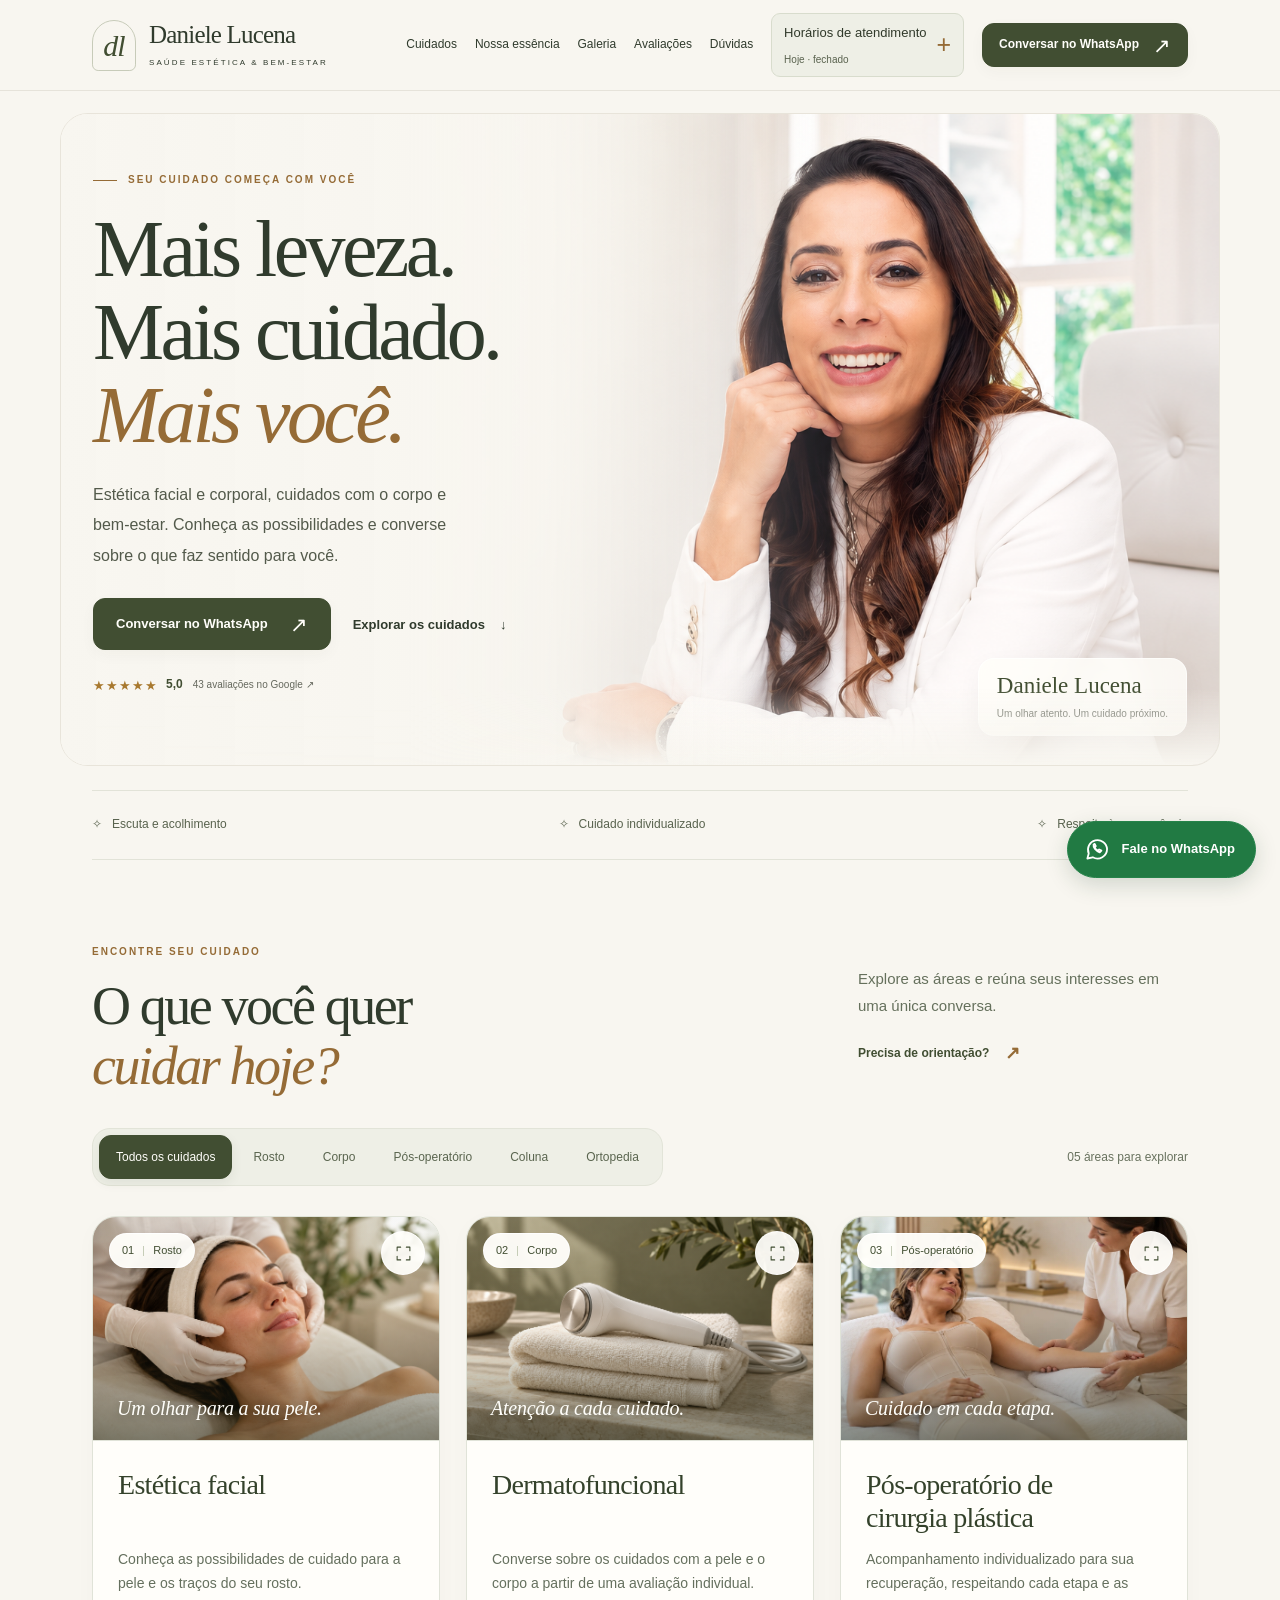
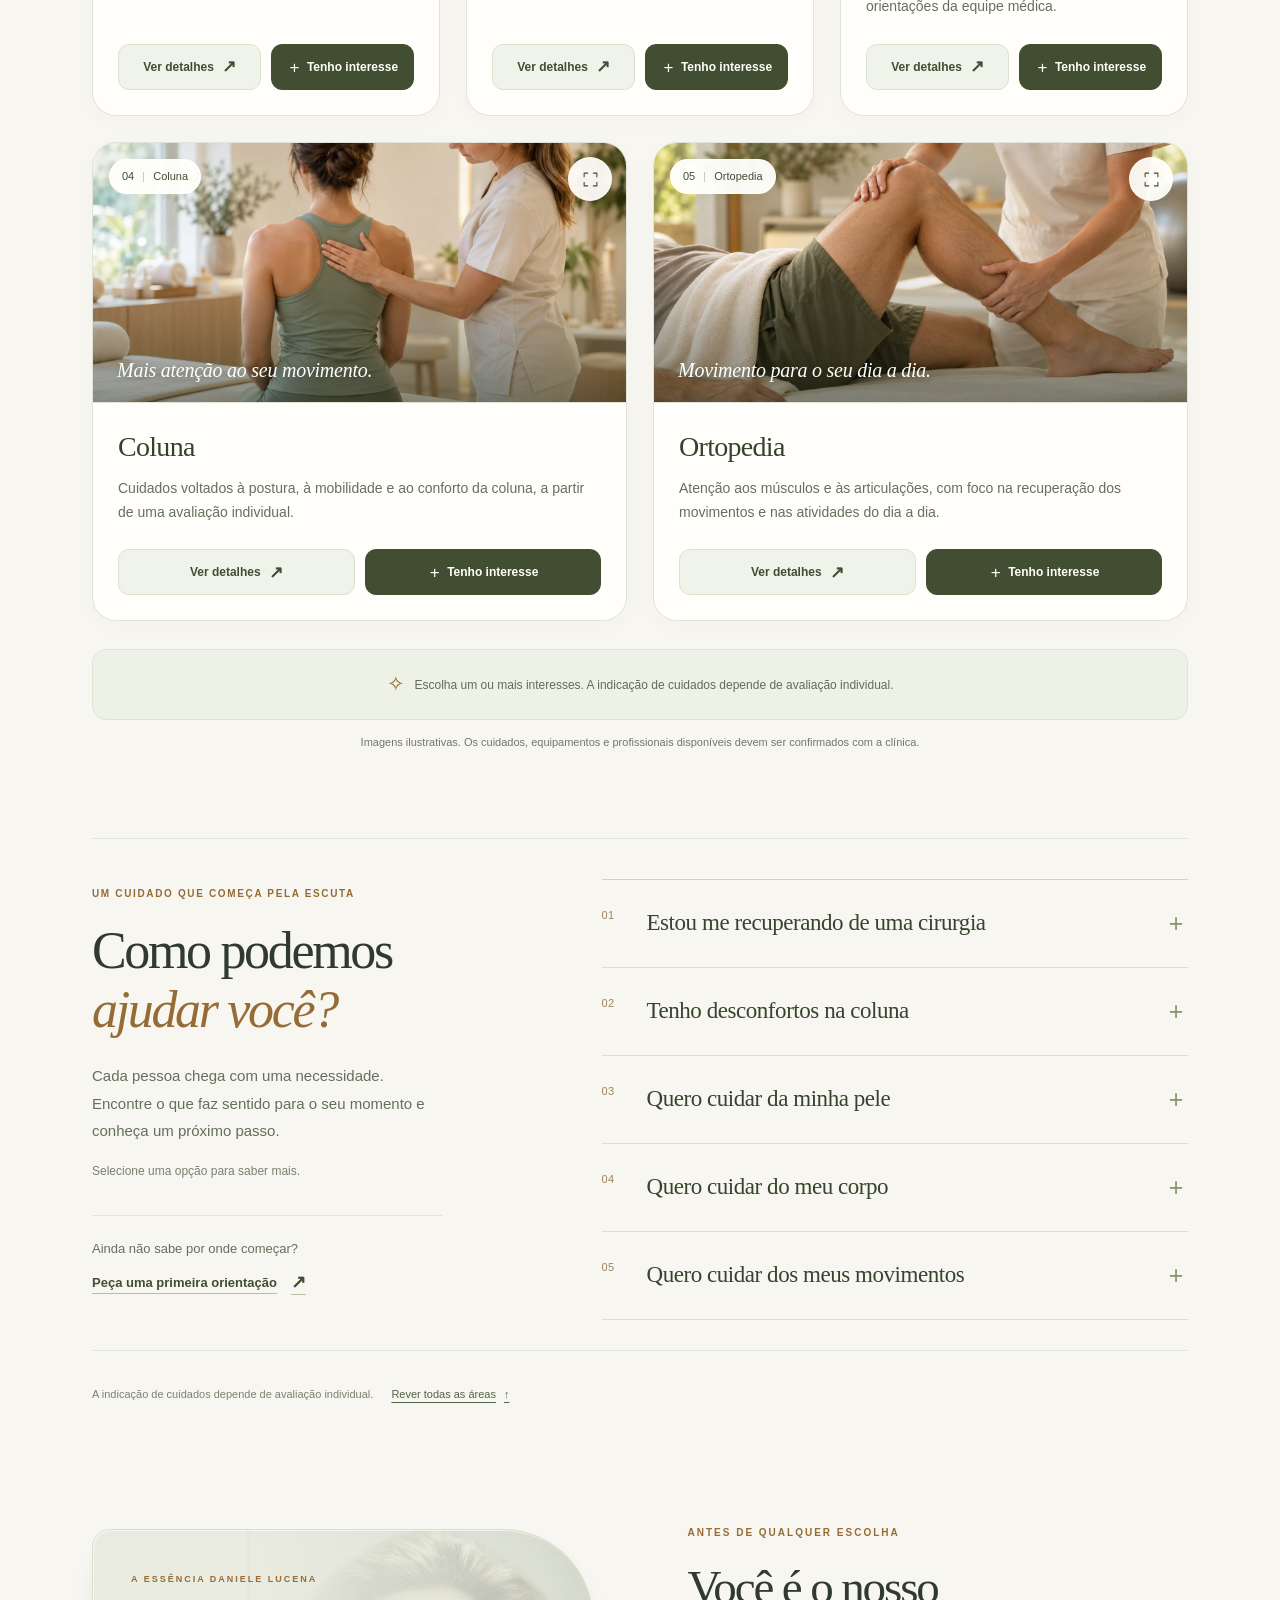
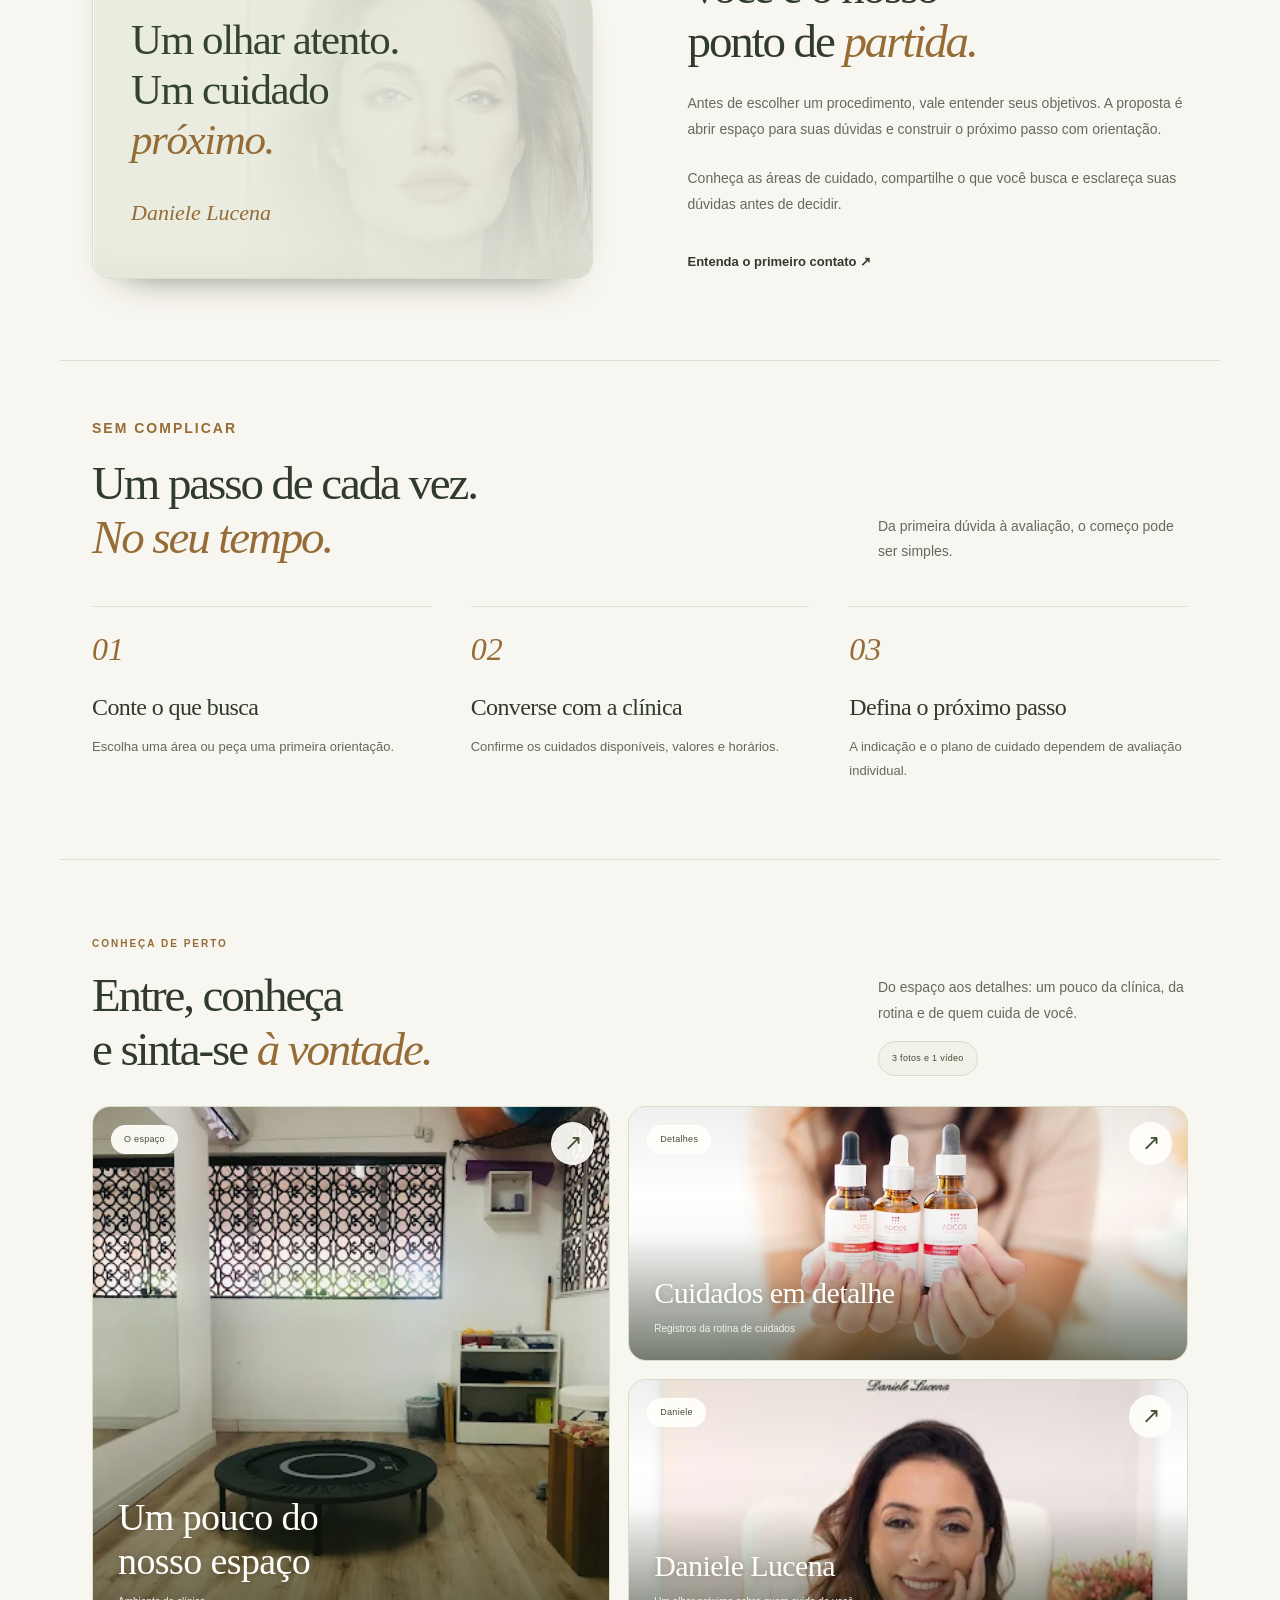
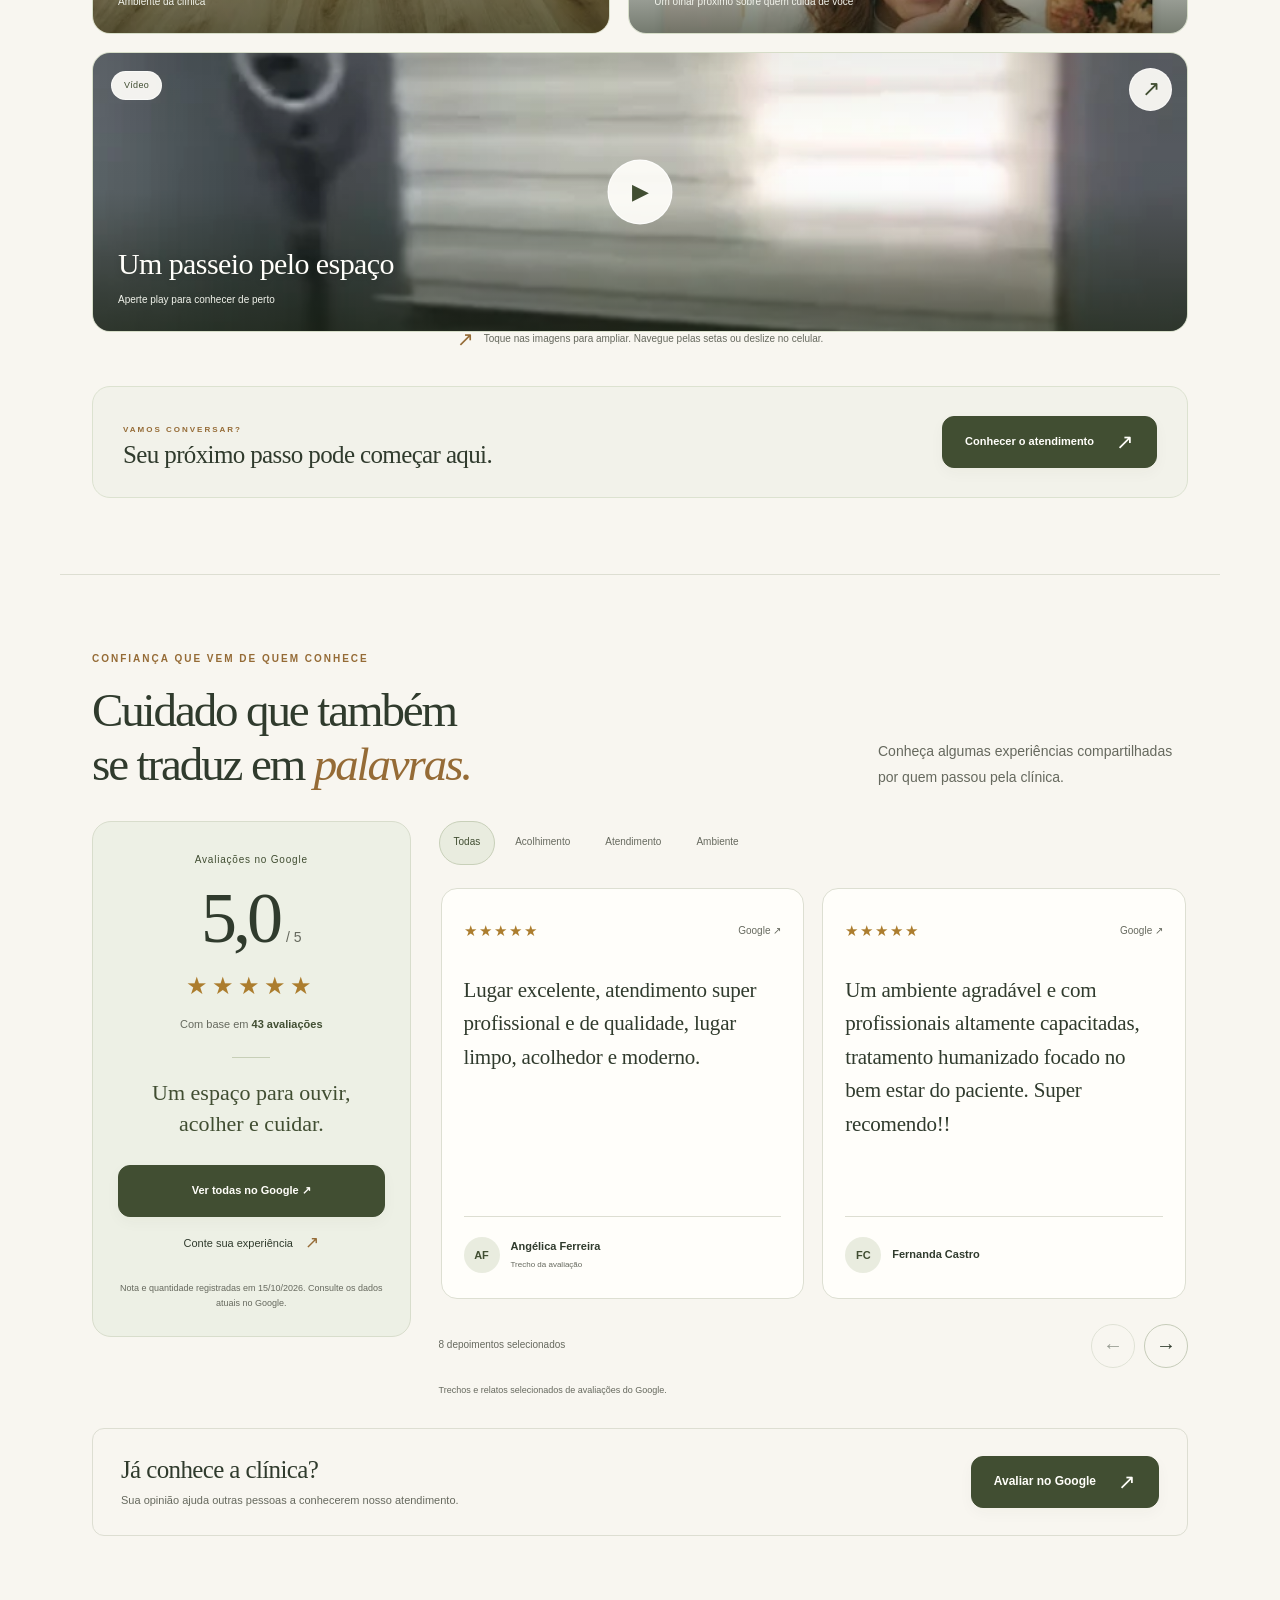
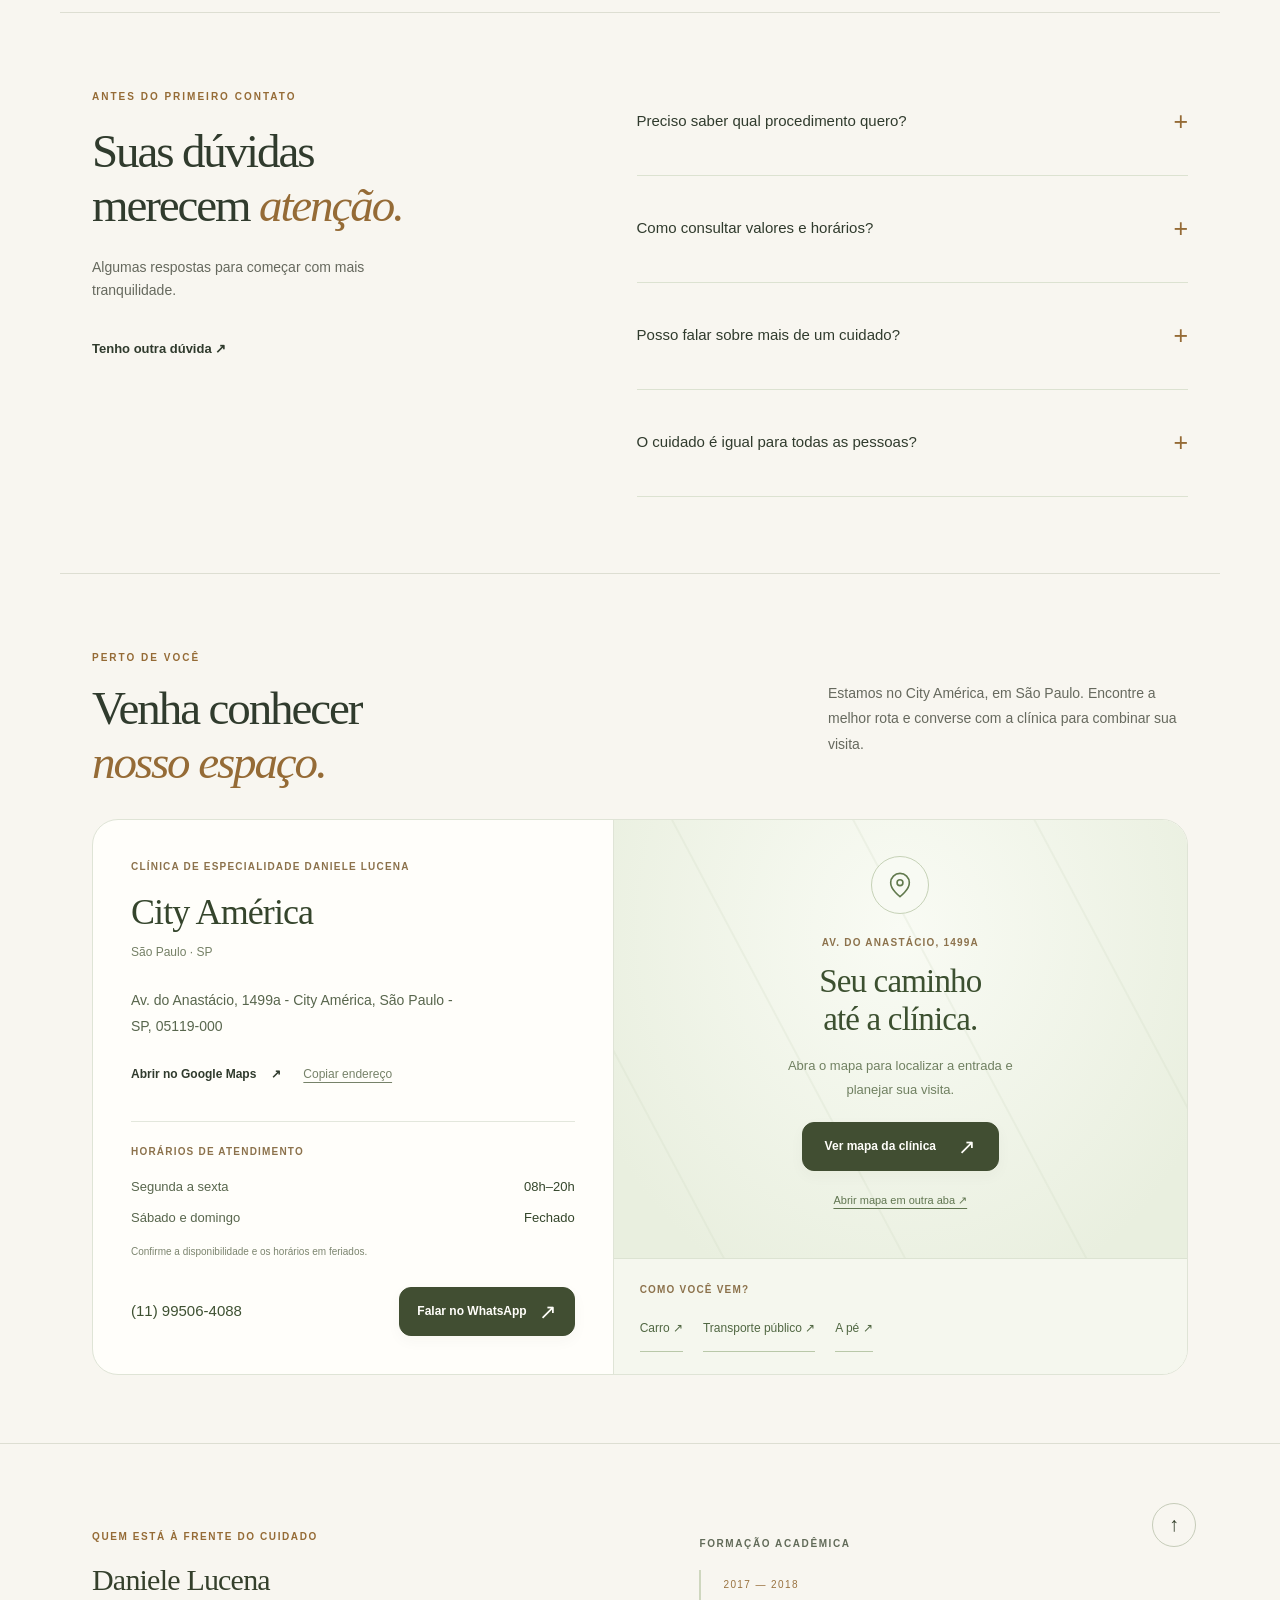
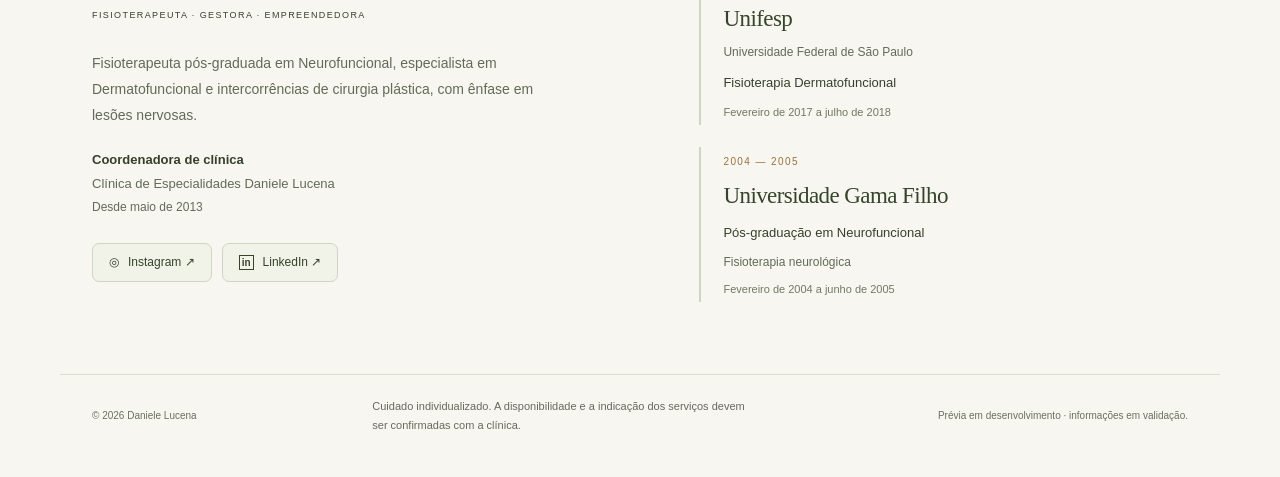
==== commit c816c85a: "Organiza pagina, renova localizacao e adiciona WhatsApp" ====
--- a/index.html
+++ b/index.html
@@ -6,8 +6,8 @@
 <title>Daniele Lucena | Mais cuidado. Mais você.</title>
 <meta content="Conheça os cuidados da Clínica Daniele Lucena: estética facial, dermatofuncional, pós-operatório de cirurgia plástica, coluna e ortopedia." name="description"/>
 <meta content="Daniele Lucena | Mais cuidado. Mais você." property="og:title"/><meta content="Conheça as áreas de cuidado e prepare sua conversa com a clínica." property="og:description"/><meta content="website" property="og:type"/><meta content="pt_BR" property="og:locale"/>
-<link href="assets/favicon.svg" rel="icon"/><link href="css/styles.css" rel="stylesheet"/><link href="css/hero-photo.css" rel="stylesheet"/><link href="css/care-v3.css" rel="stylesheet"/><link href="css/profile-v4.css" rel="stylesheet"/><link href="css/gallery-v5.css" rel="stylesheet"/><script defer="" src="js/config.js"></script><script defer="" src="js/clinic-profile-v4.js"></script><script defer="" src="js/gallery-data-v5.js"></script><script defer="" src="js/main.js"></script><script defer="" src="js/care-v3.js"></script><script defer="" src="js/profile-v4.js"></script><script defer="" src="js/gallery-v5.js"></script>
-<link href="css/refinamentos-v6.css" rel="stylesheet"/><script defer="" src="js/refinamentos-v6.js"></script><link href="css/visual-v8.css?v=8" rel="stylesheet"/><link href="css/ajuda-v9.css?v=9" rel="stylesheet"/></head>
+<link href="assets/favicon.svg" rel="icon"/><link href="css/styles.css" rel="stylesheet"/><link href="css/hero-photo.css" rel="stylesheet"/><link href="css/care-v3.css" rel="stylesheet"/><link href="css/profile-v4.css" rel="stylesheet"/><link href="css/gallery-v5.css" rel="stylesheet"/><script defer="" src="js/config.js"></script><script defer="" src="js/clinic-profile-v4.js"></script><script defer="" src="js/gallery-data-v5.js"></script><script defer="" src="js/main.js?v=11"></script><script defer="" src="js/care-v3.js"></script><script defer="" src="js/profile-v4.js"></script><script defer="" src="js/gallery-v5.js"></script>
+<link href="css/refinamentos-v6.css" rel="stylesheet"/><script defer="" src="js/refinamentos-v6.js"></script><link href="css/visual-v8.css?v=8" rel="stylesheet"/><link href="css/ajuda-v9.css?v=10" rel="stylesheet"/><link href="css/limpeza-v11.css?v=11" rel="stylesheet"/></head>
 <body>
 <a class="skip-link" href="#conteudo">Pular para o conteúdo</a>
 <header><div class="wrap nav">
@@ -17,44 +17,14 @@
 </div></header>
 <main id="conteudo">
 <section aria-labelledby="heroTitle" class="hero hero-photo wrap" id="inicio">
-<div class="hero-copy"><p class="eyebrow">Seu cuidado começa com você</p><h1 id="heroTitle">Mais leveza.<br/>Mais cuidado.<br/><em>Mais você.</em></h1><p class="lead">Estética facial e corporal, cuidados com o corpo e bem-estar. Conheça as possibilidades e converse sobre o que faz sentido para você.</p><div class="actions"><button class="btn" data-contact="" type="button"><span data-contact-label="">Preparar contato</span><span aria-hidden="true">↗</span></button><a class="text-link" href="#como-podemos-ajudar">Explorar os cuidados <span aria-hidden="true">↓</span></a></div><a aria-label="Ver avaliações da clínica: nota 5,0 em 43 avaliações, registrada em 15 de outubro de 2026" class="hero-reputation" href="#avaliacoes"><span aria-hidden="true">★★★★★</span><b>5,0</b><span>43 avaliações no Google ↗</span></a></div>
+<div class="hero-copy"><p class="eyebrow">Seu cuidado começa com você</p><h1 id="heroTitle">Mais leveza.<br/>Mais cuidado.<br/><em>Mais você.</em></h1><p class="lead">Estética facial e corporal, cuidados com o corpo e bem-estar. Conheça as possibilidades e converse sobre o que faz sentido para você.</p><div class="actions"><button class="btn" data-contact="" type="button"><span data-contact-label="">Preparar contato</span><span aria-hidden="true">↗</span></button><a class="text-link" href="#cuidados">Explorar os cuidados <span aria-hidden="true">↓</span></a></div><a aria-label="Ver avaliações da clínica: nota 5,0 em 43 avaliações, registrada em 15 de outubro de 2026" class="hero-reputation" href="#avaliacoes"><span aria-hidden="true">★★★★★</span><b>5,0</b><span>43 avaliações no Google ↗</span></a></div>
 <figure class="hero-visual"><div aria-label="Daniele Lucena sentada à mesa, sorrindo, com blazer branco" class="portrait hero-background" role="img"><img alt="" decoding="async" fetchpriority="high" height="1024" id="heroPhoto" src="assets/images/daniele-hero-v2.png" width="1536"/></div><figcaption><strong>Daniele Lucena</strong><span>Um olhar atento. Um cuidado próximo.</span></figcaption></figure>
 </section>
 <div class="wrap"><div class="values"><span>✧   Escuta e acolhimento</span><span>✧   Cuidado individualizado</span><span>✧   Respeito à sua essência</span></div></div>
-<section class="wrap section help-section" id="como-podemos-ajudar" aria-labelledby="helpTitle">
-<div class="section-heading help-heading reveal"><div><p class="eyebrow">Vamos começar por você</p><h2 id="helpTitle">Como podemos<br/><em>ajudar você?</em></h2></div><p>Escolha o que mais se aproxima do seu momento. Conheça as possibilidades e prepare sua conversa com a clínica.</p></div>
-<div class="help-options" role="group" aria-label="Escolha o que você busca">
-<button type="button" class="help-choice" data-service="posoperatorio" data-contact-message="Olá! Estou no pós-operatório de cirurgia plástica e gostaria de conversar sobre o acompanhamento. Podem me orientar sobre a avaliação e os horários disponíveis?" aria-haspopup="dialog">
-<span class="help-icon" aria-hidden="true"><svg viewBox="0 0 24 24"><path d="M12 20s-8-4.8-8-10a4 4 0 0 1 8-1 4 4 0 0 1 8 1c0 5.2-8 10-8 10Z"/><path d="M9 12h6m-3-3v6"/></svg></span>
-<span class="help-choice-title">Estou no pós-operatório</span><span class="help-choice-note">Cuidados após a cirurgia plástica</span><span class="help-choice-arrow" aria-hidden="true">↗</span>
-</button>
-<button type="button" class="help-choice" data-service="coluna" data-contact-message="Olá! Tenho desconfortos na coluna e gostaria de conhecer as possibilidades de cuidado. Podem me orientar sobre a avaliação e os horários disponíveis?" aria-haspopup="dialog">
-<span class="help-icon" aria-hidden="true"><svg viewBox="0 0 24 24"><path d="M12 3c-5 4 5 7 0 11s-2 7 0 7M8 5h6m-3 4h6m-8 4h6m-7 4h6"/></svg></span>
-<span class="help-choice-title">Tenho desconfortos na coluna</span><span class="help-choice-note">Postura, mobilidade e cuidado individual</span><span class="help-choice-arrow" aria-hidden="true">↗</span>
-</button>
-<button type="button" class="help-choice" data-service="facial" data-contact-message="Olá! Quero cuidar da minha pele e gostaria de conhecer os cuidados de estética facial. Podem me orientar sobre a avaliação e os horários disponíveis?" aria-haspopup="dialog">
-<span class="help-icon" aria-hidden="true"><svg viewBox="0 0 24 24"><path d="M12 3c-3 4-6 7-6 11a6 6 0 0 0 12 0c0-4-3-7-6-11Z"/><path d="m18 3 1 2 2 1-2 1-1 2-1-2-2-1 2-1Z"/></svg></span>
-<span class="help-choice-title">Quero cuidar da minha pele</span><span class="help-choice-note">Conheça os cuidados com o rosto</span><span class="help-choice-arrow" aria-hidden="true">↗</span>
-</button>
-<button type="button" class="help-choice" data-service="corporal" data-contact-message="Olá! Quero conversar sobre os cuidados com o corpo e a pele na área de dermatofuncional. Podem me orientar sobre a avaliação e os horários disponíveis?" aria-haspopup="dialog">
-<span class="help-icon" aria-hidden="true"><svg viewBox="0 0 24 24"><path d="M5 20C5 9 10 4 20 4c0 10-5 15-15 16Zm0 0L16 9"/><path d="m8 15 5 1m-2-4 1-5"/></svg></span>
-<span class="help-choice-title">Quero cuidar do meu corpo</span><span class="help-choice-note">Atenção à pele e ao cuidado corporal</span><span class="help-choice-arrow" aria-hidden="true">↗</span>
-</button>
-<button type="button" class="help-choice" data-service="ortopedia" data-contact-message="Olá! Gostaria de conversar sobre fisioterapia ortopédica e o cuidado com meus movimentos. Podem me orientar sobre a avaliação e os horários disponíveis?" aria-haspopup="dialog">
-<span class="help-icon" aria-hidden="true"><svg viewBox="0 0 24 24"><circle cx="15" cy="4" r="2"/><path d="m12 9 3 3 5 1m-8-4-3 5-5 1m8-6 2-2m-5 7 5 3-2 5m-3-8-3 7"/></svg></span>
-<span class="help-choice-title">Quero recuperar meus movimentos</span><span class="help-choice-note">Conheça a fisioterapia ortopédica</span><span class="help-choice-arrow" aria-hidden="true">↗</span>
-</button>
-<button type="button" class="help-choice help-choice--guidance" data-contact="" data-interest="Uma primeira orientação" aria-haspopup="dialog">
-<span class="help-icon" aria-hidden="true"><svg viewBox="0 0 24 24"><path d="M9 9a3 3 0 0 1 6 0c0 2-3 2-3 5"/><path d="M12 18h.01"/><circle cx="12" cy="12" r="10"/></svg></span>
-<span class="help-choice-title">Ainda não sei por onde começar</span><span class="help-choice-note">Vamos conversar sobre o que você busca</span><span class="help-choice-arrow" aria-hidden="true">↗</span>
-</button>
-</div>
-<div class="help-bottom"><p>A escolha ajuda a iniciar a conversa. A indicação de cuidados depende de avaliação individual.</p><a class="text-link" href="#cuidados">Conhecer todas as áreas <span aria-hidden="true">↓</span></a></div>
-</section>
 <section aria-labelledby="careTitle" class="wrap section care-section" id="cuidados">
 <div class="section-heading care-heading reveal">
 <div><p class="eyebrow">Encontre seu cuidado</p><h2 id="careTitle">O que você quer<br/><em>cuidar hoje?</em></h2></div>
-<div class="care-intro"><p>Explore as áreas e reúna seus interesses em uma única conversa.</p><a class="care-help" href="#seu-cuidado">Precisa de orientação? <span aria-hidden="true">↗</span></a></div>
+<div class="care-intro"><p>Explore as áreas e reúna seus interesses em uma única conversa.</p><a class="care-help" href="#como-podemos-ajudar">Precisa de orientação? <span aria-hidden="true">↗</span></a></div>
 </div>
 <div class="care-toolbar reveal">
 <div aria-label="Filtrar áreas de cuidado" class="filters" role="group">
@@ -132,12 +102,34 @@
 <div class="care-footnote"><span aria-hidden="true">✧</span><p>Escolha um ou mais interesses. A indicação de cuidados depende de avaliação individual.</p></div>
 <p class="image-note">Imagens ilustrativas. Os cuidados, equipamentos e profissionais disponíveis devem ser confirmados com a clínica.</p>
 </section>
-<section aria-labelledby="finderTitle" class="finder" id="seu-cuidado"><div class="wrap finder-grid">
-<div class="reveal"><p class="eyebrow">Um começo mais simples</p><h2 id="finderTitle">Seu cuidado.<br/><em>Do seu jeito.</em></h2><p>Não precisa chegar com todas as respostas. Escolha um interesse e prepare sua conversa em dois passos.</p><span aria-hidden="true" class="flower">✳</span></div>
-<form class="finder-panel reveal" id="interestForm"><div class="step-label"><span id="stepLabel">Passo 01 de 02</span><span aria-hidden="true">↗</span></div><div aria-hidden="true" class="progress"><span class="active"></span><span></span></div>
-<fieldset id="stepOne"><legend>O que você deseja cuidar?</legend><div class="choices"><label><input name="interest" type="radio" value="Estética facial"/><span>Pele e rosto</span></label><label><input name="interest" type="radio" value="Dermatofuncional"/><span>Corpo</span></label><label><input name="interest" type="radio" value="Pós-operatório de cirurgia plástica"/><span>Pós-operatório de cirurgia plástica</span></label><label><input name="interest" type="radio" value="Coluna"/><span>Coluna</span></label><label><input name="interest" type="radio" value="Ortopedia"/><span>Ortopedia</span></label><label><input name="interest" type="radio" value="Uma primeira orientação"/><span>Preciso de orientação</span></label></div><button class="btn full" disabled="" id="nextStep" type="button">Continuar <span aria-hidden="true">→</span></button></fieldset>
-<fieldset hidden="" id="stepTwo"><legend id="goalLegend" tabindex="-1">Como podemos começar?</legend><p class="selection-note" id="chosenInterest"></p><div class="choices stacked"><label><input name="goal" type="radio" value="Conhecer as possibilidades"/><span>Conhecer as possibilidades</span></label><label><input name="goal" type="radio" value="Consultar avaliação e horários"/><span>Consultar avaliação e horários</span></label></div><div class="finder-actions"><button class="text-button" id="backStep" type="button">← Voltar</button><button class="btn" disabled="" id="finishFinder" type="submit">Preparar mensagem ↗</button></div></fieldset>
-<p class="fine-print">Este guia organiza seu interesse. A indicação de cuidados depende de avaliação profissional.</p></form></div></section>
+<section class="wrap section help-section" id="como-podemos-ajudar" aria-labelledby="helpTitle">
+<div class="help-layout">
+<div class="help-intro reveal"><p class="eyebrow">Um cuidado que começa pela escuta</p><h2 id="helpTitle">Como podemos<br/><em>ajudar você?</em></h2><p>Cada pessoa chega com uma necessidade. Encontre o que faz sentido para o seu momento e conheça um próximo passo.</p><p class="help-instruction">Selecione uma opção para saber mais.</p><div class="help-guidance"><p>Ainda não sabe por onde começar?</p><button type="button" class="help-guidance-link" data-contact="" data-interest="Uma primeira orientação" aria-haspopup="dialog">Peça uma primeira orientação <span aria-hidden="true">↗</span></button></div></div>
+<div class="help-needs" aria-label="Necessidades e possibilidades de cuidado">
+<details class="help-need" name="help-needs">
+<summary><span class="help-need-number" aria-hidden="true">01</span><span class="help-need-title">Estou me recuperando de uma cirurgia</span><span class="help-need-toggle" aria-hidden="true">+</span></summary>
+<div class="help-need-content"><p class="help-need-area">Pós-operatório de cirurgia plástica</p><p>Converse sobre o acompanhamento na sua recuperação, considerando a etapa do pós-operatório e as orientações da equipe médica.</p><button type="button" class="help-conversation" data-contact="" data-interest="Pós-operatório de cirurgia plástica" data-contact-message="Olá! Estou no pós-operatório de cirurgia plástica e gostaria de conversar sobre o acompanhamento. Podem me orientar sobre a avaliação e os horários disponíveis?" aria-haspopup="dialog">Conversar com a clínica <span aria-hidden="true">↗</span></button></div>
+</details>
+<details class="help-need" name="help-needs">
+<summary><span class="help-need-number" aria-hidden="true">02</span><span class="help-need-title">Tenho desconfortos na coluna</span><span class="help-need-toggle" aria-hidden="true">+</span></summary>
+<div class="help-need-content"><p class="help-need-area">Coluna e postura</p><p>Conte quais desconfortos você percebe e como eles afetam sua rotina. A avaliação individual é o ponto de partida para conhecer as possibilidades de cuidado.</p><button type="button" class="help-conversation" data-contact="" data-interest="Coluna" data-contact-message="Olá! Tenho desconfortos na coluna e gostaria de conhecer as possibilidades de cuidado. Podem me orientar sobre a avaliação e os horários disponíveis?" aria-haspopup="dialog">Conversar com a clínica <span aria-hidden="true">↗</span></button></div>
+</details>
+<details class="help-need" name="help-needs">
+<summary><span class="help-need-number" aria-hidden="true">03</span><span class="help-need-title">Quero cuidar da minha pele</span><span class="help-need-toggle" aria-hidden="true">+</span></summary>
+<div class="help-need-content"><p class="help-need-area">Estética facial</p><p>Compartilhe o que você busca para a pele e o rosto. Conheça os cuidados disponíveis e esclareça suas dúvidas antes de escolher um procedimento.</p><button type="button" class="help-conversation" data-contact="" data-interest="Estética facial" data-contact-message="Olá! Quero cuidar da minha pele e gostaria de conhecer os cuidados de estética facial. Podem me orientar sobre a avaliação e os horários disponíveis?" aria-haspopup="dialog">Conversar com a clínica <span aria-hidden="true">↗</span></button></div>
+</details>
+<details class="help-need" name="help-needs">
+<summary><span class="help-need-number" aria-hidden="true">04</span><span class="help-need-title">Quero cuidar do meu corpo</span><span class="help-need-toggle" aria-hidden="true">+</span></summary>
+<div class="help-need-content"><p class="help-need-area">Dermatofuncional</p><p>Converse sobre a pele e os cuidados corporais, com atenção aos seus objetivos e às possibilidades indicadas após avaliação.</p><button type="button" class="help-conversation" data-contact="" data-interest="Dermatofuncional" data-contact-message="Olá! Quero conversar sobre os cuidados com o corpo e a pele na área de dermatofuncional. Podem me orientar sobre a avaliação e os horários disponíveis?" aria-haspopup="dialog">Conversar com a clínica <span aria-hidden="true">↗</span></button></div>
+</details>
+<details class="help-need" name="help-needs">
+<summary><span class="help-need-number" aria-hidden="true">05</span><span class="help-need-title">Quero cuidar dos meus movimentos</span><span class="help-need-toggle" aria-hidden="true">+</span></summary>
+<div class="help-need-content"><p class="help-need-area">Fisioterapia ortopédica</p><p>Fale sobre as dificuldades de movimento que você percebe no dia a dia e conheça as possibilidades de avaliação e acompanhamento.</p><button type="button" class="help-conversation" data-contact="" data-interest="Ortopedia" data-contact-message="Olá! Gostaria de conversar sobre fisioterapia ortopédica e o cuidado com meus movimentos. Podem me orientar sobre a avaliação e os horários disponíveis?" aria-haspopup="dialog">Conversar com a clínica <span aria-hidden="true">↗</span></button></div>
+</details>
+</div>
+</div>
+<p class="help-note">A indicação de cuidados depende de avaliação individual. <a href="#cuidados">Rever todas as áreas <span aria-hidden="true">↑</span></a></p>
+</section>
 <section aria-labelledby="aboutTitle" class="wrap section about" id="essencia"><div class="essence-card reveal essence-depth"><img alt="" aria-hidden="true" class="essence-reference" decoding="async" loading="lazy" src="assets/images/referencia-estetica-v6.png"/><p class="eyebrow">A essência Daniele Lucena</p><p class="essence-quote">Um olhar atento.<br/>Um cuidado<br/><em>próximo.</em></p><span class="signature">Daniele Lucena</span></div><div class="about-copy reveal"><p class="eyebrow">Antes de qualquer escolha</p><h2 id="aboutTitle">Você é o nosso<br/>ponto de <em>partida.</em></h2><p id="ownerBio">Antes de escolher um procedimento, vale entender seus objetivos. A proposta é abrir espaço para suas dúvidas e construir o próximo passo com orientação.</p><p>Conheça as áreas de cuidado, compartilhe o que você busca e esclareça suas dúvidas antes de decidir.</p><a class="text-link" href="#como-funciona">Entenda o primeiro contato ↗</a></div></section>
 <section aria-labelledby="journeyTitle" class="wrap section journey" id="como-funciona"><div class="section-heading reveal"><div><p class="eyebrow">Sem complicar</p><h2 id="journeyTitle">Um passo de cada vez.<br/><em>No seu tempo.</em></h2></div><p>Da primeira dúvida à avaliação, o começo pode ser simples.</p></div><ol><li class="reveal"><span>01</span><h3>Conte o que busca</h3><p>Escolha uma área ou peça uma primeira orientação.</p></li><li class="reveal"><span>02</span><h3>Converse com a clínica</h3><p>Confirme os cuidados disponíveis, valores e horários.</p></li><li class="reveal"><span>03</span><h3>Defina o próximo passo</h3><p>A indicação e o plano de cuidado dependem de avaliação individual.</p></li></ol></section>
 <section aria-labelledby="galleryTitle" class="wrap section clinic-gallery" hidden="" id="galeria">
@@ -158,20 +150,22 @@
 </section>
 <section aria-labelledby="faqTitle" class="wrap section faq" id="duvidas"><div class="reveal"><p class="eyebrow">Antes do primeiro contato</p><h2 id="faqTitle">Suas dúvidas<br/>merecem <em>atenção.</em></h2><p>Algumas respostas para começar com mais tranquilidade.</p><button class="text-button text-link" data-contact="" type="button">Tenho outra dúvida ↗</button></div><div class="faq-list reveal">
 <details><summary>Preciso saber qual procedimento quero?<span aria-hidden="true">+</span></summary><p>Não. Você pode começar contando o que busca e esclarecer as possibilidades durante uma avaliação.</p></details><details><summary>Como consultar valores e horários?<span aria-hidden="true">+</span></summary><p>Converse com a clínica para confirmar valores, profissionais e horários disponíveis para o cuidado desejado.</p></details><details><summary>Posso falar sobre mais de um cuidado?<span aria-hidden="true">+</span></summary><p>Sim. Você pode editar a mensagem de contato e incluir os interesses sobre os quais gostaria de conversar.</p></details><details><summary>O cuidado é igual para todas as pessoas?<span aria-hidden="true">+</span></summary><p>As necessidades e a indicação de procedimentos dependem de avaliação individual. Planos e resultados podem variar.</p></details></div></section>
-<section aria-labelledby="locationTitle" class="wrap section location-section" id="localizacao">
-<div class="section-heading reveal"><div><p class="eyebrow">Esperamos por você</p><h2 id="locationTitle">Seu cuidado tem<br/><em>endereço.</em></h2></div><p>Estamos no City América, em São Paulo. Confira os horários e planeje sua visita.</p></div>
-<div class="location-layout">
-<div class="location-info reveal"><span class="location-label">Clínica de Especialidade Daniele Lucena</span><h3>City América<span>São Paulo · SP</span></h3><address id="locationAddress">Av. do Anastácio, 1499a<br/>City América, São Paulo - SP<br/>CEP 05119-000</address><div class="address-actions"><button class="text-button" id="copyClinicAddress" type="button">Copiar endereço <span aria-hidden="true">↗</span></button><a class="text-link" href="https://www.google.com/maps/search/?api=1&amp;query=Av.%20do%20Anast%C3%A1cio%2C%201499a%2C%20City%20Am%C3%A9rica%2C%20S%C3%A3o%20Paulo%2C%20SP" id="locationProfileLink" rel="noopener noreferrer" target="_blank">Abrir no Maps ↗</a></div><p class="copy-address-status" id="copyAddressStatus" role="status"></p><input aria-label="Endereço para copiar" hidden="" id="addressCopyFallback" readonly="" type="text"/>
-<div class="location-contact"><div><span>Fale com a clínica</span><a href="tel:+5511995064088" id="clinicPhoneLink">(11) 99506-4088</a></div><button class="btn small" data-contact="" type="button">WhatsApp ↗</button></div>
-
+<section aria-labelledby="locationTitle" class="wrap section location-section visit-section" id="localizacao">
+<div class="section-heading visit-heading reveal"><div><p class="eyebrow">Perto de você</p><h2 id="locationTitle">Venha conhecer<br/><em>nosso espaço.</em></h2></div><p>Estamos no City América, em São Paulo. Encontre a melhor rota e converse com a clínica para combinar sua visita.</p></div>
+<div class="visit-layout">
+<div class="visit-info"><span class="visit-label">Clínica de Especialidade Daniele Lucena</span><h3>City América<span>São Paulo · SP</span></h3><address id="locationAddress">Av. do Anastácio, 1499a<br/>City América, São Paulo – SP<br/>CEP 05119-000</address>
+<div class="visit-address-actions"><a class="text-link" href="https://www.google.com/maps/search/?api=1&amp;query=Av.%20do%20Anast%C3%A1cio%2C%201499a%2C%20City%20Am%C3%A9rica%2C%20S%C3%A3o%20Paulo%2C%20SP" id="locationProfileLink" rel="noopener noreferrer" target="_blank">Abrir no Google Maps <span aria-hidden="true">↗</span></a><button class="text-button" id="copyClinicAddress" type="button">Copiar endereço</button></div><p class="copy-address-status" id="copyAddressStatus" role="status"></p><input aria-label="Endereço para copiar" hidden="" id="addressCopyFallback" readonly="" type="text"/>
+<div class="visit-hours"><span class="visit-label">Horários de atendimento</span><dl><div><dt>Segunda a sexta</dt><dd>08h–20h</dd></div><div><dt>Sábado e domingo</dt><dd>Fechado</dd></div></dl><p>Confirme a disponibilidade e os horários em feriados.</p></div>
+<div class="visit-contact"><a href="tel:+5511995064088" id="clinicPhoneLink">(11) 99506-4088</a><a class="btn" data-whatsapp-direct="" href="https://wa.me/5511995064088?text=Ol%C3%A1%21%20Gostaria%20de%20conhecer%20o%20atendimento%20da%20cl%C3%ADnica." rel="noopener noreferrer" target="_blank">Falar no WhatsApp <span aria-hidden="true">↗</span></a></div>
 </div>
-<div class="location-map-card reveal location-map-v6"><div class="map-container" id="clinicMapContainer"><div class="map-placeholder" id="mapPlaceholder"><span aria-hidden="true" class="map-pin"><svg viewbox="0 0 24 24"><path d="M20 10c0 6-8 12-8 12S4 16 4 10a8 8 0 1 1 16 0Z"></path><circle cx="12" cy="10" r="2.5"></circle></svg></span><span class="eyebrow">Av. do Anastácio, 1499a</span><h3>Seu próximo passo,<br/><em>mais perto.</em></h3><p>City América · São Paulo. Abra o mapa ou escolha a melhor rota para visitar a clínica.</p><button class="btn cream" id="loadClinicMap" type="button">Explorar o mapa ↗</button><a href="https://www.google.com/maps/search/?api=1&amp;query=Av.%20do%20Anast%C3%A1cio%2C%201499a%2C%20City%20Am%C3%A9rica%2C%20S%C3%A3o%20Paulo%2C%20SP" id="mapFallbackLink" rel="noopener noreferrer" target="_blank">Abrir em outra aba ↗</a></div></div><div class="route-options"><div><span class="location-label">Como você vem?</span><p>Escolha sua rota no Google Maps.</p></div><div class="route-links"><a href="https://www.google.com/maps/dir/?api=1&amp;destination=Av.%20do%20Anast%C3%A1cio%2C%201499a%2C%20City%20Am%C3%A9rica%2C%20S%C3%A3o%20Paulo%2C%20SP&amp;travelmode=driving" id="driveRoute" rel="noopener noreferrer" target="_blank">Carro ↗</a><a href="https://www.google.com/maps/dir/?api=1&amp;destination=Av.%20do%20Anast%C3%A1cio%2C%201499a%2C%20City%20Am%C3%A9rica%2C%20S%C3%A3o%20Paulo%2C%20SP&amp;travelmode=transit" id="transitRoute" rel="noopener noreferrer" target="_blank">Transporte público ↗</a><a href="https://www.google.com/maps/dir/?api=1&amp;destination=Av.%20do%20Anast%C3%A1cio%2C%201499a%2C%20City%20Am%C3%A9rica%2C%20S%C3%A3o%20Paulo%2C%20SP&amp;travelmode=walking" id="walkRoute" rel="noopener noreferrer" target="_blank">A pé ↗</a></div></div></div>
+<div class="visit-map"><div class="visit-map-stage" id="clinicMapContainer"><div class="visit-map-cover" id="mapPlaceholder"><span class="visit-map-symbol" aria-hidden="true"><svg viewBox="0 0 24 24"><path d="M20 10c0 6-8 12-8 12S4 16 4 10a8 8 0 1 1 16 0Z"/><circle cx="12" cy="10" r="2.5"/></svg></span><span class="visit-label">Av. do Anastácio, 1499a</span><h3>Seu caminho<br/>até a clínica.</h3><p>Abra o mapa para localizar a entrada e planejar sua visita.</p><button class="btn" id="loadClinicMap" type="button">Ver mapa da clínica <span aria-hidden="true">↗</span></button><a href="https://www.google.com/maps/search/?api=1&amp;query=Av.%20do%20Anast%C3%A1cio%2C%201499a%2C%20City%20Am%C3%A9rica%2C%20S%C3%A3o%20Paulo%2C%20SP" id="mapFallbackLink" rel="noopener noreferrer" target="_blank">Abrir mapa em outra aba ↗</a></div></div>
+<div class="visit-routes"><span class="visit-label">Como você vem?</span><div aria-label="Escolha sua rota no Google Maps"><a href="https://www.google.com/maps/dir/?api=1&amp;destination=Av.%20do%20Anast%C3%A1cio%2C%201499a%2C%20S%C3%A3o%20Paulo%2C%20SP&amp;travelmode=driving" id="driveRoute" rel="noopener noreferrer" target="_blank">Carro ↗</a><a href="https://www.google.com/maps/dir/?api=1&amp;destination=Av.%20do%20Anast%C3%A1cio%2C%201499a%2C%20S%C3%A3o%20Paulo%2C%20SP&amp;travelmode=transit" id="transitRoute" rel="noopener noreferrer" target="_blank">Transporte público ↗</a><a href="https://www.google.com/maps/dir/?api=1&amp;destination=Av.%20do%20Anast%C3%A1cio%2C%201499a%2C%20S%C3%A3o%20Paulo%2C%20SP&amp;travelmode=walking" id="walkRoute" rel="noopener noreferrer" target="_blank">A pé ↗</a></div></div>
+</div>
 </div>
 </section>
-<section aria-labelledby="contactTitle" class="wrap contact-section" id="contato"><div class="contact-card reveal"><div><p class="eyebrow">O próximo passo é seu</p><h2 id="contactTitle">Um tempo para<br/><em>cuidar de você.</em></h2><p>Comece com uma conversa. Tire suas dúvidas e conheça as possibilidades.</p></div><div class="contact-actions"><button class="btn cream" data-contact="" type="button"><span data-contact-label="">Preparar contato</span><span aria-hidden="true">↗</span></button><small>Confirme sua avaliação diretamente com a clínica.</small></div></div><div class="contact-details profile-legacy-details" hidden="" id="contactDetails"><div hidden="" id="addressBlock"><small>Onde estamos</small><p id="addressText"></p><a class="text-link" hidden="" href="https://www.google.com/maps/search/?api=1&amp;query=Av.%20do%20Anast%C3%A1cio%2C%201499a%2C%20City%20Am%C3%A9rica%2C%20S%C3%A3o%20Paulo%2C%20SP" id="mapsLink" rel="noopener noreferrer" target="_blank">Como chegar ↗</a></div><div hidden="" id="hoursBlock"><small>Atendimento</small><p id="hoursText"></p></div><a class="text-link" hidden="" href="https://www.instagram.com/clinica_daniele_lucena/" id="instagramLink" rel="noopener noreferrer" target="_blank">Conheça nosso Instagram ↗</a></div></section>
 </main>
 <footer><div class="wrap career-footer"><div class="career-intro"><p class="eyebrow">Quem está à frente do cuidado</p><a class="brand" href="#inicio">Daniele Lucena<small>Fisioterapeuta · Gestora · Empreendedora</small></a><p class="career-bio">Fisioterapeuta pós-graduada em Neurofuncional, especialista em Dermatofuncional e intercorrências de cirurgia plástica, com ênfase em lesões nervosas.</p><p class="career-role"><strong>Coordenadora de clínica</strong><br/>Clínica de Especialidades Daniele Lucena<br/><span>Desde maio de 2013</span></p><div aria-label="Redes sociais" class="social-links"><a aria-label="Instagram da clínica (abre em nova aba)" href="https://www.instagram.com/clinica_daniele_lucena/" rel="noopener noreferrer" target="_blank"><span aria-hidden="true">◎</span> Instagram ↗</a><a aria-label="LinkedIn de Daniele Lucena (abre em nova aba)" href="https://www.linkedin.com/in/daniele-lucena-1a482b170/" rel="noopener noreferrer" target="_blank"><span aria-hidden="true" class="linkedin-mark">in</span> LinkedIn ↗</a></div></div><div class="career-education"><p class="eyebrow">Formação acadêmica</p><ol><li><span class="education-period">2017 — 2018</span><h3>Unifesp</h3><p>Universidade Federal de São Paulo</p><strong>Fisioterapia Dermatofuncional</strong><small>Fevereiro de 2017 a julho de 2018</small></li><li><span class="education-period">2004 — 2005</span><h3>Universidade Gama Filho</h3><strong>Pós-graduação em Neurofuncional</strong><p>Fisioterapia neurológica</p><small>Fevereiro de 2004 a junho de 2005</small></li></ol></div><a aria-label="Voltar ao início" class="icon-button footer-top" href="#inicio">↑</a></div><div class="wrap footer-bottom"><span>© <span id="year">2026</span> Daniele Lucena</span><p>Cuidado individualizado. A disponibilidade e a indicação dos serviços devem ser confirmadas com a clínica.</p><span id="previewNote">Prévia em desenvolvimento · informações em validação.</span></div></footer>
-<div class="mobile-cta"><button class="btn full" data-contact="" type="button"><span data-contact-label="">Preparar contato</span><span aria-hidden="true">↗</span></button></div>
+<a class="whatsapp-shortcut" id="floatingWhatsApp" data-whatsapp-direct="" href="https://wa.me/5511995064088?text=Ol%C3%A1%21%20Gostaria%20de%20conhecer%20o%20atendimento%20da%20cl%C3%ADnica." target="_blank" rel="noopener noreferrer" aria-label="Conversar com a clínica no WhatsApp (abre em nova aba)"><svg aria-hidden="true" viewBox="0 0 24 24"><path d="M20.5 11.5a8.5 8.5 0 0 1-12.7 7.4L3 20l1.2-4.5A8.5 8.5 0 1 1 20.5 11.5Z"/><path d="M8.5 7.5c-.5 2.8 2 5.7 5.5 7l1.5-1.5-2-1-1 1c-1.5-.7-2.5-1.7-3-3l1-1-1-2Z"/></svg><span>Fale no WhatsApp</span></a>
 <dialog aria-describedby="serviceDescription" aria-labelledby="serviceTitle" id="serviceDialog"><button aria-label="Fechar detalhes" class="close" data-close="" type="button">×</button><p class="eyebrow" id="serviceEyebrow">Conheça o cuidado</p><h2 id="serviceTitle"></h2><p id="serviceDescription"></p><h3 class="dialog-subtitle">Você pode conversar sobre</h3><ul class="detail-list" id="serviceTopics"></ul><p class="dialog-note">A disponibilidade dos cuidados e sua indicação dependem de confirmação com a clínica e avaliação individual.</p><button class="btn full" id="serviceContact" type="button">Conversar sobre este cuidado ↗</button></dialog>
 <dialog aria-describedby="contactIntro" aria-labelledby="contactDialogTitle" id="contactDialog"><button aria-label="Fechar contato" class="close" data-close="" type="button">×</button><p class="eyebrow">Seu primeiro passo</p><h2 id="contactDialogTitle">Vamos começar<br/><em>uma conversa?</em></h2><p id="contactIntro"></p><label for="subject">Sobre o que você quer conversar?</label><select id="subject"><option>Uma primeira orientação</option><option>Estética facial</option><option>Dermatofuncional</option><option>Pós-operatório de cirurgia plástica</option><option>Coluna</option><option>Ortopedia</option></select><label for="message">Sua mensagem <small>Você pode editar</small></label><textarea id="message" maxlength="1500" rows="5"></textarea><a class="btn full" hidden="" id="whatsappLink" rel="noopener noreferrer" target="_blank">Continuar no WhatsApp ↗</a><button class="btn full" id="copyMessage" type="button">Copiar minha mensagem</button><p class="status" id="contactStatus" role="status"></p></dialog>
 <dialog aria-describedby="galleryCaption" aria-labelledby="galleryDialogTitle" class="gallery-dialog clinic-gallery-dialog" id="galleryDialog"><button aria-label="Fechar galeria" class="close" data-close="" type="button">×</button><div class="gallery-dialog-heading"><span class="eyebrow" id="galleryDialogCategory">De perto</span><h2 id="galleryDialogTitle"></h2></div><div class="gallery-stage" id="galleryStage"><img alt="" id="galleryImage"/><video controls="" hidden="" id="galleryVideo" playsinline="" preload="none"></video></div><div class="gallery-footer"><button aria-label="Registro anterior" class="icon-button" id="previousPhoto" type="button">←</button><div><p aria-live="polite" id="galleryCaption"></p><p class="gallery-keyboard-note">Use as setas do teclado ou deslize para navegar.</p></div><button aria-label="Próximo registro" class="icon-button" id="nextPhoto" type="button">→</button></div><div aria-label="Escolher registro" class="gallery-thumbs" id="galleryThumbnails" role="group"></div><p class="gallery-load-status" id="galleryLoadStatus" role="status"></p></dialog>
--- a/css/ajuda-v9.css
+++ b/css/ajuda-v9.css
@@ -1,41 +1,49 @@
-/* Entrada por necessidade, integrada aos detalhes e ao contato existentes. */
-.help-section { padding-block: 72px 28px; }
-.help-heading { align-items: center; margin-bottom: 30px; }
-.help-heading h2 { font-size: clamp(37px, 4.5vw, 53px); line-height: 1.13; }
-.help-heading > p { max-width: 340px; font-size: 15px; line-height: 1.85; }
-.help-options { display: grid; grid-template-columns: repeat(3, minmax(0, 1fr)); gap: 16px; }
-.help-choice { position: relative; display: flex; flex-direction: column; align-items: flex-start; min-width: 0; min-height: 194px; padding: 25px; text-align: left; border: 1px solid #dfe4d5; border-radius: 20px; background: #fffefa; color: #34422b; box-shadow: 0 5px 20px #34422a04; transition: background .2s, border-color .2s, transform .2s, box-shadow .2s; }
-.help-icon { display: grid; place-items: center; width: 44px; height: 44px; margin-bottom: 18px; border: 1px solid #e1e7d6; border-radius: 13px; background: #eef2e5; color: #536641; }
-.help-icon svg { width: 24px; height: 24px; fill: none; stroke: currentColor; stroke-width: 1.5; stroke-linecap: round; stroke-linejoin: round; }
-.help-choice-title { display: block; padding-right: 18px; font-size: 17px; font-weight: 600; line-height: 1.45; letter-spacing: -.2px; }
-.help-choice-note { display: block; margin-top: 8px; font-size: 12px; line-height: 1.6; color: #707a65; }
-.help-choice-arrow { position: absolute; top: 30px; right: 24px; font-size: 23px; line-height: 1; color: #8b764e; }
-.help-choice--guidance { background: #eaf0df; border-color: #d5dfc5; }
-.help-choice--guidance .help-icon { background: #fffefa; border-color: #d5dfc5; }
-.help-bottom { display: flex; align-items: center; justify-content: space-between; flex-wrap: wrap; gap: 10px 28px; margin-top: 23px; padding-bottom: 29px; border-bottom: 1px solid #e0e4d7; }
-.help-bottom p { max-width: 650px; font-size: 12px; line-height: 1.7; color: #737c69; }
-.help-bottom .text-link { font-size: 12px; }
+/* Apresentação editorial das necessidades, com expansão nativa e contato direto. */
+.help-section { padding-block: 78px 22px; }
+.help-layout { display: grid; grid-template-columns: .85fr 1.15fr; align-items: start; gap: 76px; }
+.help-intro { padding-top: 7px; }
+.help-intro .eyebrow { font-size: 10px; letter-spacing: 1.65px; margin-bottom: 20px; }
+.help-intro h2 { font-size: clamp(38px, 4.3vw, 52px); line-height: 1.12; text-wrap: balance; }
+.help-intro > p:not(.eyebrow) { max-width: 350px; margin-top: 23px; color: #63705a; font-size: 15px; line-height: 1.85; }
+.help-intro > p.help-instruction { margin-top: 15px; font-size: 12px; color: #7a826f; }
+.help-guidance { max-width: 350px; margin-top: 33px; padding-top: 22px; border-top: 1px solid #dfe4d6; }
+.help-guidance > p { font-size: 13px; line-height: 1.7; color: #63705a; }
+.help-guidance-link, .help-conversation { display: inline-flex; align-items: center; justify-content: flex-start; gap: 14px; min-height: 44px; padding: 6px 0; border: 0; border-radius: 0; background: transparent; color: #414e32; font: 600 13px/1.5 Arial, sans-serif; text-align: left; text-decoration: underline; text-decoration-color: #b5c0a6; text-underline-offset: 6px; }
+.help-guidance-link span, .help-conversation span { font-size: 18px; text-decoration: none; }
+.help-needs { min-width: 0; border-top: 1px solid #cbd4bf; }
+.help-need { margin: 0; padding: 0; border: 0; border-bottom: 1px solid #d8dfcf; border-radius: 0; background: transparent; box-shadow: none; }
+.help-need > summary { display: grid; grid-template-columns: 28px minmax(0, 1fr) 24px; align-items: center; gap: 17px; min-height: 87px; padding: 21px 0; list-style: none; cursor: pointer; color: #35442d; }
+.help-need > summary::-webkit-details-marker { display: none; }
+.help-need > summary::marker { content: ''; }
+.help-need-number { align-self: start; padding-top: 6px; color: #9b855d; font: 11px/1.5 Arial, sans-serif; letter-spacing: .5px; }
+.help-need-title { font: 23px/1.4 Georgia, 'Times New Roman', serif; letter-spacing: -.45px; }
+.help-need-toggle { display: grid; place-items: center; width: 24px; height: 24px; color: #899775; font: 25px/1 Arial, sans-serif; transition: transform .2s; }
+.help-need[open] > summary { padding-bottom: 13px; }
+.help-need[open] .help-need-toggle { transform: rotate(45deg); color: #414e32; }
+.help-need-content { padding: 0 40px 23px 45px; }
+.help-need-content > p { max-width: 430px; color: #65705e; font-size: 14px; line-height: 1.85; }
+.help-need-content > p.help-need-area { margin-bottom: 10px; color: #8e7349; font-size: 10px; line-height: 1.6; font-weight: 600; letter-spacing: 1px; text-transform: uppercase; }
+.help-conversation { margin-top: 13px; }
+.help-note { margin-top: 30px; padding-top: 22px; border-top: 1px solid #e1e5d8; color: #7a826f; font-size: 11px; line-height: 1.8; }
+.help-note a { display: inline-flex; align-items: center; gap: 8px; min-height: 44px; margin-left: 15px; color: #536345; text-decoration: underline; text-underline-offset: 4px; }
 @media (hover: hover) and (pointer: fine) {
-  .help-choice:hover { transform: translateY(-3px); background: #f4f6ee; border-color: #b7c5a4; box-shadow: 0 12px 28px #34422a09; }
-  .help-choice--guidance:hover { background: #e1eacf; }
+  .help-need > summary:hover .help-need-title { color: #8a6c42; }
+  .help-guidance-link:hover, .help-conversation:hover { color: #8a6c42; }
 }
-@media (max-width: 1000px) {
-  .help-options { grid-template-columns: repeat(2, minmax(0, 1fr)); }
+@media (max-width: 1000px) { .help-layout { gap: 40px; } .help-need-title { font-size: 21px; } }
+@media (max-width: 760px) {
+  .help-section { padding-block: 49px 8px; }
+  .help-layout { grid-template-columns: minmax(0, 1fr); gap: 29px; }
+  .help-intro { padding: 0; }
+  .help-intro h2 { font-size: clamp(37px, 8vw, 46px); }
+  .help-intro > p:not(.eyebrow) { max-width: 100%; margin-top: 19px; font-size: 14px; }
+  .help-intro > p.help-instruction { margin-top: 12px; font-size: 12px; }
+  .help-guidance { max-width: 100%; margin-top: 20px; padding-top: 17px; }
+  .help-need > summary { grid-template-columns: 22px minmax(0, 1fr) 22px; gap: 12px; min-height: 76px; padding-block: 19px; }
+  .help-need-title { font-size: 21px; }
+  .help-need-content { padding: 0 20px 21px 34px; }
+  .help-need-content > p { font-size: 14px; }
+  .help-note { margin-top: 22px; padding-top: 16px; }
+  .help-note a { margin-left: 0; display: flex; width: fit-content; }
 }
-@media (max-width: 700px) {
-  .help-section { padding-block: 48px 4px; }
-  .help-heading { display: block; margin-bottom: 25px; }
-  .help-heading > p { max-width: 100%; margin-top: 18px; font-size: 14px; }
-  .help-options { grid-template-columns: minmax(0, 1fr); gap: 12px; }
-  .help-choice { display: grid; grid-template-columns: 44px minmax(0, 1fr) 17px; grid-template-rows: auto auto; align-items: center; column-gap: 15px; min-height: 106px; padding: 21px 18px; border-radius: 17px; }
-  .help-icon { grid-column: 1; grid-row: 1 / 3; margin: 0; }
-  .help-choice-title { grid-column: 2; padding: 0; font-size: 15px; }
-  .help-choice-note { grid-column: 2; margin-top: 5px; font-size: 12px; }
-  .help-choice-arrow { position: static; grid-column: 3; grid-row: 1 / 3; font-size: 20px; }
-  .help-bottom { display: block; padding-bottom: 22px; margin-top: 20px; }
-  .help-bottom .text-link { margin-top: 8px; }
-}
-@media (prefers-reduced-motion: reduce) {
-  .help-choice { transition: none; }
-  .help-choice:hover { transform: none; }
-}
+@media (prefers-reduced-motion: reduce) { .help-need-toggle { transition: none; } }
--- a/css/limpeza-v11.css
+++ b/css/limpeza-v11.css
@@ -0,0 +1,61 @@
+/* Fluxo enxuto, visita em destaque e contato sempre acessível. */
+.care-section { padding-bottom: 46px; }
+.help-section { padding-top: 40px; padding-bottom: 32px; }
+.help-layout { padding-top: 40px; border-top: 1px solid #dfe4d5; }
+.visit-section { padding-bottom: 68px; }
+.visit-heading { align-items: center; gap: 36px; margin-bottom: 30px; }
+.visit-heading > p { max-width: 360px; font-size: 14px; line-height: 1.85; }
+.visit-layout { display: grid; grid-template-columns: .95fr 1.05fr; overflow: hidden; border: 1px solid #dfe4d6; border-radius: 26px; background: #fffefa; }
+.visit-info { display: flex; flex-direction: column; align-items: flex-start; min-width: 0; padding: 38px; }
+.visit-label { display: block; font: 600 10px/1.7 Arial, sans-serif; text-transform: uppercase; letter-spacing: 1.2px; color: #8c724c; }
+.visit-info h3 { margin-top: 16px; font-size: 36px; line-height: 1.2; color: #35452c; }
+.visit-info h3 span { display: block; margin-top: 8px; font: 12px/1.7 Arial, sans-serif; letter-spacing: 0; color: #758066; }
+.visit-info address { max-width: 340px; margin-top: 24px; font: normal 14px/1.9 Arial, sans-serif; color: #58664d; }
+.visit-address-actions { display: flex; align-items: center; flex-wrap: wrap; gap: 4px 22px; margin-top: 13px; }
+.visit-address-actions .text-link, .visit-address-actions .text-button { font-size: 12px; }
+.visit-address-actions .text-button { color: #768269; text-decoration: underline; text-underline-offset: 4px; }
+.visit-info .copy-address-status { margin: 0; min-height: 0; font-size: 11px; }
+.visit-info .copy-address-status:empty { display: none; }
+.visit-info #addressCopyFallback { width: 100%; margin-top: 8px; padding: 10px; font-size: 12px; }
+.visit-hours { width: 100%; margin-top: 24px; padding-top: 21px; border-top: 1px solid #e3e7dc; }
+.visit-hours dl { margin: 11px 0 0; }
+.visit-hours dl > div { display: flex; justify-content: space-between; flex-wrap: wrap; gap: 8px 20px; padding-block: 5px; font-size: 13px; color: #58664d; }
+.visit-hours dd { margin: 0; color: #34462b; }
+.visit-hours > p { margin-top: 9px; font-size: 10px; line-height: 1.7; color: #7c856f; }
+.visit-contact { display: flex; align-items: center; justify-content: space-between; flex-wrap: wrap; gap: 16px; width: 100%; margin-top: 27px; }
+.visit-contact > a:first-child { min-height: 44px; display: inline-flex; align-items: center; font-size: 15px; color: #3e5132; }
+.visit-contact .btn { min-height: 46px; font-size: 12px; padding-inline: 17px; gap: 12px; }
+.visit-map { display: flex; flex-direction: column; min-width: 0; border-left: 1px solid #dfe4d6; background: #f0f3e9; }
+.visit-map-stage { flex: 1; min-height: 365px; }
+.visit-map-cover { position: relative; isolation: isolate; overflow: hidden; display: flex; flex-direction: column; align-items: center; justify-content: center; gap: 0; height: 100%; min-height: 365px; padding: 36px; text-align: center; background: radial-gradient(ellipse at 50% 25%, #f9fbf4, #e9efdf 85%); }
+.visit-map-cover::before { content: ''; position: absolute; z-index: -1; inset: -40%; opacity: .55; transform: rotate(-28deg); background: repeating-linear-gradient(90deg, transparent 0 96px, #cbd6be66 97px 98px, transparent 99px 160px); pointer-events: none; }
+.visit-map-symbol { display: grid; place-items: center; width: 58px; height: 58px; margin-bottom: 20px; border: 1px solid #c6d2b7; border-radius: 50%; background: #f8faf3; color: #627a4e; }
+.visit-map-symbol svg { width: 28px; height: 28px; fill: none; stroke: currentColor; stroke-width: 1.4; }
+.visit-map-cover h3 { margin-top: 12px; font-size: 33px; line-height: 1.15; color: #3c5030; }
+.visit-map-cover > p { max-width: 270px; margin-top: 15px; font-size: 13px; line-height: 1.8; color: #708061; }
+.visit-map-cover .btn { margin-top: 21px; min-height: 46px; font-size: 12px; }
+.visit-map-cover > a { display: inline-flex; align-items: center; min-height: 44px; margin-top: 7px; color: #617651; font-size: 11px; text-decoration: underline; text-underline-offset: 4px; }
+.visit-map-stage iframe { display: block; width: 100%; height: 100%; min-height: 400px; border: 0; }
+.visit-routes { padding: 22px 26px; border-top: 1px solid #dce3d2; background: #f5f7ee; }
+.visit-routes > div { display: flex; flex-wrap: wrap; gap: 6px 20px; margin-top: 10px; }
+.visit-routes a { display: inline-flex; align-items: center; min-height: 44px; border-bottom: 1px solid #b9c8a9; color: #506742; font-size: 12px; }
+.whatsapp-shortcut { position: fixed; z-index: 50; right: 24px; bottom: calc(22px + env(safe-area-inset-bottom, 0px)); display: inline-flex; align-items: center; justify-content: center; gap: 11px; min-height: 56px; padding: 14px 20px 14px 16px; border: 1px solid #26834a; border-radius: 50px; background: #217a43; color: white; box-shadow: 0 7px 22px #183e242b; font: 600 13px/1.4 Arial, sans-serif; }
+.whatsapp-shortcut svg { width: 27px; height: 27px; flex-shrink: 0; fill: none; stroke: currentColor; stroke-width: 1.6; stroke-linecap: round; stroke-linejoin: round; }
+@media (hover: hover) and (pointer: fine) { .whatsapp-shortcut:hover { background: #186636; } .visit-routes a:hover { color: #8c724c; } }
+@media (max-width: 1000px) { .visit-info { padding: 29px; } .visit-map-cover { padding: 28px; } }
+@media (max-width: 760px) {
+  .care-section { padding-bottom: 30px; }
+  .help-section { padding-top: 22px; }
+  .help-layout { padding-top: 28px; }
+  .visit-section { padding-bottom: 46px; }
+  .visit-layout { grid-template-columns: minmax(0, 1fr); border-radius: 22px; }
+  .visit-info { padding: 28px 24px; }
+  .visit-info h3 { font-size: 32px; }
+  .visit-map { border-left: 0; border-top: 1px solid #dfe4d6; }
+  .visit-map-stage, .visit-map-cover { min-height: 340px; }
+  .visit-map-stage iframe { min-height: 340px; }
+  .visit-routes { padding: 21px 24px; }
+  .whatsapp-shortcut { right: 17px; bottom: calc(18px + env(safe-area-inset-bottom, 0px)); width: 58px; min-height: 58px; padding: 14px; }
+  .whatsapp-shortcut > span { display: none; }
+  footer { padding-bottom: calc(85px + env(safe-area-inset-bottom, 0px)); }
+}
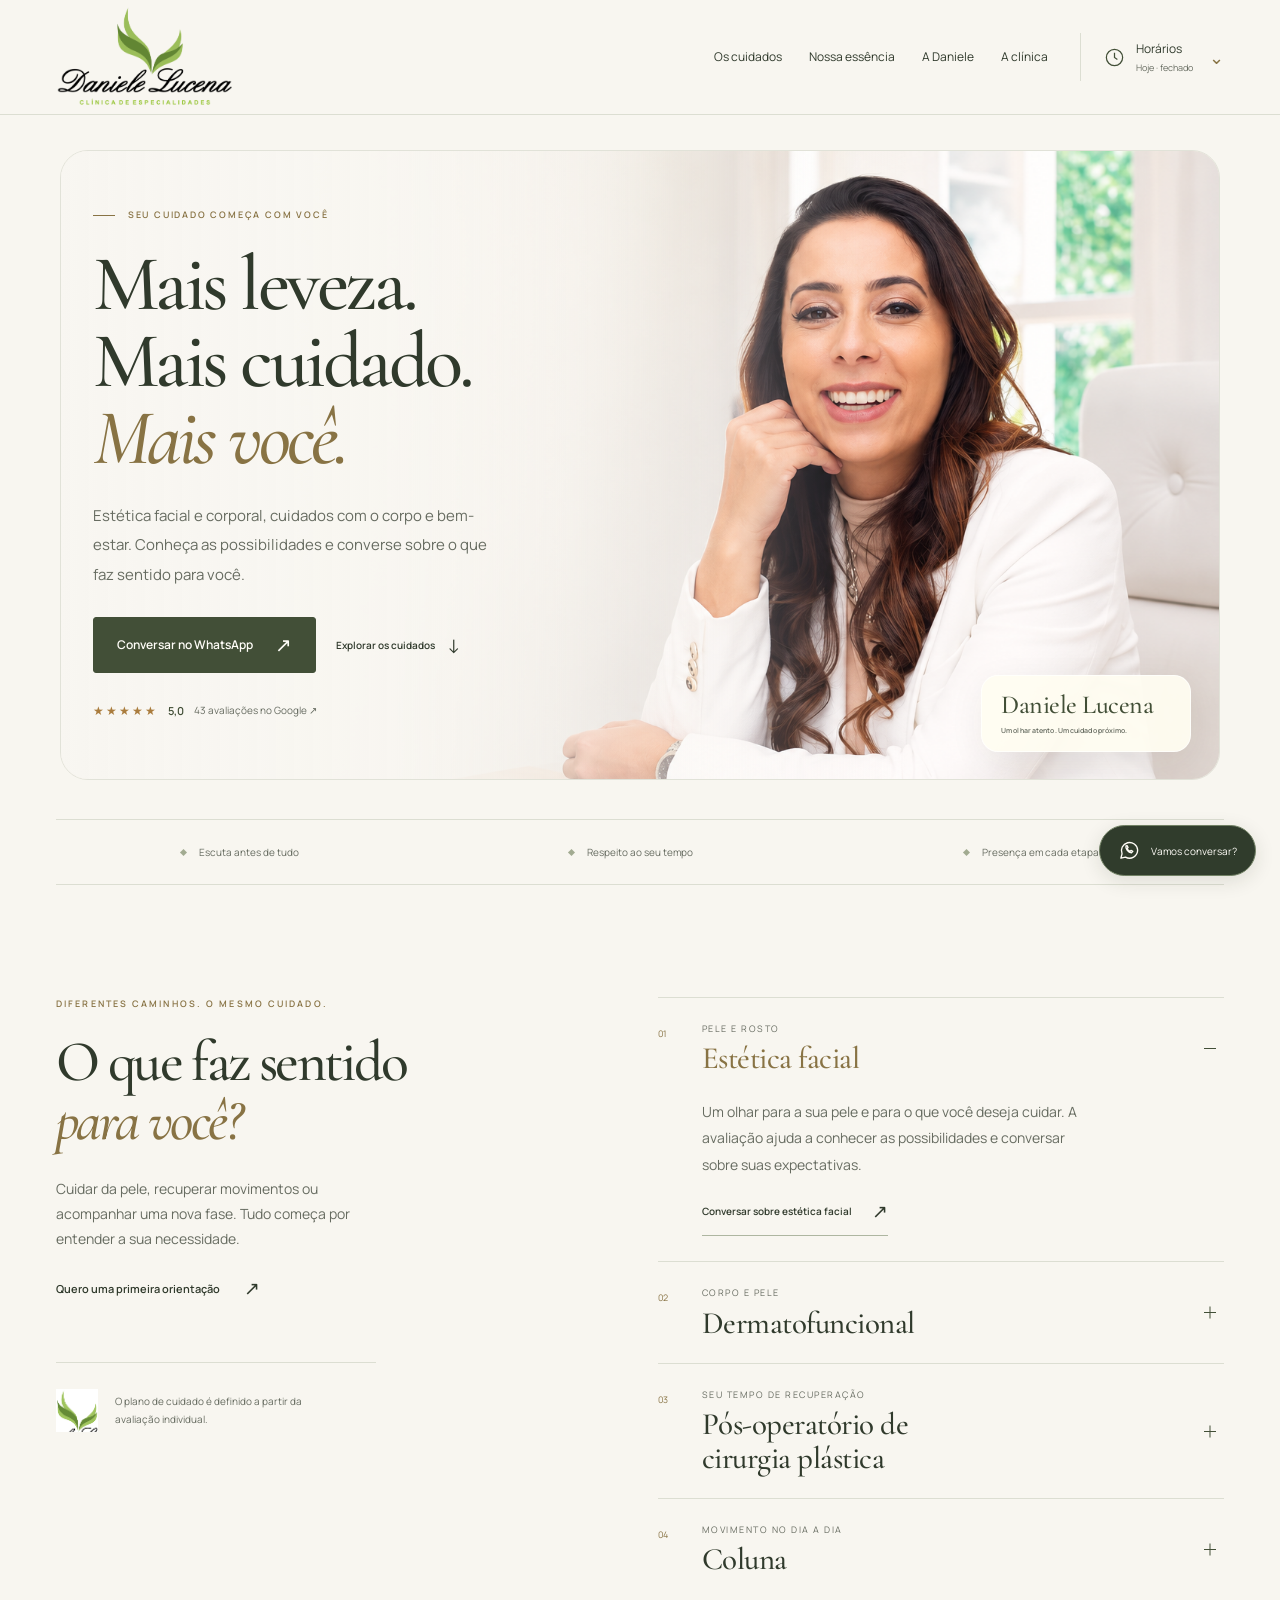
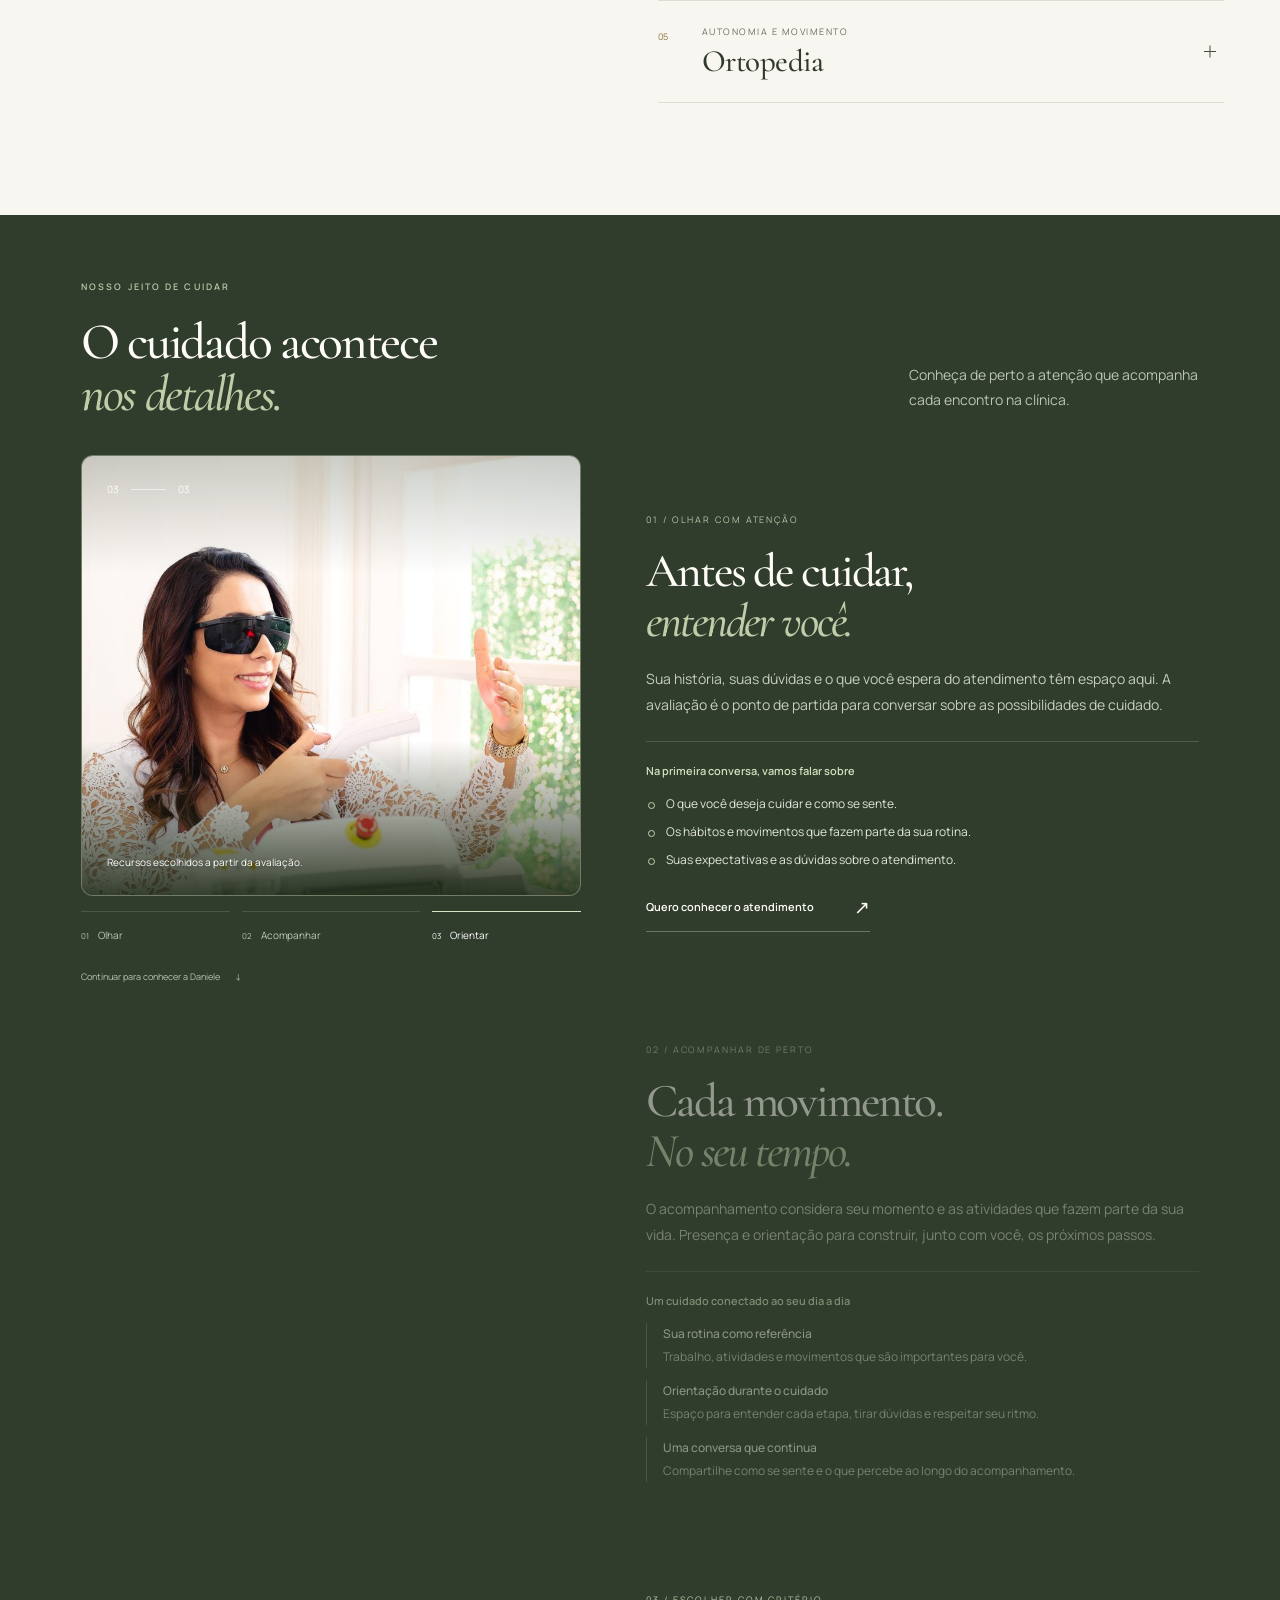
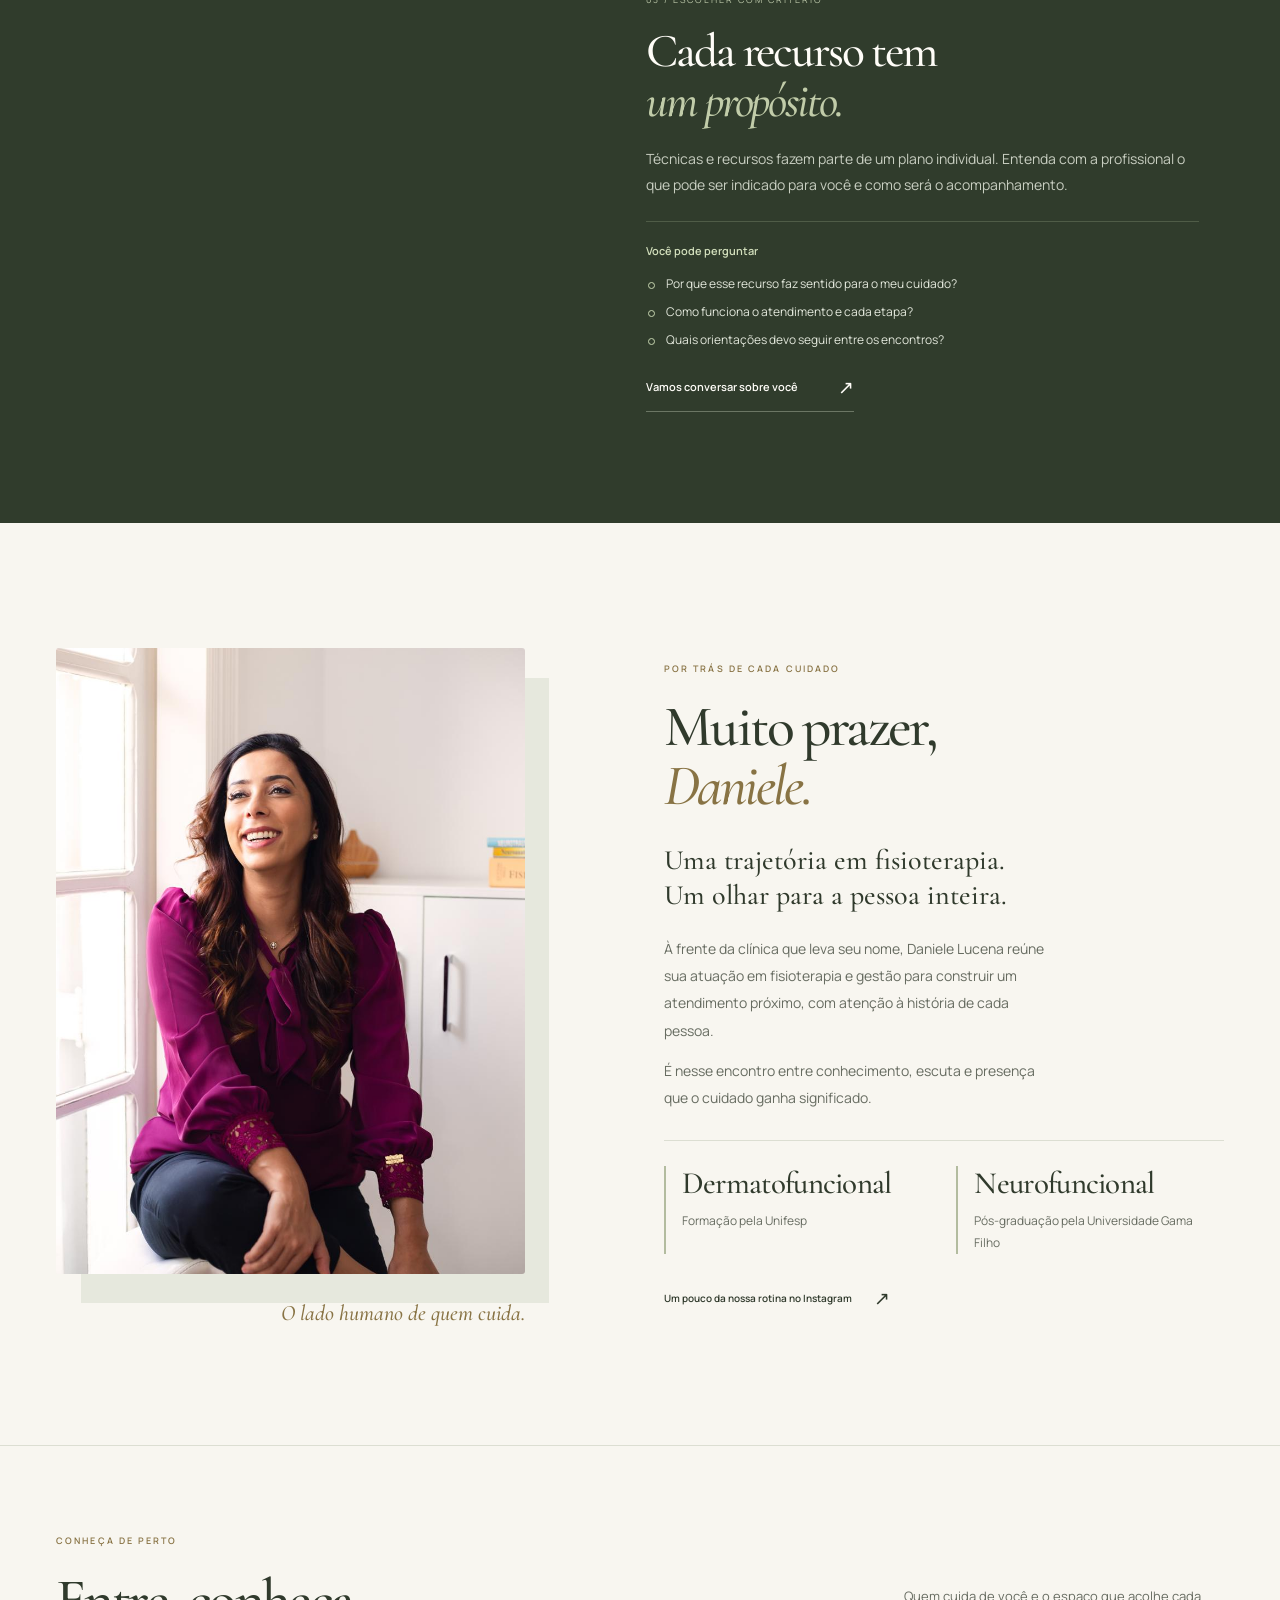
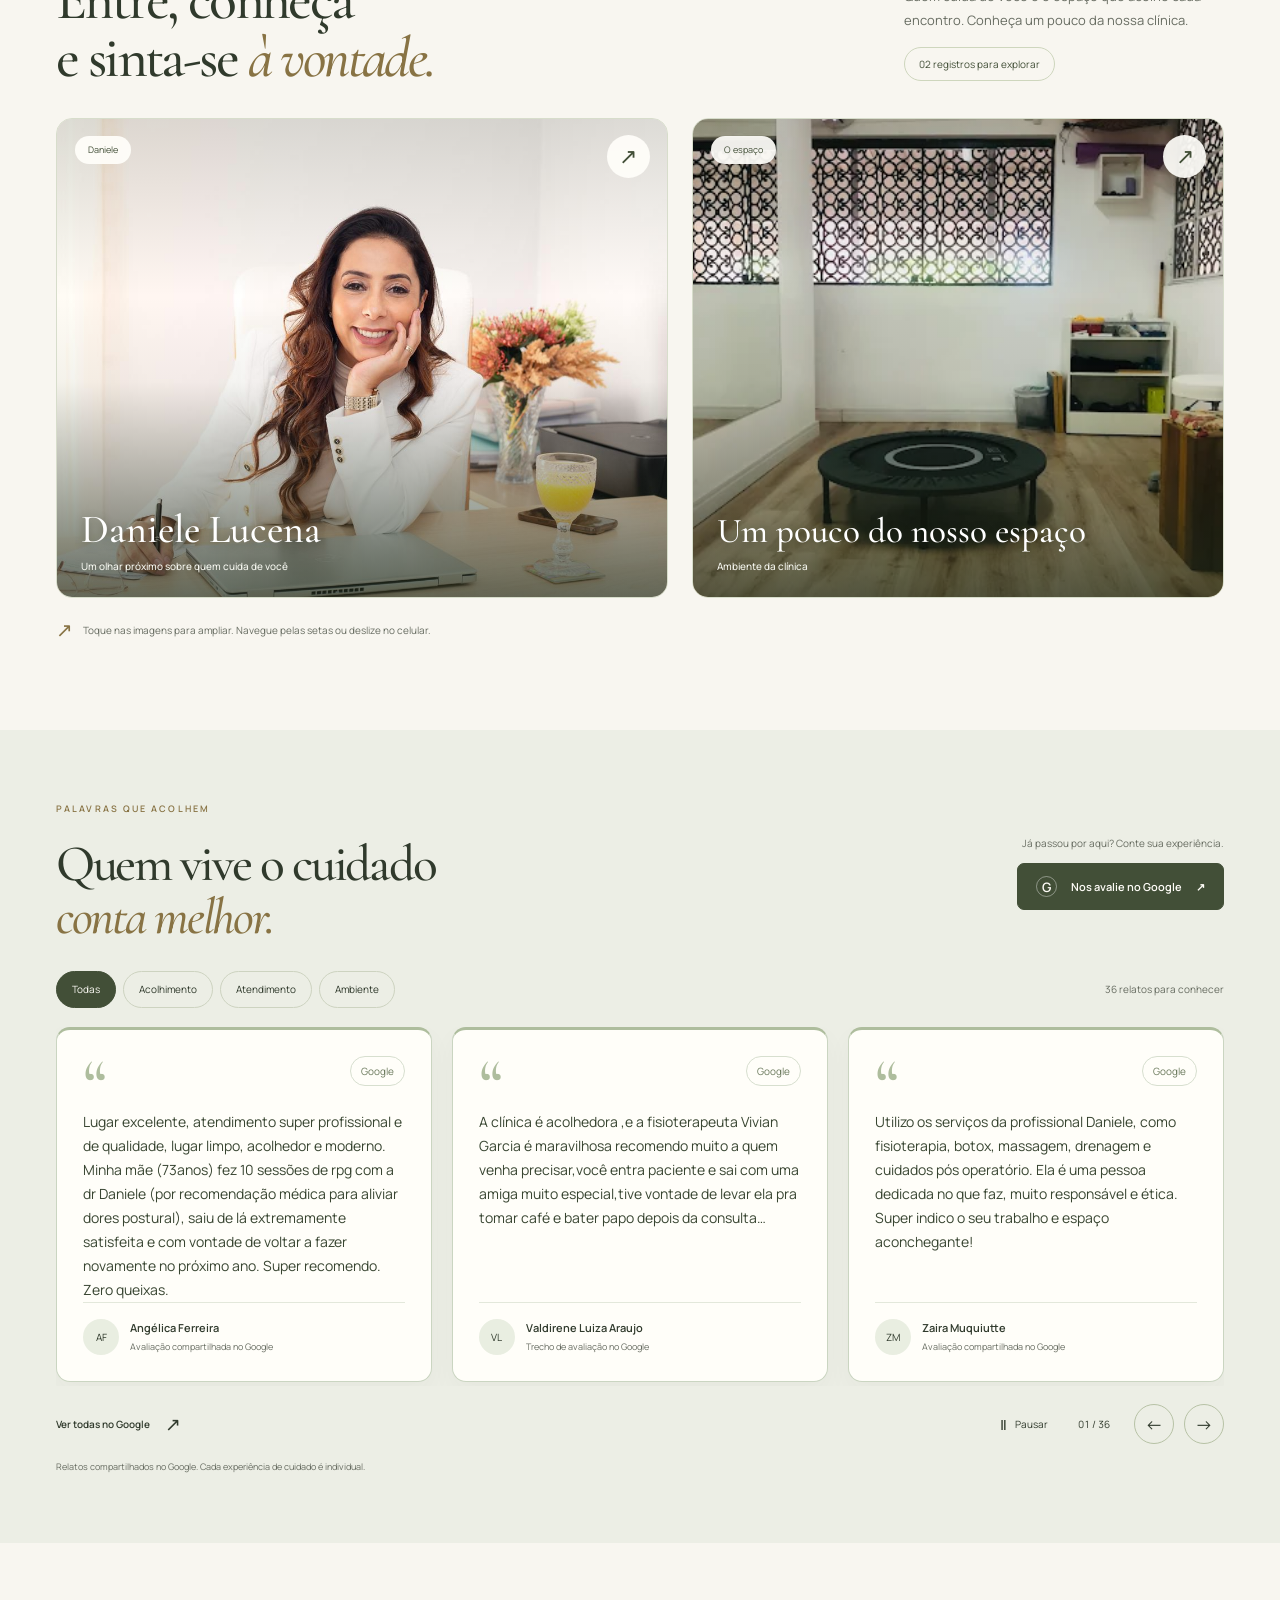
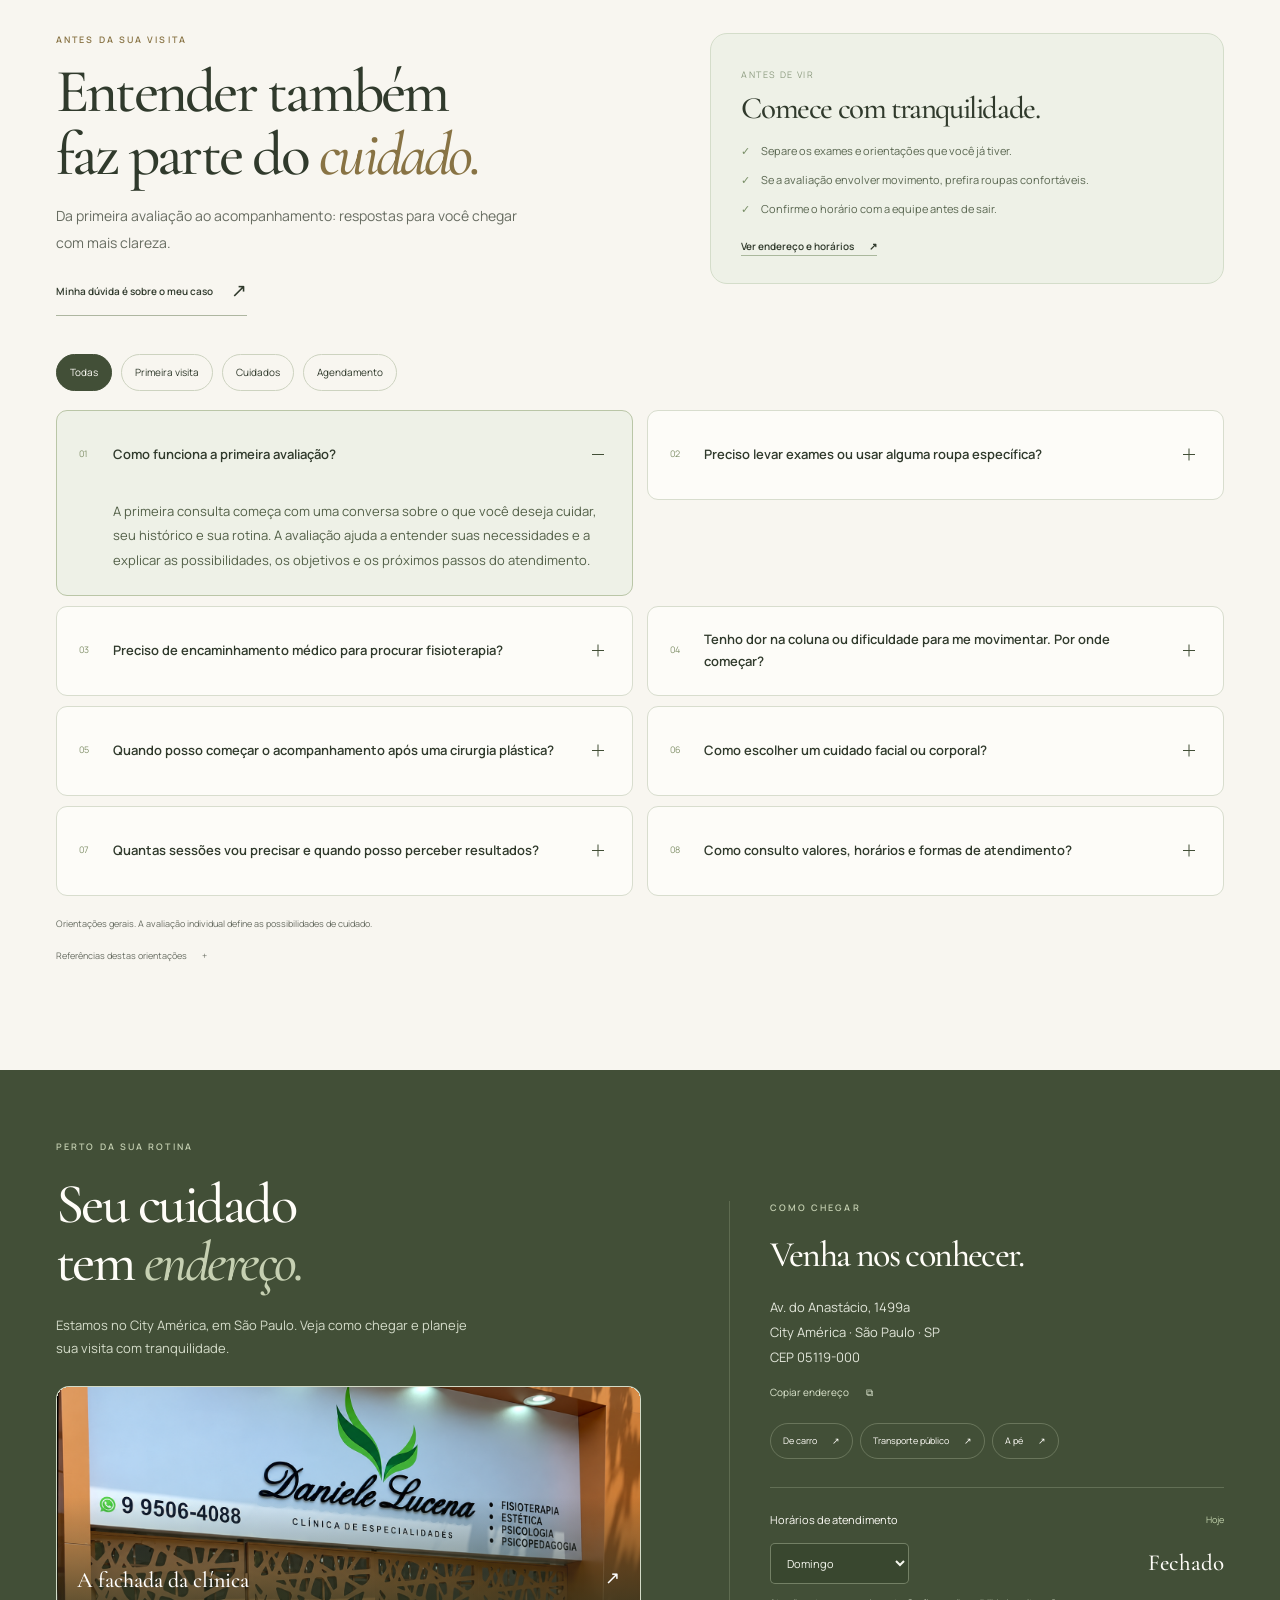
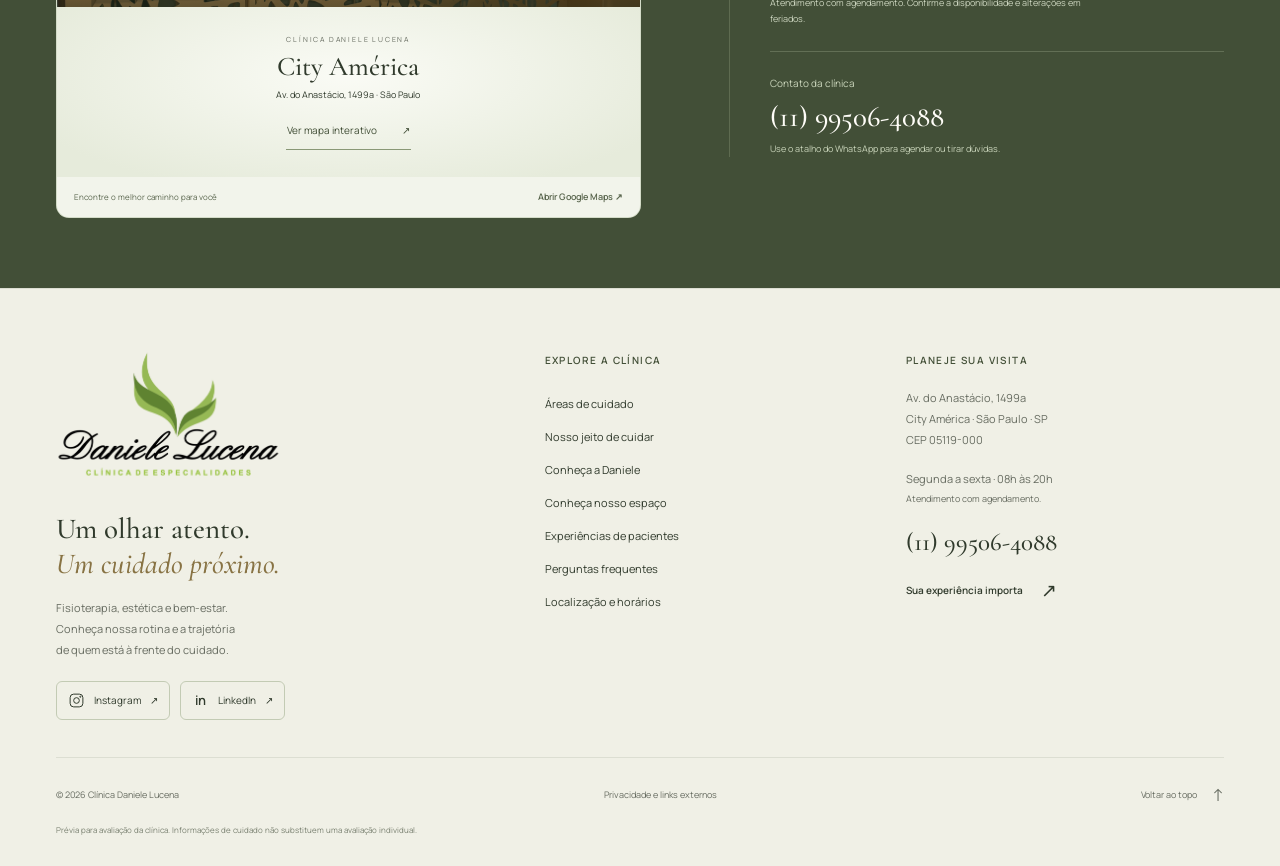
==== commit 55e5e9ce: "Atualiza site com nova logo e galeria da clinica" ====
--- a/index.html
+++ b/index.html
@@ -1,174 +1,1397 @@
 <!DOCTYPE html>
-
 <html lang="pt-BR">
 <head>
-<meta charset="utf-8"/><meta content="width=device-width,initial-scale=1" name="viewport"/><meta content="#414e32" name="theme-color"/>
-<title>Daniele Lucena | Mais cuidado. Mais você.</title>
-<meta content="Conheça os cuidados da Clínica Daniele Lucena: estética facial, dermatofuncional, pós-operatório de cirurgia plástica, coluna e ortopedia." name="description"/>
-<meta content="Daniele Lucena | Mais cuidado. Mais você." property="og:title"/><meta content="Conheça as áreas de cuidado e prepare sua conversa com a clínica." property="og:description"/><meta content="website" property="og:type"/><meta content="pt_BR" property="og:locale"/>
-<link href="assets/favicon.svg" rel="icon"/><link href="css/styles.css" rel="stylesheet"/><link href="css/hero-photo.css" rel="stylesheet"/><link href="css/care-v3.css" rel="stylesheet"/><link href="css/profile-v4.css" rel="stylesheet"/><link href="css/gallery-v5.css" rel="stylesheet"/><script defer="" src="js/config.js"></script><script defer="" src="js/clinic-profile-v4.js"></script><script defer="" src="js/gallery-data-v5.js"></script><script defer="" src="js/main.js?v=11"></script><script defer="" src="js/care-v3.js"></script><script defer="" src="js/profile-v4.js"></script><script defer="" src="js/gallery-v5.js"></script>
-<link href="css/refinamentos-v6.css" rel="stylesheet"/><script defer="" src="js/refinamentos-v6.js"></script><link href="css/visual-v8.css?v=8" rel="stylesheet"/><link href="css/ajuda-v9.css?v=10" rel="stylesheet"/><link href="css/limpeza-v11.css?v=11" rel="stylesheet"/></head>
+  <meta charset="UTF-8">
+  <meta name="viewport" content="width=device-width, initial-scale=1">
+  <meta name="theme-color" content="#3f4b36">
+  <meta name="robots" content="noindex,nofollow">
+  <meta name="description" content="Uma prévia da Clínica Daniele Lucena: fisioterapia, estética e um cuidado que começa com você, no City América, em São Paulo.">
+  <title>Daniele Lucena | Um cuidado que começa com você</title>
+  <link rel="icon" href="[data-uri]">
+  <style>
+@font-face {
+  font-family: 'Cormorant Garamond';
+  font-style: italic;
+  font-weight: 500;
+  font-display: swap;
+  src: url("[data-uri]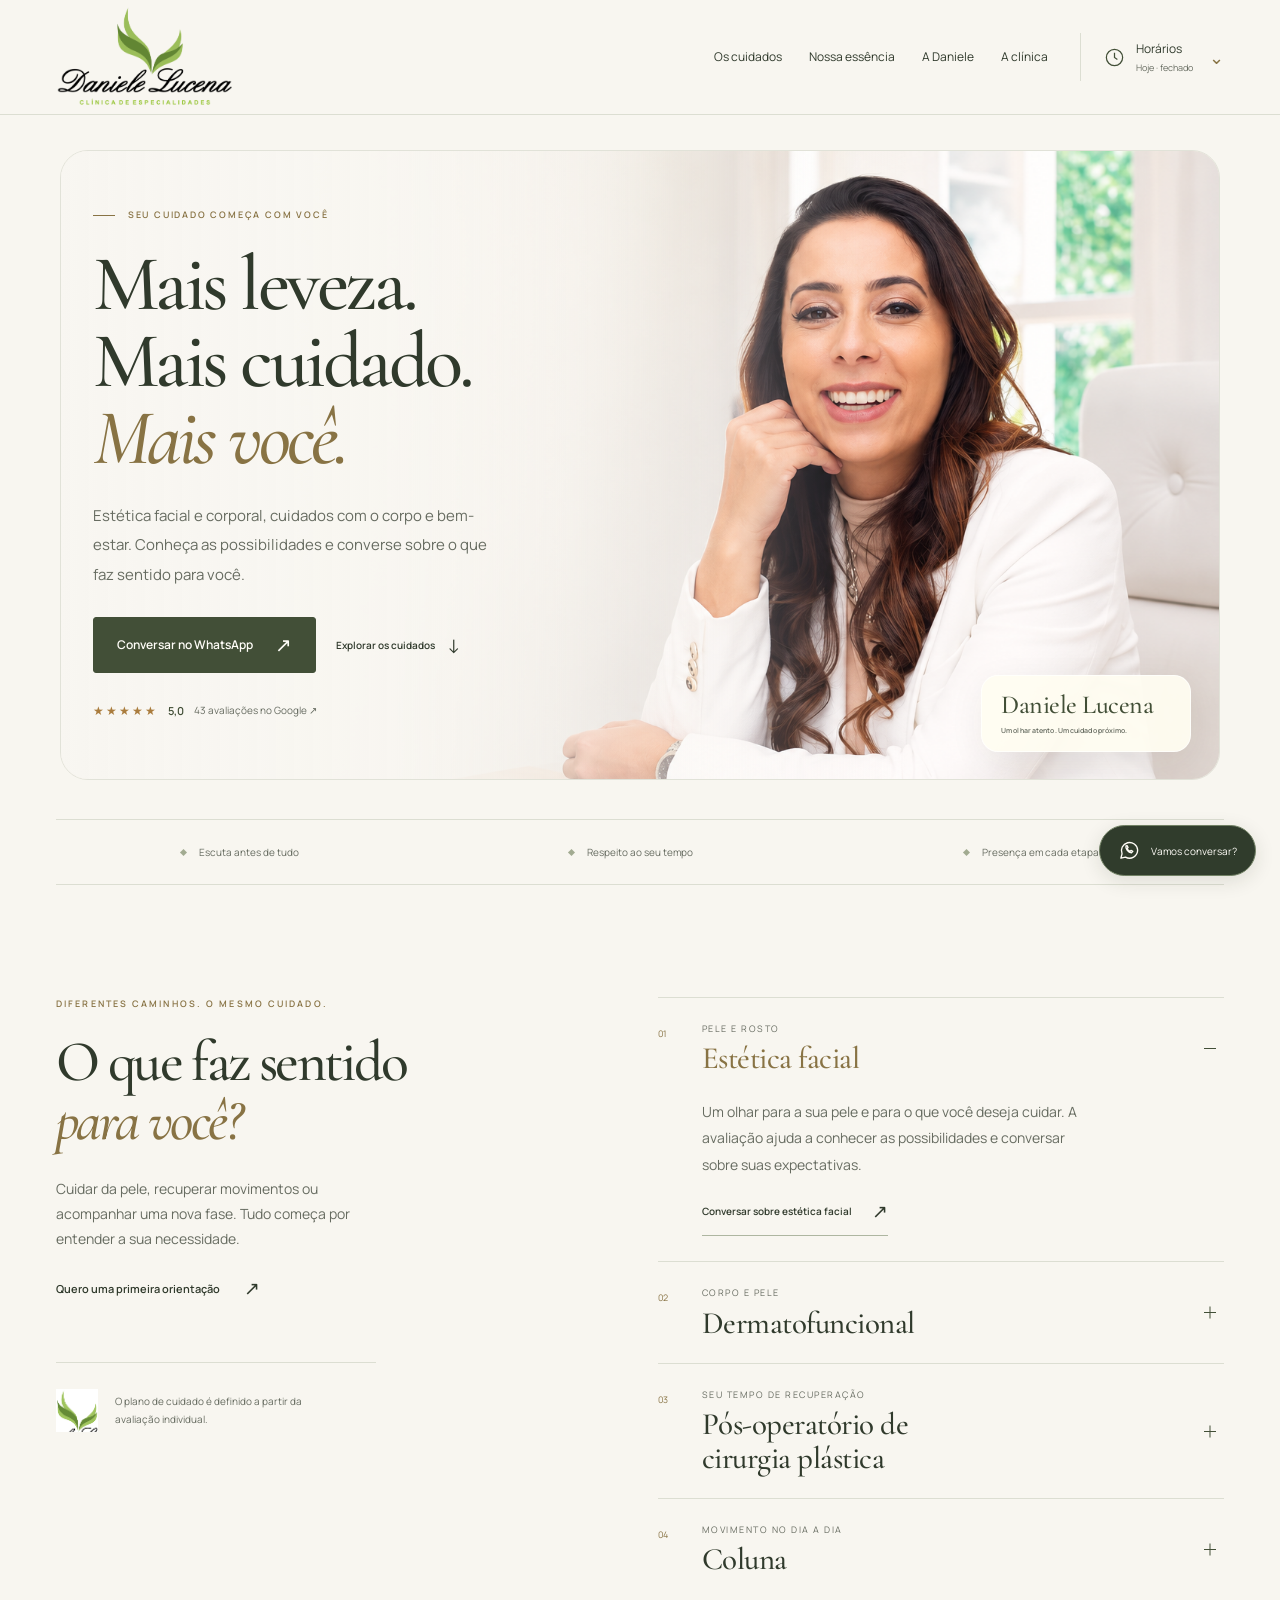
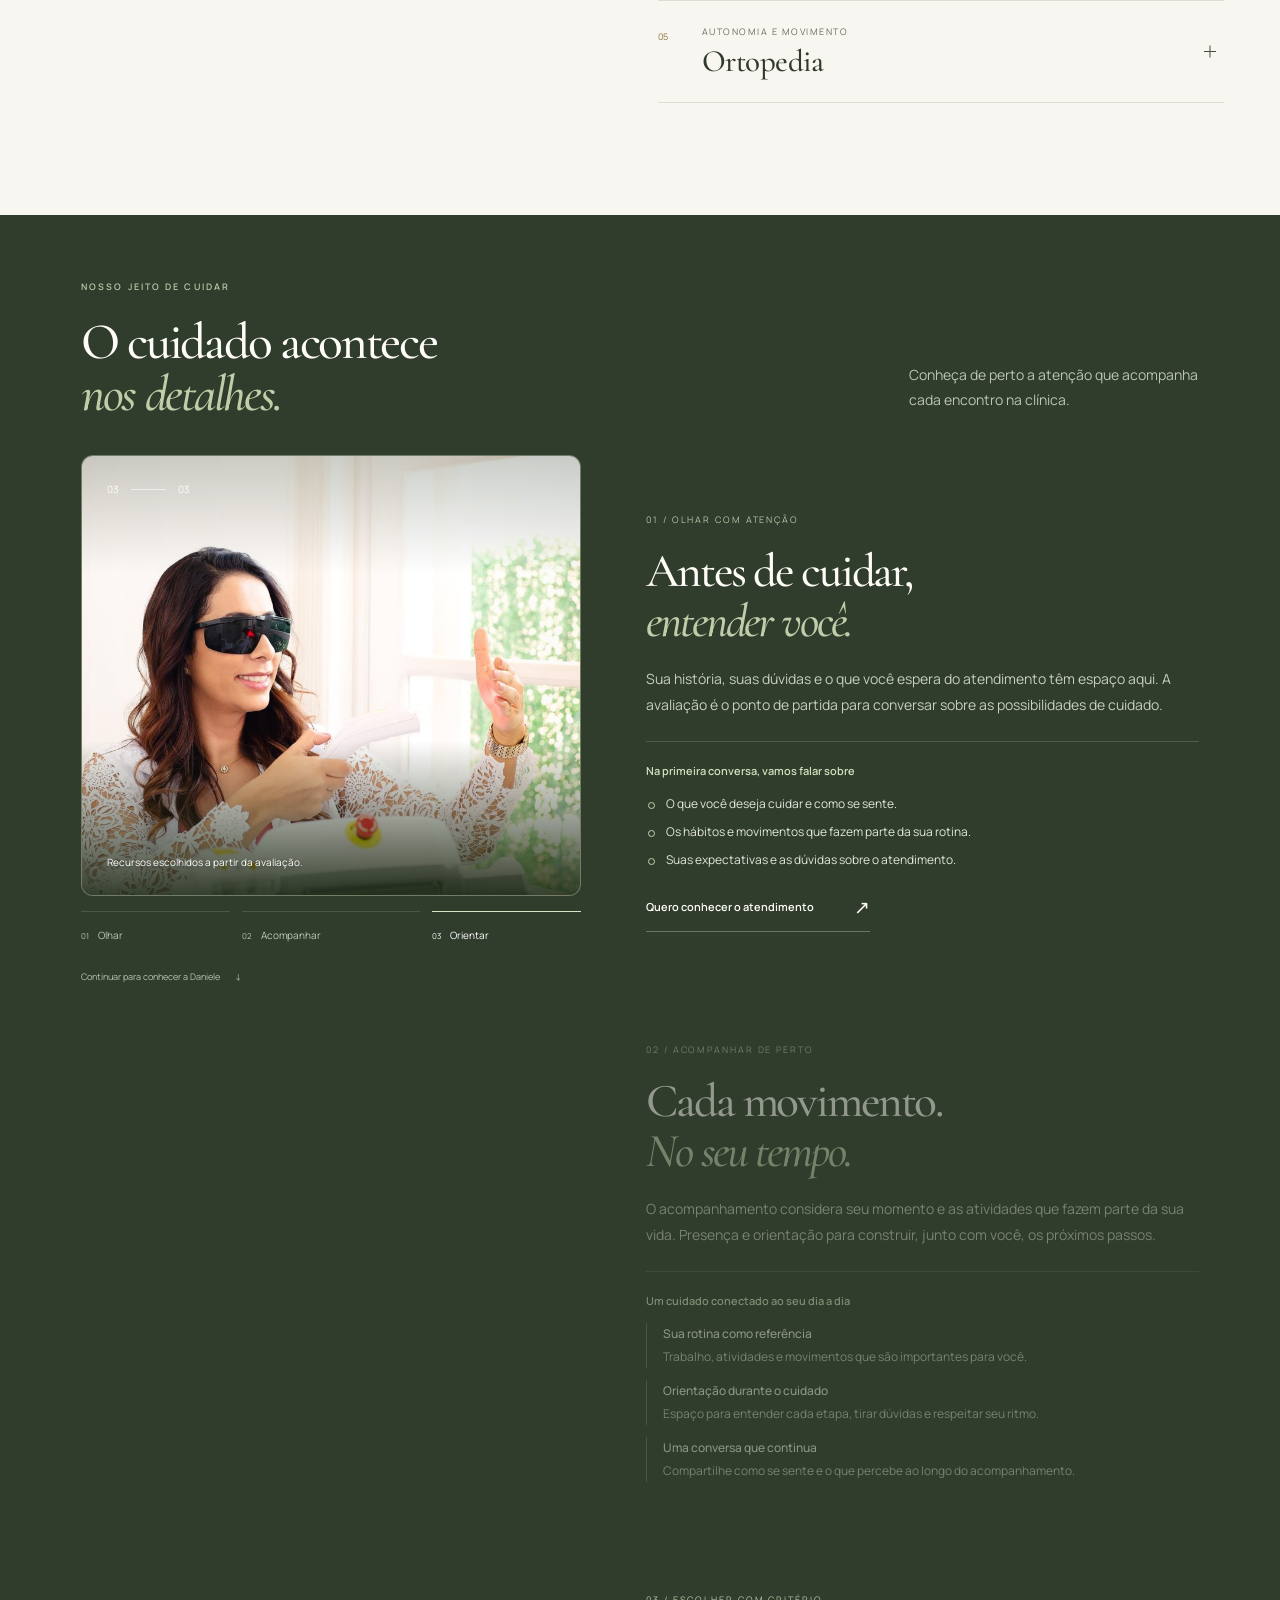
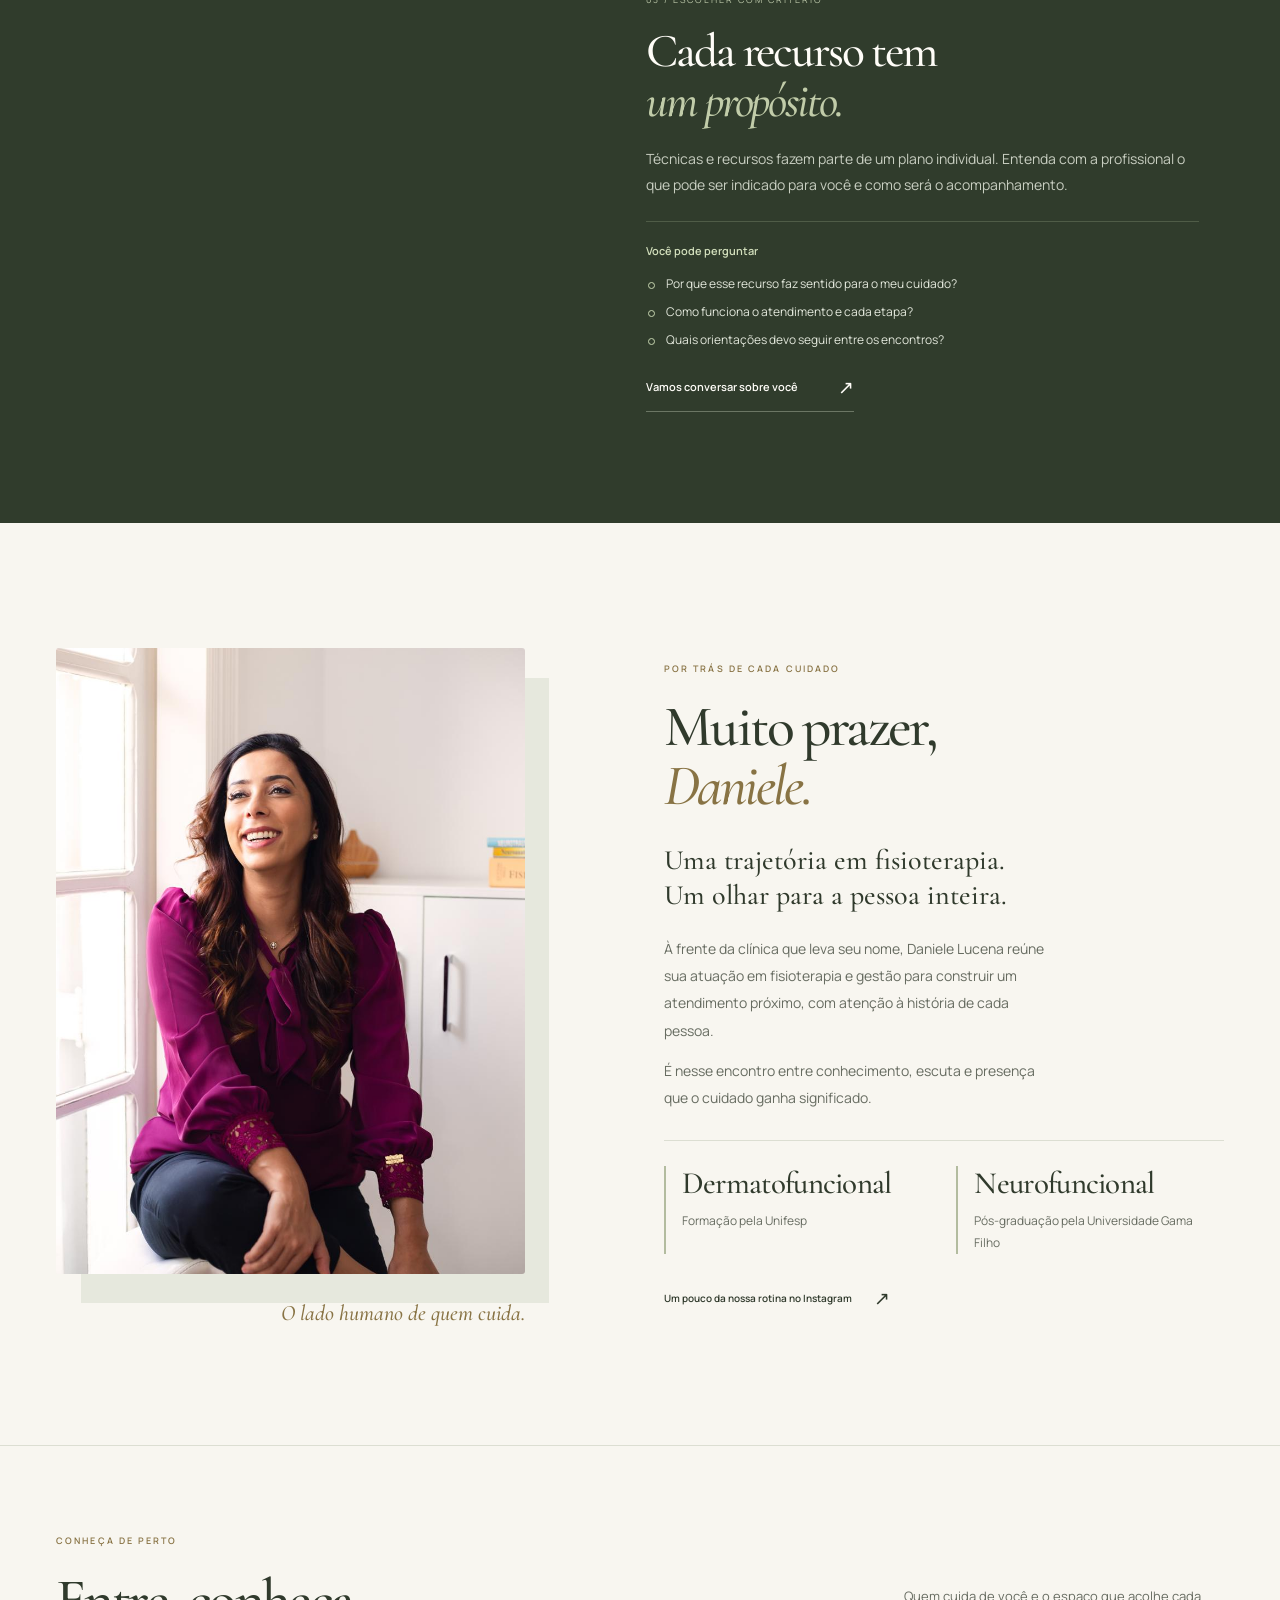
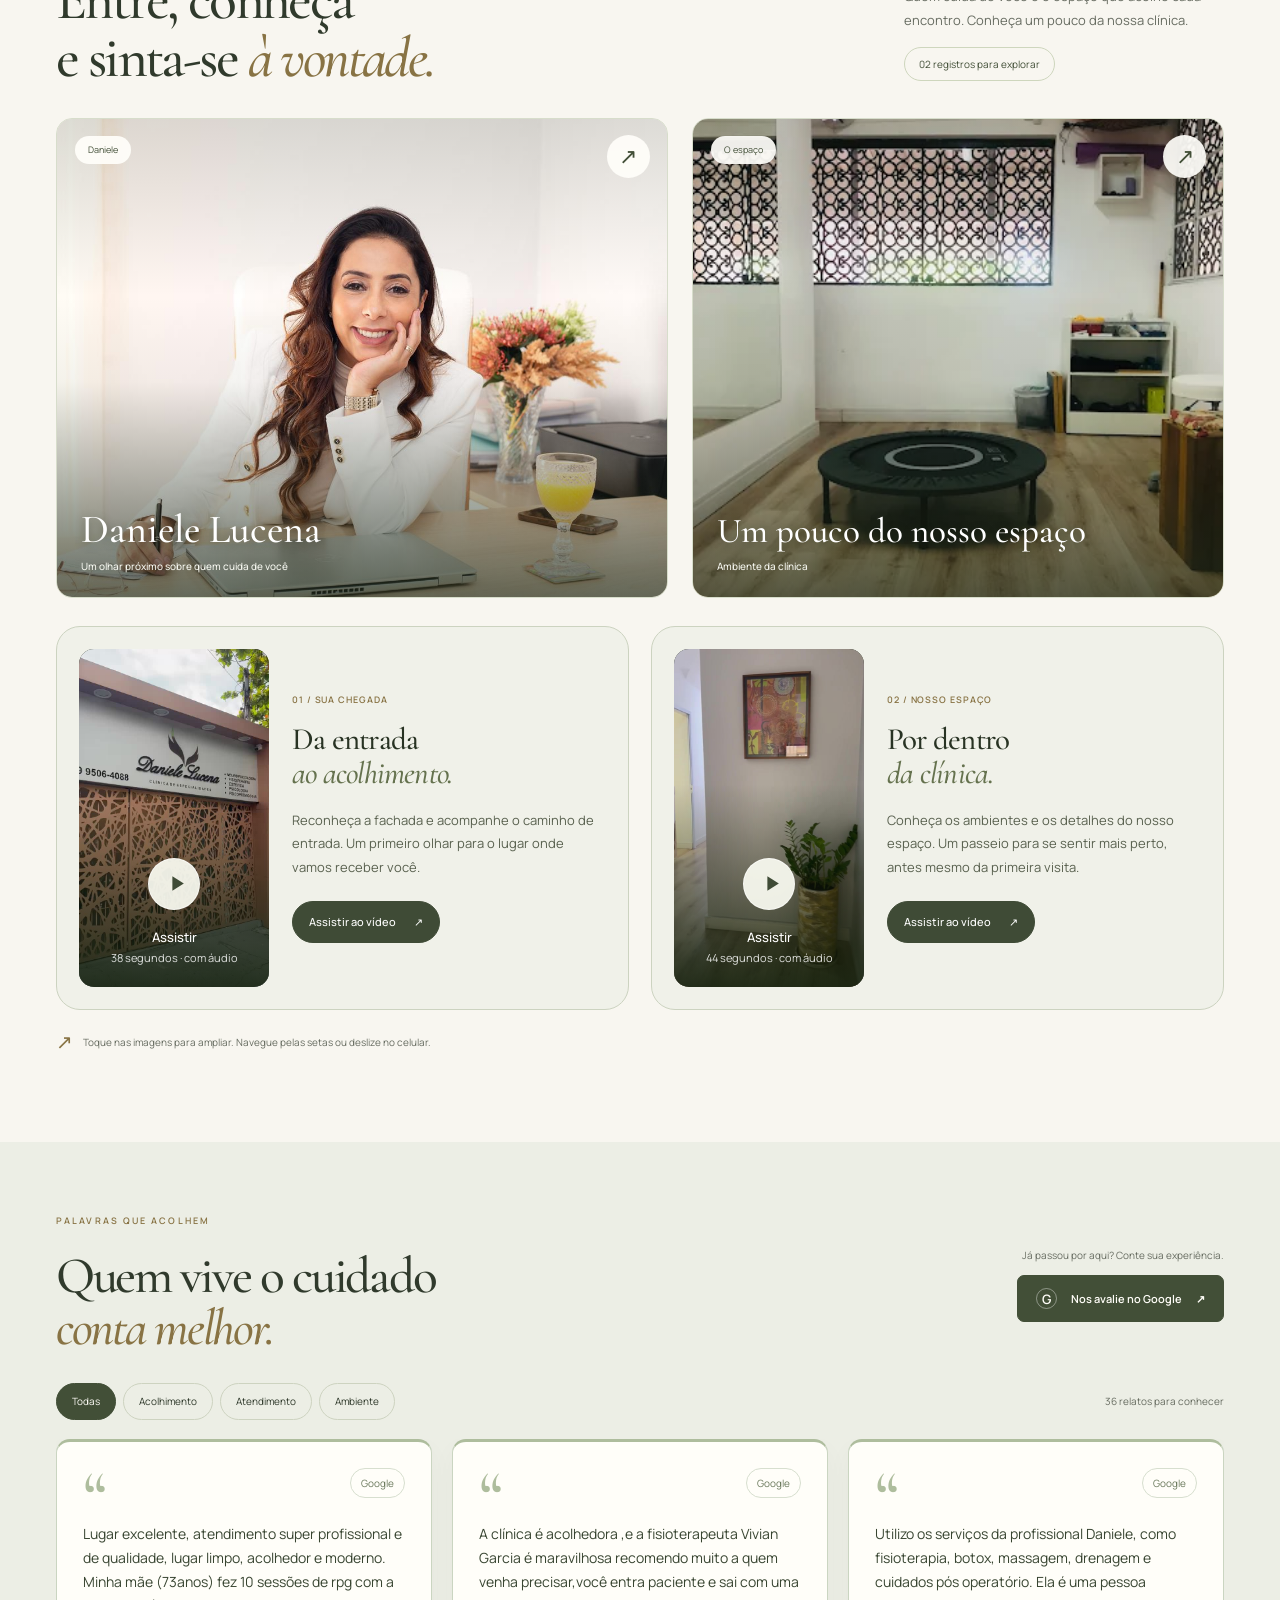
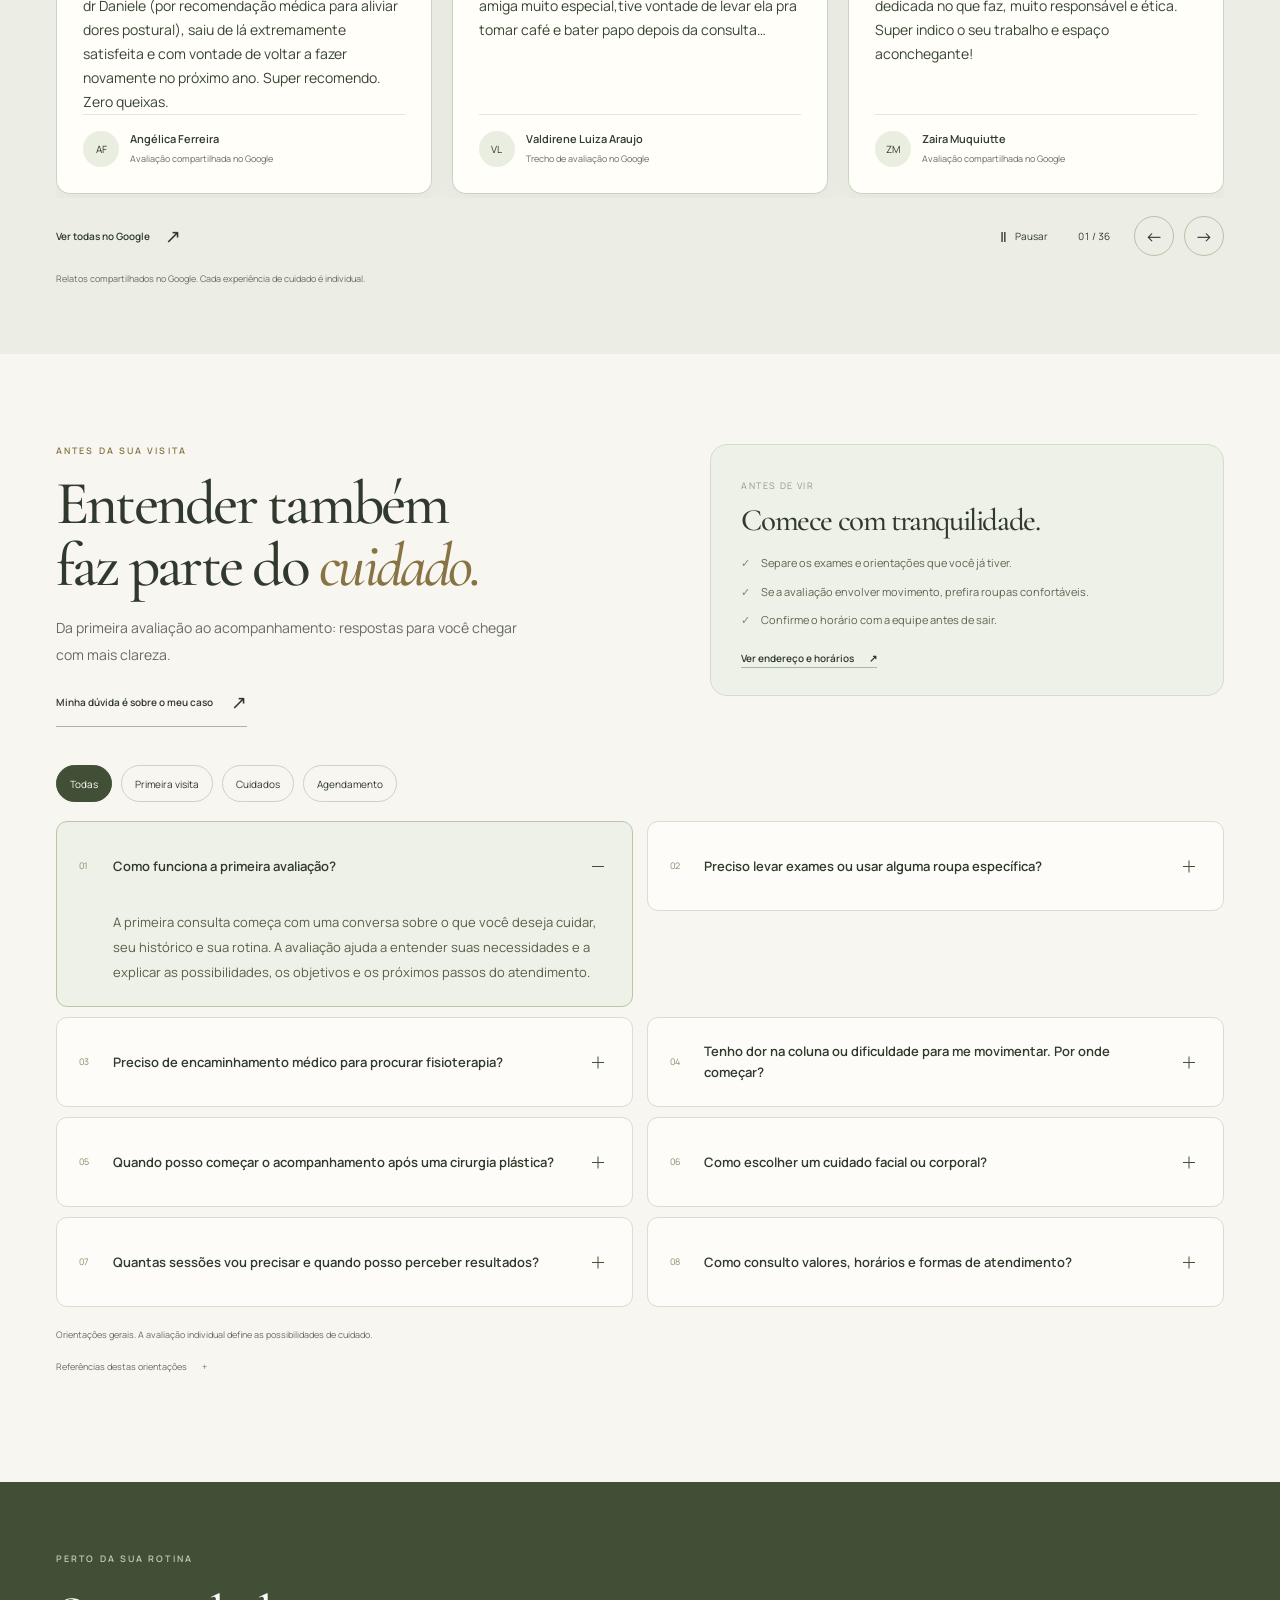
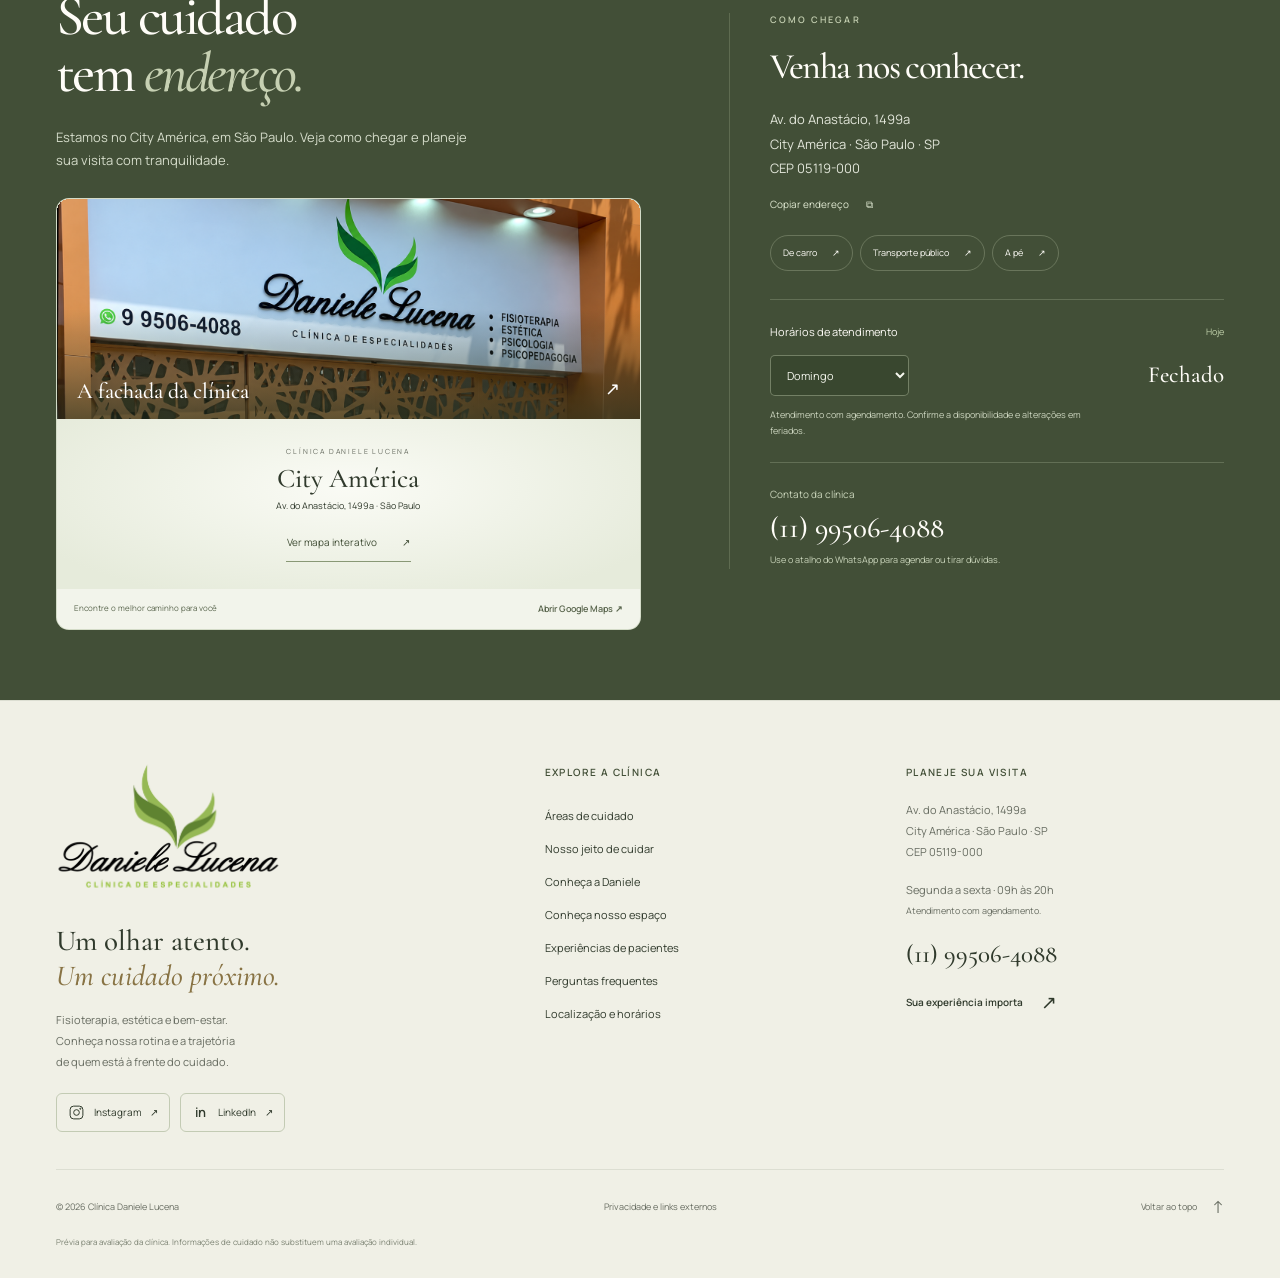
==== commit dfbc3025: "Atualiza videos, descricao de dermatofuncional e horarios" ====
--- a/index.html
+++ b/index.html
@@ -44,7 +44,6 @@
   font-display: swap;
   src: url("[data-uri]") format('truetype');
 }
-
 </style>
   <style>
 :root{--paper:#f8f6f0;--cream:#eeeadd;--white:#fffdf8;--ink:#303a2c;--muted:#676c61;--olive:#424f37;--deep:#303c2c;--gold:#887344;--line:#dcded2;--serif:'Cormorant Garamond',Georgia,serif;--sans:'Manrope',Arial,sans-serif}
@@ -65,17 +64,14 @@
 @media(max-width:370px){.container{padding-inline:20px}.hero-actions{gap:8px}.hero-actions .button{font-size:10px;padding-inline:13px;gap:13px}.hero-actions .quiet-link{font-size:8px}.hero-location{font-size:7px}.photo-role{display:block;margin:4px 0 0}.service-list summary strong{font-size:28px}.story h2{font-size:48px}.story-step h3{font-size:43px}.visit h2{font-size:44px}}
 @media(prefers-reduced-motion:reduce){html{scroll-behavior:auto}*,*:before,*:after{animation:none!important;transition:none!important;scroll-behavior:auto!important}.reveal-pending{opacity:1;transform:none}.story-image{transform:none}.motion-enabled .story-step{opacity:1}.hero-photo img{transform:none!important}}
 @media print{.site-header,.whatsapp-float,.story-controls,.story-skip{display:none}.container{padding:0;max-width:none}.hero,.section,.reviews,.visit{padding-block:24px}.story{padding:24px}.story-layout{display:block}.story-stage{position:relative;top:0;width:50%}.story-step,.story-step:first-child,.story-step:last-child{min-height:0;padding:24px 0}.story-step{opacity:1!important}.reveal-pending{opacity:1;transform:none}.services-intro{position:static}.button{border-color:currentColor}a{overflow-wrap:anywhere}}
-
 /* Reading sizes keep the editorial layout comfortable on smaller screens. */
 .hero-description,.services-intro>p:not(.eyebrow){font-size:14px}.service-content p,.story-heading>p,.story-step>p,.about-copy>p:not(.eyebrow):not(.about-lead){font-size:14px}.faq-list summary,.faq-list p{font-size:13px}.visit-heading>p:not(.eyebrow){font-size:14px}.header-inner nav{font-size:12px}.service-list summary small{font-size:9px}.hero-location{font-size:10px}
 @media(max-width:850px){.header-inner nav>a:not(.button){font-size:11px}.hero-location{font-size:9px}}
 @media(max-width:680px){.hero-description,.services-intro>p:not(.eyebrow),.service-content p,.story-step>p,.about-copy>p:not(.eyebrow):not(.about-lead),.faq-list p{font-size:14px}.hero-actions .button{font-size:12px}.hero-actions .quiet-link{font-size:10px}.hero-location{font-size:9px}.story-heading>p{font-size:13px}.story-step,.story-step:first-child,.story-step:last-child{min-height:68svh;padding-block:40px 48px}.service-list summary small{font-size:8px}.header-inner nav>a:not(.button){font-size:14px}.faq-list summary{font-size:13px}.visit-information address,.visit-hours{font-size:12px}}
 @media(max-width:370px){.hero-actions .button{font-size:11px}.hero-actions .quiet-link{font-size:9px}.hero-location{font-size:8px}}
-
 @media(max-width:680px){.hero h1{font-size:clamp(50px,16.3vw,80px)}.hero-actions{gap:10px}.hero-actions .quiet-link{font-size:9px}}
 .story-image:after{content:'';position:absolute;inset:0;z-index:1;background:linear-gradient(180deg,#15220c38,transparent 27%,transparent 65%,#14210dd9);pointer-events:none}.story-image-shade{display:none}.story-image-count{z-index:3}.story-image figcaption{text-shadow:0 1px 3px #15210d55}
 .about-photo img{height:auto}
-
 </style>
   <style>
 /* A single frame joins the opening text and portrait. */
@@ -132,7 +128,6 @@
 .hero-photo strong { font-size: 32px; color: #fffef8; }
 .hero-photo .photo-role { display: block; margin: 7px 0 0; font-size: 10px; color: #edf1e5; }
 .hero-photo .circle-link { border-color: #edf3e18c; color: #fff; width: 42px; height: 42px; }
-
 /* Shorter, more informative chapters in the scroll sequence. */
 .story { padding-top: 65px; padding-bottom: 48px; }
 .story > .container { max-width: 1230px; }
@@ -161,7 +156,6 @@
 .story-followup > div { border-left: 1px solid #b3c39d66; padding-left: 16px; }
 .story-followup dt { font-size: 12px; font-weight: 500; color: #f1f3eb; }
 .story-followup dd { margin: 3px 0 0; color: #c4cfb9; font-size: 12px; line-height: 1.7; }
-
 @media(min-width:1600px) {
   .hero.container { width: min(1350px, calc(100% - 120px)); padding: 42px; gap: 55px; }
   .hero h1 { font-size: 91px; }
@@ -256,7 +250,6 @@
   .hero.container { border: 1px solid #999; box-shadow: none; margin: 0; }
   .story-step, .story-step:first-child, .story-step:last-child { min-height: 0; }
 }
-
 </style>
   <style>
 /* Practical details, in the same calm visual language as the photographic story. */
@@ -278,12 +271,10 @@
 .hours-popover .is-today th { font-weight: 600; }
 .hours-note { font-size: 9px; line-height: 1.8; margin-top: 13px; }
 .hours-popover .quiet-link { font-size: 10px; margin-top: 5px; }
-
 .education { gap: 25px; margin-bottom: 22px; }
 .education > div { border-left: 2px solid #b3bc9f; padding-left: 16px; }
 .education dt { font: 500 31px/1.16 var(--serif); letter-spacing: -.7px; }
 .education dd { font: 400 12px/1.8 var(--sans); max-width: 240px; margin-top: 9px; }
-
 .reviews { padding-block: 65px 57px; }
 .reviews .section-head { align-items: center; }
 .reviews .section-head h2 { font-size: clamp(43px, 4vw, 57px); }
@@ -316,7 +307,6 @@
 .review-play { display: inline-flex; align-items: center; gap: 8px; border: 0; background: none; font-size: 10px; min-height: 40px; padding: 0 6px; }
 .review-play [data-play-symbol] { font-size: 14px; }
 .review-note { font-size: 9px; margin-top: 10px; }
-
 .faq { grid-template-columns: .8fr 1.2fr; gap: 85px; align-items: start; padding-block: 88px; }
 .faq-intro { position: sticky; top: 130px; }
 .faq h2 { font-size: clamp(43px, 4vw, 57px); }
@@ -336,7 +326,6 @@
 .faq-sources summary { display: inline-flex; align-items: center; gap: 15px; min-height: 36px; }
 .faq-sources ul { margin: 2px 0 0; padding-left: 17px; line-height: 2.3; }
 .faq-sources a { text-decoration: underline; text-underline-offset: 3px; }
-
 .visit { padding-block: 70px; }
 .visit-inner { grid-template-columns: 1.18fr 1fr; gap: 88px; align-items: center; }
 .visit h2 { font-size: clamp(48px, 4.4vw, 64px); }
@@ -373,7 +362,6 @@
 .visit-contact > span { font-size: 10px; color: #c9d4ba; }
 .visit-phone { font-size: 29px; margin-top: 7px; }
 .visit-contact small { font-size: 9px; color: #c9d4ba; margin-top: 7px; max-width: 300px; }
-
 .site-footer { display: block; padding: 60px 0 29px; border-top: 1px solid var(--line); background: #f0f0e6; }
 .footer-main { display: grid; grid-template-columns: 1.3fr .9fr 1fr; gap: 75px; align-items: start; }
 .site-footer .brand { display: inline-flex; gap: 13px; font-size: 29px; }
@@ -402,7 +390,6 @@
 #privacy-dialog h2 { font-size: 44px; margin-bottom: 23px; }
 #privacy-dialog > p:not(.eyebrow) { font-size: 12px; line-height: 1.9; margin-top: 14px; }
 .privacy-close { position: absolute; right: 16px; top: 12px; background: none; border: 0; font-size: 28px; width: 35px; height: 35px; }
-
 @media (hover:hover) {
   .google-review-button:hover { background: #2b3923; transform: translateY(-2px); }
   .round-control:hover:not(:disabled), .chip-group button:hover:not([aria-pressed="true"]) { background: #dce3ce; }
@@ -545,7 +532,6 @@
   .faq-intro { position: static; }
   .site-footer { padding: 25px 0; }
 }
-
 </style>
   <style>
 .clinic-gallery { border-top: 1px solid var(--line); padding-block: 88px 82px; }
@@ -613,7 +599,6 @@
 }
 @media (max-width:360px) { .gallery-tile-caption strong { font-size: 18px; } .gallery-tile:first-child .gallery-tile-caption strong { font-size: 32px; } }
 @media (prefers-reduced-motion:reduce) { .gallery-tile > img { transition: none; } .gallery-tile:hover > img { transform: none; } }
-
 </style>
   <style>
 /* O retrato original volta a ocupar toda a abertura. */
@@ -644,7 +629,6 @@
 .hero-photo .photo-role,.hero-photo .circle-link { display: none; }
 .services-note { align-items: center; gap: 17px; }
 .services-note .brand-mark { width: 39px; height: 42px; font: italic 27px/1 Georgia,serif; border-color: #aab69d; color: var(--olive); flex-shrink: 0; }
-
 /* Depoimentos com hierarquia editorial e texto inteiro dos relatos enviados. */
 .reviews { padding-block: 72px 67px; }
 .review-track { grid-auto-columns: calc((100% - 40px) / 3); gap: 20px; }
@@ -658,7 +642,6 @@
 .review-card figcaption strong { font-size: 11px; }
 .review-card figcaption small { font-size: 9px; }
 .review-note { margin-top: 13px; }
-
 /* Intro com conteúdo útil e perguntas ocupando a largura inteira. */
 .faq { display: block; padding-block: 90px 96px; }
 .faq-intro { display: grid; grid-template-columns: minmax(0,1fr) minmax(290px,.85fr); gap: 0 50px; align-items: start; position: static; }
@@ -682,7 +665,6 @@
 .faq-list details[open] { background: #eef1e7; }
 .faq-list .faq-answer { padding: 0 23px 22px 56px; }
 .faq-note { margin-top: 20px; }
-
 /* Fachada real no cartão de visita, antes do mapa sob demanda. */
 .visit-inner { align-items: center; }
 .facade-photo { position: relative; height: 220px; overflow: hidden; background: #d0d8c7; }
@@ -694,7 +676,6 @@
 .map-stage iframe { height: 250px; }
 .map-placeholder strong { font-size: 27px; }
 .map-pin { display: none; }
-
 @media (max-width:1100px) {
   .hero.container { width: calc(100% - 52px); min-height: 560px; padding-left: 32px; }
   .hero h1 { font-size: clamp(58px,6.2vw,72px); }
@@ -735,7 +716,6 @@
 }
 @media (max-width:370px) { .hero h1 { font-size: 43px; } .hero-actions { gap: 9px; } .hero-proof a { flex-basis: 100%; } .review-card { padding: 18px; } }
 @media (prefers-reduced-motion:reduce) { .hero-photo img { transition: none; } }
-
 /* Identidade oficial e galeria de dois retratos. */
 .brand .clinic-logo{display:block;width:178px;height:auto;max-width:none;mix-blend-mode:multiply}
 .site-header .header-inner{min-height:114px}
@@ -754,13 +734,13 @@
  .gallery-tile:nth-child(2) .gallery-tile-caption strong{font-size:30px}
  .gallery-tile-caption small{display:block}
 }
-
 </style>
   
   
   
   
   
+<link rel="stylesheet" href="assets/updates/daniele-videos-v14.css">
 </head>
 <body>
   <a href="#conteudo" class="skip">Pular para o conteúdo</a>
@@ -770,11 +750,10 @@
       <button class="menu-toggle" type="button" aria-expanded="false" aria-controls="main-nav"><span></span><span></span><span class="sr-only">Abrir menu</span></button>
       <nav id="main-nav" aria-label="Navegação principal">
         <a href="#cuidados">Os cuidados</a><a href="#essencia">Nossa essência</a><a href="#daniele">A Daniele</a><a href="#visita">A clínica</a>
-        <details class="header-hours" id="horarios"><summary aria-label="Horários de atendimento"><svg viewBox="0 0 24 24" aria-hidden="true"><circle cx="12" cy="12" r="8.5"/><path d="M12 7v5l3 2"/></svg><span>Horários<small data-today-hours>Seg–sex · 08h–20h</small></span><span class="hours-chevron" aria-hidden="true">⌄</span></summary><div class="hours-popover"><p class="eyebrow">Planeje sua visita</p><table><caption class="sr-only">Horários da clínica no fuso de São Paulo</caption><tbody><tr data-weekday="1"><th scope="row">Segunda-feira</th><td>08h–20h</td></tr><tr data-weekday="2"><th scope="row">Terça-feira</th><td>08h–20h</td></tr><tr data-weekday="3"><th scope="row">Quarta-feira</th><td>08h–20h</td></tr><tr data-weekday="4"><th scope="row">Quinta-feira</th><td>08h–20h</td></tr><tr data-weekday="5"><th scope="row">Sexta-feira</th><td>08h–20h</td></tr><tr data-weekday="6"><th scope="row">Sábado</th><td>Fechado</td></tr><tr data-weekday="0"><th scope="row">Domingo</th><td>Fechado</td></tr></tbody></table><p class="hours-note">Atendimento com agendamento. Confirme a disponibilidade e os horários em feriados.</p><a class="quiet-link" href="#visita">Endereço e como chegar <span aria-hidden="true">↓</span></a></div></details>
+        <details class="header-hours" id="horarios"><summary aria-label="Horários de atendimento"><svg viewBox="0 0 24 24" aria-hidden="true"><circle cx="12" cy="12" r="8.5"/><path d="M12 7v5l3 2"/></svg><span>Horários<small data-today-hours>Seg–sex · 09h–20h</small></span><span class="hours-chevron" aria-hidden="true">⌄</span></summary><div class="hours-popover"><p class="eyebrow">Planeje sua visita</p><table><caption class="sr-only">Horários da clínica no fuso de São Paulo</caption><tbody><tr data-weekday="1"><th scope="row">Segunda-feira</th><td>09h–20h</td></tr><tr data-weekday="2"><th scope="row">Terça-feira</th><td>09h–20h</td></tr><tr data-weekday="3"><th scope="row">Quarta-feira</th><td>09h–20h</td></tr><tr data-weekday="4"><th scope="row">Quinta-feira</th><td>09h–20h</td></tr><tr data-weekday="5"><th scope="row">Sexta-feira</th><td>09h–20h</td></tr><tr data-weekday="6"><th scope="row">Sábado</th><td>Fechado</td></tr><tr data-weekday="0"><th scope="row">Domingo</th><td>Fechado</td></tr></tbody></table><p class="hours-note">Atendimento com agendamento. Confirme a disponibilidade e os horários em feriados.</p><a class="quiet-link" href="#visita">Endereço e como chegar <span aria-hidden="true">↓</span></a></div></details>
       </nav>
     </div>
   </header>
-
   <main id="conteudo">
     <section class="hero container" id="inicio" aria-labelledby="hero-title">
       <div class="hero-copy">
@@ -789,9 +768,7 @@
         <figcaption><div><span class="eyebrow">Um olhar atento. Um cuidado próximo.</span><strong>Daniele Lucena</strong><span class="photo-role">Fisioterapeuta</span></div><a href="#daniele" class="circle-link" aria-label="Conheça a Daniele">↗</a></figcaption>
       </figure>
     </section>
-
     <div class="container"><div class="care-principles"><span>Escuta antes de tudo</span><span>Respeito ao seu tempo</span><span>Presença em cada etapa</span></div></div>
-
     <section class="section container services" id="cuidados" aria-labelledby="care-title">
       <div class="services-intro" data-reveal>
         <p class="eyebrow">Diferentes caminhos. O mesmo cuidado.</p>
@@ -807,7 +784,7 @@
         </details>
         <details name="care-options">
           <summary><span class="service-number">02</span><span><small>Corpo e pele</small><strong>Dermatofuncional</strong></span><span class="toggle-symbol" aria-hidden="true"></span></summary>
-          <div class="service-content"><p>Cuidado com a pele e os tecidos do corpo, considerando sua história, sua rotina e suas necessidades. Conheça as abordagens disponíveis na clínica.</p><a class="inline-link" href="https://wa.me/5511995064088" data-wa="Olá! Gostaria de entender como funciona a avaliação em fisioterapia dermatofuncional." target="_blank" rel="noopener noreferrer">Conversar sobre dermatofuncional <span aria-hidden="true">↗</span></a></div>
+          <div class="service-content"><p>Especialidade da fisioterapia que atua nas disfunções que afetam direta ou indiretamente a pele, e muitas outras endócrino-metabólicas.</p><a class="inline-link" href="https://wa.me/5511995064088" data-wa="Olá! Gostaria de entender como funciona a avaliação em fisioterapia dermatofuncional." target="_blank" rel="noopener noreferrer">Conversar sobre dermatofuncional <span aria-hidden="true">↗</span></a></div>
         </details>
         <details name="care-options">
           <summary><span class="service-number">03</span><span><small>Seu tempo de recuperação</small><strong>Pós-operatório de<br class="desktop-break"> cirurgia plástica</strong></span><span class="toggle-symbol" aria-hidden="true"></span></summary>
@@ -823,7 +800,6 @@
         </details>
       </div>
     </section>
-
     <section class="story" id="essencia" aria-labelledby="story-title">
       <div class="container">
         <div class="story-heading" data-reveal><div><p class="eyebrow">Nosso jeito de cuidar</p><h2 id="story-title">O cuidado acontece<br><em>nos detalhes.</em></h2></div><p>Conheça de perto a atenção que acompanha cada encontro na clínica.</p></div>
@@ -861,18 +837,15 @@
         </div>
       </div>
     </section>
-
     <section class="section container about" id="daniele" aria-labelledby="daniele-title">
       <figure class="about-photo" data-reveal><img src="[data-uri]" width="853" height="1280" alt="Daniele Lucena sorrindo junto à janela da clínica, vestindo uma blusa vinho." loading="lazy" decoding="async"><figcaption>O lado humano de quem cuida.</figcaption></figure>
       <div class="about-copy" data-reveal><p class="eyebrow">Por trás de cada cuidado</p><h2 id="daniele-title">Muito prazer,<br><em>Daniele.</em></h2><p class="about-lead">Uma trajetória em fisioterapia.<br>Um olhar para a pessoa inteira.</p><p>À frente da clínica que leva seu nome, Daniele Lucena reúne sua atuação em fisioterapia e gestão para construir um atendimento próximo, com atenção à história de cada pessoa.</p><p>É nesse encontro entre conhecimento, escuta e presença que o cuidado ganha significado.</p><dl class="education"><div><dt>Dermatofuncional</dt><dd>Formação pela Unifesp</dd></div><div><dt>Neurofuncional</dt><dd>Pós-graduação pela Universidade Gama Filho</dd></div></dl><a class="quiet-link" href="https://www.instagram.com/clinica_daniele_lucena/" target="_blank" rel="noopener noreferrer">Um pouco da nossa rotina no Instagram <span aria-hidden="true">↗</span></a></div>
     </section>
-
     <section class="clinic-gallery container section" id="galeria" aria-labelledby="galleryTitle">
       <div class="gallery-heading"><div><p class="eyebrow">Conheça de perto</p><h2 id="galleryTitle">Entre, conheça<br>e sinta-se <em>à vontade.</em></h2></div><div class="gallery-intro"><p>Quem cuida de você e o espaço que acolhe cada encontro. Conheça um pouco da nossa clínica.</p><span class="gallery-count" id="galleryMediaCount">2 fotos da clínica</span></div></div>
       <div class="gallery-grid gallery-mosaic" id="galleryGrid" aria-label="Galeria da clínica"></div>
       <p class="gallery-guidance"><span aria-hidden="true">↗</span> Toque nas imagens para ampliar. Navegue pelas setas ou deslize no celular.</p>
     </section>
-
     <section class="reviews" id="avaliacoes" aria-labelledby="reviews-title"><div class="container">
       <div class="section-head"><div><p class="eyebrow">Palavras que acolhem</p><h2 id="reviews-title">Quem vive o cuidado<br><em>conta melhor.</em></h2></div><div class="review-invite"><span>Já passou por aqui? Conte sua experiência.</span><a class="google-review-button" href="https://search.google.com/local/writereview?placeid=ChIJc-JufrH5zpQRPXhoZgG-E5s" target="_blank" rel="noopener noreferrer"><span class="google-letter" aria-hidden="true">G</span> Nos avalie no Google <span aria-hidden="true">↗</span></a></div></div>
       <div class="review-toolbar"><div class="chip-group" role="group" aria-label="Filtrar avaliações por tema"><button type="button" data-review-filter="all" aria-pressed="true">Todas</button><button type="button" data-review-filter="acolhimento" aria-pressed="false">Acolhimento</button><button type="button" data-review-filter="atendimento" aria-pressed="false">Atendimento</button><button type="button" data-review-filter="ambiente" aria-pressed="false">Ambiente</button></div><span class="review-count" id="review-count">36 relatos para conhecer</span></div>
@@ -880,7 +853,6 @@
             </div><div class="review-bottom"><a class="quiet-link" href="https://www.google.com/maps/search/?api=1&amp;query=Cl%C3%ADnica+de+Especialidade+Daniele+Lucena%2C+Av.+do+Anast%C3%A1cio%2C+1499a+-+City+Am%C3%A9rica%2C+S%C3%A3o+Paulo+-+SP%2C+05119-000&amp;query_place_id=ChIJc-JufrH5zpQRPXhoZgG-E5s" target="_blank" rel="noopener noreferrer">Ver todas no Google <span aria-hidden="true">↗</span></a><div class="review-controls"><button type="button" id="review-play" class="review-play" aria-label="Pausar carrossel" aria-pressed="false"><span data-play-symbol aria-hidden="true">Ⅱ</span><span data-play-label>Pausar</span></button><span id="review-position" class="review-position" aria-hidden="true">01 / 36</span><button type="button" class="round-control" id="review-prev" aria-label="Depoimento anterior">←</button><button type="button" class="round-control" id="review-next" aria-label="Próximo depoimento">→</button></div></div><p class="sr-only" id="review-announcement" role="status"></p></div>
       <p class="review-note">Relatos compartilhados no Google. Cada experiência de cuidado é individual.</p>
     </div></section>
-
     <section class="section container faq" id="duvidas" aria-labelledby="faq-title"><div class="faq-intro"><p class="eyebrow">Antes da sua visita</p><h2 id="faq-title">Entender também<br>faz parte do <em>cuidado.</em></h2><p>Da primeira avaliação ao acompanhamento: respostas para você chegar com mais clareza.</p><a class="inline-link" href="https://wa.me/5511995064088" data-wa="Olá! Li as perguntas frequentes no site e gostaria de tirar uma dúvida sobre o atendimento." target="_blank" rel="noopener noreferrer">Minha dúvida é sobre o meu caso <span aria-hidden="true">↗</span></a><aside class="faq-prep" aria-label="Para planejar sua primeira visita"><span class="faq-prep-label">ANTES DE VIR</span><h3>Comece com tranquilidade.</h3><ul><li>Separe os exames e orientações que você já tiver.</li><li>Se a avaliação envolver movimento, prefira roupas confortáveis.</li><li>Confirme o horário com a equipe antes de sair.</li></ul><a href="#visita">Ver endereço e horários <span aria-hidden="true">↗</span></a></aside></div><div class="faq-content"><div class="chip-group faq-filters" role="group" aria-label="Filtrar dúvidas por assunto"><button type="button" data-faq-filter="all" aria-pressed="true">Todas</button><button type="button" data-faq-filter="primeira" aria-pressed="false">Primeira visita</button><button type="button" data-faq-filter="cuidados" aria-pressed="false">Cuidados</button><button type="button" data-faq-filter="agenda" aria-pressed="false">Agendamento</button></div><div class="faq-list">
 <details name="clinic-faq" data-faq-category="primeira" open><summary><span class="faq-number" aria-hidden="true">01</span><span>Como funciona a primeira avaliação?</span><span class="toggle-symbol" aria-hidden="true"></span></summary><div class="faq-answer"><p>A primeira consulta começa com uma conversa sobre o que você deseja cuidar, seu histórico e sua rotina. A avaliação ajuda a entender suas necessidades e a explicar as possibilidades, os objetivos e os próximos passos do atendimento.</p></div></details>
 <details name="clinic-faq" data-faq-category="primeira"><summary><span class="faq-number" aria-hidden="true">02</span><span>Preciso levar exames ou usar alguma roupa específica?</span><span class="toggle-symbol" aria-hidden="true"></span></summary><div class="faq-answer"><p>Se você já tiver exames, laudos ou orientações relacionados ao que deseja cuidar, leve-os à consulta. Para avaliações de movimento, prefira roupas confortáveis; ao agendar, confirme se há algum preparo específico.</p></div></details>
@@ -891,17 +863,15 @@
 <details name="clinic-faq" data-faq-category="cuidados"><summary><span class="faq-number" aria-hidden="true">07</span><span>Quantas sessões vou precisar e quando posso perceber resultados?</span><span class="toggle-symbol" aria-hidden="true"></span></summary><div class="faq-answer"><p>A quantidade e a frequência são definidas após a avaliação e podem mudar conforme sua evolução. Cada pessoa responde de uma forma, por isso os objetivos e o acompanhamento são revistos ao longo do cuidado.</p></div></details>
 <details name="clinic-faq" data-faq-category="agenda"><summary><span class="faq-number" aria-hidden="true">08</span><span>Como consulto valores, horários e formas de atendimento?</span><span class="toggle-symbol" aria-hidden="true"></span></summary><div class="faq-answer"><p>Pelo WhatsApp, você pode confirmar a disponibilidade, o valor da avaliação e as formas de pagamento antes de agendar. Se tiver convênio ou buscar reembolso, pergunte à equipe quais modalidades estão disponíveis.</p></div></details>
       </div><p class="faq-note">Orientações gerais. A avaliação individual define as possibilidades de cuidado.</p><details class="faq-sources"><summary>Referências destas orientações <span aria-hidden="true">+</span></summary><ul><li><a href="https://www.coffito.gov.br/nsite/?page_id=2346" target="_blank" rel="noopener noreferrer">COFFITO · avaliação e plano de cuidado ↗</a></li><li><a href="https://www.crefito14.org.br/noticias/noticias-saiba-mais-encaminhamento-medico-para-consultar-fisioterapeuta-ou-terapeuta-ocupacional-2024-07-29" target="_blank" rel="noopener noreferrer">CREFITO-14 · acesso à fisioterapia ↗</a></li><li><a href="https://www3.unicentro.br/defisio/clinica-escola/faq/" target="_blank" rel="noopener noreferrer">Unicentro · preparação para a avaliação ↗</a></li><li><a href="https://www.into.saude.gov.br/fisioterapia" target="_blank" rel="noopener noreferrer">INTO · fisioterapia e movimento ↗</a></li><li><a href="https://www.cirurgiaplastica.org.br/recomendacoes-essenciais-para-uma-recuperacao-saudavel-apos-cirurgia-plastica/" target="_blank" rel="noopener noreferrer">SBCP · acompanhamento após cirurgia plástica ↗</a></li><li><a href="https://www.coffito.gov.br/nsite/?p=3157" target="_blank" rel="noopener noreferrer">COFFITO · Fisioterapia Dermatofuncional ↗</a></li><li><a href="https://www.coffito.gov.br/nsite/?p=2765" target="_blank" rel="noopener noreferrer">COFFITO · planejamento e reavaliação ↗</a></li></ul></details></div></section>
-
     <section class="visit" id="visita" aria-labelledby="visit-title"><div class="container visit-inner">
       <div class="visit-heading"><p class="eyebrow">Perto da sua rotina</p><h2 id="visit-title">Seu cuidado<br>tem <em>endereço.</em></h2><p>Estamos no City América, em São Paulo. Veja como chegar e planeje sua visita com tranquilidade.</p><div class="map-card"><figure class="facade-photo"><img src="[data-uri]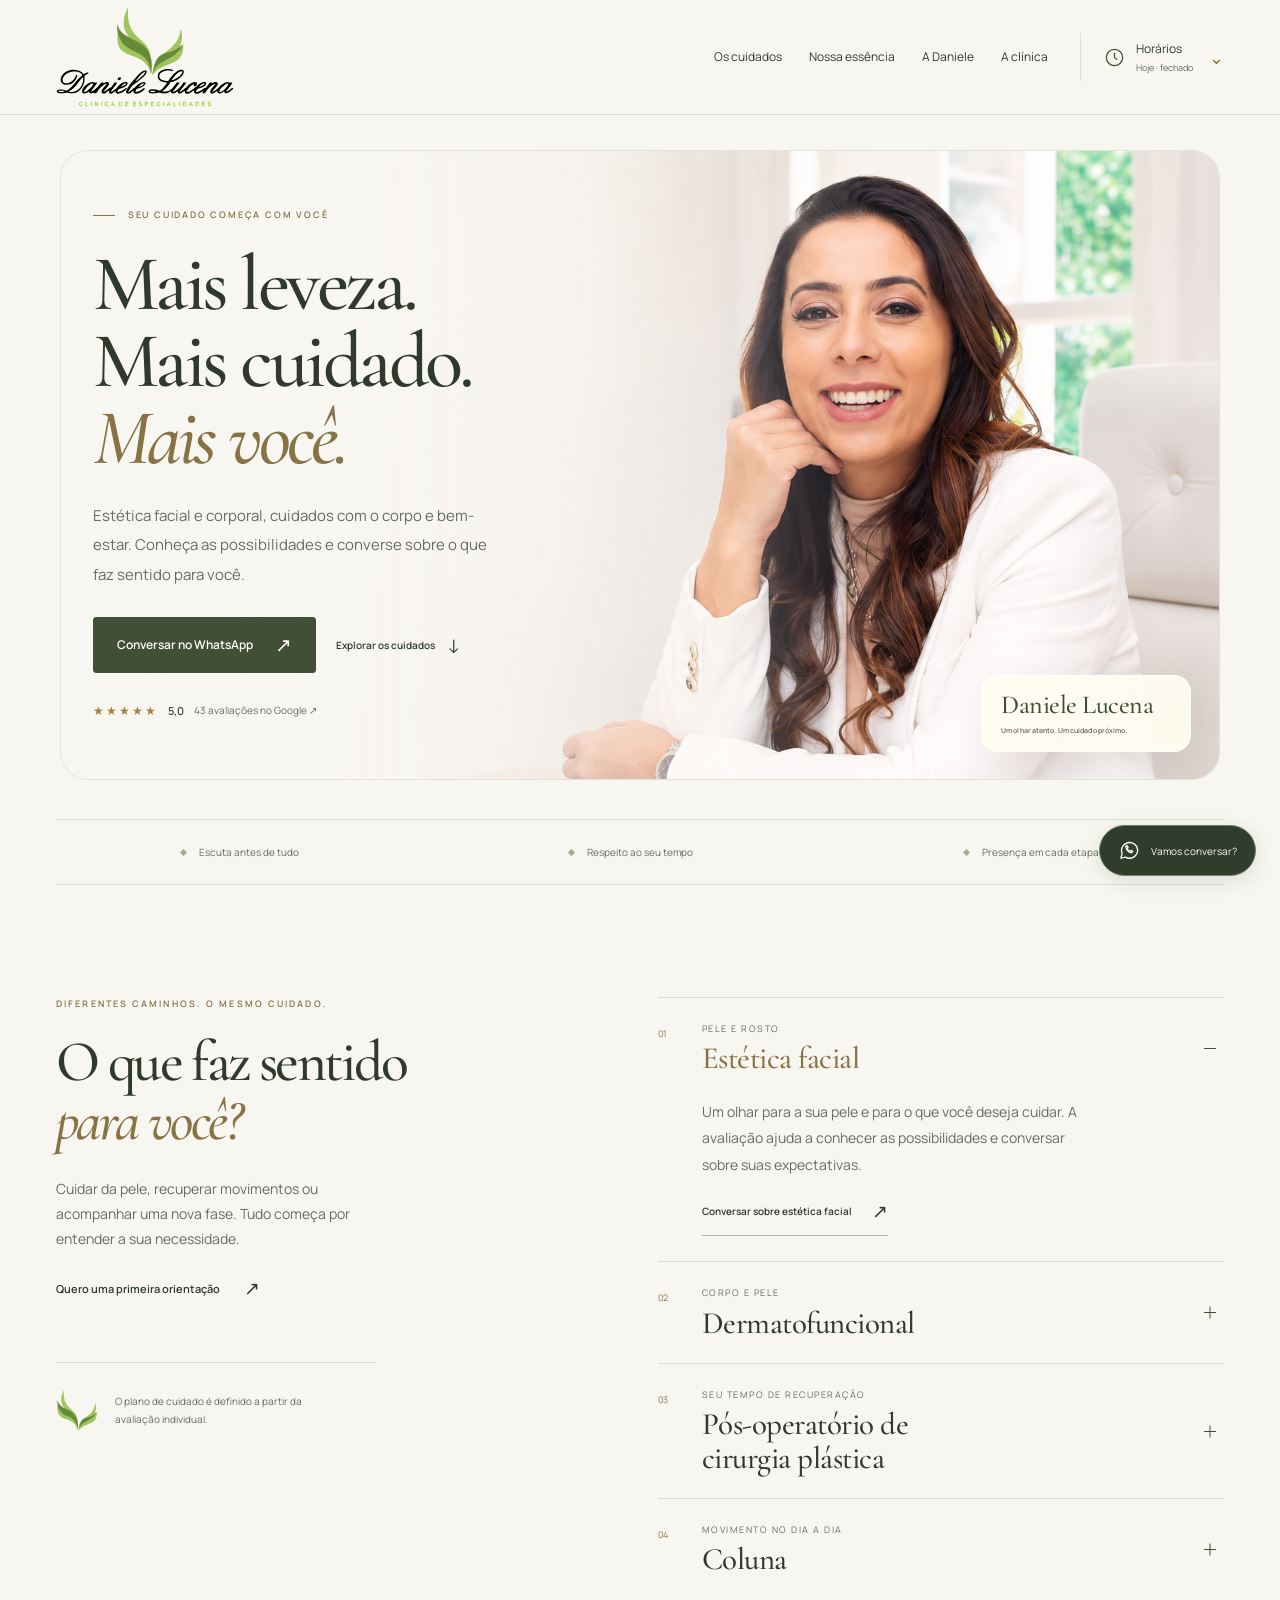
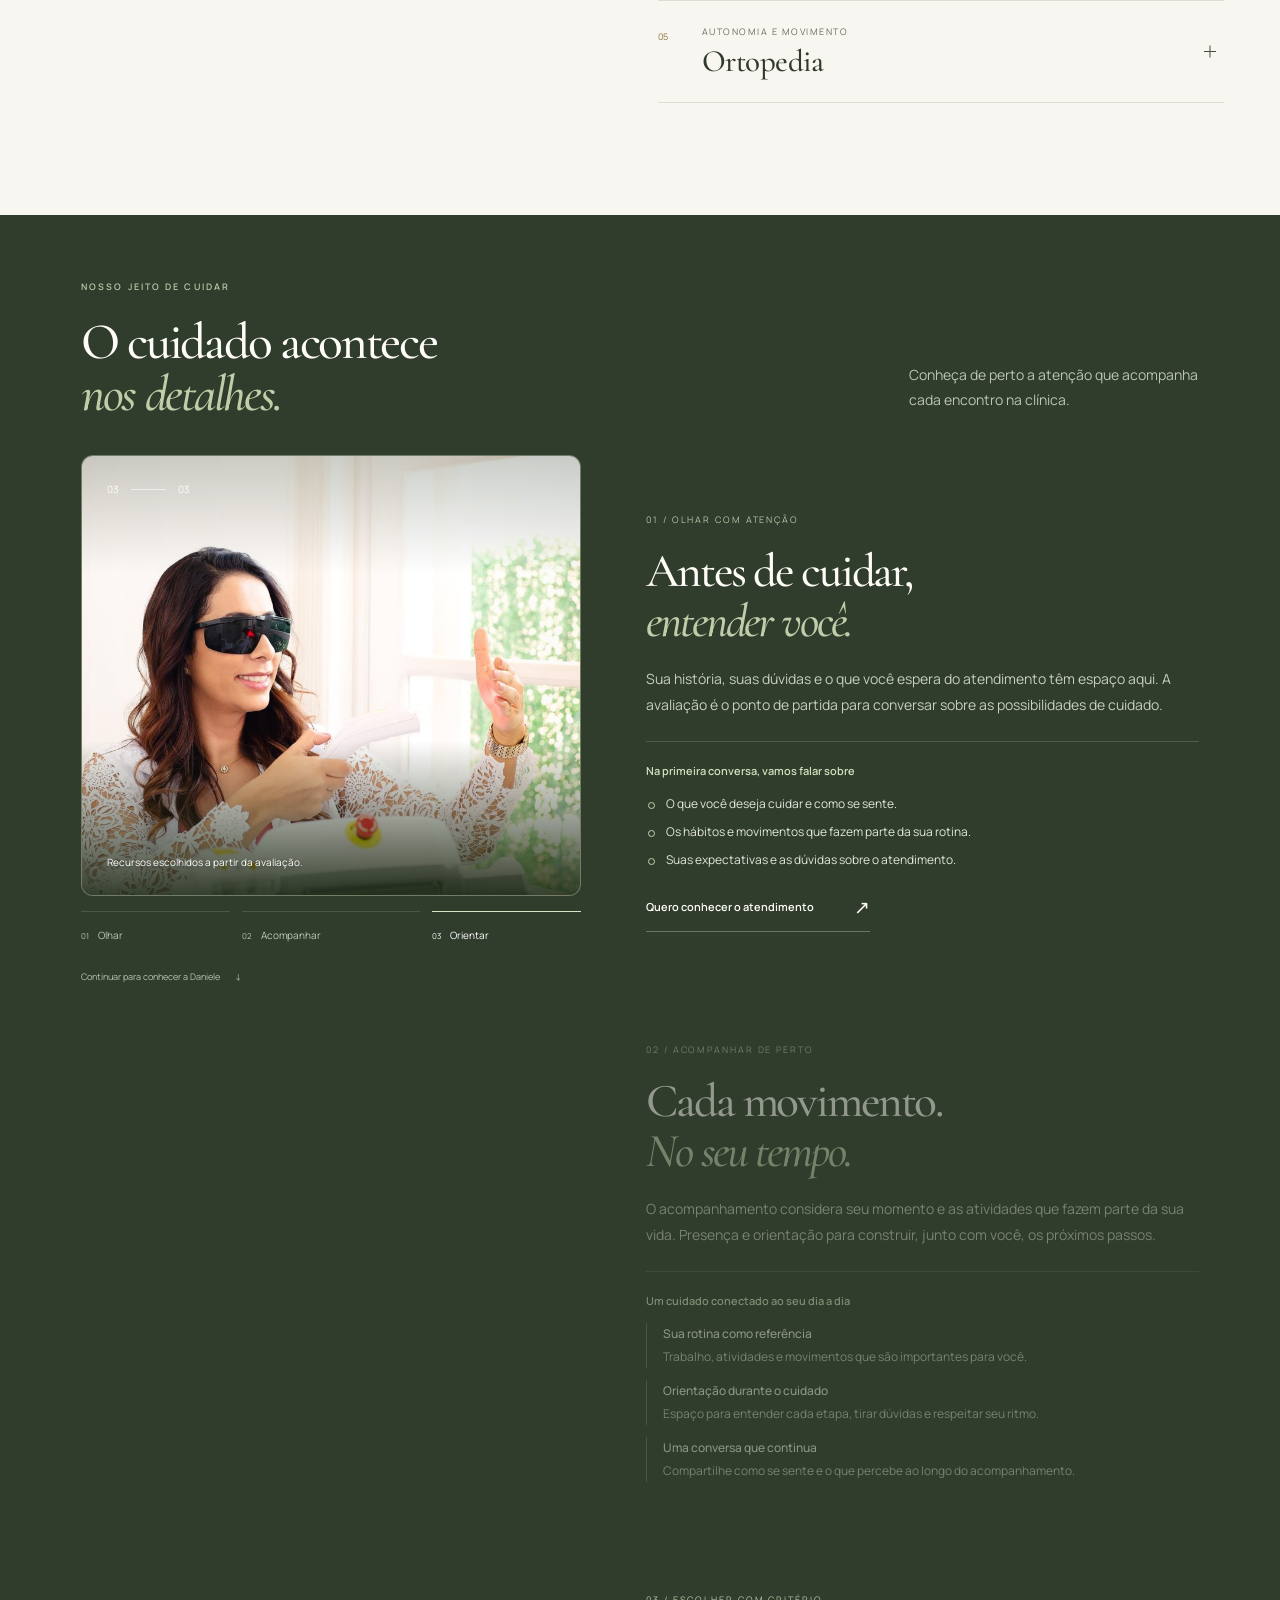
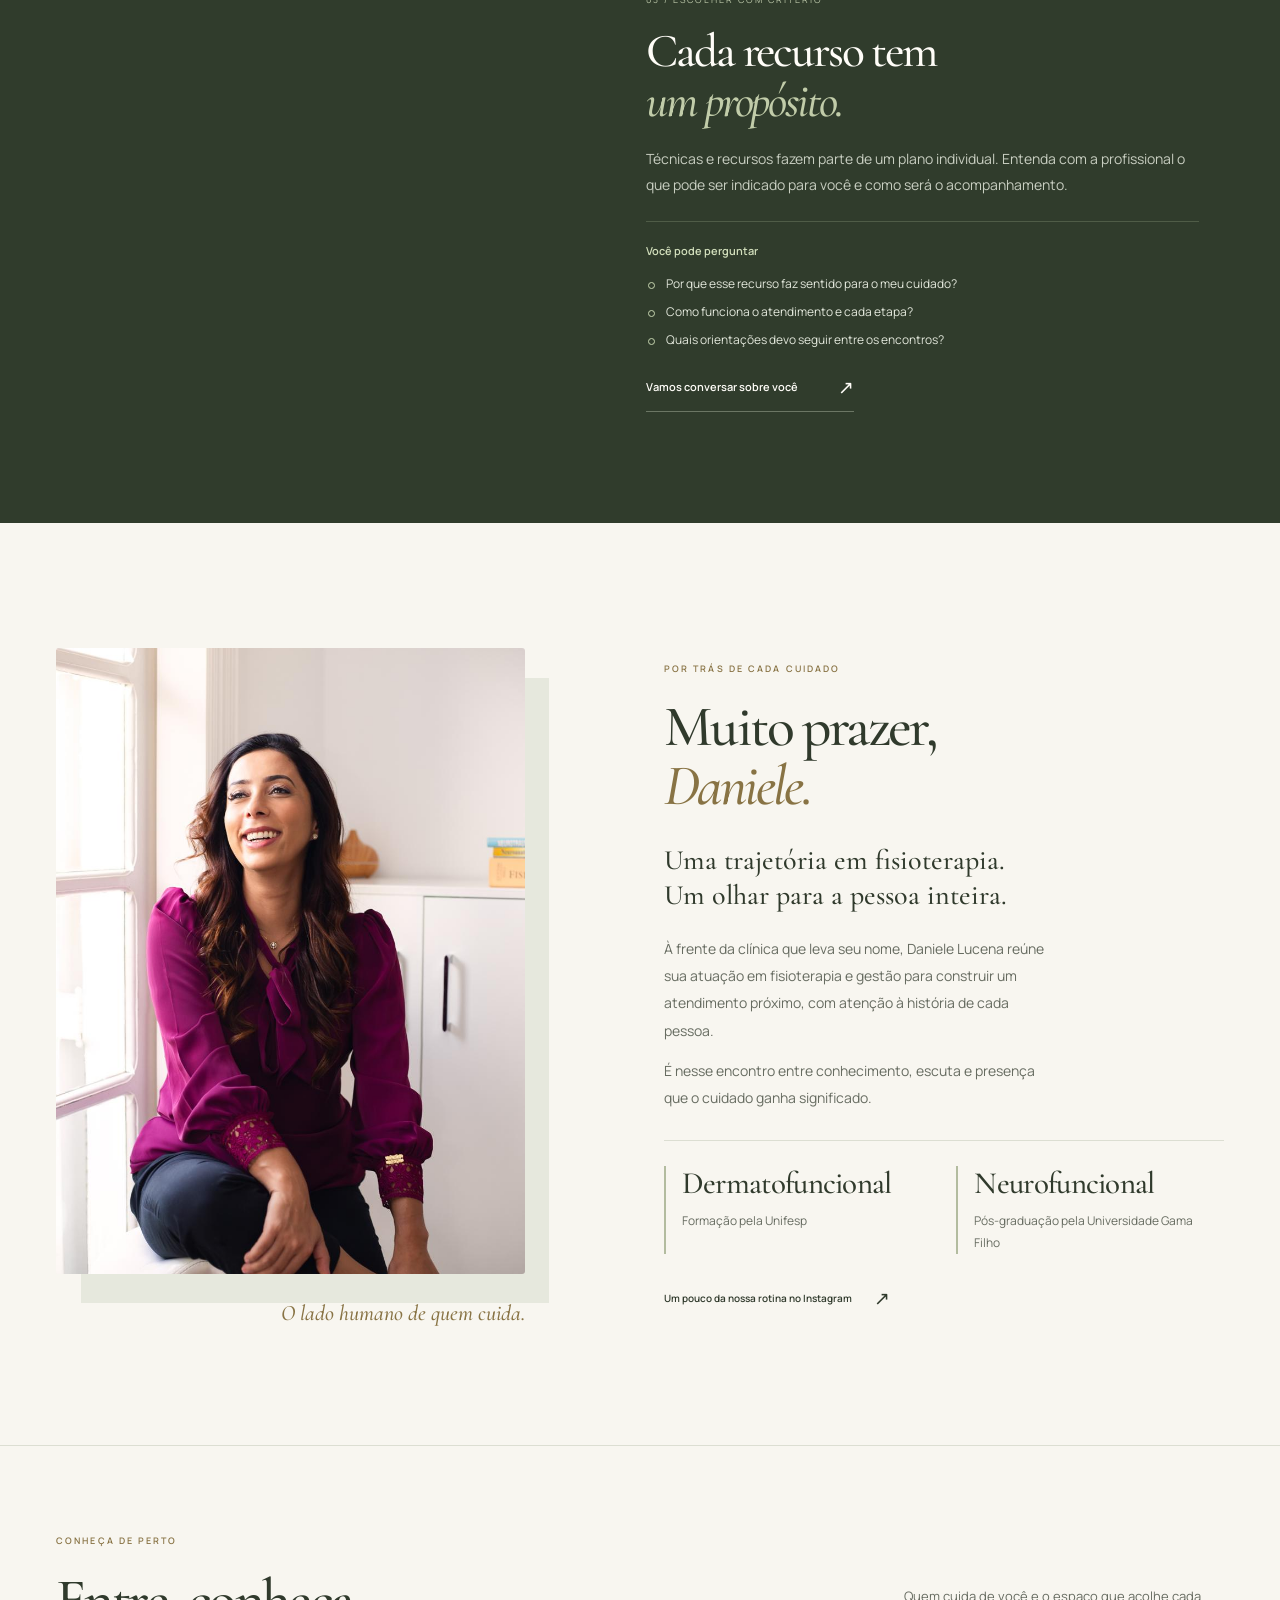
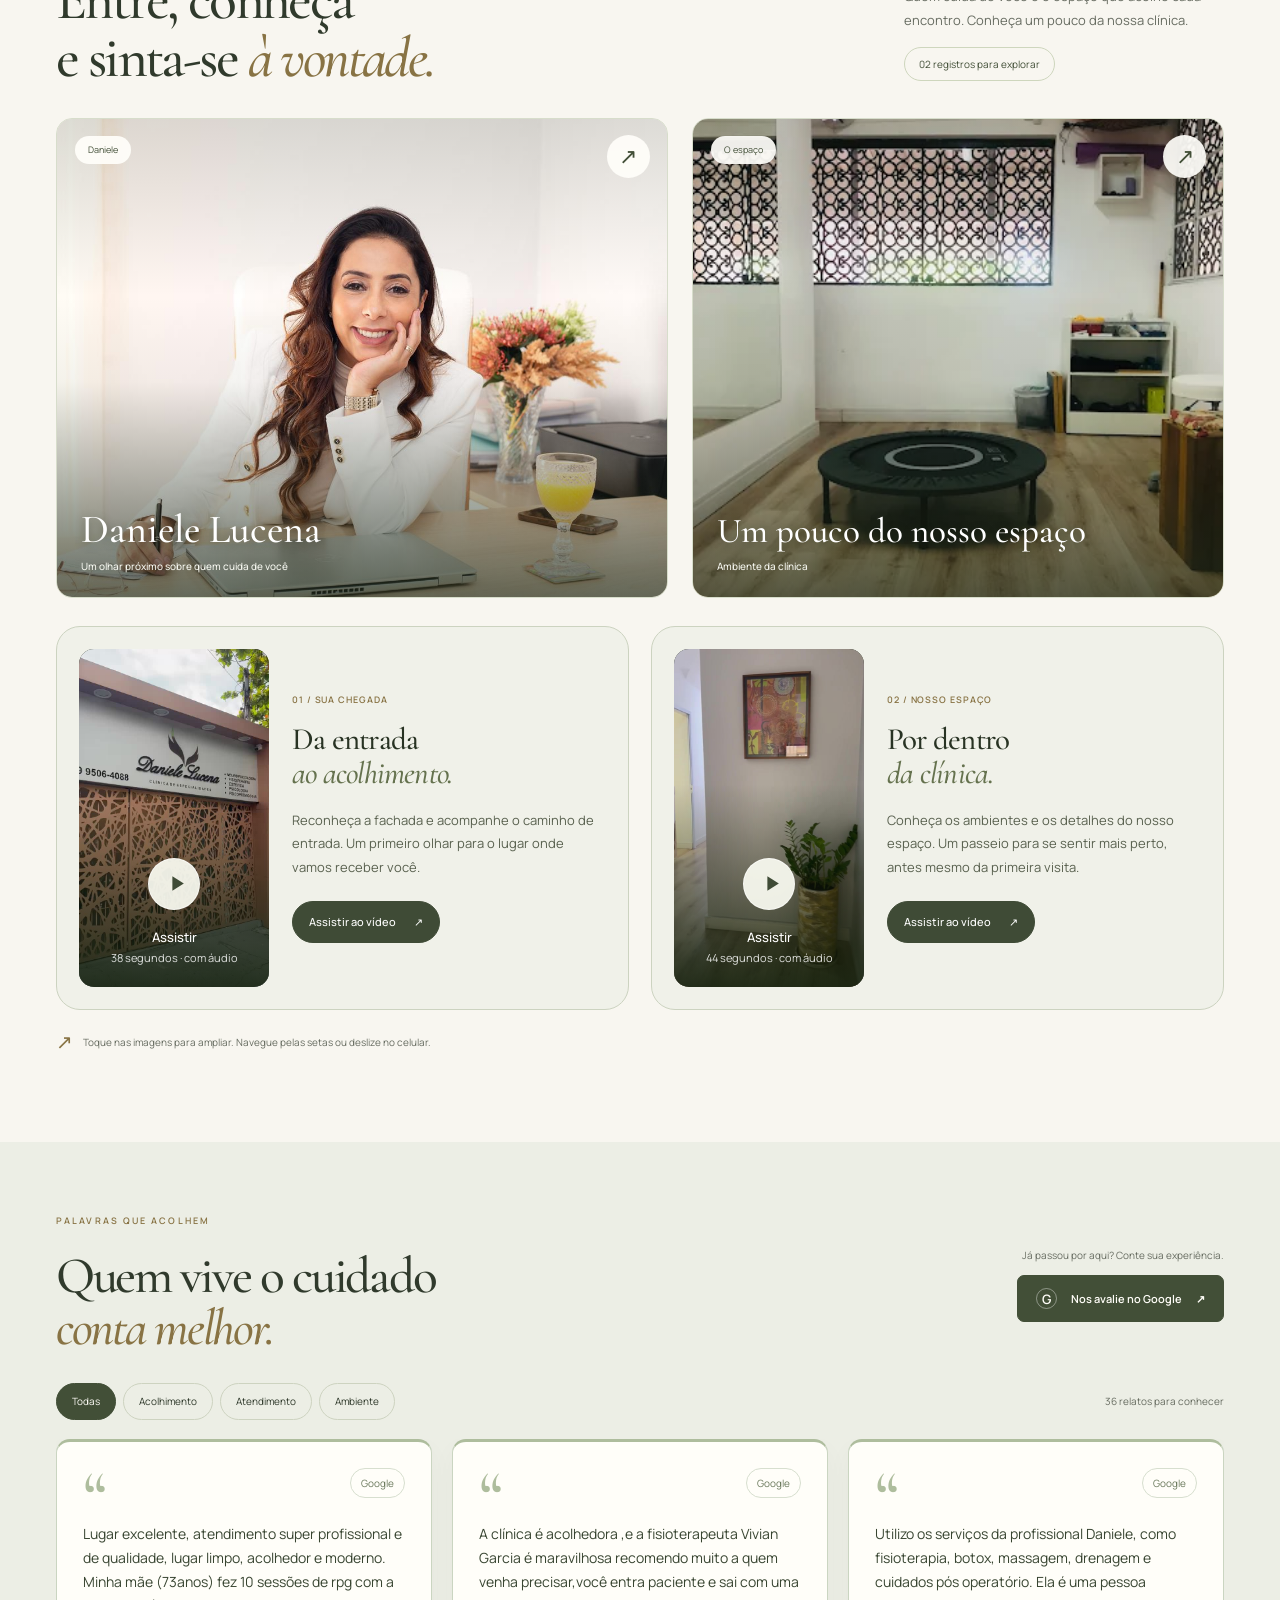
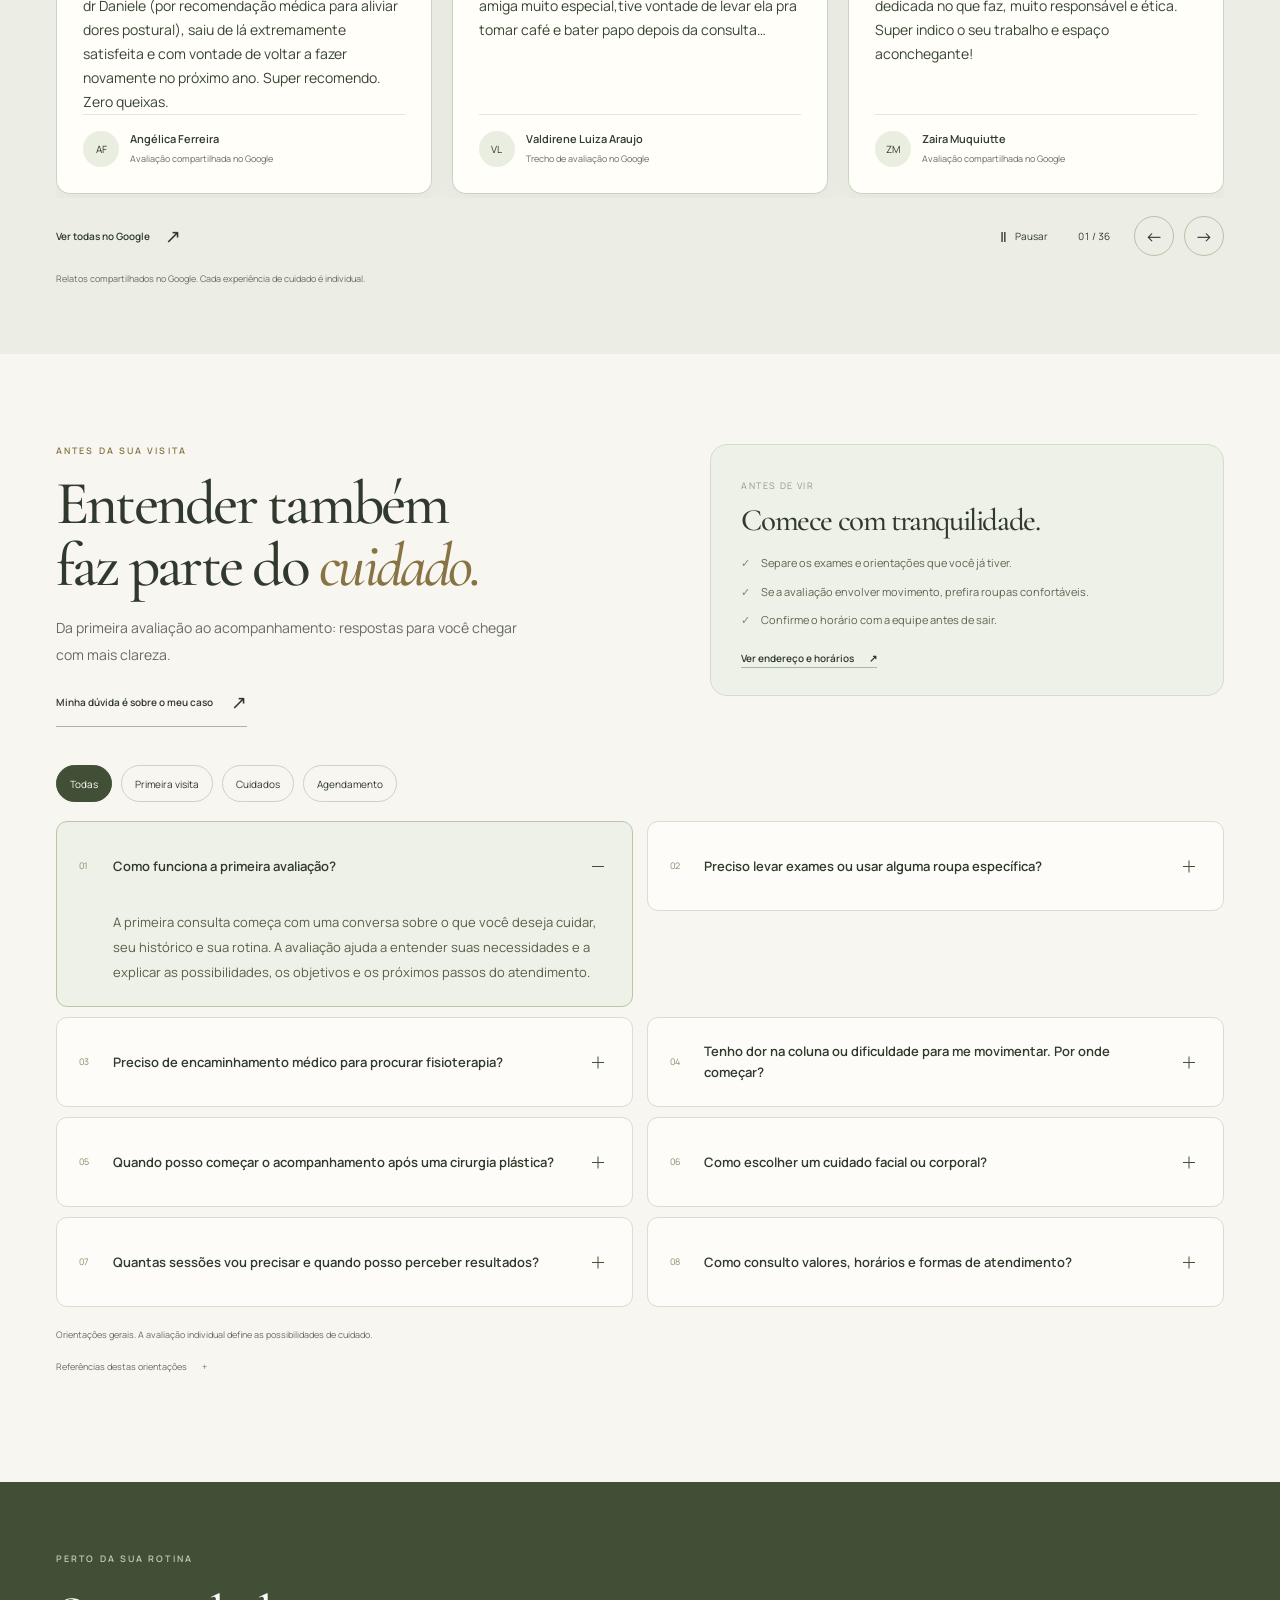
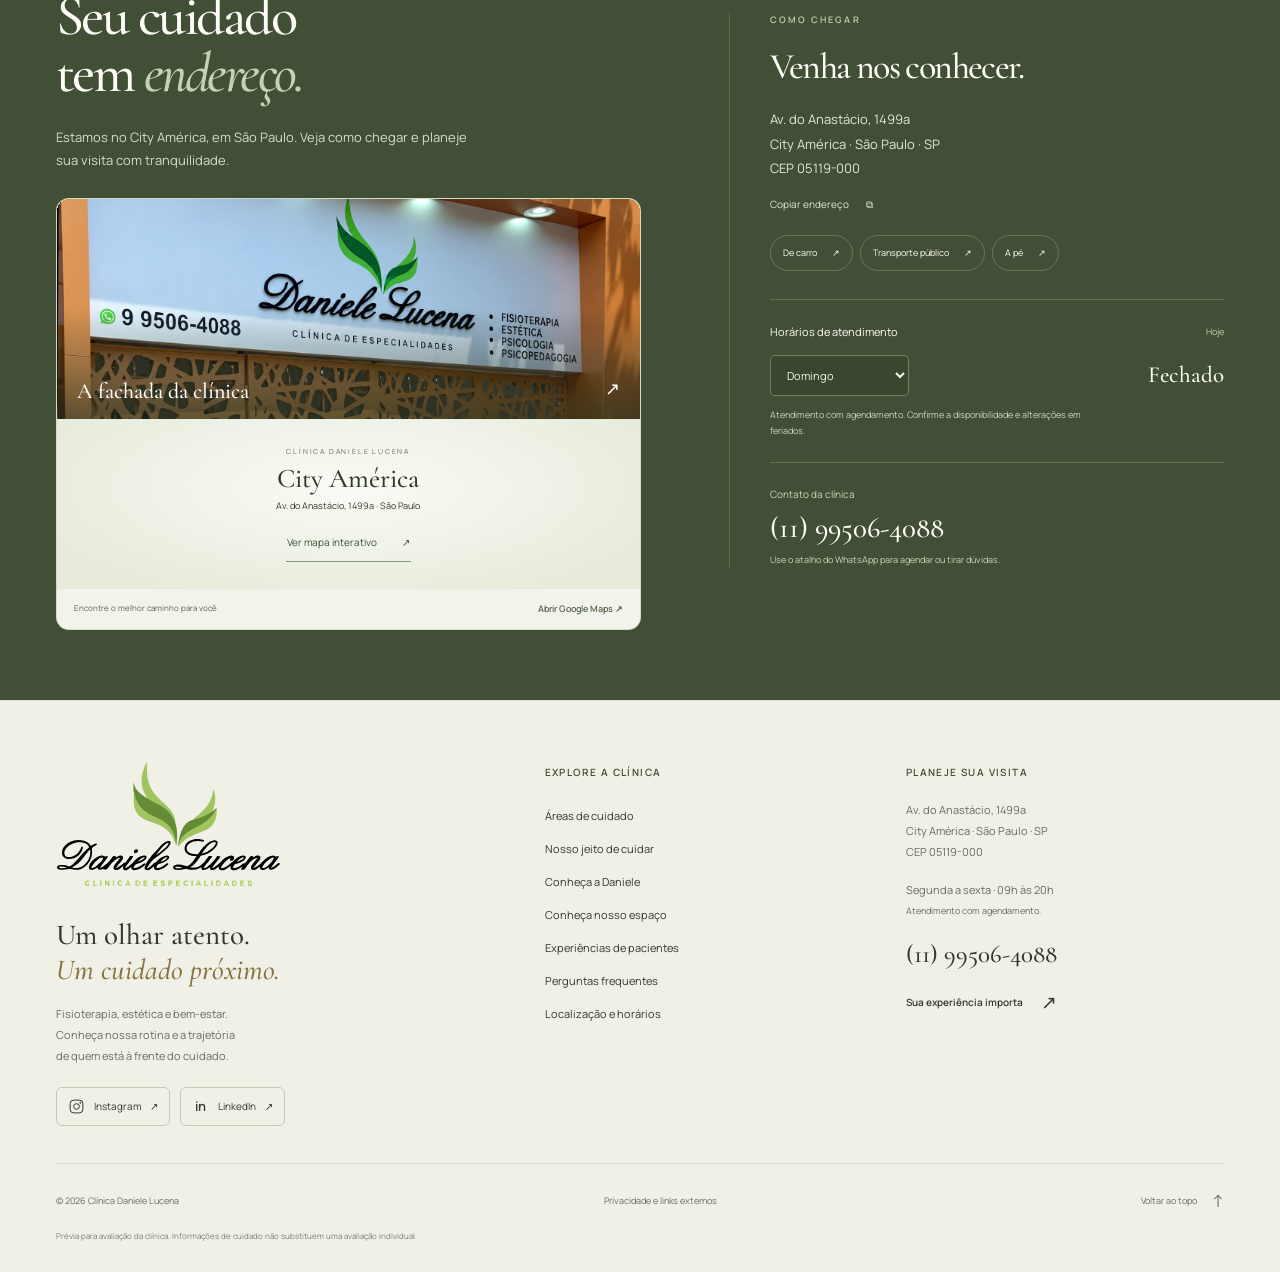
==== commit 8db0bbf7: "Atualiza logo e favicon para SVG vetorial" ====
--- a/index.html
+++ b/index.html
@@ -7,7 +7,7 @@
   <meta name="robots" content="noindex,nofollow">
   <meta name="description" content="Uma prévia da Clínica Daniele Lucena: fisioterapia, estética e um cuidado que começa com você, no City América, em São Paulo.">
   <title>Daniele Lucena | Um cuidado que começa com você</title>
-  <link rel="icon" href="[data-uri]">
+  <link rel="icon" type="image/svg+xml" href="assets/brand/favicon-daniele-vetorial.svg">
   <style>
 @font-face {
   font-family: 'Cormorant Garamond';
@@ -741,12 +741,13 @@
   
   
 <link rel="stylesheet" href="assets/updates/daniele-videos-v14.css">
+<link id="daniele-logo-v16" rel="stylesheet" href="assets/updates/logo-v16.css">
 </head>
 <body>
   <a href="#conteudo" class="skip">Pular para o conteúdo</a>
   <header class="site-header">
     <div class="container header-inner">
-      <a href="#inicio" class="brand" aria-label="Clínica Daniele Lucena — início"><img class="clinic-logo" src="[data-uri]